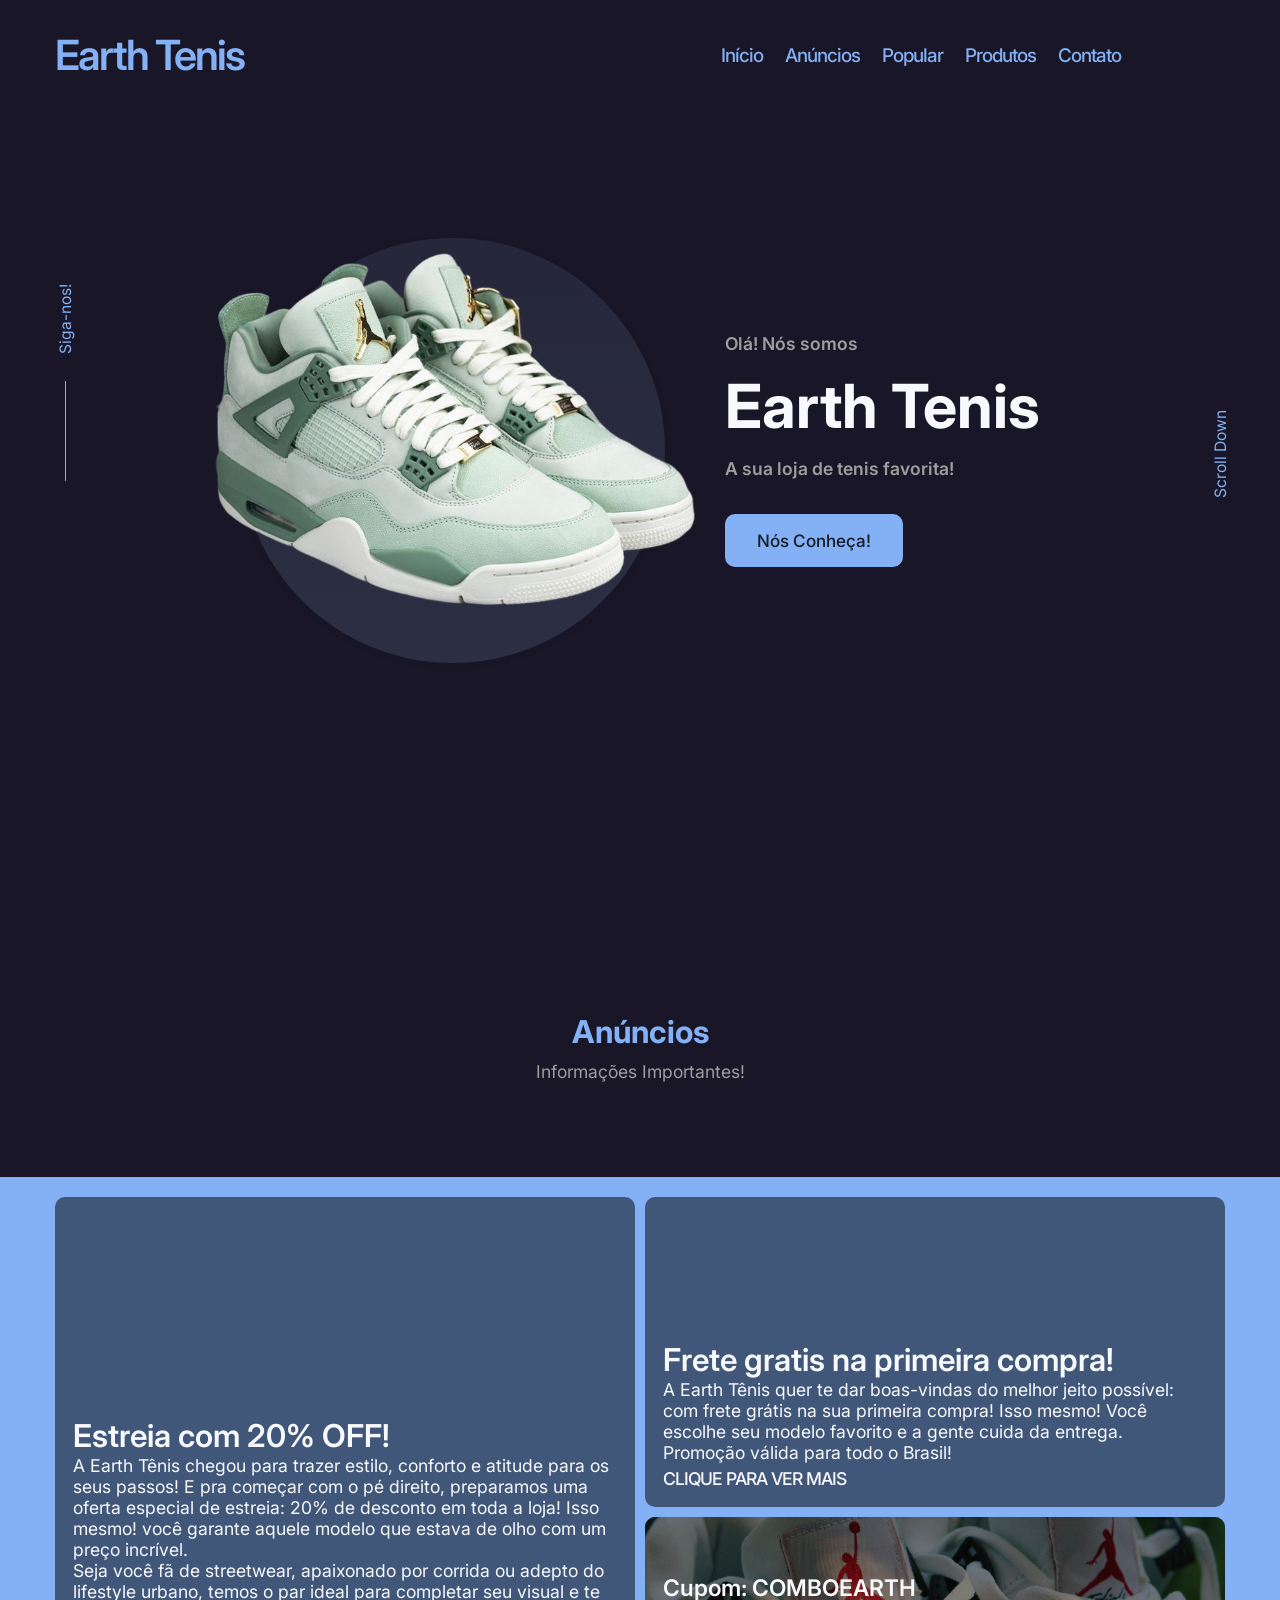
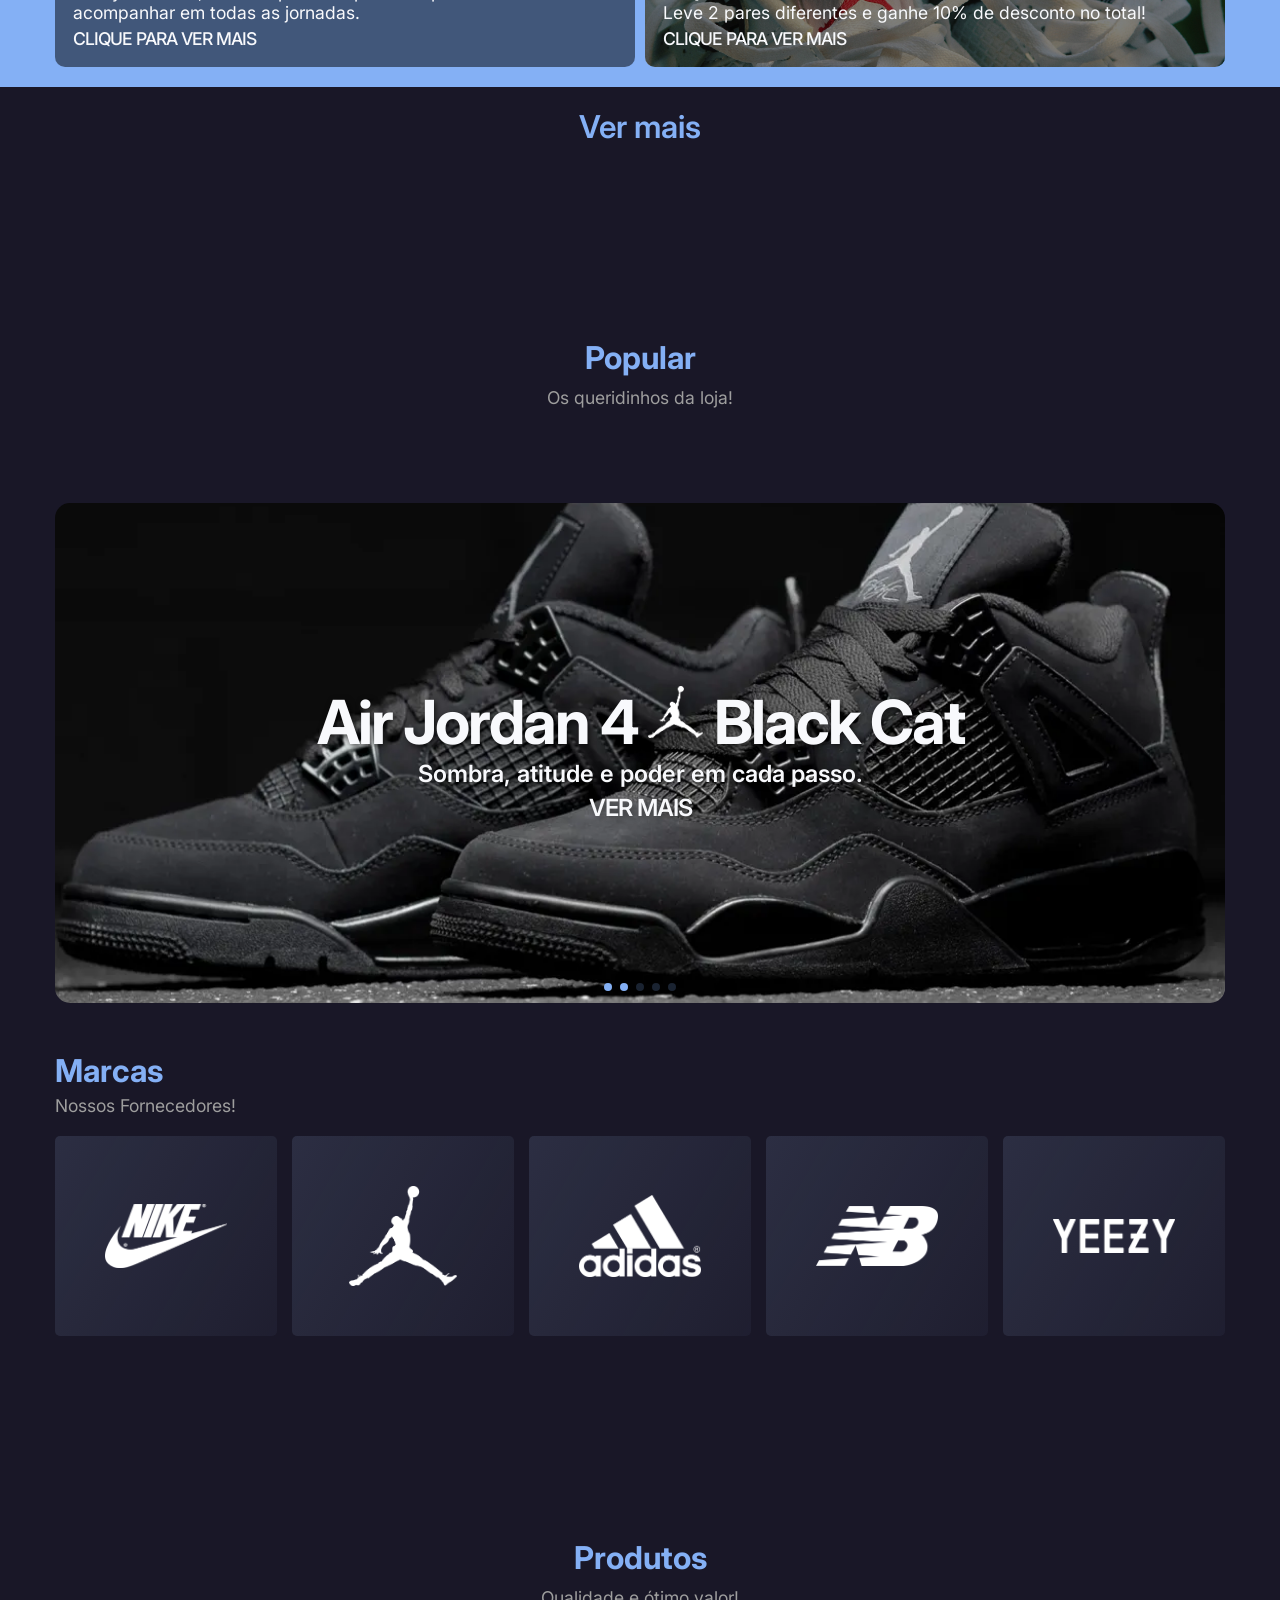
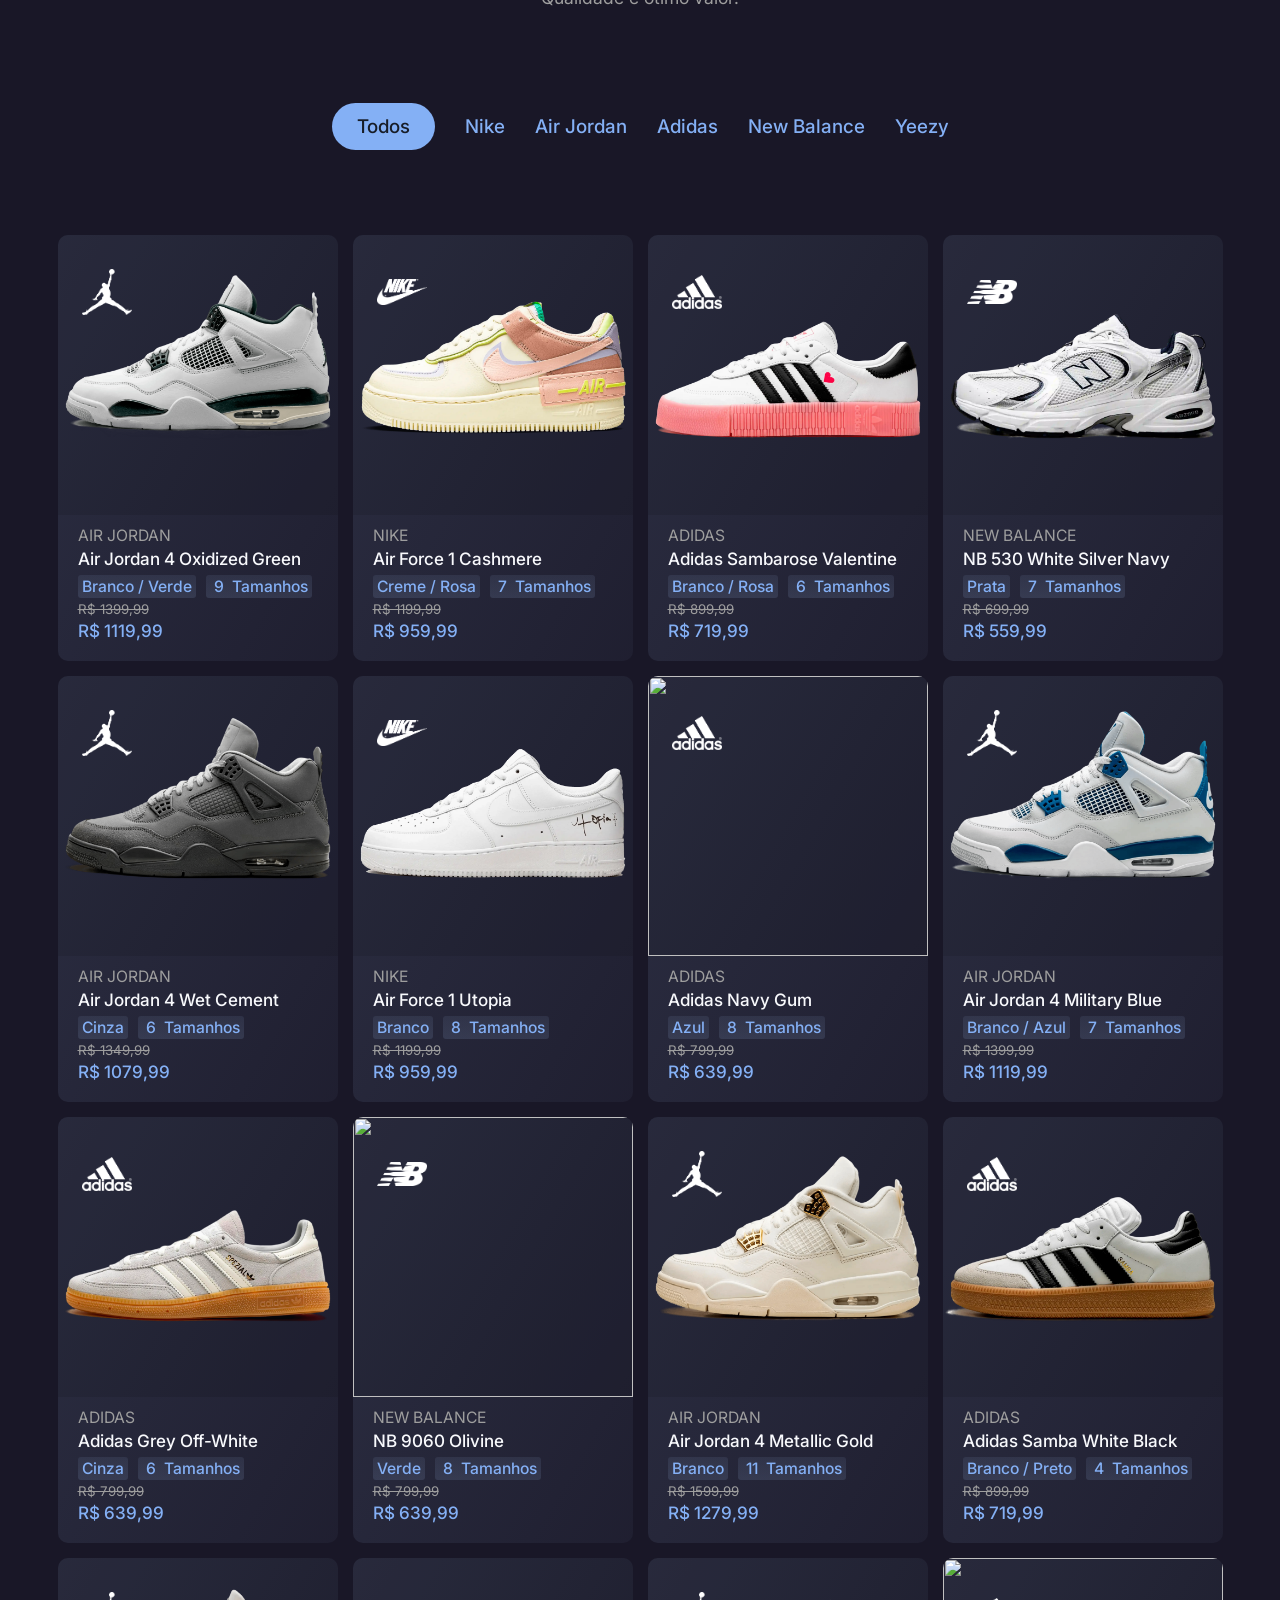
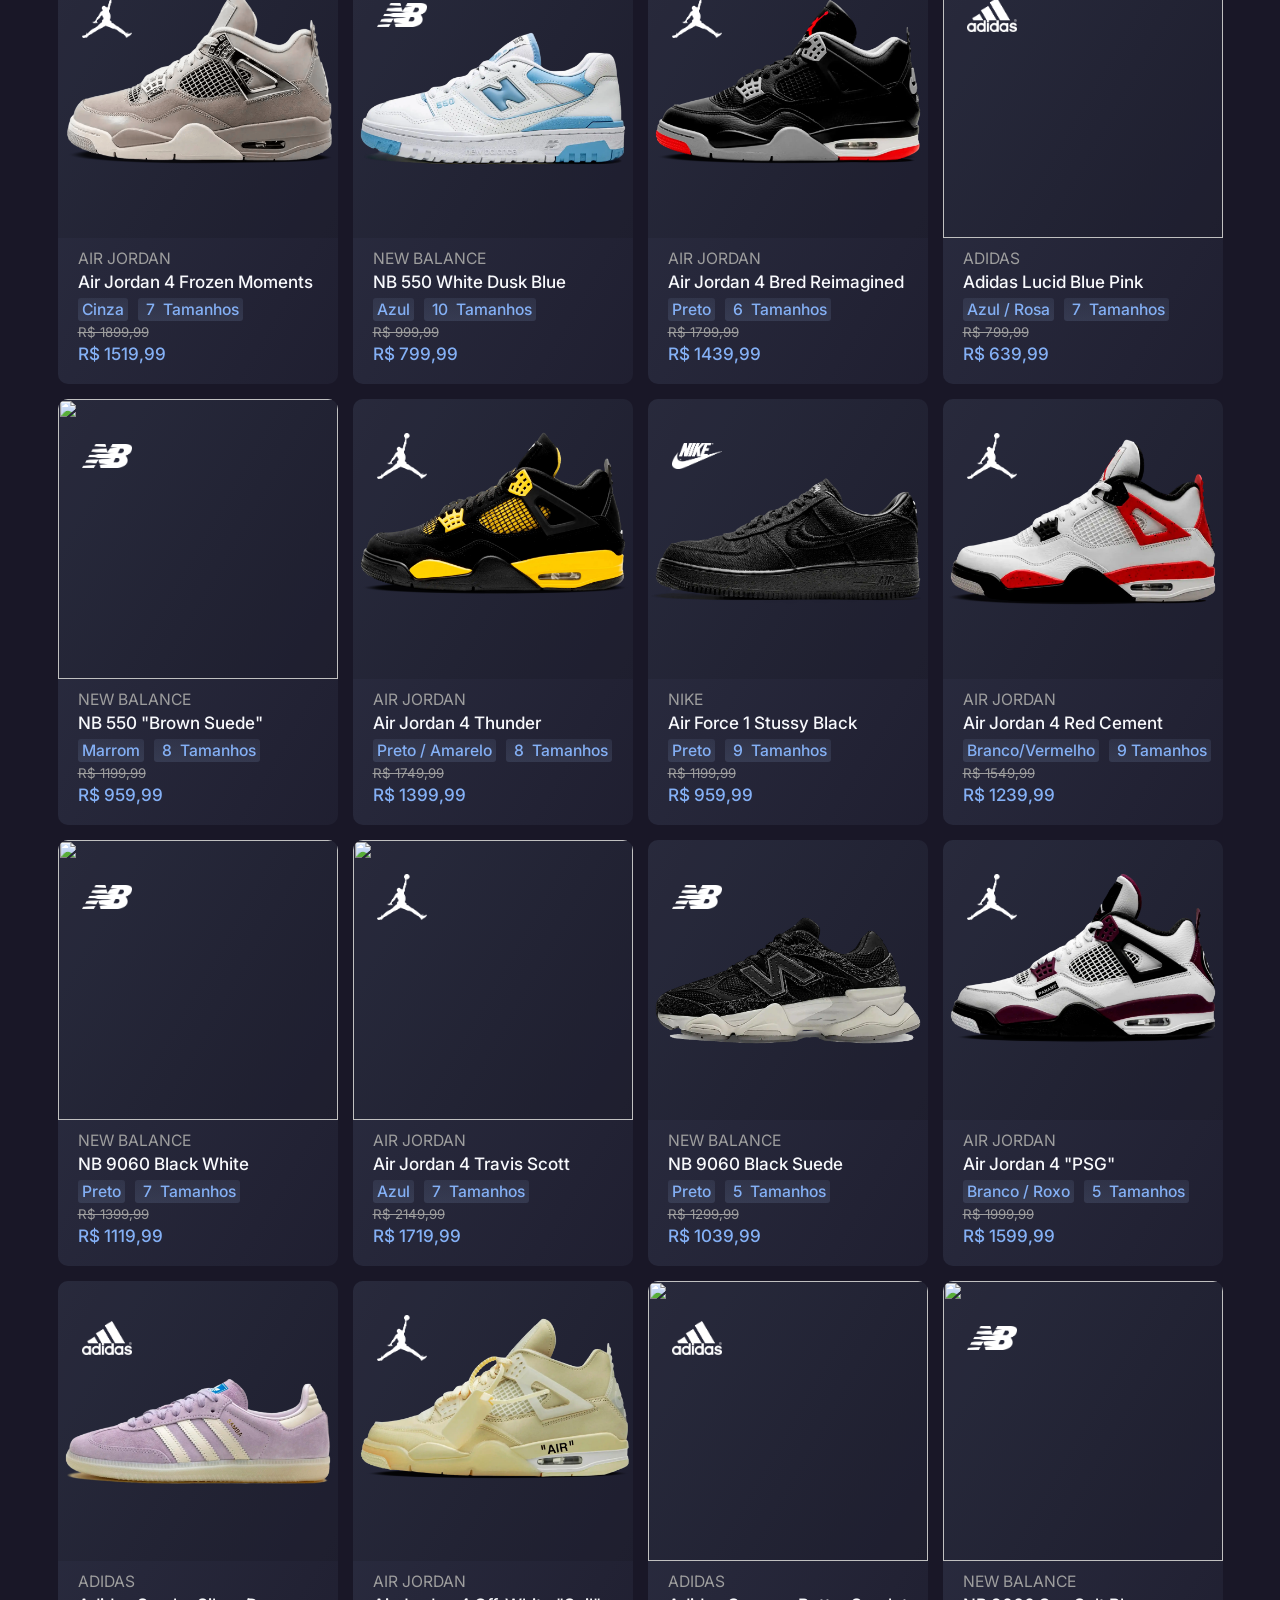
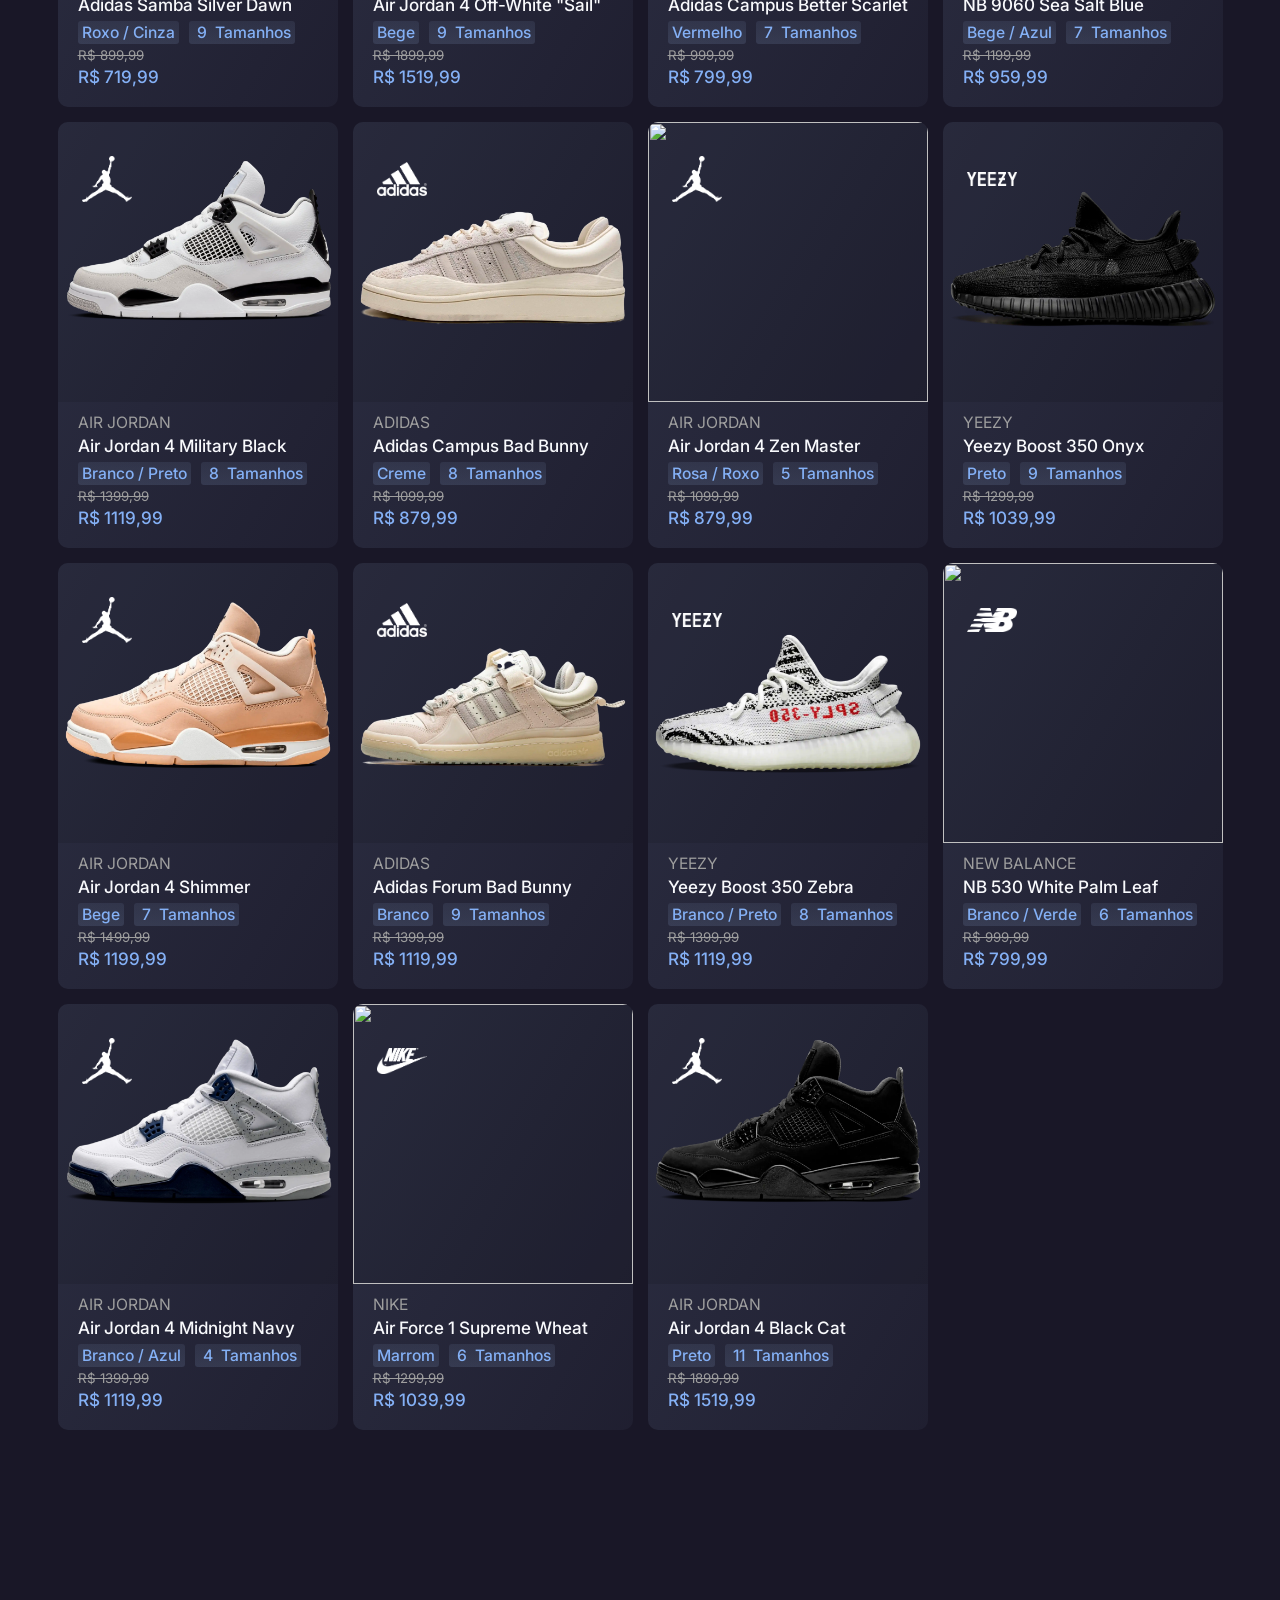
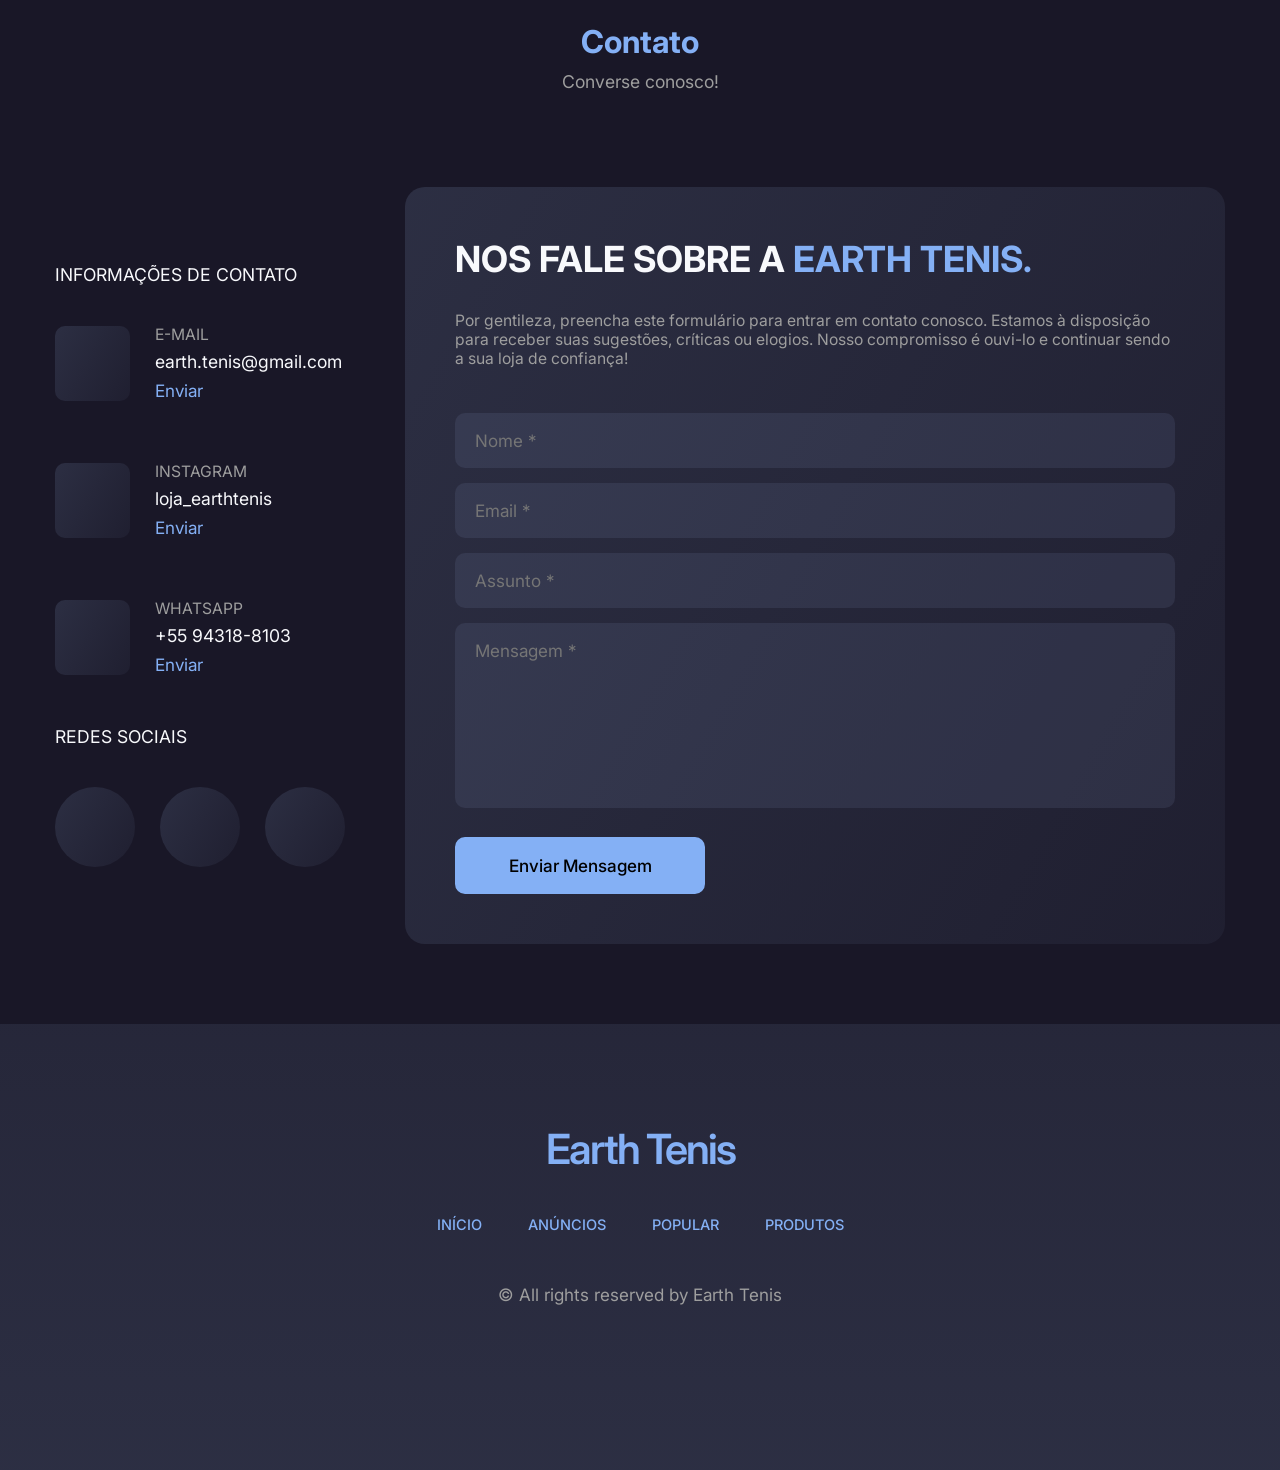
==== index.html @ eb17f55b "Added a Navigation Menu" ====
<!DOCTYPE html>
<html lang="en">
<head>
    <meta charset="UTF-8">
    <meta name="viewport" content="width=device-width, initial-scale=1.0">
    <title>Earth Tênis</title>

    <!--========== Main style sheet ==========-->
    <link rel="stylesheet" href="assets/css/style.css">
    <!--========== Swiper CSS ==========-->
    <link rel="stylesheet" href="assets/css/swiper-bundle.min.css">
    <!--========== Remixicon ==========-->
    <link rel="stylesheet" href="https://cdnjs.cloudflare.com/ajax/libs/remixicon/4.2.0/remixicon.css">

</head>
<body>
    
    <!--========== Header ==========-->
    <header class="earth-tenis-header">
        <div class="earth-tenis-container">
            <div class="inner">
                <div class="earth-tenis-logo">
                    <a href="#home"><span>Earth Tenis</span> <i class="ri-planet-fill"></i></a>
                </div>
                <div class="header-btns">
                    <ul class="header-menu">
                        <li class="menu-item"><a href="#home">Início</a></li>
                        <li class="menu-item"><a href="#notices">Anúncios</a></li>
                        <li class="menu-item"><a href="#popular">Popular</a></li>
                        <li class="menu-item"><a href="#products">Produtos</a></li>
                        <li class="menu-item"><a href="#">Contato</a></li>
                    </ul>
                    <div class="theme-btn">
                        <i class="ri-sun-fill sun-icon"></i>
                        <i class="ri-moon-fill moon-icon"></i>
                    </div>
                    <div class="shop-btn">
                        <i class="ri-shopping-cart-2-fill"><div class="alert"></div></i>
                    </div>
                </div>                
            </div>
        </div>
    </header>

    <!--========== Bottom navigation menu ==========-->
    <div class="bottom-nav-container">
        <div class="bottom-nav">
        <div class="bottom-nav-inner">
            <i class="ri-arrow-left-down-line menu-hide-btn"></i>
            <ul class="menu">
            <li class="menu-item"><a href="#home" class="current"><i class="ri-home-4-line"></i><span>Início</span></a></li>
            <li class="menu-item"><a href="#notices"><i class="ri-megaphone-line"></i><span>Anúncios</span></a></li>
            <li class="menu-item"><a href="#popular"><i class="ri-fire-line"></i><span>Populares</span></a></li>
            <li class="menu-item"><a href="#products"><i class="ri-shopping-bag-line"></i><span>Produtos</span></a></li>
            <li class="menu-item"><a href="#contact"><i class="ri-chat-1-line"></i><span>Contato</span></a></li>
            </ul>
        </div>
        </div>
        <div class="menu-show-btn">
        <div class="bar-01"></div>
        <div class="bar-02"></div>
        </div>
    </div>

    <!--========== Home ==========-->
    <section class="earth-tenis-section nav-menu-section" id="home">
        <div class="earth-tenis-container home-container">
            <div class="earth-tenis-wrapper">

                <div class="home-social">
                    <span>Siga-nos!</span>
                    <div class="social-line"></div>
                    <ul class="social-icons">
                        <li><a href=""><i class="ri-instagram-fill"></i></a></li>
                        <li><a href=""><i class="ri-twitter-x-fill"></i></a></li>
                        <li><a href=""><i class="ri-facebook-fill"></i></a></li>
                    </ul>
                </div>

                <div class="shoe-container">
                    <div class="shoe-img">
                        <img src="assets/imgs/home-imgs/home-image-1.png" alt="">
                    </div>
                    <div class="shoe-info">
                        <div class="text-content">
                            <h4 class="hello-text">Olá! Nós somos</h4>
                            <h1 class="shop-name">Earth Tenis <i class="ri-planet-fill"></i></h1>
                            <p class="we-are">A sua loja de tenis favorita!</p>
                        </div>
                        <div class="earth-tenis-main-btn fill-btn">
                            <a href="#">Nós Conheça! <i class="ri-earth-line"></i></a>
                          </div>
                    </div>
                </div>

                <a href="#about" class="home-scroll-btn">
                    <i class="ri-mouse-line mouse-icon"></i>
                    <div>Scroll Down</div>
                    <i class="ri-arrow-down-s-line arrow-icon"></i>
                </a>

            </div>
        </div>
    </section>

    <!--========== Notices ==========-->
    <section class="earth-tenis-section nav-menu-section" id="notices">
        <div class="earth-tenis-container earth-tenis-sub-container">
            <div class="earth-tenis-wrapper">
                <div class="section-title">
                    <h3>Anúncios</h3>
                    <p id="here">Informações Importantes!</p>
                </div>
                <div class="section-content">
                    <div class="notices-container">
                        <div class="notice big" style="background-image: url('assets/imgs/notices-imgs/notice-img-1.jpg');">
                            <h3>Estreia com 20% OFF! <i class="ri-discount-percent-fill"></i></h3>
                            <p>A Earth Tênis chegou para trazer estilo, conforto e atitude para os seus passos! E pra começar com o pé direito, preparamos uma oferta especial de estreia: 20% de desconto em toda a loja! Isso mesmo! você garante aquele modelo que estava de olho com um preço incrível. <br> Seja você fã de streetwear, apaixonado por corrida ou adepto do lifestyle urbano, temos o par ideal para completar seu visual e te acompanhar em todas as jornadas.</p>
                            <a href="#products">Clique para ver mais</a>
                        </div>
                        <div class="notice medium" style="background-image: url('assets/imgs/notices-imgs/notice-img-2.jpg');">
                            <h3>Frete gratis na primeira compra! <i class="ri-truck-fill"></i></h3>
                            <p>A Earth Tênis quer te dar boas-vindas do melhor jeito possível: com frete grátis na sua primeira compra! Isso mesmo! Você escolhe seu modelo favorito e a gente cuida da entrega. <br>
                            Promoção válida para todo o Brasil!</p>
                            <a href="#products">Clique para ver mais</a>
                        </div>
                        <div class="notice small" style="background-image: url('assets/imgs/notices-imgs/notice-img-3.jpg');">
                            <h4>Cupom: COMBOEARTH <i class="ri-price-tag-3-fill"></i></h4>
                            <p>Leve 2 pares diferentes e ganhe 10% de desconto no total!</p>
                            <a href="#products">Clique para ver mais</a>
                        </div>
                        <div class="notice medium" style="background-image: url('assets/imgs/notices-imgs/notice-img-4.jpg');">
                            <h3>Lançamento Air Jordan 4 Lightning <i class="ri-rocket-2-fill"></i></h3>
                            <p>O clássico Air Jordan 4 "Lightning" está de volta com seu visual icônico em amarelo vibrante e detalhes em cinza. Um relançamento aguardado por sneakerheads do mundo todo. <br>
                            Em breve na Earth Tênis.</p>
                            <a href="https://sneakernews.com/2021/08/24/air-jordan-4-lightning-2021-buyers-guide/">Clique para ver mais</a>
                        </div>
                        <div class="notice big" style="background-image: url('assets/imgs/notices-imgs/notice-img-5.jpg');">
                            <h3>Os Queridinhos da Earth Tenis! <i class="ri-bard-fill"></i></h3>
                            <p>Se tem uma coisa que não mente é o gosto do público e os modelos da seção Populares da Earth Tênis estão aí pra provar isso! São os tênis mais comprados, mais desejados e mais elogiados por quem entende de conforto e estilo. <br>Seja pelo design marcante, pelo conforto imbatível ou pela vibe urbana, esses modelos estão dominando os carrinhos de compra e virando tendência nas ruas. Já garantiu o seu?</p>
                            <a href="#popular">Clique para ver mais</a>
                        </div>
                        <div class="notice small" style="background-image: url('assets/imgs/notices-imgs/notice-img-6.jpg');">
                            <h4>Cupom: EARTHDAY <i class="ri-price-tag-3-fill"></i></h4>
                            <p>No Dia Internacional da Terra, ganhe 20% de desconto no total!</p>
                            <a href="#products">Clique para ver mais</a>
                        </div>
                        <div class="notice medium" style="background-image: url('assets/imgs/notices-imgs/notice-img-7.jpg');">
                            <h3>Chegou o Air Jordan 4 Travis Scott! <i class="ri-rocket-2-fill"></i></h3>
                            <p>Chegou o momento que todo sneakerhead esperava! O icônico Air Jordan 4 "Cactus Jack", fruto da colaboração entre Travis Scott e Jordan Brand, já está disponível na Earth Tênis.</p>
                            <a class="notice-btn" data-filter="air-jordan-travis-scott">Clique para ver mais</a>
                        </div>
                        <div class="notice small" style="background-image: url('assets/imgs/notices-imgs/notice-img-8.jpg');">
                            <h4>Cupom: STYLE200 <i class="ri-price-tag-3-fill"></i></h4>
                            <p>Em compras acima de R$1000,00 ganhe R$200,00 de desconto!</p>
                            <a href="#products">Clique para ver mais</a>
                        </div>
                        <div class="notice medium" style="background-image: url('assets/imgs/notices-imgs/notice-img-9.jpg');">
                            <h3>Chegou o Air Jordan 4 Off White! <i class="ri-rocket-2-fill"></i></h3>
                            <p>Minimalismo, exclusividade e assinatura de peso: o Air Jordan 4 Off-White "Sail" chegou à Earth Tênis.
                            O modelo traz um visual clean em tons bege, detalhes translúcidos e o clássico toque industrial da Off-White.</p>
                            <a class="notice-btn" data-filter="air-jordan-off-white">Clique para ver mais</a>
                        </div>
                        <div class="notice small" style="background-image: url('assets/imgs/notices-imgs/notice-img-10.jpg');">
                            <h4>Cupom: BIG350 <i class="ri-price-tag-3-fill"></i></h4>
                            <p>Em compras acima de R$2000,00 ganhe R$350,00 de desconto!</p>
                            <a href="#products">Clique para ver mais</a>
                        </div>
                        <div class="notice big" style="background-image: url('assets/imgs/notices-imgs/notice-img-11.jpg');">
                            <h3>Tênis Branco: o clássico que nunca sai de moda <i class="ri-heart-fill"></i></h3>
                            <p>Se tem um modelo que combina com tudo, é o tênis branco. Seja casual, esportivo ou estiloso, ele é presença garantida no guarda-roupa de quem curte versatilidade. <br>Na Earth Tênis, você encontra várias opções pra todos os estilos, do clean ao mais ousado. Confira nos nossos produtos!</p>
                            <a href="#products">Clique para ver mais</a>
                        </div>
                        <div class="notice small" style="background-image: url('assets/imgs/notices-imgs/notice-img-12.jpg');">
                            <h4>Cupom: BLACKEARTH25 <i class="ri-price-tag-3-fill"></i></h4>
                            <p>Na Semana da Black Friday, ganhe 25% de desconto no total!</p>
                            <a href="#products">Clique para ver mais</a>
                        </div>
                        <div class="notice small" style="background-image: url('assets/imgs/notices-imgs/notice-img-13.jpg');">
                            <h4>Cupom: NAMORO10 <i class="ri-price-tag-3-fill"></i></h4>
                            <p>No Dia dos Namorados, ganhe 10% de desconto no total!</p>
                            <a href="#products">Clique para ver mais</a>
                        </div>
                        <div class="notice small" style="background-image: url('assets/imgs/notices-imgs/notice-img-14.jpg');">
                            <h4>Cupom: DEMAIS600 <i class="ri-price-tag-3-fill"></i></h4>
                            <p>Em compras acima de R$5000,00 ganhe R$6000 de desconto no total!</p>
                            <a href="#products">Clique para ver mais</a>
                        </div>
                        <div class="notice medium" style="background-image: url('assets/imgs/notices-imgs/notice-img-15.jpg');">
                            <h3>Chegou o Air Force 1 Cashmere! <i class="ri-rocket-2-fill"></i></h3>
                            <p>O Air Force 1 Cashmere traz um toque sofisticado com tons suaves e acabamento impecável, perfeito para quem valoriza elegância e autenticidade no streetwear.
                            Garanta já o seu e eleve o seu estilo com essa edição única!</p>
                            <a class="notice-btn" data-filter="air-force-1-cashmere">Clique para ver mais</a>
                        </div>
                        <div class="notice small" style="background-image: url('assets/imgs/notices-imgs/notice-img-16.jpg');">
                            <h4>Cupom: COLECAO25 <i class="ri-price-tag-3-fill"></i></h4>
                            <p>Leve 4 pares diferentes e ganhe 25% de desconto no total!</p>
                            <a href="#products">Clique para ver mais</a>
                        </div>
                        <div class="notice medium" style="background-image: url('assets/imgs/notices-imgs/notice-img-17.jpg');">
                            <h3>Chegou o NB 9060 Olivine! <i class="ri-rocket-2-fill"></i></h3>
                            <p>Inspirado na natureza, o New Balance 9060 Olivine combina tecnologia moderna e design robusto em tons de verde terroso que chamam atenção.
                            Ideal para quem busca autenticidade, conforto premium e uma vibe urbana sofisticada.</p>
                            <a class="notice-btn" data-filter="new-balance-9060-olivine">Clique para ver mais</a>
                        </div>
                        <div class="notice small" style="background-image: url('assets/imgs/notices-imgs/notice-img-18.jpg');">
                            <h4>Cupom: EARTHWEEK20 <i class="ri-price-tag-3-fill"></i></h4>
                            <p>Entre os dias 01/05 e 07/05 ganhe 20% de desconto no total!</p>
                            <a href="#products">Clique para ver mais</a>
                        </div>
                        
                    </div>
                </div>
                <a href="#here"><h3 class="toggleNoticesBtn">Ver mais</h3></a>
            </div>
        </div>
    </section>

    <!--========== Popular ==========-->
    <section class="earth-tenis-section nav-menu-section" id="popular">
        <div class="earth-tenis-container earth-tenis-sub-container">
            <div class="earth-tenis-wrapper">
                <div class="section-title">
                    <h3>Popular</h3>
                    <p>Os queridinhos da loja!</p>
                </div>
                <div class="section-content">
                    <div class="swiper popular-swiper">
                        <div class="swiper-wrapper">
                            <div class="swiper-slide">
                                <div class="swiper-slide-img">
                                    <img src="assets/imgs/popular-imgs/popular-img-1.jpg" alt="">
                                </div>
                                <div class="slide-info">
                                    <h1>Air Force 1<img src="assets/imgs/popular-imgs/nike-logo.png"> Supreme Wheat</h1>
                                    <p>Clássico como o outono, firme como o seu estilo.</p>
                                    <a data-filter="air-force-1-supreme-wheat"><p>Ver mais</p></a>
                                </div>
                            </div>
                            <div class="swiper-slide">
                                <div class="swiper-slide-img">
                                    <img src="assets/imgs/popular-imgs/popular-img-2.jpg" alt="">
                                </div>
                                <div class="slide-info">
                                    <h1>Air Jordan 4<img src="assets/imgs/popular-imgs/air-jordan-logo.png"> Black Cat</h1>
                                    <p>Sombra, atitude e poder em cada passo.</p>
                                    <a data-filter="air-jordan-4-black-cat"><p>Ver mais</p></a>
                                </div>
                            </div>
                            <div class="swiper-slide">
                                <div class="swiper-slide-img">
                                    <img src="assets/imgs/popular-imgs/popular-img-3.jpg" alt="">
                                </div>
                                <div class="slide-info">
                                    <h1>Adidas Forum<img src="assets/imgs/popular-imgs/adidas-logo.png"> Bad Bunny</h1>
                                    <p>Autenticidade nos pés. Arte em movimento.</p>
                                    <a data-filter="adidas-forum-bad-bunny"><p>Ver mais</p></a>
                                </div>
                            </div>
                            <div class="swiper-slide">
                                <div class="swiper-slide-img">
                                    <img src="assets/imgs/popular-imgs/popular-img-4.jpg" alt="">
                                </div>
                                <div class="slide-info">
                                    <h1>New Balance<img src="assets/imgs/popular-imgs/new-balance-logo.png"> 9060 Black White</h1>
                                    <p>Futurismo em preto e branco.</p>
                                    <a data-filter="new-balance-9060-black-white"><p>Ver mais</p></a>
                                </div>
                            </div>
                            <div class="swiper-slide">
                                <div class="swiper-slide-img">
                                    <img src="assets/imgs/popular-imgs/popular-img-5.jpg" alt="">
                                </div>
                                <div class="slide-info">
                                    <h1>Yeezy Boost<img src="assets/imgs/popular-imgs/yeezy-logo.png"> 350 Onyx</h1>
                                    <p>Silêncio. Estilo que fala por si.</p>
                                    <a data-filter="yeezy-boost-350-onyx"><p>Ver mais</p></a>
                                </div>
                            </div>
                        </div>
                        <div class="swiper-button-next">
                            <i class="ri-arrow-right-s-line"></i>    
                        </div>
                        <div class="swiper-button-prev">
                            <i class="ri-arrow-left-s-line"></i>
                        </div>
                        <div class="swiper-pagination"></div>
                    </div>
                </div>

                <div class="brands">
                    <h3>Marcas</h3>
                    <p>Nossos Fornecedores!</p>
                    <div class="swiper brandsSwiper">
                        <div class="swiper-wrapper">
                            <div class="swiper-slide avaliable" data-filter="nike"><img src="assets/imgs/popular-imgs/nike-logo.png"></div>
                            <div class="swiper-slide avaliable" data-filter="air-jordan"><img src="assets/imgs/popular-imgs/air-jordan-logo.png"></div>
                            <div class="swiper-slide avaliable" data-filter="adidas"><img src="assets/imgs/popular-imgs/adidas-logo.png"></div>
                            <div class="swiper-slide avaliable" data-filter="new-balance"><img src="assets/imgs/popular-imgs/new-balance-logo.png"></div>
                            <div class="swiper-slide avaliable" data-filter="yeezy"><img src="assets/imgs/popular-imgs/yeezy-logo.png"></div>
                            <div class="swiper-slide"><img src="assets/imgs/popular-imgs/asics-logo.png"><div class="coming-soon"><h5>Em breve</h5></div></div>
                            <div class="swiper-slide"><img src="assets/imgs/popular-imgs/vans-logo.png"><div class="coming-soon"><h5>Em breve</h5></div></div>
                            <div class="swiper-slide"><img src="assets/imgs/popular-imgs/converse-logo.png"><div class="coming-soon"><h5>Em breve</h5></div></div>
                            <div class="swiper-slide"><img src="assets/imgs/popular-imgs/crocs-logo.png"><div class="coming-soon"><h5>Em breve</h5></div></div>
                            <div class="swiper-slide"><img src="assets/imgs/popular-imgs/puma-logo.png"><div class="coming-soon"><h5>Em breve</h5></div></div>
                        </div>
                        <div class="swiper-button-next"><i class="ri-arrow-right-s-line"></i></div>
                        <div class="swiper-button-prev"><i class="ri-arrow-left-s-line"></i></div>
                    </div>
                </div>
            </div>
        </div>
    </section>

    <!--========== Products ==========-->
    <section class="earth-tenis-section nav-menu-section" id="products">
        <div class="earth-tenis-container earth-tenis-sub-container">
            <div class="earth-tenis-wrapper">
                
                <div class="section-title">
                    <h3>Produtos</h3>
                    <p>Qualidade e ótimo valor!</p>
                </div>

                <div class="products-tabs" id="products-tabs">
                    <a class="tab-btn active" data-filter="all">Todos</a>
                    <a class="tab-btn" data-filter="nike">Nike</a>
                    <a class="tab-btn" data-filter="air-jordan">Air Jordan</a>
                    <a class="tab-btn" data-filter="adidas">Adidas</a>
                    <a class="tab-btn" data-filter="new-balance">New Balance</a>
                    <a class="tab-btn" data-filter="yeezy">Yeezy</a>
                </div>

                <div class="section-content">
                    <div class="products-container">

                        <div class="card-with-modal air-jordan">
                            <div class="product-card">
                                <div class="product-brand"><img src="assets/imgs/popular-imgs/air-jordan-logo.png" alt=""></div>
                                <div class="product-img"><img src="assets/imgs/products-imgs/air-jordan-4-oxidized-green-1.png" alt=""></div>
                                <div class="product-info">
                                    <span>Air Jordan</span>
                                    <h4 class="info">Air Jordan 4 Oxidized Green</h4>
                                    <ul class="product-stars info"></ul>
                                    <div class="product-options info">
                                        <div class="option info"><p>Branco / Verde</p></div>
                                        <div class="option info"><p><span>9</span> Tamanhos</p></div>
                                    </div>
                                    <h5 class="normal-price info"><s>R$ 1399,99</s></h5>
                                    <h4 class="price-with-descount info"></h4>
                                    <i class="ri-shopping-cart-2-fill shop-icon"></i>
                                </div>
                            </div>
                            <div class="product-modal-backdrop">
                                <div class="product-modal">
                                    <a class="modal-close-btn"><i class="ri-close-line"></i></a>
                                    <div class="modal-content">
                                        <div class="modal-img">
                                            <div class="modal-logo"><img src="assets/imgs/popular-imgs/air-jordan-logo.png" alt=""></div>
                                            <div class="swiper product-img-swiper">
                                                <div class="swiper-wrapper">
                                                    <div class="swiper-slide"><div class="modal-img"><img src="assets/imgs/products-imgs/air-jordan-4-oxidized-green-1.png" alt=""></div></div>
                                                    <div class="swiper-slide"><div class="modal-img"><img src="assets/imgs/products-imgs/air-jordan-4-oxidized-green-2.png" alt=""></div></div>
                                                    <div class="swiper-slide"><div class="modal-img"><img src="assets/imgs/products-imgs/air-jordan-4-oxidized-green-3.png" alt=""></div></div>
                                                    <div class="swiper-slide"><div class="modal-img"><img src="assets/imgs/products-imgs/air-jordan-4-oxidized-green-4.png" alt=""></div></div>
                                                    <div class="swiper-slide"><div class="modal-img"><img src="assets/imgs/products-imgs/air-jordan-4-oxidized-green-5.png" alt=""></div></div>
                                                </div>
                                                <div class="swiper-pagination"></div>
                                            </div>
                                        </div>
                                        <div class="product-description">
                                            <h3>Nike SB x Air Jordan 4 Oxidized Green</h3>
                                            <p>O Air Jordan 4 “Oxidized Green” combina couro branco com detalhes em verde, proporcionando um visual retrô inspirado em esportes universitários. Os detalhes em verde aparecem nos ilhós em forma de teia, no forro sintético, na palmilha e nos logotipos Jumpman da língua e no calcanhar. A entressola vintage em Sail com uma unidade Air visível no calcanhar completa o design.</p>
                                            <p ><strong><s class="price-display"></s></strong></p><h4 class="price-descount-display"></h4><p>BRA</p>
                                            <div class="product-size"></div>
                                            <div class="product-buy">
                                                <div class="product-quantity"><button class="decrease-btn">-</button><span class="quantity">1</span><button class="increase-btn">+</button></div>
                                                <div class="add-to-cart-btn border-btn">Adicionar ao carrinho <i class="ri-shopping-cart-2-fill"></i></div>
                                            </div>
                                        </div>
                                        <div class="product-comments">
                                            <h3 class="comments-display"></h3>
                                            <div class="comment">
                                                <div class="comment-user">
                                                    <div class="comment-user-img"><img src="assets/imgs/products-users/products-user-1.jpg" alt=""></div>
                                                    <div class="comment-user-info">
                                                        <h4>Lucas M.</h4>
                                                        <ul class="comment-stars"><li><i class="ri-star-fill"></i></li><li><i class="ri-star-fill"></i></li><li><i class="ri-star-fill"></i></li><li><i class="ri-star-fill"></i></li><li><i class="ri-star-fill"></i></li></ul>
                                                        <p>18/04/2025</p>
                                                    </div>
                                                </div>
                                                <div class="comment-text">
                                                    <p><strong>Simplesmente impecável!</strong> A combinação do verde com o couro branco é muito estilosa. Super confortável no pé, uso tanto pra sair quanto no dia a dia. Chegou antes do prazo, recomendo demais!</p>
                                                </div>
                                            </div>
                                            <div class="comment">
                                                <div class="comment-user">
                                                    <div class="comment-user-img"><img src="assets/imgs/products-users/products-user-2.jpg" alt=""></div>
                                                    <div class="comment-user-info">
                                                        <h4>Juliana A.</h4>
                                                        <ul class="comment-stars"><li><i class="ri-star-fill"></i></li><li><i class="ri-star-fill"></i></li><li><i class="ri-star-fill"></i></li><li><i class="ri-star-fill"></i></li><li><i class="ri-star-fill"></i></li></ul>
                                                        <p>14/03/2025</p>
                                                    </div>
                                                </div>
                                                <div class="comment-text">
                                                    <p>Esse Jordan 4 é um dos mais versáteis que já comprei. Combina com tudo, e o acabamento tá de outro nível. Parabéns pela entrega rápida e pelo capricho na embalagem!</p>
                                                </div>
                                            </div>
                                            <div class="comment">
                                                <div class="comment-user">
                                                    <div class="comment-user-img"><img src="assets/imgs/products-users/products-user-3.jpg" alt=""></div>
                                                    <div class="comment-user-info">
                                                        <h4>Renato V.</h4>
                                                        <ul class="comment-stars"><li><i class="ri-star-fill"></i></li><li><i class="ri-star-fill"></i></li><li><i class="ri-star-fill"></i></li><li><i class="ri-star-line"></i></li><li><i class="ri-star-line"></i></li></ul>
                                                        <p>10/03/2025</p>
                                                    </div>
                                                </div>
                                                <div class="comment-text">
                                                    <p><strong>Visual incrível</strong>, mas achei ele um pouco pesado comparado aos outros Jordans que tenho. Ainda assim, vale pela estética!</p>
                                                </div>
                                            </div>
                                            <div class="comment">
                                                <div class="comment-user">
                                                    <div class="comment-user-img"><img src="assets/imgs/products-users/products-user-4.jpg" alt=""></div>
                                                    <div class="comment-user-info">
                                                        <h4>Thiago S.</h4>
                                                        <ul class="comment-stars"><li><i class="ri-star-fill"></i></li><li><i class="ri-star-fill"></i></li><li><i class="ri-star-fill"></i></li><li><i class="ri-star-fill"></i></li><li><i class="ri-star-fill"></i></li></ul>
                                                        <p>16/04/2025</p>
                                                    </div>
                                                </div>
                                                <div class="comment-text">
                                                    <p><strong>Top demais! Muito estiloso</strong>, chama atenção na rua toda vez que uso. Já virou meu favorito da coleção. Se tiver pensando em pegar, vai sem medo!</p>
                                                </div>
                                            </div>
                                        </div>
                                    </div>
                                </div>
                            </div>
                        </div>

                        <div class="card-with-modal nike">
                            <div class="product-card" data-filter="air-force-1-cashmere">
                                <div class="product-brand"><img src="assets/imgs/popular-imgs/nike-logo.png" alt=""></div>
                                <div class="product-img"><img src="assets/imgs/products-imgs/air-force-1-shadow-cashmere-1.jpg" alt=""></div>
                                <div class="product-info">
                                    <span>Nike</span>
                                    <h4 class="info">Air Force 1 Cashmere</h4>
                                    <ul class="product-stars info"></ul>
                                    <div class="product-options info">
                                        <div class="option info"><p>Creme / Rosa</p></div>
                                        <div class="option info"><p><span>7</span> Tamanhos</p></div>
                                    </div>
                                    <h5 class="normal-price info"><s>R$ 1199,99</s></h5>
                                    <h4 class="price-with-descount info"></h4>
                                    <i class="ri-shopping-cart-2-fill shop-icon"></i>
                                </div>
                            </div>
                            <div class="product-modal-backdrop">
                                <div class="product-modal">
                                    <a class="modal-close-btn"><i class="ri-close-line"></i></a>
                                    <div class="modal-content">
                                        <div class="modal-img">
                                            <div class="modal-logo"><img src="assets/imgs/popular-imgs/nike-logo.png" alt=""></div>
                                            <div class="swiper product-img-swiper">
                                                <div class="swiper-wrapper">
                                                    <div class="swiper-slide"><div class="modal-img"><img src="assets/imgs/products-imgs/air-force-1-shadow-cashmere-1.jpg" alt=""></div></div>
                                                    <div class="swiper-slide"><div class="modal-img"><img src="assets/imgs/products-imgs/air-force-1-shadow-cashmere-2.png" alt=""></div></div>
                                                    <div class="swiper-slide"><div class="modal-img"><img src="assets/imgs/products-imgs/air-force-1-shadow-cashmere-3.png" alt=""></div></div>
                                                    <div class="swiper-slide"><div class="modal-img"><img src="assets/imgs/products-imgs/air-force-1-shadow-cashmere-4.png" alt=""></div></div>
                                                    <div class="swiper-slide"><div class="modal-img"><img src="assets/imgs/products-imgs/air-force-1-shadow-cashmere-5.png" alt=""></div></div>
                                                </div>
                                                <div class="swiper-pagination"></div>
                                            </div>
                                        </div>
                                        <div class="product-description">
                                            <h3>Air Force 1 Shadow Feminino Cashmere</h3>
                                            <p>O Air Force 1 Shadow "Cashmere" Creme / Rosa é uma versão elegante e sofisticada do Air Force 1 Shadow. Este modelo oferece uma combinação de cores pastéis, com uma base off-white e detalhes em rosa, roxo, amarelo e verde. O design de camadas duplicadas do Air Force 1 Shadow adiciona um toque de estilo único e feminino, enquanto o solado mais alto em relação ao Air Force normal oferece uma presença marcante.</p>
                                            <p ><strong><s class="price-display"></s></strong></p><h4 class="price-descount-display"></h4><p>BRA</p>
                                            <div class="product-size"></div>
                                            <div class="product-buy">
                                                <div class="product-quantity"><button class="decrease-btn">-</button><span class="quantity">1</span><button class="increase-btn">+</button></div>
                                                <div class="add-to-cart-btn border-btn">Adicionar ao carrinho <i class="ri-shopping-cart-2-fill"></i></div>
                                            </div>
                                        </div>
                                        <div class="product-comments">
                                            <h3 class="comments-display"></h3>
                                            <div class="comment">
                                                <div class="comment-user">
                                                    <div class="comment-user-img"><img src="assets/imgs/products-users/products-user-54.jpg" alt=""></div>
                                                    <div class="comment-user-info">
                                                        <h4>Nathalia M.</h4>
                                                        <ul class="comment-stars"><li><i class="ri-star-fill"></i></li><li><i class="ri-star-fill"></i></li><li><i class="ri-star-fill"></i></li><li><i class="ri-star-fill"></i></li><li><i class="ri-star-fill"></i></li></ul>
                                                        <p>12/04/2025</p>
                                                    </div>
                                                </div>
                                                <div class="comment-text">
                                                    <p><strong>GENTE, que tênis LINDO!</strong> Parece uma paleta de sorvete pastel haha. Combina com tudo e é super confortável. Sempre que uso alguém elogia. Um dos meus favoritos da vida!</p>
                                                </div>
                                            </div>
                                            <div class="comment">
                                                <div class="comment-user">
                                                    <div class="comment-user-img"><img src="assets/imgs/products-users/products-user-56.jpg" alt=""></div>
                                                    <div class="comment-user-info">
                                                        <h4>Jujuba A.</h4>
                                                        <ul class="comment-stars"><li><i class="ri-star-fill"></i></li><li><i class="ri-star-fill"></i></li><li><i class="ri-star-fill"></i></li><li><i class="ri-star-fill"></i></li><li><i class="ri-star-line"></i></li></ul>
                                                        <p>11/03/2025</p>
                                                    </div>
                                                </div>
                                                <div class="comment-text">
                                                    <p><strong>As cores são ainda mais bonitas pessoalmente.</strong> Ele tem presença mas é delicado. Só achei um pouco largo no calcanhar, mas com meia mais grossa fica perfeito.</p>
                                                </div>
                                            </div>
                                            <div class="comment">
                                                <div class="comment-user">
                                                    <div class="comment-user-img"><img src="assets/imgs/products-users/products-user-58.jpg" alt=""></div>
                                                    <div class="comment-user-info">
                                                        <h4>Mariana V.</h4>
                                                        <ul class="comment-stars"><li><i class="ri-star-fill"></i></li><li><i class="ri-star-fill"></i></li><li><i class="ri-star-fill"></i></li><li><i class="ri-star-fill"></i></li><li><i class="ri-star-fill"></i></li></ul>
                                                        <p>31/03/2025</p>
                                                    </div>
                                                </div>
                                                <div class="comment-text">
                                                    <p><strong>Tênis perfeito pra quem ama cores suaves!</strong> O Shadow já é lindo por si só, mas essa cor ‘Cashmere’ é a cereja do bolo. Deixa o look mais alegre sem exagerar. Conforto 10/10.</p>
                                                </div>
                                            </div>
                                        </div>
                                    </div>
                                </div>
                            </div>
                        </div>

                        <div class="card-with-modal adidas">
                            <div class="product-card">
                                <div class="product-brand"><img src="assets/imgs/popular-imgs/adidas-logo.png" alt=""></div>
                                <div class="product-img"><img src="assets/imgs/products-imgs/adidas-sambarose-valentine-1.jpg" alt=""></div>
                                <div class="product-info">
                                    <span>Adidas</span>
                                    <h4 class="info">Adidas Sambarose Valentine</h4>
                                    <ul class="product-stars info"></ul>
                                    <div class="product-options info">
                                        <div class="option info"><p>Branco / Rosa</p></div>
                                        <div class="option info"><p><span>6</span> Tamanhos</p></div>
                                    </div>
                                    <h5 class="normal-price info"><s>R$ 899,99</s></h5>
                                    <h4 class="price-with-descount info"></h4>
                                    <i class="ri-shopping-cart-2-fill shop-icon"></i>
                                </div>
                            </div>
                            <div class="product-modal-backdrop">
                                <div class="product-modal">
                                    <a class="modal-close-btn"><i class="ri-close-line"></i></a>
                                    <div class="modal-content">
                                        <div class="modal-img">
                                            <div class="modal-logo"><img src="assets/imgs/popular-imgs/adidas-logo.png" alt=""></div>
                                            <div class="swiper product-img-swiper">
                                                <div class="swiper-wrapper">
                                                    <div class="swiper-slide"><div class="modal-img"><img src="assets/imgs/products-imgs/adidas-sambarose-valentine-1.jpg" alt=""></div></div>
                                                    <div class="swiper-slide"><div class="modal-img"><img src="assets/imgs/products-imgs/adidas-sambarose-valentine-2.png" alt=""></div></div>
                                                    <div class="swiper-slide"><div class="modal-img"><img src="assets/imgs/products-imgs/adidas-sambarose-valentine-3.png" alt=""></div></div>
                                                    <div class="swiper-slide"><div class="modal-img"><img src="assets/imgs/products-imgs/adidas-sambarose-valentine-4.png" alt=""></div></div>
                                                    <div class="swiper-slide"><div class="modal-img"><img src="assets/imgs/products-imgs/adidas-sambarose-valentine-5.png" alt=""></div></div>
                                                </div>
                                                <div class="swiper-pagination"></div>
                                            </div>
                                        </div>
                                        <div class="product-description">
                                            <h3>Adidas Sambarose Feminino "Valentine"</h3>
                                            <p>O Adidas Sambarose "Valentine" é uma atualização que traz uma plataforma para o Adidas Samba OG Feminino, um clássico da marca. O tênis ainda mantém as características da silhueta, mas aparece com um solado em plataforma com padrões na entressola e o logotipo das três listras, além dos corações na lateral.</p>
                                            <p ><strong><s class="price-display"></s></strong></p><h4 class="price-descount-display"></h4><p>BRA</p>
                                            <div class="product-size"></div>
                                            <div class="product-buy">
                                                <div class="product-quantity"><button class="decrease-btn">-</button><span class="quantity">1</span><button class="increase-btn">+</button></div>
                                                <div class="add-to-cart-btn border-btn">Adicionar ao carrinho <i class="ri-shopping-cart-2-fill"></i></div>
                                            </div>
                                        </div>
                                        <div class="product-comments">
                                            <h3 class="comments-display"></h3>
                                            <div class="comment">
                                                <div class="comment-user">
                                                    <div class="comment-user-img"><img src="assets/imgs/products-users/products-user-35.jpg" alt=""></div>
                                                    <div class="comment-user-info">
                                                        <h4>Nina B.</h4>
                                                        <ul class="comment-stars"><li><i class="ri-star-fill"></i></li><li><i class="ri-star-fill"></i></li><li><i class="ri-star-fill"></i></li><li><i class="ri-star-fill"></i></li><li><i class="ri-star-fill"></i></li></ul>
                                                        <p>14/01/2025</p>
                                                    </div>
                                                </div>
                                                <div class="comment-text">
                                                    <p><strong>Me senti vestindo o amor nos pés!</strong> Os detalhes em rosa e os corações são sutis e lindos. Dá pra usar no dia dos namorados ou qualquer dia que você quiser se sentir especial. Tênis delicado e cheio de estilo.</p>
                                                </div>
                                            </div>
                                            <div class="comment">
                                                <div class="comment-user">
                                                    <div class="comment-user-img"><img src="assets/imgs/products-users/products-user-36.jpg" alt=""></div>
                                                    <div class="comment-user-info">
                                                        <h4>Leticia M.</h4>
                                                        <ul class="comment-stars"><li><i class="ri-star-fill"></i></li><li><i class="ri-star-fill"></i></li><li><i class="ri-star-fill"></i></li><li><i class="ri-star-fill"></i></li><li><i class="ri-star-line"></i></li></ul>
                                                        <p>29/05/2025</p>
                                                    </div>
                                                </div>
                                                <div class="comment-text">
                                                    <p><strong>Adorei a sola mais alta do Sambarose</strong> — te dá uma leve empinada sem perder o conforto. Essa edição Valentine é fofa, mas sem parecer infantil. Só não dei 5 estrelas porque achei o couro um pouquinho duro no início.</p>
                                                </div>
                                            </div>
                                            <div class="comment">
                                                <div class="comment-user">
                                                    <div class="comment-user-img"><img src="assets/imgs/products-users/products-user-37.jpg" alt=""></div>
                                                    <div class="comment-user-info">
                                                        <h4>Esther V.</h4>
                                                        <ul class="comment-stars"><li><i class="ri-star-fill"></i></li><li><i class="ri-star-fill"></i></li><li><i class="ri-star-fill"></i></li><li><i class="ri-star-fill"></i></li><li><i class="ri-star-fill"></i></li></ul>
                                                        <p>18/03/2025</p>
                                                    </div>
                                                </div>
                                                <div class="comment-text">
                                                    <p><strong>Apaixonada nesse modelo!</strong> A paleta de cores é maravilhosa, o design é retrô com um toque romântico, e ainda tem o bônus da plataforma. Combinei com saia plissada e ficou perfeito.</p>
                                                </div>
                                            </div>
                                        </div>
                                    </div>
                                </div>
                            </div>
                        </div>

                        <div class="card-with-modal new-balance">
                            <div class="product-card">
                                <div class="product-brand"><img src="assets/imgs/popular-imgs/new-balance-logo.png" alt=""></div>
                                <div class="product-img"><img src="assets/imgs/products-imgs/new-balance-530-white-silver-navy-1.jpg" alt=""></div>
                                <div class="product-info">
                                    <span>New Balance</span>
                                    <h4 class="info">NB 530 White Silver Navy</h4>
                                    <ul class="product-stars info"></ul>
                                    <div class="product-options info">
                                        <div class="option info"><p>Prata</p></div>
                                        <div class="option info"><p><span>7</span> Tamanhos</p></div>
                                    </div>
                                    <h5 class="normal-price info"><s>R$ 699,99</s></h5>
                                    <h4 class="price-with-descount info"></h4>
                                    <i class="ri-shopping-cart-2-fill shop-icon"></i>
                                </div>
                            </div>
                            <div class="product-modal-backdrop">
                                <div class="product-modal">
                                    <a class="modal-close-btn"><i class="ri-close-line"></i></a>
                                    <div class="modal-content">
                                        <div class="modal-img">
                                            <div class="modal-logo"><img src="assets/imgs/popular-imgs/new-balance-logo.png" alt=""></div>
                                            <div class="swiper product-img-swiper">
                                                <div class="swiper-wrapper">
                                                    <div class="swiper-slide"><div class="modal-img"><img src="assets/imgs/products-imgs/new-balance-530-white-silver-navy-1.jpg" alt=""></div></div>
                                                    <div class="swiper-slide"><div class="modal-img"><img src="assets/imgs/products-imgs/new-balance-530-white-silver-navy-2.png" alt=""></div></div>
                                                    <div class="swiper-slide"><div class="modal-img"><img src="assets/imgs/products-imgs/new-balance-530-white-silver-navy-3.png" alt=""></div></div>
                                                    <div class="swiper-slide"><div class="modal-img"><img src="assets/imgs/products-imgs/new-balance-530-white-silver-navy-4.png" alt=""></div></div>
                                                    <div class="swiper-slide"><div class="modal-img"><img src="assets/imgs/products-imgs/new-balance-530-white-silver-navy-5.png" alt=""></div></div>
                                                </div>
                                                <div class="swiper-pagination"></div>
                                            </div>
                                        </div>
                                        <div class="product-description">
                                            <h3>New Balance 530 White Silver Navy</h3>
                                            <p>O Tênis New Balance 530 White Silver Navy é mais uma das silhuetas de grande sucesso da marca americana. Feito em couro e mesh, o tênis tem a cor primariamente prateada, com contrastes leves em prata e azul, que aparece contornando o logo da marca no painel lateral.</p>
                                            <p ><strong><s class="price-display"></s></strong></p><h4 class="price-descount-display"></h4><p>BRA</p>
                                            <div class="product-size"></div>
                                            <div class="product-buy">
                                                <div class="product-quantity"><button class="decrease-btn">-</button><span class="quantity">1</span><button class="increase-btn">+</button></div>
                                                <div class="add-to-cart-btn border-btn">Adicionar ao carrinho <i class="ri-shopping-cart-2-fill"></i></div>
                                            </div>
                                        </div>
                                        <div class="product-comments">
                                            <h3 class="comments-display"></h3>
                                            <div class="comment">
                                                <div class="comment-user">
                                                    <div class="comment-user-img"><img src="assets/imgs/products-users/products-user-52.jpg" alt=""></div>
                                                    <div class="comment-user-info">
                                                        <h4>Isabella B.</h4>
                                                        <ul class="comment-stars"><li><i class="ri-star-fill"></i></li><li><i class="ri-star-fill"></i></li><li><i class="ri-star-fill"></i></li><li><i class="ri-star-fill"></i></li><li><i class="ri-star-fill"></i></li></ul>
                                                        <p>19/02/2025</p>
                                                    </div>
                                                </div>
                                                <div class="comment-text">
                                                    <p><strong>É o equilíbrio perfeito entre conforto e estilo</strong>. O visual retrô + os detalhes em prata e azul dão um toque diferenciado. Já usei na academia, na rua e até com calça social. New Balance nunca decepciona!</p>
                                                </div>
                                            </div>
                                            <div class="comment">
                                                <div class="comment-user">
                                                    <div class="comment-user-img"><img src="assets/imgs/products-users/products-user-53.jpg" alt=""></div>
                                                    <div class="comment-user-info">
                                                        <h4>Rafael A.</h4>
                                                        <ul class="comment-stars"><li><i class="ri-star-fill"></i></li><li><i class="ri-star-fill"></i></li><li><i class="ri-star-fill"></i></li><li><i class="ri-star-fill"></i></li><li><i class="ri-star-line"></i></li></ul>
                                                        <p>14/03/2025</p>
                                                    </div>
                                                </div>
                                                <div class="comment-text">
                                                    <p><strong>Tênis super confortável</strong>, ideal pra quem anda muito. A cor branca com prata e azul é discreta, mas tem presença. Só suja fácil — mas vale pela estética e leveza.</p>
                                                </div>
                                            </div>
                                            <div class="comment">
                                                <div class="comment-user">
                                                    <div class="comment-user-img"><img src="assets/imgs/products-users/products-user-46.jpg" alt=""></div>
                                                    <div class="comment-user-info">
                                                        <h4>Cauã K.</h4>
                                                        <ul class="comment-stars"><li><i class="ri-star-fill"></i></li><li><i class="ri-star-fill"></i></li><li><i class="ri-star-fill"></i></li><li><i class="ri-star-line"></i></li><li><i class="ri-star-line"></i></li></ul>
                                                        <p>10/03/2025</p>
                                                    </div>
                                                </div>
                                                <div class="comment-text">
                                                    <p>Achei o tênis estiloso, mas o solado me pareceu um pouco duro nos primeiros dias. Depois ele amacia, mas vale o aviso. No geral, é um tênis bonito e moderno.</p>
                                                </div>
                                            </div>
                                            <div class="comment">
                                                <div class="comment-user">
                                                    <div class="comment-user-img"><img src="assets/imgs/products-users/products-user-55.jpg" alt=""></div>
                                                    <div class="comment-user-info">
                                                        <h4>Bruno R.</h4>
                                                        <ul class="comment-stars"><li><i class="ri-star-fill"></i></li><li><i class="ri-star-fill"></i></li><li><i class="ri-star-fill"></i></li><li><i class="ri-star-fill"></i></li><li><i class="ri-star-fill"></i></li></ul>
                                                        <p>11/03/2025</p>
                                                    </div>
                                                </div>
                                                <div class="comment-text">
                                                    <p>Sou fã dessa pegada anos 2000 nos tênis, e o 530 White Silver Navy entrega TUDO! Tem aquela vibe tech-runner que tá super em alta. Leve, respirável, e bonito demais.</p>
                                                </div>
                                            </div>
                                        </div>
                                    </div>
                                </div>
                            </div>
                        </div>

                        <div class="card-with-modal air-jordan">
                            <div class="product-card">
                                <div class="product-brand"><img src="assets/imgs/popular-imgs/air-jordan-logo.png" alt=""></div>
                                <div class="product-img"><img src="assets/imgs/products-imgs/nike-air-jordan-4-wet-cement-1.png" alt=""></div>
                                <div class="product-info">
                                    <span>Air Jordan</span>
                                    <h4 class="info">Air Jordan 4 Wet Cement</h4>
                                    <ul class="product-stars info"></ul>
                                    <div class="product-options info">
                                        <div class="option info"><p>Cinza</p></div>
                                        <div class="option info"><p><span>6</span> Tamanhos</p></div>
                                    </div>
                                    <h5 class="normal-price info"><s>R$ 1349,99</s></h5>
                                    <h4 class="price-with-descount info"></h4>
                                    <i class="ri-shopping-cart-2-fill shop-icon"></i>
                                </div>
                            </div>
                            <div class="product-modal-backdrop">
                                <div class="product-modal">
                                    <a class="modal-close-btn"><i class="ri-close-line"></i></a>
                                    <div class="modal-content">
                                        <div class="modal-img">
                                            <div class="modal-logo"><img src="assets/imgs/popular-imgs/air-jordan-logo.png" alt=""></div>
                                            <div class="swiper product-img-swiper">
                                                <div class="swiper-wrapper">
                                                    <div class="swiper-slide"><div class="modal-img"><img src="assets/imgs/products-imgs/nike-air-jordan-4-wet-cement-1.png" alt=""></div></div>
                                                    <div class="swiper-slide"><div class="modal-img"><img src="assets/imgs/products-imgs/nike-air-jordan-4-wet-cement-2.png" alt=""></div></div>
                                                    <div class="swiper-slide"><div class="modal-img"><img src="assets/imgs/products-imgs/nike-air-jordan-4-wet-cement-3.png" alt=""></div></div>
                                                    <div class="swiper-slide"><div class="modal-img"><img src="assets/imgs/products-imgs/nike-air-jordan-4-wet-cement-4.png" alt=""></div></div>
                                                    <div class="swiper-slide"><div class="modal-img"><img src="assets/imgs/products-imgs/nike-air-jordan-4-wet-cement-5.png" alt=""></div></div>
                                                </div>
                                                <div class="swiper-pagination"></div>
                                            </div>
                                        </div>
                                        <div class="product-description">
                                            <h3>Nike SB x Air Jordan 4 Wet Cement</h3>
                                            <p>O Air Jordan 4 "Wet Cement", também conhecido como 'Paris Olympics', é uma edição especial que homenageia as Olimpíadas de Verão de 2024. Este modelo apresenta a silhueta clássica do Air Jordan 4 com um design monocromático em tons de cinza, trazendo um visual elegante e moderno.</p>
                                            <p ><strong><s class="price-display"></s></strong></p><h4 class="price-descount-display"></h4><p>BRA</p>
                                            <div class="product-size"></div>
                                            <div class="product-buy">
                                                <div class="product-quantity"><button class="decrease-btn">-</button><span class="quantity">1</span><button class="increase-btn">+</button></div>
                                                <div class="add-to-cart-btn border-btn">Adicionar ao carrinho <i class="ri-shopping-cart-2-fill"></i></div>
                                            </div>
                                        </div>
                                        <div class="product-comments">
                                            <h3 class="comments-display"></h3>
                                            <div class="comment">
                                                <div class="comment-user">
                                                    <div class="comment-user-img"><img src="assets/imgs/products-users/products-user-5.jpg" alt=""></div>
                                                    <div class="comment-user-info">
                                                        <h4>Lucas S.</h4>
                                                        <ul class="comment-stars"><li><i class="ri-star-fill"></i></li><li><i class="ri-star-fill"></i></li><li><i class="ri-star-fill"></i></li><li><i class="ri-star-fill"></i></li><li><i class="ri-star-fill"></i></li></ul>
                                                        <p>22/02/2025</p>
                                                    </div>
                                                </div>
                                                <div class="comment-text">
                                                    <p><strong>O Wet Cement é simplesmente uma obra de arte!</strong> A combinação do cinza com os detalhes clássicos do AJ4 ficou absurda. Já usei umas 3 vezes e todo mundo comenta. Confortável, estiloso e com aquele shape que a gente respeita. Recomendo demais pra quem curte colecionar e montar looks street.</p>
                                                </div>
                                            </div>
                                            <div class="comment">
                                                <div class="comment-user">
                                                    <div class="comment-user-img"><img src="assets/imgs/products-users/products-user-6.jpg" alt=""></div>
                                                    <div class="comment-user-info">
                                                        <h4>Mariana A.</h4>
                                                        <ul class="comment-stars"><li><i class="ri-star-fill"></i></li><li><i class="ri-star-fill"></i></li><li><i class="ri-star-fill"></i></li><li><i class="ri-star-line"></i></li><li><i class="ri-star-line"></i></li></ul>
                                                        <p>02/05/2025</p>
                                                    </div>
                                                </div>
                                                <div class="comment-text">
                                                    <p><strong>Visualmente impressionante</strong>, o Air Jordan 4 Wet Cement entrega no design, mas deixa a desejar em conforto para uso prolongado. Após algumas horas, senti que faltava amortecimento. Ótimo pra sair à noite e impressionar, mas não encare como seu tênis do dia a dia.</p>
                                                </div>
                                            </div>
                                            <div class="comment">
                                                <div class="comment-user">
                                                    <div class="comment-user-img"><img src="assets/imgs/products-users/products-user-7.jpg" alt=""></div>
                                                    <div class="comment-user-info">
                                                        <h4>Pedro M.</h4>
                                                        <ul class="comment-stars"><li><i class="ri-star-fill"></i></li><li><i class="ri-star-fill"></i></li><li><i class="ri-star-fill"></i></li><li><i class="ri-star-half-line"></i></li><li><i class="ri-star-line"></i></li></ul>
                                                        <p>11/03/2025</p>
                                                    </div>
                                                </div>
                                                <div class="comment-text">
                                                    <p>Me dei de presente e foi a <strong>melhor escolha do mês</strong>! O tom de cinza combina com tudo, e o acabamento é de altíssimo nível. Uso tanto que já tô com medo de gastar. Vale cada estrela!</p>
                                                </div>
                                            </div>
                                        </div>
                                    </div>
                                </div>
                            </div>
                        </div>

                        <div class="card-with-modal nike">
                            <div class="product-card">
                                <div class="product-brand"><img src="assets/imgs/popular-imgs/nike-logo.png" alt=""></div>
                                <div class="product-img"><img src="assets/imgs/products-imgs/nike-air-force-1-low-utopia-1.jpg" alt=""></div>
                                <div class="product-info">
                                    <span>Nike</span>
                                    <h4 class="info">Air Force 1 Utopia</h4>
                                    <ul class="product-stars info"></ul>
                                    <div class="product-options info">
                                        <div class="option info"><p>Branco</p></div>
                                        <div class="option info"><p><span>8</span> Tamanhos</p></div>
                                    </div>
                                    <h5 class="normal-price info"><s>R$ 1199,99</s></h5>
                                    <h4 class="price-with-descount info"></h4>
                                    <i class="ri-shopping-cart-2-fill shop-icon"></i>
                                </div>
                            </div>
                            <div class="product-modal-backdrop">
                                <div class="product-modal">
                                    <a class="modal-close-btn"><i class="ri-close-line"></i></a>
                                    <div class="modal-content">
                                        <div class="modal-img">
                                            <div class="modal-logo"><img src="assets/imgs/popular-imgs/nike-logo.png" alt=""></div>
                                            <div class="swiper product-img-swiper">
                                                <div class="swiper-wrapper">
                                                    <div class="swiper-slide"><div class="modal-img"><img src="assets/imgs/products-imgs/nike-air-force-1-low-utopia-1.jpg" alt=""></div></div>
                                                    <div class="swiper-slide"><div class="modal-img"><img src="assets/imgs/products-imgs/nike-air-force-1-low-utopia-2.png" alt=""></div></div>
                                                    <div class="swiper-slide"><div class="modal-img"><img src="assets/imgs/products-imgs/nike-air-force-1-low-utopia-3.png" alt=""></div></div>
                                                    <div class="swiper-slide"><div class="modal-img"><img src="assets/imgs/products-imgs/nike-air-force-1-low-utopia-4.png" alt=""></div></div>
                                                    <div class="swiper-slide"><div class="modal-img"><img src="assets/imgs/products-imgs/nike-air-force-1-low-utopia-5.png" alt=""></div></div>
                                                </div>
                                                <div class="swiper-pagination"></div>
                                            </div>
                                        </div>
                                        <div class="product-description">
                                            <h3>Air Force 1 x Travis Scott Utopia</h3>
                                            <p>O Nike Air Force 1 x Travis Scott "Utopia" foi produzido para celebrar o lançamento de estúdio mais recente do rapper, Utopia. Feito com várias semelhanças ao Air Force 1 Low branco tradicional, a colorway que comemora o álbum Utopia traz uma pequena escrita "Utopia" no canto próximo ao calcanhar.</p>
                                            <p ><strong><s class="price-display"></s></strong></p><h4 class="price-descount-display"></h4><p>BRA</p>
                                            <div class="product-size"></div>
                                            <div class="product-buy">
                                                <div class="product-quantity"><button class="decrease-btn">-</button><span class="quantity">1</span><button class="increase-btn">+</button></div>
                                                <div class="add-to-cart-btn border-btn">Adicionar ao carrinho <i class="ri-shopping-cart-2-fill"></i></div>
                                            </div>
                                        </div>
                                        <div class="product-comments">
                                            <h3 class="comments-display"></h3>
                                            <div class="comment">
                                                <div class="comment-user">
                                                    <div class="comment-user-img"><img src="assets/imgs/products-users/products-user-51.jpg" alt=""></div>
                                                    <div class="comment-user-info">
                                                        <h4>João C.</h4>
                                                        <ul class="comment-stars"><li><i class="ri-star-fill"></i></li><li><i class="ri-star-fill"></i></li><li><i class="ri-star-fill"></i></li><li><i class="ri-star-fill"></i></li><li><i class="ri-star-fill"></i></li></ul>
                                                        <p>14/04/2025</p>
                                                    </div>
                                                </div>
                                                <div class="comment-text">
                                                    <p>Não é só um tênis, é parte da estética do Utopia. Simples por fora, mas cheio de significado. Dá pra usar com qualquer coisa e ainda parecer que você tá lançando álbum também.</p>
                                                </div>
                                            </div>
                                            <div class="comment">
                                                <div class="comment-user">
                                                    <div class="comment-user-img"><img src="assets/imgs/products-users/products-user-52.jpg" alt=""></div>
                                                    <div class="comment-user-info">
                                                        <h4>Andreia A.</h4>
                                                        <ul class="comment-stars"><li><i class="ri-star-fill"></i></li><li><i class="ri-star-fill"></i></li><li><i class="ri-star-fill"></i></li><li><i class="ri-star-fill"></i></li><li><i class="ri-star-fill"></i></li></ul>
                                                        <p>07/04/2025</p>
                                                    </div>
                                                </div>
                                                <div class="comment-text">
                                                    <p><strong>Amei justamente por ser discreto.</strong> Não tem mil logos ou firulas, mas é cheio de detalhes sutis. A entressola translúcida com vermelho é um charme. Fora que é super confortável!</p>
                                                </div>
                                            </div>
                                            <div class="comment">
                                                <div class="comment-user">
                                                    <div class="comment-user-img"><img src="assets/imgs/products-users/products-user-53.jpg" alt=""></div>
                                                    <div class="comment-user-info">
                                                        <h4>Guilherme M.</h4>
                                                        <ul class="comment-stars"><li><i class="ri-star-fill"></i></li><li><i class="ri-star-fill"></i></li><li><i class="ri-star-fill"></i></li><li><i class="ri-star-fill"></i></li><li><i class="ri-star-line"></i></li></ul>
                                                        <p>31/03/2025</p>
                                                    </div>
                                                </div>
                                                <div class="comment-text">
                                                    <p>Como colecionador, achei essa colaboração uma das mais elegantes do Travis. Foge da pegada exagerada e entra num terreno mais artístico. Só não dei 5 estrelas porque é difícil de conseguir rs.</p>
                                                </div>
                                            </div>
                                        </div>
                                    </div>
                                </div>
                            </div>
                        </div>

                        <div class="card-with-modal adidas">
                            <div class="product-card">
                                <div class="product-brand"><img src="assets/imgs/popular-imgs/adidas-logo.png" alt=""></div>
                                <div class="product-img"><img src="assets/imgs/products-imgs/adidas-handball-spezial-navy-gum-1.jpg" alt=""></div>
                                <div class="product-info">
                                    <span>Adidas</span>
                                    <h4 class="info">Adidas Navy Gum</h4>
                                    <ul class="product-stars info"></ul>
                                    <div class="product-options info">
                                        <div class="option info"><p>Azul</p></div>
                                        <div class="option info"><p><span>8</span> Tamanhos</p></div>
                                    </div>
                                    <h5 class="normal-price info"><s>R$ 799,99</s></h5>
                                    <h4 class="price-with-descount info"></h4>
                                    <i class="ri-shopping-cart-2-fill shop-icon"></i>
                                </div>
                            </div>
                            <div class="product-modal-backdrop">
                                <div class="product-modal">
                                    <a class="modal-close-btn"><i class="ri-close-line"></i></a>
                                    <div class="modal-content">
                                        <div class="modal-img">
                                            <div class="modal-logo"><img src="assets/imgs/popular-imgs/adidas-logo.png" alt=""></div>
                                            <div class="swiper product-img-swiper">
                                                <div class="swiper-wrapper">
                                                    <div class="swiper-slide"><div class="modal-img"><img src="assets/imgs/products-imgs/adidas-handball-spezial-navy-gum-1.jpg" alt=""></div></div>
                                                    <div class="swiper-slide"><div class="modal-img"><img src="assets/imgs/products-imgs/adidas-handball-spezial-navy-gum-2.png" alt=""></div></div>
                                                    <div class="swiper-slide"><div class="modal-img"><img src="assets/imgs/products-imgs/adidas-handball-spezial-navy-gum-3.png" alt=""></div></div>
                                                    <div class="swiper-slide"><div class="modal-img"><img src="assets/imgs/products-imgs/adidas-handball-spezial-navy-gum-4.png" alt=""></div></div>
                                                    <div class="swiper-slide"><div class="modal-img"><img src="assets/imgs/products-imgs/adidas-handball-spezial-navy-gum-5.png" alt=""></div></div>
                                                </div>
                                                <div class="swiper-pagination"></div>
                                            </div>
                                        </div>
                                        <div class="product-description">
                                            <h3>Adidas Handball Spezial Navy Gum</h3>
                                            <p>O Adidas Handball Spezial "Navy Gum" Azul complementa a paleta de cores do Adidas Spezial, com camurça em azul-marinho por todo o tênis, complementada por toques de azul claro nas três listras e na aba do calcanhar. Por último, a sola gum mantém a marca registrada da silhueta.</p>
                                            <p ><strong><s class="price-display"></s></strong></p><h4 class="price-descount-display"></h4><p>BRA</p>
                                            <div class="product-size"></div>
                                            <div class="product-buy">
                                                <div class="product-quantity"><button class="decrease-btn">-</button><span class="quantity">1</span><button class="increase-btn">+</button></div>
                                                <div class="add-to-cart-btn border-btn">Adicionar ao carrinho <i class="ri-shopping-cart-2-fill"></i></div>
                                            </div>
                                        </div>
                                        <div class="product-comments">
                                            <h3 class="comments-display"></h3>
                                            <div class="comment">
                                                <div class="comment-user">
                                                    <div class="comment-user-img"><img src="assets/imgs/products-users/products-user-29.jpg" alt=""></div>
                                                    <div class="comment-user-info">
                                                        <h4>Pedro M.</h4>
                                                        <ul class="comment-stars"><li><i class="ri-star-fill"></i></li><li><i class="ri-star-fill"></i></li><li><i class="ri-star-fill"></i></li><li><i class="ri-star-fill"></i></li><li><i class="ri-star-fill"></i></li></ul>
                                                        <p>14/02/2025</p>
                                                    </div>
                                                </div>
                                                <div class="comment-text">
                                                    <p>Esse azul marinho com o gum sole é tudo pra mim. Estilo retrô, construção impecável e um conforto que me surpreendeu. Tênis perfeito pra quem curte aquele visual europeu minimalista.</p>
                                                </div>
                                            </div>
                                            <div class="comment">
                                                <div class="comment-user">
                                                    <div class="comment-user-img"><img src="assets/imgs/products-users/products-user-31.jpg" alt=""></div>
                                                    <div class="comment-user-info">
                                                        <h4>Marcos A.</h4>
                                                        <ul class="comment-stars"><li><i class="ri-star-fill"></i></li><li><i class="ri-star-fill"></i></li><li><i class="ri-star-fill"></i></li><li><i class="ri-star-fill"></i></li><li><i class="ri-star-line"></i></li></ul>
                                                        <p>01/05/2025</p>
                                                    </div>
                                                </div>
                                                <div class="comment-text">
                                                    <p><strong>Tênis lindo, clássico e discreto.</strong> Ótimo pra quem curte moda mais clean, com personalidade. Só achei a forma um pouco apertada no peito do pé, recomendo experimentar um número maior.</p>
                                                </div>
                                            </div>
                                            <div class="comment">
                                                <div class="comment-user">
                                                    <div class="comment-user-img"><img src="assets/imgs/products-users/products-user-30.jpg" alt=""></div>
                                                    <div class="comment-user-info">
                                                        <h4>Marissa T.</h4>
                                                        <ul class="comment-stars"><li><i class="ri-star-fill"></i></li><li><i class="ri-star-fill"></i></li><li><i class="ri-star-fill"></i></li><li><i class="ri-star-fill"></i></li><li><i class="ri-star-fill"></i></li></ul>
                                                        <p>14/04/2025</p>
                                                    </div>
                                                </div>
                                                <div class="comment-text">
                                                    <p>Comprei pro meu namorado e acabei usando mais que ele kkk. Vai bem com jeans, moletom, até alfaiataria. O navy é muito elegante e o gum deixa o visual bem descolado.</p>
                                                </div>
                                            </div>
                                            <div class="comment">
                                                <div class="comment-user">
                                                    <div class="comment-user-img"><img src="assets/imgs/products-users/products-user-34.jpg" alt=""></div>
                                                    <div class="comment-user-info">
                                                        <h4>Esteban K.</h4>
                                                        <ul class="comment-stars"><li><i class="ri-star-fill"></i></li><li><i class="ri-star-fill"></i></li><li><i class="ri-star-fill"></i></li><li><i class="ri-star-fill"></i></li><li><i class="ri-star-line"></i></li></ul>
                                                        <p>19/04/2025</p>
                                                    </div>
                                                </div>
                                                <div class="comment-text">
                                                    <p><strong>Tênis que conversa com o visual vintage sem parecer datado.</strong> Ideal pra quem curte moda com essência. Só recomendo impermeabilizar se quiser manter ele bonito por mais tempo.</p>
                                                </div>
                                            </div>
                                        </div>
                                    </div>
                                </div>
                            </div>
                        </div>
                        
                        <div class="card-with-modal air-jordan">
                            <div class="product-card">
                                <div class="product-brand"><img src="assets/imgs/popular-imgs/air-jordan-logo.png" alt=""></div>
                                <div class="product-img"><img src="assets/imgs/products-imgs/air-jordan-4-military-blue-1.png" alt=""></div>
                                <div class="product-info">
                                    <span>Air Jordan</span>
                                    <h4 class="info">Air Jordan 4 Military Blue</h4>
                                    <ul class="product-stars info"></ul>
                                    <div class="product-options info">
                                        <div class="option info"><p>Branco / Azul</p></div>
                                        <div class="option info"><p><span>7</span> Tamanhos</p></div>
                                    </div>
                                    <h5 class="normal-price info"><s>R$ 1399,99</s></h5>
                                    <h4 class="price-with-descount info"></h4>
                                    <i class="ri-shopping-cart-2-fill shop-icon"></i>
                                </div>
                            </div>
                            <div class="product-modal-backdrop">
                                <div class="product-modal">
                                    <a class="modal-close-btn"><i class="ri-close-line"></i></a>
                                    <div class="modal-content">
                                        <div class="modal-img">
                                            <div class="modal-logo"><img src="assets/imgs/popular-imgs/air-jordan-logo.png" alt=""></div>
                                            <div class="swiper product-img-swiper">
                                                <div class="swiper-wrapper">
                                                    <div class="swiper-slide"><div class="modal-img"><img src="assets/imgs/products-imgs/air-jordan-4-military-blue-1.png" alt=""></div></div>
                                                    <div class="swiper-slide"><div class="modal-img"><img src="assets/imgs/products-imgs/air-jordan-4-military-blue-2.png" alt=""></div></div>
                                                    <div class="swiper-slide"><div class="modal-img"><img src="assets/imgs/products-imgs/air-jordan-4-military-blue-3.png" alt=""></div></div>
                                                    <div class="swiper-slide"><div class="modal-img"><img src="assets/imgs/products-imgs/air-jordan-4-military-blue-4.png" alt=""></div></div>
                                                    <div class="swiper-slide"><div class="modal-img"><img src="assets/imgs/products-imgs/air-jordan-4-military-blue-5.png" alt=""></div></div>
                                                </div>
                                                <div class="swiper-pagination"></div>
                                            </div>
                                        </div>
                                        <div class="product-description">
                                            <h3>Nike SB x Air Jordan 4 Military Blue</h3>
                                            <p>O Air Jordan 4 "Military Blue" faz parte do pacote das quatro cores originais feitas para o Air Jordan 4 em 1989. Criado por Tinker Hatfield, este Air Jordan 4 branco foi um sucesso imediato, com um visual clean e fácil de combinar, o Military Blue volta para comemorar o 35º aniversário da silhueta e traz o visual com base no tênis OG e mantém características clássicas.</p>
                                            <p ><strong><s class="price-display"></s></strong></p><h4 class="price-descount-display"></h4><p>BRA</p>
                                            <div class="product-size"></div>
                                            <div class="product-buy">
                                                <div class="product-quantity"><button class="decrease-btn">-</button><span class="quantity">1</span><button class="increase-btn">+</button></div>
                                                <div class="add-to-cart-btn border-btn">Adicionar ao carrinho <i class="ri-shopping-cart-2-fill"></i></div>
                                            </div>
                                        </div>
                                        <div class="product-comments">
                                            <h3 class="comments-display"></h3>
                                            <div class="comment">
                                                <div class="comment-user">
                                                    <div class="comment-user-img"><img src="assets/imgs/products-users/products-user-8.jpg" alt=""></div>
                                                    <div class="comment-user-info">
                                                        <h4>Marcos B.</h4>
                                                        <ul class="comment-stars"><li><i class="ri-star-fill"></i></li><li><i class="ri-star-fill"></i></li><li><i class="ri-star-fill"></i></li><li><i class="ri-star-fill"></i></li><li><i class="ri-star-fill"></i></li></ul>
                                                        <p>19/04/2025</p>
                                                    </div>
                                                </div>
                                                <div class="comment-text">
                                                    <p><strong>O retorno do Military Blue era tudo que eu esperava!</strong> Esse tênis é puro legado. A combinação do branco com o azul é limpa, clássica e chama atenção na medida certa. Dá pra usar em qualquer ocasião. Já é o meu Jordan 4 favorito da coleção!</p>
                                                </div>
                                            </div>
                                            <div class="comment">
                                                <div class="comment-user">
                                                    <div class="comment-user-img"><img src="assets/imgs/products-users/products-user-9.jpg" alt=""></div>
                                                    <div class="comment-user-info">
                                                        <h4>Jonas A.</h4>
                                                        <ul class="comment-stars"><li><i class="ri-star-fill"></i></li><li><i class="ri-star-fill"></i></li><li><i class="ri-star-fill"></i></li><li><i class="ri-star-fill"></i></li><li><i class="ri-star-fill"></i></li></ul>
                                                        <p>18/01/2025</p>
                                                    </div>
                                                </div>
                                                <div class="comment-text">
                                                    <p>Esse tênis me lembra os tempos de infância, quando via o Jordan jogar e sonhava em ter um desses. Agora, com essa reedição, realizei um sonho. Não é só um tênis, é história nos pés.</p>
                                                </div>
                                            </div>
                                            <div class="comment">
                                                <div class="comment-user">
                                                    <div class="comment-user-img"><img src="assets/imgs/products-users/products-user-10.jpg" alt=""></div>
                                                    <div class="comment-user-info">
                                                        <h4>Nickolas M.</h4>
                                                        <ul class="comment-stars"><li><i class="ri-star-fill"></i></li><li><i class="ri-star-fill"></i></li><li><i class="ri-star-half-line"></i></li><li><i class="ri-star-line"></i></li><li><i class="ri-star-line"></i></li></ul>
                                                        <p>12/03/2025</p>
                                                    </div>
                                                </div>
                                                <div class="comment-text">
                                                    <p>Visualmente, é inegável: o Military Blue tem presença. Mas esperava um couro mais premium, principalmente pelo preço salgado. É mais nostalgia do que inovação. Ainda assim, é um item bonito e com boa durabilidade.</p>
                                                </div>
                                            </div>
                                        </div>
                                    </div>
                                </div>
                            </div>
                        </div>

                        <div class="card-with-modal adidas">
                            <div class="product-card">
                                <div class="product-brand"><img src="assets/imgs/popular-imgs/adidas-logo.png" alt=""></div>
                                <div class="product-img"><img src="assets/imgs/products-imgs/adidas-handball-spezial-grey-1.jpg" alt=""></div>
                                <div class="product-info">
                                    <span>Adidas</span>
                                    <h4 class="info">Adidas Grey Off-White</h4>
                                    <ul class="product-stars info"></ul>
                                    <div class="product-options info">
                                        <div class="option info"><p>Cinza</p></div>
                                        <div class="option info"><p><span>6</span> Tamanhos</p></div>
                                    </div>
                                    <h5 class="normal-price info"><s>R$ 799,99</s></h5>
                                    <h4 class="price-with-descount info"></h4>
                                    <i class="ri-shopping-cart-2-fill shop-icon"></i>
                                </div>
                            </div>
                            <div class="product-modal-backdrop">
                                <div class="product-modal">
                                    <a class="modal-close-btn"><i class="ri-close-line"></i></a>
                                    <div class="modal-content">
                                        <div class="modal-img">
                                            <div class="modal-logo"><img src="assets/imgs/popular-imgs/adidas-logo.png" alt=""></div>
                                            <div class="swiper product-img-swiper">
                                                <div class="swiper-wrapper">
                                                    <div class="swiper-slide"><div class="modal-img"><img src="assets/imgs/products-imgs/adidas-handball-spezial-grey-1.jpg" alt=""></div></div>
                                                    <div class="swiper-slide"><div class="modal-img"><img src="assets/imgs/products-imgs/adidas-handball-spezial-grey-2.png" alt=""></div></div>
                                                    <div class="swiper-slide"><div class="modal-img"><img src="assets/imgs/products-imgs/adidas-handball-spezial-grey-3.png" alt=""></div></div>
                                                    <div class="swiper-slide"><div class="modal-img"><img src="assets/imgs/products-imgs/adidas-handball-spezial-grey-4.png" alt=""></div></div>
                                                    <div class="swiper-slide"><div class="modal-img"><img src="assets/imgs/products-imgs/adidas-handball-spezial-grey-5.png" alt=""></div></div>
                                                </div>
                                                <div class="swiper-pagination"></div>
                                            </div>
                                        </div>
                                        <div class="product-description">
                                            <h3>Adidas Handball Spezial Grey Off-White</h3>
                                            <p>O Adidas Handball Spezial "Grey Off-White" Cinza traz um visual mais sóbrio para a silhueta do Spezial, com camurça cinza que abraça o tênis e se complementa com os toques de branco nas três listras e na aba do calcanhar. Por último, a sola gum mantém a marca registrada do sneaker.</p>
                                            <p ><strong><s class="price-display"></s></strong></p><h4 class="price-descount-display"></h4><p>BRA</p>
                                            <div class="product-size"></div>
                                            <div class="product-buy">
                                                <div class="product-quantity"><button class="decrease-btn">-</button><span class="quantity">1</span><button class="increase-btn">+</button></div>
                                                <div class="add-to-cart-btn border-btn">Adicionar ao carrinho <i class="ri-shopping-cart-2-fill"></i></div>
                                            </div>
                                        </div>
                                        <div class="product-comments">
                                            <h3 class="comments-display"></h3>
                                            <div class="comment">
                                                <div class="comment-user">
                                                    <div class="comment-user-img"><img src="assets/imgs/products-users/products-user-23.jpg" alt=""></div>
                                                    <div class="comment-user-info">
                                                        <h4>Carol M.</h4>
                                                        <ul class="comment-stars"><li><i class="ri-star-fill"></i></li><li><i class="ri-star-fill"></i></li><li><i class="ri-star-fill"></i></li><li><i class="ri-star-fill"></i></li><li><i class="ri-star-fill"></i></li></ul>
                                                        <p>18/02/2025</p>
                                                    </div>
                                                </div>
                                                <div class="comment-text">
                                                    <p>Comprei pra compor meus looks em tons terrosos e neutros e ficou perfeito! O cinza é muito elegante, e o off-white deixa tudo mais leve. <strong>Tênis discreto, mas MUITO estiloso.</strong></p>
                                                </div>
                                            </div>
                                            <div class="comment">
                                                <div class="comment-user">
                                                    <div class="comment-user-img"><img src="assets/imgs/products-users/products-user-24.jpg" alt=""></div>
                                                    <div class="comment-user-info">
                                                        <h4>Igor E.</h4>
                                                        <ul class="comment-stars"><li><i class="ri-star-fill"></i></li><li><i class="ri-star-fill"></i></li><li><i class="ri-star-fill"></i></li><li><i class="ri-star-fill"></i></li><li><i class="ri-star-line"></i></li></ul>
                                                        <p>19/05/2025</p>
                                                    </div>
                                                </div>
                                                <div class="comment-text">
                                                    <p><strong>Tênis lindíssimo</strong>, com pegada vintage forte. Eleva qualquer look básico com um toque europeu. Só achei que poderia vir com uma segunda palmilha mais acolchoada.</p>
                                                </div>
                                            </div>
                                            <div class="comment">
                                                <div class="comment-user">
                                                    <div class="comment-user-img"><img src="assets/imgs/products-users/products-user-25.jpg" alt=""></div>
                                                    <div class="comment-user-info">
                                                        <h4>Vinicius P.</h4>
                                                        <ul class="comment-stars"><li><i class="ri-star-fill"></i></li><li><i class="ri-star-fill"></i></li><li><i class="ri-star-fill"></i></li><li><i class="ri-star-line"></i></li><li><i class="ri-star-line"></i></li></ul>
                                                        <p>14/04/2025</p>
                                                    </div>
                                                </div>
                                                <div class="comment-text">
                                                    <p><strong>Gostei muito da estética</strong>, mas achei que o conforto poderia ser um pouco melhor pra longas caminhadas. Ideal pra estilo, mas não pra maratonas de rolê.</p>
                                                </div>
                                            </div>
                                        </div>
                                    </div>
                                </div>
                            </div>
                        </div>

                        <div class="card-with-modal new-balance">
                            <div class="product-card" data-filter="new-balance-9060-olivine">
                                <div class="product-brand"><img src="assets/imgs/popular-imgs/new-balance-logo.png" alt=""></div>
                                <div class="product-img"><img src="assets/imgs/products-imgs/new-balance-9060-olivine-1.jpg" alt=""></div>
                                <div class="product-info">
                                    <span>New Balance</span>
                                    <h4 class="info">NB 9060 Olivine</h4>
                                    <ul class="product-stars info"></ul>
                                    <div class="product-options info">
                                        <div class="option info"><p>Verde</p></div>
                                        <div class="option info"><p><span>8</span> Tamanhos</p></div>
                                    </div>
                                    <h5 class="normal-price info"><s>R$ 799,99</s></h5>
                                    <h4 class="price-with-descount info"></h4>
                                    <i class="ri-shopping-cart-2-fill shop-icon"></i>
                                </div>
                            </div>
                            <div class="product-modal-backdrop">
                                <div class="product-modal">
                                    <a class="modal-close-btn"><i class="ri-close-line"></i></a>
                                    <div class="modal-content">
                                        <div class="modal-img">
                                            <div class="modal-logo"><img src="assets/imgs/popular-imgs/new-balance-logo.png" alt=""></div>
                                            <div class="swiper product-img-swiper">
                                                <div class="swiper-wrapper">
                                                    <div class="swiper-slide"><div class="modal-img"><img src="assets/imgs/products-imgs/new-balance-9060-olivine-1.jpg" alt=""></div></div>
                                                    <div class="swiper-slide"><div class="modal-img"><img src="assets/imgs/products-imgs/new-balance-9060-olivine-2.png" alt=""></div></div>
                                                    <div class="swiper-slide"><div class="modal-img"><img src="assets/imgs/products-imgs/new-balance-9060-olivine-3.png" alt=""></div></div>
                                                    <div class="swiper-slide"><div class="modal-img"><img src="assets/imgs/products-imgs/new-balance-9060-olivine-4.png" alt=""></div></div>
                                                    <div class="swiper-slide"><div class="modal-img"><img src="assets/imgs/products-imgs/new-balance-9060-olivine-5.png" alt=""></div></div>
                                                </div>
                                                <div class="swiper-pagination"></div>
                                            </div>
                                        </div>
                                        <div class="product-description">
                                            <h3>New Balance 9060 Olivine</h3>
                                            <p>O Tênis New Balance 9060 "Olivine" Verde traz um toque de verde suave para a silhueta do New Balance 9060, um dos  tênis mais populares da marca americana. Ele une características de silhuetas 860 e 990, o tênis aparece com um visual moderno em camurça e mesh. Entre os detalhes estão o logo "N" e o solado de diamante.</p>
                                            <p ><strong><s class="price-display"></s></strong></p><h4 class="price-descount-display"></h4><p>BRA</p>
                                            <div class="product-size"></div>
                                            <div class="product-buy">
                                                <div class="product-quantity"><button class="decrease-btn">-</button><span class="quantity">1</span><button class="increase-btn">+</button></div>
                                                <div class="add-to-cart-btn border-btn">Adicionar ao carrinho <i class="ri-shopping-cart-2-fill"></i></div>
                                            </div>
                                        </div>
                                        <div class="product-comments">
                                            <h3 class="comments-display"></h3>
                                            <div class="comment">
                                                <div class="comment-user">
                                                    <div class="comment-user-img"><img src="assets/imgs/products-users/products-user-27.jpg" alt=""></div>
                                                    <div class="comment-user-info">
                                                        <h4>João B.</h4>
                                                        <ul class="comment-stars"><li><i class="ri-star-fill"></i></li><li><i class="ri-star-fill"></i></li><li><i class="ri-star-fill"></i></li><li><i class="ri-star-fill"></i></li><li><i class="ri-star-fill"></i></li></ul>
                                                        <p>19/05/2025</p>
                                                    </div>
                                                </div>
                                                <div class="comment-text">
                                                    <p><strong>Esse verde oliva é simplesmente diferente de tudo!</strong> A silhueta chunky do 9060 combinada com os tons naturais passa uma vibe outdoor estilosa. Parece coisa de quem escala montanha… mas de jaqueta fashion.</p>
                                                </div>
                                            </div>
                                            <div class="comment">
                                                <div class="comment-user">
                                                    <div class="comment-user-img"><img src="assets/imgs/products-users/products-user-37.jpg" alt=""></div>
                                                    <div class="comment-user-info">
                                                        <h4>Amanda A.</h4>
                                                        <ul class="comment-stars"><li><i class="ri-star-fill"></i></li><li><i class="ri-star-fill"></i></li><li><i class="ri-star-fill"></i></li><li><i class="ri-star-fill"></i></li><li><i class="ri-star-line"></i></li></ul>
                                                        <p>17/03/2025</p>
                                                    </div>
                                                </div>
                                                <div class="comment-text">
                                                    <p><strong>Lindo demais!</strong> A combinação de verde com bege e branco é sofisticada e super atual. Só achei o shape um pouco largo demais, mas nada que atrapalhe o conforto. Já virou meu tênis favorito pro inverno.</p>
                                                </div>
                                            </div>
                                            <div class="comment">
                                                <div class="comment-user">
                                                    <div class="comment-user-img"><img src="assets/imgs/products-users/products-user-43.jpg" alt=""></div>
                                                    <div class="comment-user-info">
                                                        <h4>Henrique K.</h4>
                                                        <ul class="comment-stars"><li><i class="ri-star-fill"></i></li><li><i class="ri-star-fill"></i></li><li><i class="ri-star-fill"></i></li><li><i class="ri-star-fill"></i></li><li><i class="ri-star-fill"></i></li></ul>
                                                        <p>10/03/2025</p>
                                                    </div>
                                                </div>
                                                <div class="comment-text">
                                                    <p><strong>O design do 9060 é absurdo de bonito</strong>, e o ‘Olivine’ tem uma construção premium. É um tênis pra quem gosta de sair do comum. Não tem um rolê que eu vá que não alguém elogie.</p>
                                                </div>
                                            </div>
                                            <div class="comment">
                                                <div class="comment-user">
                                                    <div class="comment-user-img"><img src="assets/imgs/products-users/products-user-34.jpg" alt=""></div>
                                                    <div class="comment-user-info">
                                                        <h4>leandro O.</h4>
                                                        <ul class="comment-stars"><li><i class="ri-star-fill"></i></li><li><i class="ri-star-fill"></i></li><li><i class="ri-star-fill"></i></li><li><i class="ri-star-line"></i></li><li><i class="ri-star-line"></i></li></ul>
                                                        <p>02/03/2025</p>
                                                    </div>
                                                </div>
                                                <div class="comment-text">
                                                    <p><strong>Achei bonito</strong>, mas muito moderno pro meu gosto. A sola é bem marcante, quase exagerada. Comprei por causa da cor, mas talvez tivesse ido em algo mais tradicional.</p>
                                                </div>
                                            </div>
                                            <div class="comment">
                                                <div class="comment-user">
                                                    <div class="comment-user-img"><img src="assets/imgs/products-users/products-user-31.jpg" alt=""></div>
                                                    <div class="comment-user-info">
                                                        <h4>Kaio V.</h4>
                                                        <ul class="comment-stars"><li><i class="ri-star-fill"></i></li><li><i class="ri-star-fill"></i></li><li><i class="ri-star-fill"></i></li><li><i class="ri-star-fill"></i></li><li><i class="ri-star-line"></i></li></ul>
                                                        <p>02/05/2025</p>
                                                    </div>
                                                </div>
                                                <div class="comment-text">
                                                    <p>Admito que comprei pelo visual diferente — e não me arrependi. A estrutura dele é robusta, firme no pé, e chama MUITA atenção. Só não dei 5 estrelas porque achei que veio com o cadarço muito curto.</p>
                                                </div>
                                            </div>
                                        </div>
                                    </div>
                                </div>
                            </div>
                        </div>

                        <div class="card-with-modal air-jordan">
                            <div class="product-card">
                                <div class="product-brand"><img src="assets/imgs/popular-imgs/air-jordan-logo.png" alt=""></div>
                                <div class="product-img"><img src="assets/imgs/products-imgs/air-jordan-4-metallic-gold-1.png" alt=""></div>
                                <div class="product-info">
                                    <span>Air Jordan</span>
                                    <h4 class="info">Air Jordan 4 Metallic Gold</h4>
                                    <ul class="product-stars info"></ul>
                                    <div class="product-options info">
                                        <div class="option info"><p>Branco</p></div>
                                        <div class="option info"><p><span>11</span> Tamanhos</p></div>
                                    </div>
                                    <h5 class="normal-price info"><s>R$ 1599,99</s></h5>
                                    <h4 class="price-with-descount info"></h4>
                                    <i class="ri-shopping-cart-2-fill shop-icon"></i>
                                </div>
                            </div>
                            <div class="product-modal-backdrop">
                                <div class="product-modal">
                                    <a class="modal-close-btn"><i class="ri-close-line"></i></a>
                                    <div class="modal-content">
                                        <div class="modal-img">
                                            <div class="modal-logo"><img src="assets/imgs/popular-imgs/air-jordan-logo.png" alt=""></div>
                                            <div class="swiper product-img-swiper">
                                                <div class="swiper-wrapper">
                                                    <div class="swiper-slide"><div class="modal-img"><img src="assets/imgs/products-imgs/air-jordan-4-metallic-gold-1.png" alt=""></div></div>
                                                    <div class="swiper-slide"><div class="modal-img"><img src="assets/imgs/products-imgs/air-jordan-4-metallic-gold-2.png" alt=""></div></div>
                                                    <div class="swiper-slide"><div class="modal-img"><img src="assets/imgs/products-imgs/air-jordan-4-metallic-gold-3.png" alt=""></div></div>
                                                    <div class="swiper-slide"><div class="modal-img"><img src="assets/imgs/products-imgs/air-jordan-4-metallic-gold-4.png" alt=""></div></div>
                                                    <div class="swiper-slide"><div class="modal-img"><img src="assets/imgs/products-imgs/air-jordan-4-metallic-gold-5.png" alt=""></div></div>
                                                </div>
                                                <div class="swiper-pagination"></div>
                                            </div>
                                        </div>
                                        <div class="product-description">
                                            <h3>Nike SB x Air Jordan 4 Metallic Gold</h3>
                                            <p>O Air Jordan 4 "Metallic Gold" traz a colorway traz uma cor branca com detalhes em dourado para o quarto tênis de Michael Jordan. Este Air Jordan 4 branco aparece com um visual em couro branco por todo o tênis, com pequenos hits de dourado próximo ao cadarço.</p>
                                            <p ><strong><s class="price-display"></s></strong></p><h4 class="price-descount-display"></h4><p>BRA</p>
                                            <div class="product-size"></div>
                                            <div class="product-buy">
                                                <div class="product-quantity"><button class="decrease-btn">-</button><span class="quantity">1</span><button class="increase-btn">+</button></div>
                                                <div class="add-to-cart-btn border-btn">Adicionar ao carrinho <i class="ri-shopping-cart-2-fill"></i></div>
                                            </div>
                                        </div>
                                        <div class="product-comments">
                                            <h3 class="comments-display"></h3>
                                            <div class="comment">
                                                <div class="comment-user">
                                                    <div class="comment-user-img"><img src="assets/imgs/products-users/products-user-11.jpg" alt=""></div>
                                                    <div class="comment-user-info">
                                                        <h4>Larissa B.</h4>
                                                        <ul class="comment-stars"><li><i class="ri-star-fill"></i></li><li><i class="ri-star-fill"></i></li><li><i class="ri-star-fill"></i></li><li><i class="ri-star-fill"></i></li><li><i class="ri-star-fill"></i></li></ul>
                                                        <p>18/05/2025</p>
                                                    </div>
                                                </div>
                                                <div class="comment-text">
                                                    <p><strong>Gente, que luxo!</strong> O detalhe dourado nesse Jordan 4 dá um ar chique sem perder o estilo street. Combinei com uma calça cargo branca e croped preto – todo mundo na festa perguntou do tênis. É statement total! Amei real.</p>
                                                </div>
                                            </div>
                                            <div class="comment">
                                                <div class="comment-user">
                                                    <div class="comment-user-img"><img src="assets/imgs/products-users/products-user-12.jpg" alt=""></div>
                                                    <div class="comment-user-info">
                                                        <h4>Tiago A.</h4>
                                                        <ul class="comment-stars"><li><i class="ri-star-fill"></i></li><li><i class="ri-star-fill"></i></li><li><i class="ri-star-fill"></i></li><li><i class="ri-star-fill"></i></li><li><i class="ri-star-fill"></i></li></ul>
                                                        <p>13/04/2025</p>
                                                    </div>
                                                </div>
                                                <div class="comment-text">
                                                    <p><strong>Tênis lindo</strong>, acabamento impecável e esse dourado brilha MUITO sob a luz. Não é aquele brilho exagerado, é classe pura. Só não dei 5 estrelas porque ele é mais difícil de combinar com looks casuais. Mas pra quem curte um visual mais ousado, é top.</p>
                                                </div>
                                            </div>
                                            <div class="comment">
                                                <div class="comment-user">
                                                    <div class="comment-user-img"><img src="assets/imgs/products-users/products-user-13.jpg" alt=""></div>
                                                    <div class="comment-user-info">
                                                        <h4>Andressa M.</h4>
                                                        <ul class="comment-stars"><li><i class="ri-star-fill"></i></li><li><i class="ri-star-fill"></i></li><li><i class="ri-star-fill"></i></li><li><i class="ri-star-fill"></i></li><li><i class="ri-star-fill"></i></li></ul>
                                                        <p>10/05/2025</p>
                                                    </div>
                                                </div>
                                                <div class="comment-text">
                                                    <p>Comprei pro meu namorado e ele ficou <strong>APAIXONADO!</strong> O dourado combinou com o estilo dele, que é mais urbano e cheio de atitude. Ele usa só em ocasiões especiais porque não quer estragar hahaha. Tênis poderoso mesmo.</p>
                                                </div>
                                            </div>
                                        </div>
                                    </div>
                                </div>
                            </div>
                        </div>

                        <div class="card-with-modal adidas">
                            <div class="product-card">
                                <div class="product-brand"><img src="assets/imgs/popular-imgs/adidas-logo.png" alt=""></div>
                                <div class="product-img"><img src="assets/imgs/products-imgs/adidas-samba-xlg-white-black-1.jpg" alt=""></div>
                                <div class="product-info">
                                    <span>Adidas</span>
                                    <h4 class="info">Adidas Samba White Black</h4>
                                    <ul class="product-stars info"></ul>
                                    <div class="product-options info">
                                        <div class="option info"><p>Branco / Preto</p></div>
                                        <div class="option info"><p><span>4</span> Tamanhos</p></div>
                                    </div>
                                    <h5 class="normal-price info"><s>R$ 899,99</s></h5>
                                    <h4 class="price-with-descount info"></h4>
                                    <i class="ri-shopping-cart-2-fill shop-icon"></i>
                                </div>
                            </div>
                            <div class="product-modal-backdrop">
                                <div class="product-modal">
                                    <a class="modal-close-btn"><i class="ri-close-line"></i></a>
                                    <div class="modal-content">
                                        <div class="modal-img">
                                            <div class="modal-logo"><img src="assets/imgs/popular-imgs/adidas-logo.png" alt=""></div>
                                            <div class="swiper product-img-swiper">
                                                <div class="swiper-wrapper">
                                                    <div class="swiper-slide"><div class="modal-img"><img src="assets/imgs/products-imgs/adidas-samba-xlg-white-black-1.jpg" alt=""></div></div>
                                                    <div class="swiper-slide"><div class="modal-img"><img src="assets/imgs/products-imgs/adidas-samba-xlg-white-black-2.png" alt=""></div></div>
                                                    <div class="swiper-slide"><div class="modal-img"><img src="assets/imgs/products-imgs/adidas-samba-xlg-white-black-3.png" alt=""></div></div>
                                                    <div class="swiper-slide"><div class="modal-img"><img src="assets/imgs/products-imgs/adidas-samba-xlg-white-black-4.png" alt=""></div></div>
                                                    <div class="swiper-slide"><div class="modal-img"><img src="assets/imgs/products-imgs/adidas-samba-xlg-white-black-5.png" alt=""></div></div>
                                                </div>
                                                <div class="swiper-pagination"></div>
                                            </div>
                                        </div>
                                        <div class="product-description">
                                            <h3>Adidas Samba XLG White Black</h3>
                                            <p>O Tênis Adidas Samba XLG "White Black" Branco é uma versão renovada do clássico modelo que domina as ruas há décadas, trazendo influências do futebol e do skate para um visual autêntico e moderno. Com cabedal em couro branco, o tênis apresenta detalhes em preto e uma entressola mais espessa que proporciona um leve aumento de altura.</p>
                                            <p ><strong><s class="price-display"></s></strong></p><h4 class="price-descount-display"></h4><p>BRA</p>
                                            <div class="product-size"></div>
                                            <div class="product-buy">
                                                <div class="product-quantity"><button class="decrease-btn">-</button><span class="quantity">1</span><button class="increase-btn">+</button></div>
                                                <div class="add-to-cart-btn border-btn">Adicionar ao carrinho <i class="ri-shopping-cart-2-fill"></i></div>
                                            </div>
                                        </div>
                                        <div class="product-comments">
                                            <h3 class="comments-display"></h3>
                                            <div class="comment">
                                                <div class="comment-user">
                                                    <div class="comment-user-img"><img src="assets/imgs/products-users/products-user-26.jpg" alt=""></div>
                                                    <div class="comment-user-info">
                                                        <h4>Paula V.</h4>
                                                        <ul class="comment-stars"><li><i class="ri-star-fill"></i></li><li><i class="ri-star-fill"></i></li><li><i class="ri-star-fill"></i></li><li><i class="ri-star-fill"></i></li><li><i class="ri-star-fill"></i></li></ul>
                                                        <p>24/04/2025</p>
                                                    </div>
                                                </div>
                                                <div class="comment-text">
                                                    <p><strong>Simplesmente AMEI essa versão XLG!</strong> O solado mais grosso dá um ar de bota urbana, mas sem perder o charme do Samba original. Usei com saia, wide leg, vestido… tudo ficou insano!</p>
                                                </div>
                                            </div>
                                            <div class="comment">
                                                <div class="comment-user">
                                                    <div class="comment-user-img"><img src="assets/imgs/products-users/products-user-28.jpg" alt=""></div>
                                                    <div class="comment-user-info">
                                                        <h4>Larissa P.</h4>
                                                        <ul class="comment-stars"><li><i class="ri-star-fill"></i></li><li><i class="ri-star-fill"></i></li><li><i class="ri-star-fill"></i></li><li><i class="ri-star-fill"></i></li><li><i class="ri-star-line"></i></li></ul>
                                                        <p>14/05/2025</p>
                                                    </div>
                                                </div>
                                                <div class="comment-text">
                                                    <p><strong>Tênis PERFEITO</strong> pra montar look street clean! Branco com preto nunca erra, e o formato mais bruto dá destaque mesmo com roupa básica. Super confortável também!</p>
                                                </div>
                                            </div>
                                        </div>
                                    </div>
                                </div>
                            </div>
                        </div>

                        <div class="card-with-modal air-jordan">
                            <div class="product-card">
                                <div class="product-brand"><img src="assets/imgs/popular-imgs/air-jordan-logo.png" alt=""></div>
                                <div class="product-img"><img src="assets/imgs/products-imgs/tenis-air-jordan-4-frozen-moments-cinza-1.png" alt=""></div>
                                <div class="product-info">
                                    <span>Air Jordan</span>
                                    <h4 class="info">Air Jordan 4 Frozen Moments</h4>
                                    <ul class="product-stars info"></ul>
                                    <div class="product-options info">
                                        <div class="option info"><p>Cinza</p></div>
                                        <div class="option info"><p><span>7</span> Tamanhos</p></div>
                                    </div>
                                    <h5 class="normal-price info"><s>R$ 1899,99</s></h5>
                                    <h4 class="price-with-descount info"></h4>
                                    <i class="ri-shopping-cart-2-fill shop-icon"></i>
                                </div>
                            </div>
                            <div class="product-modal-backdrop">
                                <div class="product-modal">
                                    <a class="modal-close-btn"><i class="ri-close-line"></i></a>
                                    <div class="modal-content">
                                        <div class="modal-img">
                                            <div class="modal-logo"><img src="assets/imgs/popular-imgs/air-jordan-logo.png" alt=""></div>
                                            <div class="swiper product-img-swiper">
                                                <div class="swiper-wrapper">
                                                    <div class="swiper-slide"><div class="modal-img"><img src="assets/imgs/products-imgs/tenis-air-jordan-4-frozen-moments-cinza-1.png" alt=""></div></div>
                                                    <div class="swiper-slide"><div class="modal-img"><img src="assets/imgs/products-imgs/tenis-air-jordan-4-frozen-moments-cinza-2.png" alt=""></div></div>
                                                    <div class="swiper-slide"><div class="modal-img"><img src="assets/imgs/products-imgs/tenis-air-jordan-4-frozen-moments-cinza-3.png" alt=""></div></div>
                                                    <div class="swiper-slide"><div class="modal-img"><img src="assets/imgs/products-imgs/tenis-air-jordan-4-frozen-moments-cinza-4.png" alt=""></div></div>
                                                    <div class="swiper-slide"><div class="modal-img"><img src="assets/imgs/products-imgs/tenis-air-jordan-4-frozen-moments-cinza-5.png" alt=""></div></div>
                                                </div>
                                                <div class="swiper-pagination"></div>
                                            </div>
                                        </div>
                                        <div class="product-description">
                                            <h3>Nike SB x Air Jordan 4 Frozen Moments</h3>
                                            <p>O Air Jordan 4 "Frozen Moments" presta homenagem aos primeiros anos da carreira de Michael Jordan. O termo Frozen Moments, que foi retirado de um comercial de televisão que originalmente foi ao ar em 1997, faz referência a momentos-chave durante o tempo do atleta na NBA.</p>
                                            <p ><strong><s class="price-display"></s></strong></p><h4 class="price-descount-display"></h4><p>BRA</p>
                                            <div class="product-size"></div>
                                            <div class="product-buy">
                                                <div class="product-quantity"><button class="decrease-btn">-</button><span class="quantity">1</span><button class="increase-btn">+</button></div>
                                                <div class="add-to-cart-btn border-btn">Adicionar ao carrinho <i class="ri-shopping-cart-2-fill"></i></div>
                                            </div>
                                        </div>
                                        <div class="product-comments">
                                            <h3 class="comments-display"></h3>
                                            <div class="comment">
                                                <div class="comment-user">
                                                    <div class="comment-user-img"><img src="assets/imgs/products-users/products-user-14.jpg" alt=""></div>
                                                    <div class="comment-user-info">
                                                        <h4>Carol A.</h4>
                                                        <ul class="comment-stars"><li><i class="ri-star-fill"></i></li><li><i class="ri-star-fill"></i></li><li><i class="ri-star-fill"></i></li><li><i class="ri-star-fill"></i></li><li><i class="ri-star-fill"></i></li></ul>
                                                        <p>08/05/2025</p>
                                                    </div>
                                                </div>
                                                <div class="comment-text">
                                                    <p><strong>Simplesmente PERFEITO!</strong> O tom cinza meio gelo com os detalhes metálicos faz esse tênis parecer saído de um desfile de moda urbana. Elegante, moderno e com aquele DNA Jordan que a gente ama. Já virou meu favorito pra montar looks mais clean com impacto.</p>
                                                </div>
                                            </div>
                                            <div class="comment">
                                                <div class="comment-user">
                                                    <div class="comment-user-img"><img src="assets/imgs/products-users/products-user-15.jpg" alt=""></div>
                                                    <div class="comment-user-info">
                                                        <h4>Bruno A.</h4>
                                                        <ul class="comment-stars"><li><i class="ri-star-fill"></i></li><li><i class="ri-star-fill"></i></li><li><i class="ri-star-fill"></i></li><li><i class="ri-star-fill"></i></li><li><i class="ri-star-line"></i></li></ul>
                                                        <p>17/04/2025</p>
                                                    </div>
                                                </div>
                                                <div class="comment-text">
                                                    <p><strong>Tênis bonito demais</strong>, principalmente ao vivo. As fotos não fazem jus ao brilho sutil dele. Só senti que o couro poderia ser um pouco mais macio, mas o visual gela a espinha de tão bonito (trocadilho intencional 😅).</p>
                                                </div>
                                            </div>
                                            <div class="comment">
                                                <div class="comment-user">
                                                    <div class="comment-user-img"><img src="assets/imgs/products-users/products-user-16.jpg" alt=""></div>
                                                    <div class="comment-user-info">
                                                        <h4>Alex S.</h4>
                                                        <ul class="comment-stars"><li><i class="ri-star-fill"></i></li><li><i class="ri-star-fill"></i></li><li><i class="ri-star-fill"></i></li><li><i class="ri-star-line"></i></li><li><i class="ri-star-line"></i></li></ul>
                                                        <p>10/02/2025</p>
                                                    </div>
                                                </div>
                                                <div class="comment-text">
                                                    <p>O conceito é bom, e o visual passa essa vibe de ‘momento congelado no tempo’, mas ainda prefiro o AJ4 em colorways mais tradicionais. Esse modelo é pra quem curte inovação estética. Bonito, mas não é pra todos.</p>
                                                </div>
                                            </div>
                                            <div class="comment">
                                                <div class="comment-user">
                                                    <div class="comment-user-img"><img src="assets/imgs/products-users/products-user-17.jpg" alt=""></div>
                                                    <div class="comment-user-info">
                                                        <h4>Guilherme S.</h4>
                                                        <ul class="comment-stars"><li><i class="ri-star-fill"></i></li><li><i class="ri-star-line"></i></li><li><i class="ri-star-line"></i></li><li><i class="ri-star-line"></i></li><li><i class="ri-star-line"></i></li></ul>
                                                        <p>10/03/2025</p>
                                                    </div>
                                                </div>
                                                <div class="comment-text">
                                                    <p>Esperava muito mais. O hype me enganou legal. Achei o tom muito apagado e o acabamento metálico não tem o mesmo impacto das fotos de divulgação. Talvez funcione pra outros estilos, mas não curti.</p>
                                                </div>
                                            </div>
                                        </div>
                                    </div>
                                </div>
                            </div>
                        </div>

                        <div class="card-with-modal new-balance">
                            <div class="product-card">
                                <div class="product-brand"><img src="assets/imgs/popular-imgs/new-balance-logo.png" alt=""></div>
                                <div class="product-img"><img src="assets/imgs/products-imgs/new-balance-550-white-dusk-blue-1.jpg" alt=""></div>
                                <div class="product-info">
                                    <span>New Balance</span>
                                    <h4 class="info">NB 550 White Dusk Blue</h4>
                                    <ul class="product-stars info"></ul>
                                    <div class="product-options info">
                                        <div class="option info"><p>Azul</p></div>
                                        <div class="option info"><p><span>10</span> Tamanhos</p></div>
                                    </div>
                                    <h5 class="normal-price info"><s>R$ 999,99</s></h5>
                                    <h4 class="price-with-descount info"></h4>
                                    <i class="ri-shopping-cart-2-fill shop-icon"></i>
                                </div>
                            </div>
                            <div class="product-modal-backdrop">
                                <div class="product-modal">
                                    <a class="modal-close-btn"><i class="ri-close-line"></i></a>
                                    <div class="modal-content">
                                        <div class="modal-img">
                                            <div class="modal-logo"><img src="assets/imgs/popular-imgs/new-balance-logo.png" alt=""></div>
                                            <div class="swiper product-img-swiper">
                                                <div class="swiper-wrapper">
                                                    <div class="swiper-slide"><div class="modal-img"><img src="assets/imgs/products-imgs/new-balance-550-white-dusk-blue-1.jpg" alt=""></div></div>
                                                    <div class="swiper-slide"><div class="modal-img"><img src="assets/imgs/products-imgs/new-balance-550-unc-white-dusk-blue-2.png" alt=""></div></div>
                                                    <div class="swiper-slide"><div class="modal-img"><img src="assets/imgs/products-imgs/new-balance-550-unc-white-dusk-blue-3.png" alt=""></div></div>
                                                    <div class="swiper-slide"><div class="modal-img"><img src="assets/imgs/products-imgs/new-balance-550-unc-white-dusk-blue-4.png" alt=""></div></div>
                                                    <div class="swiper-slide"><div class="modal-img"><img src="assets/imgs/products-imgs/new-balance-550-unc-white-dusk-blue-5.png" alt=""></div></div>
                                                </div>
                                                <div class="swiper-pagination"></div>
                                            </div>
                                        </div>
                                        <div class="product-description">
                                            <h3>New Balance 550 Femenino UNC White Dusk Blue</h3>
                                            <p>O New Balance 550 UNC White Dusk Blue é uma fusão de elegância e estilo, combinando um design clássico com materiais contemporâneos. Seu cabedal é confeccionado em couro premium, apresentando uma paleta de cores limpa, predominantemente branca com toques de azul céu no calcanhar, logo "N", marcações do modelo e entressola.</p>
                                            <p ><strong><s class="price-display"></s></strong></p><h4 class="price-descount-display"></h4><p>BRA</p>
                                            <div class="product-size"></div>
                                            <div class="product-buy">
                                                <div class="product-quantity"><button class="decrease-btn">-</button><span class="quantity">1</span><button class="increase-btn">+</button></div>
                                                <div class="add-to-cart-btn border-btn">Adicionar ao carrinho <i class="ri-shopping-cart-2-fill"></i></div>
                                            </div>
                                        </div>
                                        <div class="product-comments">
                                            <h3 class="comments-display"></h3>
                                            <div class="comment">
                                                <div class="comment-user">
                                                    <div class="comment-user-img"><img src="assets/imgs/products-users/products-user-39.jpg" alt=""></div>
                                                    <div class="comment-user-info">
                                                        <h4>Ana B.</h4>
                                                        <ul class="comment-stars"><li><i class="ri-star-fill"></i></li><li><i class="ri-star-fill"></i></li><li><i class="ri-star-fill"></i></li><li><i class="ri-star-fill"></i></li><li><i class="ri-star-fill"></i></li></ul>
                                                        <p>01/01/2025</p>
                                                    </div>
                                                </div>
                                                <div class="comment-text">
                                                    <p><strong>Gente, que tênis perfeito!</strong> O azul clarinho é delicado e combina com TUDO. Dá pra usar com jeans, vestido, até com roupa mais arrumadinha. Sério, é o tênis que eu mais uso na semana.</p>
                                                </div>
                                            </div>
                                            <div class="comment">
                                                <div class="comment-user">
                                                    <div class="comment-user-img"><img src="assets/imgs/products-users/products-user-40.jpg" alt=""></div>
                                                    <div class="comment-user-info">
                                                        <h4>Fernanda A.</h4>
                                                        <ul class="comment-stars"><li><i class="ri-star-fill"></i></li><li><i class="ri-star-fill"></i></li><li><i class="ri-star-fill"></i></li><li><i class="ri-star-fill"></i></li><li><i class="ri-star-line"></i></li></ul>
                                                        <p>17/03/2025</p>
                                                    </div>
                                                </div>
                                                <div class="comment-text">
                                                    <p><strong>Amei a estética retrô do 550.</strong> Esse azul ‘UNC’ é uma fofura, muito leve e fácil de compor. Só achei que ele pega um pouco no calcanhar no começo, mas depois de amaciar ficou ótimo.</p>
                                                </div>
                                            </div>
                                            <div class="comment">
                                                <div class="comment-user">
                                                    <div class="comment-user-img"><img src="assets/imgs/products-users/products-user-42.jpg" alt=""></div>
                                                    <div class="comment-user-info">
                                                        <h4>Juliana Z.</h4>
                                                        <ul class="comment-stars"><li><i class="ri-star-fill"></i></li><li><i class="ri-star-fill"></i></li><li><i class="ri-star-fill"></i></li><li><i class="ri-star-fill"></i></li><li><i class="ri-star-fill"></i></li></ul>
                                                        <p>14/01/2025</p>
                                                    </div>
                                                </div>
                                                <div class="comment-text">
                                                    <p>Tenho vários 550, <strong>mas esse aqui é meu xodó!</strong> O visual é limpo, elegante e super fresh. Uma opção incrível pra quem quer sair do óbvio sem perder a leveza.</p>
                                                </div>
                                            </div>
                                            <div class="comment">
                                                <div class="comment-user">
                                                    <div class="comment-user-img"><img src="assets/imgs/products-users/products-user-44.jpg" alt=""></div>
                                                    <div class="comment-user-info">
                                                        <h4>Renata O.</h4>
                                                        <ul class="comment-stars"><li><i class="ri-star-fill"></i></li><li><i class="ri-star-fill"></i></li><li><i class="ri-star-fill"></i></li><li><i class="ri-star-fill"></i></li><li><i class="ri-star-line"></i></li></ul>
                                                        <p>01/03/2025</p>
                                                    </div>
                                                </div>
                                                <div class="comment-text">
                                                    <p><strong>Tênis lindo</strong>, confortável e cheio de estilo. Só dei 4 estrelas porque ele é um pouquinho rígido no início. Mas o acabamento e a cor compensam demais.</p>
                                                </div>
                                            </div>
                                        </div>
                                    </div>
                                </div>
                            </div>
                        </div>

                        <div class="card-with-modal air-jordan">
                            <div class="product-card">
                                <div class="product-brand"><img src="assets/imgs/popular-imgs/air-jordan-logo.png" alt=""></div>
                                <div class="product-img"><img src="assets/imgs/products-imgs/air-jordan-4-bred-reimagined.png" alt=""></div>
                                <div class="product-info">
                                    <span>Air Jordan</span>
                                    <h4 class="info">Air Jordan 4 Bred Reimagined</h4>
                                    <ul class="product-stars info"></ul>
                                    <div class="product-options info">
                                        <div class="option info"><p>Preto</p></div>
                                        <div class="option info"><p><span>6</span> Tamanhos</p></div>
                                    </div>
                                    <h5 class="normal-price info"><s>R$ 1799,99</s></h5>
                                    <h4 class="price-with-descount info"></h4>
                                    <i class="ri-shopping-cart-2-fill shop-icon"></i>
                                </div>
                            </div>
                            <div class="product-modal-backdrop">
                                <div class="product-modal">
                                    <a class="modal-close-btn"><i class="ri-close-line"></i></a>
                                    <div class="modal-content">
                                        <div class="modal-img">
                                            <div class="modal-logo"><img src="assets/imgs/popular-imgs/air-jordan-logo.png" alt=""></div>
                                            <div class="swiper product-img-swiper">
                                                <div class="swiper-wrapper">
                                                    <div class="swiper-slide"><div class="modal-img"><img src="assets/imgs/products-imgs/air-jordan-4-bred-reimagined.png" alt=""></div></div>
                                                    <div class="swiper-slide"><div class="modal-img"><img src="assets/imgs/products-imgs/air-jordan-4-bred-reimagined-2.png" alt=""></div></div>
                                                    <div class="swiper-slide"><div class="modal-img"><img src="assets/imgs/products-imgs/air-jordan-4-bred-reimagined-3.png" alt=""></div></div>
                                                    <div class="swiper-slide"><div class="modal-img"><img src="assets/imgs/products-imgs/air-jordan-4-bred-reimagined-4.png" alt=""></div></div>
                                                    <div class="swiper-slide"><div class="modal-img"><img src="assets/imgs/products-imgs/air-jordan-4-bred-reimagined-5.png" alt=""></div></div>
                                                </div>
                                                <div class="swiper-pagination"></div>
                                            </div>
                                        </div>
                                        <div class="product-description">
                                            <h3>Nike SB x Air Jordan 4 Bred Reimagined</h3>
                                            <p>O Air Jordan 4 'Bred Reimagined' traz um toque único para uma das colorways mais icônicas do quarto tênis de Michael Jordan, o Nike Air Jordan 4 'Bred'. Totalmente em couro, o tênis, que já havia sido relançado em 2019, aparece novamente como parte da Reimagined Series, assim como o Air Jordan 3 'White Cement'.</p>
                                            <p ><strong><s class="price-display"></s></strong></p><h4 class="price-descount-display"></h4><p>BRA</p>
                                            <div class="product-size"></div>
                                            <div class="product-buy">
                                                <div class="product-quantity"><button class="decrease-btn">-</button><span class="quantity">1</span><button class="increase-btn">+</button></div>
                                                <div class="add-to-cart-btn border-btn">Adicionar ao carrinho <i class="ri-shopping-cart-2-fill"></i></div>
                                            </div>
                                        </div>
                                        <div class="product-comments">
                                            <h3 class="comments-display"></h3>
                                            <div class="comment">
                                                <div class="comment-user">
                                                    <div class="comment-user-img"><img src="assets/imgs/products-users/products-user-18.jpg" alt=""></div>
                                                    <div class="comment-user-info">
                                                        <h4>Diego P.</h4>
                                                        <ul class="comment-stars"><li><i class="ri-star-fill"></i></li><li><i class="ri-star-fill"></i></li><li><i class="ri-star-fill"></i></li><li><i class="ri-star-fill"></i></li><li><i class="ri-star-fill"></i></li></ul>
                                                        <p>09/04/2025</p>
                                                    </div>
                                                </div>
                                                <div class="comment-text">
                                                    <p><strong>Esse aqui é respeito puro!</strong> A base do clássico Bred com uma pegada atual que ficou sensacional. A troca do nobuck pelo couro foi ousada, mas deu certo. Uso com orgulho. Jordan 4 raiz com alma moderna. Só quem viveu sabe!</p>
                                                </div>
                                            </div>
                                            <div class="comment">
                                                <div class="comment-user">
                                                    <div class="comment-user-img"><img src="assets/imgs/products-users/products-user-19.jpg" alt=""></div>
                                                    <div class="comment-user-info">
                                                        <h4>Luana A.</h4>
                                                        <ul class="comment-stars"><li><i class="ri-star-fill"></i></li><li><i class="ri-star-fill"></i></li><li><i class="ri-star-fill"></i></li><li><i class="ri-star-fill"></i></li><li><i class="ri-star-fill"></i></li></ul>
                                                        <p>17/04/2025</p>
                                                    </div>
                                                </div>
                                                <div class="comment-text">
                                                    <p><strong>Tênis maravilhoso</strong>, visual forte e cheio de presença. O couro deixa ele mais versátil, dá até pra usar em look mais arrumadinho. Só não dei 5 estrelas porque ele pegou um pouco no calcanhar nas primeiras vezes. Agora tá de boa.</p>
                                                </div>
                                            </div>
                                            <div class="comment">
                                                <div class="comment-user">
                                                    <div class="comment-user-img"><img src="assets/imgs/products-users/products-user-20.jpg" alt=""></div>
                                                    <div class="comment-user-info">
                                                        <h4>Leonardo T.</h4>
                                                        <ul class="comment-stars"><li><i class="ri-star-fill"></i></li><li><i class="ri-star-fill"></i></li><li><i class="ri-star-fill"></i></li><li><i class="ri-star-line"></i></li><li><i class="ri-star-line"></i></li></ul>
                                                        <p>10/01/2025</p>
                                                    </div>
                                                </div>
                                                <div class="comment-text">
                                                    <p>Eu entendo o apelo do ‘Reimagined’, mas sinceramente, prefiro o Bred OG com nobuck. O couro muda a vibe demais. Ainda é um AJ4 lindo e bem construído, mas perdeu parte do charme original.</p>
                                                </div>
                                            </div>
                                            <div class="comment">
                                                <div class="comment-user">
                                                    <div class="comment-user-img"><img src="assets/imgs/products-users/products-user-21.jpg" alt=""></div>
                                                    <div class="comment-user-info">
                                                        <h4>Nina A.</h4>
                                                        <ul class="comment-stars"><li><i class="ri-star-fill"></i></li><li><i class="ri-star-fill"></i></li><li><i class="ri-star-fill"></i></li><li><i class="ri-star-fill"></i></li><li><i class="ri-star-fill"></i></li></ul>
                                                        <p>10/03/2025</p>
                                                    </div>
                                                </div>
                                                <div class="comment-text">
                                                    <p>Comprei pro meu namorado e ele ficou em choque! Tênis lindíssimo, super bem acabado. A combinação do preto com o vermelho é poderosa, e agora com esse couro, parece até mais premium. Valeu cada centavo!</p>
                                                </div>
                                            </div>
                                        </div>
                                    </div>
                                </div>
                            </div>
                        </div>

                        <div class="card-with-modal adidas">
                            <div class="product-card">
                                <div class="product-brand"><img src="assets/imgs/popular-imgs/adidas-logo.png" alt=""></div>
                                <div class="product-img"><img src="assets/imgs/products-imgs/adidas-handball-spezial-lucid-blue-pink-1.jpg" alt=""></div>
                                <div class="product-info">
                                    <span>Adidas</span>
                                    <h4 class="info">Adidas Lucid Blue Pink</h4>
                                    <ul class="product-stars info"></ul>
                                    <div class="product-options info">
                                        <div class="option info"><p>Azul / Rosa</p></div>
                                        <div class="option info"><p><span>7</span> Tamanhos</p></div>
                                    </div>
                                    <h5 class="normal-price info"><s>R$ 799,99</s></h5>
                                    <h4 class="price-with-descount info"></h4>
                                    <i class="ri-shopping-cart-2-fill shop-icon"></i>
                                </div>
                            </div>
                            <div class="product-modal-backdrop">
                                <div class="product-modal">
                                    <a class="modal-close-btn"><i class="ri-close-line"></i></a>
                                    <div class="modal-content">
                                        <div class="modal-img">
                                            <div class="modal-logo"><img src="assets/imgs/popular-imgs/adidas-logo.png" alt=""></div>
                                            <div class="swiper product-img-swiper">
                                                <div class="swiper-wrapper">
                                                    <div class="swiper-slide"><div class="modal-img"><img src="assets/imgs/products-imgs/adidas-handball-spezial-lucid-blue-pink-1.jpg" alt=""></div></div>
                                                    <div class="swiper-slide"><div class="modal-img"><img src="assets/imgs/products-imgs/adidas-handball-spezial-lucid-blue-pink-2.png" alt=""></div></div>
                                                    <div class="swiper-slide"><div class="modal-img"><img src="assets/imgs/products-imgs/adidas-handball-spezial-lucid-blue-pink-3.png" alt=""></div></div>
                                                    <div class="swiper-slide"><div class="modal-img"><img src="assets/imgs/products-imgs/adidas-handball-spezial-lucid-blue-pink-4.png" alt=""></div></div>
                                                    <div class="swiper-slide"><div class="modal-img"><img src="assets/imgs/products-imgs/adidas-handball-spezial-lucid-blue-pink-5.png" alt=""></div></div>
                                                </div>
                                                <div class="swiper-pagination"></div>
                                            </div>
                                        </div>
                                        <div class="product-description">
                                            <h3>Adidas Handball Spezial Lucid Blue Pink</h3>
                                            <p>O Adidas Handball Spezial "Lucid Blue Pink" Azul é uma combinação perfeita de estilo e exclusividade, pensado especialmente para o público feminino. Com cabedal em suede azul de alta qualidade, este modelo oferece durabilidade e conforto.</p>
                                            <p ><strong><s class="price-display"></s></strong></p><h4 class="price-descount-display"></h4><p>BRA</p>
                                            <div class="product-size"></div>
                                            <div class="product-buy">
                                                <div class="product-quantity"><button class="decrease-btn">-</button><span class="quantity">1</span><button class="increase-btn">+</button></div>
                                                <div class="add-to-cart-btn border-btn">Adicionar ao carrinho <i class="ri-shopping-cart-2-fill"></i></div>
                                            </div>
                                        </div>
                                        <div class="product-comments">
                                            <h3 class="comments-display"></h3>
                                            <div class="comment">
                                                <div class="comment-user">
                                                    <div class="comment-user-img"><img src="assets/imgs/products-users/products-user-23.jpg" alt=""></div>
                                                    <div class="comment-user-info">
                                                        <h4>Maria E.</h4>
                                                        <ul class="comment-stars"><li><i class="ri-star-fill"></i></li><li><i class="ri-star-fill"></i></li><li><i class="ri-star-fill"></i></li><li><i class="ri-star-fill"></i></li><li><i class="ri-star-fill"></i></li></ul>
                                                        <p>28/04/2025</p>
                                                    </div>
                                                </div>
                                                <div class="comment-text">
                                                    <p><strong>Tênis LINDO!</strong> Esse azul é muito mais bonito ao vivo, super vibrante e combina muito bem com o rosa. Uso pra dar cor aos meus looks neutros e sempre recebo elogios.</p>
                                                </div>
                                            </div>
                                            <div class="comment">
                                                <div class="comment-user">
                                                    <div class="comment-user-img"><img src="assets/imgs/products-users/products-user-24.jpg" alt=""></div>
                                                    <div class="comment-user-info">
                                                        <h4>Rafael F.</h4>
                                                        <ul class="comment-stars"><li><i class="ri-star-fill"></i></li><li><i class="ri-star-fill"></i></li><li><i class="ri-star-fill"></i></li><li><i class="ri-star-line"></i></li><li><i class="ri-star-line"></i></li></ul>
                                                        <p>12/05/2025</p>
                                                    </div>
                                                </div>
                                                <div class="comment-text">
                                                    <p>A qualidade é ótima, mas confesso que não consegui encaixar no meu estilo. Achei mais chamativo do que esperava. Recomendo pra quem curte visuais mais ousados.</p>
                                                </div>
                                            </div>
                                            <div class="comment">
                                                <div class="comment-user">
                                                    <div class="comment-user-img"><img src="assets/imgs/products-users/products-user-25.jpg" alt=""></div>
                                                    <div class="comment-user-info">
                                                        <h4>Leonardo M.</h4>
                                                        <ul class="comment-stars"><li><i class="ri-star-fill"></i></li><li><i class="ri-star-fill"></i></li><li><i class="ri-star-line"></i></li><li><i class="ri-star-line"></i></li><li><i class="ri-star-line"></i></li></ul>
                                                        <p>04/05/2025</p>
                                                    </div>
                                                </div>
                                                <div class="comment-text">
                                                    <p>O tênis é bonito e bem feito, mas não faz meu estilo. Acabei passando pra frente. Mas pra quem curte cor, é um prato cheio.</p>
                                                </div>
                                            </div>
                                        </div>
                                    </div>
                                </div>
                            </div>
                        </div>

                        <div class="card-with-modal new-balance">
                            <div class="product-card">
                                <div class="product-brand"><img src="assets/imgs/popular-imgs/new-balance-logo.png" alt=""></div>
                                <div class="product-img"><img src="assets/imgs/products-imgs/new-balance-550-aime-leon-dore-brown-1.jpg" alt=""></div>
                                <div class="product-info">
                                    <span>New Balance</span>
                                    <h4 class="info">NB 550 "Brown Suede"</h4>
                                    <ul class="product-stars info"></ul>
                                    <div class="product-options info">
                                        <div class="option info"><p>Marrom</p></div>
                                        <div class="option info"><p><span>8</span> Tamanhos</p></div>
                                    </div>
                                    <h5 class="normal-price info"><s>R$ 1199,99</s></h5>
                                    <h4 class="price-with-descount info"></h4>
                                    <i class="ri-shopping-cart-2-fill shop-icon"></i>
                                </div>
                            </div>
                            <div class="product-modal-backdrop">
                                <div class="product-modal">
                                    <a class="modal-close-btn"><i class="ri-close-line"></i></a>
                                    <div class="modal-content">
                                        <div class="modal-img">
                                            <div class="modal-logo"><img src="assets/imgs/popular-imgs/new-balance-logo.png" alt=""></div>
                                            <div class="swiper product-img-swiper">
                                                <div class="swiper-wrapper">
                                                    <div class="swiper-slide"><div class="modal-img"><img src="assets/imgs/products-imgs/new-balance-550-aime-leon-dore-brown-1.jpg" alt=""></div></div>
                                                    <div class="swiper-slide"><div class="modal-img"><img src="assets/imgs/products-imgs/new-balance-550-x-aime-leon-dore-brown-suede-2.png" alt=""></div></div>
                                                    <div class="swiper-slide"><div class="modal-img"><img src="assets/imgs/products-imgs/new-balance-550-x-aime-leon-dore-brown-suede-3.png" alt=""></div></div>
                                                    <div class="swiper-slide"><div class="modal-img"><img src="assets/imgs/products-imgs/new-balance-550-x-aime-leon-dore-brown-suede-4.png" alt=""></div></div>
                                                    <div class="swiper-slide"><div class="modal-img"><img src="assets/imgs/products-imgs/new-balance-550-x-aime-leon-dore-brown-suede-5.png" alt=""></div></div>
                                                </div>
                                                <div class="swiper-pagination"></div>
                                            </div>
                                        </div>
                                        <div class="product-description">
                                            <h3>New Balance 550 x Aimé Leon Dore "Brown Suede"</h3>
                                            <p>O New Balance 550 x Aimé Leon Dore "Brown Suede" Marrom oferece um contraste audacioso com sua camurça terrosa, que lembra a elegância de um smoking de camurça. O marrom terroso da camurça se harmoniza com um fundo off-white, a mesma cor da entressola que apresenta um aspecto "envelhecido", além de exibir marcantes detalhes da marca.</p>
                                            <p ><strong><s class="price-display"></s></strong></p><h4 class="price-descount-display"></h4><p>BRA</p>
                                            <div class="product-size"></div>
                                            <div class="product-buy">
                                                <div class="product-quantity"><button class="decrease-btn">-</button><span class="quantity">1</span><button class="increase-btn">+</button></div>
                                                <div class="add-to-cart-btn border-btn">Adicionar ao carrinho <i class="ri-shopping-cart-2-fill"></i></div>
                                            </div>
                                        </div>
                                        <div class="product-comments">
                                            <h3 class="comments-display"></h3>
                                            <div class="comment">
                                                <div class="comment-user">
                                                    <div class="comment-user-img"><img src="assets/imgs/products-users/products-user-56.jpg" alt=""></div>
                                                    <div class="comment-user-info">
                                                        <h4>Vitor R.</h4>
                                                        <ul class="comment-stars"><li><i class="ri-star-fill"></i></li><li><i class="ri-star-fill"></i></li><li><i class="ri-star-fill"></i></li><li><i class="ri-star-fill"></i></li><li><i class="ri-star-fill"></i></li></ul>
                                                        <p>05/01/2025</p>
                                                    </div>
                                                </div>
                                                <div class="comment-text">
                                                    <p>Esse 550 da Aimé Leon Dore é <strong>simplesmente ARTE.</strong> O suede é premium, a cor é sofisticada e o acabamento é outro nível. Dá pra usar com look casual ou mais alinhado. Um dos tênis mais versáteis da minha coleção.</p>
                                                </div>
                                            </div>
                                            <div class="comment">
                                                <div class="comment-user">
                                                    <div class="comment-user-img"><img src="assets/imgs/products-users/products-user-57.jpg" alt=""></div>
                                                    <div class="comment-user-info">
                                                        <h4>Luana A.</h4>
                                                        <ul class="comment-stars"><li><i class="ri-star-fill"></i></li><li><i class="ri-star-fill"></i></li><li><i class="ri-star-fill"></i></li><li><i class="ri-star-line-half"></i></li><li><i class="ri-star-line"></i></li></ul>
                                                        <p>11/03/2025</p>
                                                    </div>
                                                </div>
                                                <div class="comment-text">
                                                    <p><strong>Tênis super estiloso</strong> e com material de alta qualidade. O tom de marrom é discreto, mas muito elegante. Só acho que exige um cuidado maior por ser suede, principalmente em dias de chuva.</p>
                                                </div>
                                            </div>
                                            <div class="comment">
                                                <div class="comment-user">
                                                    <div class="comment-user-img"><img src="assets/imgs/products-users/products-user-58.jpg" alt=""></div>
                                                    <div class="comment-user-info">
                                                        <h4>Cristhian Z.</h4>
                                                        <ul class="comment-stars"><li><i class="ri-star-fill"></i></li><li><i class="ri-star-fill"></i></li><li><i class="ri-star-fill"></i></li><li><i class="ri-star-line"></i></li><li><i class="ri-star-line"></i></li></ul>
                                                        <p>19/01/2025</p>
                                                    </div>
                                                </div>
                                                <div class="comment-text">
                                                    <p><strong>Tênis bonito</strong>, mas muito específico. Não combina com todo tipo de look, então tem que saber usar. E o suede exige mais cuidado do que couro liso. Só pra quem curte esse lifestyle mais refinado.</p>
                                                </div>
                                            </div>
                                        </div>
                                    </div>
                                </div>
                            </div>
                        </div>

                        <div class="card-with-modal air-jordan">
                            <div class="product-card">
                                <div class="product-brand"><img src="assets/imgs/popular-imgs/air-jordan-logo.png" alt=""></div>
                                <div class="product-img"><img src="assets/imgs/products-imgs/air-jordan-4-thunder-1.png" alt=""></div>
                                <div class="product-info">
                                    <span>Air Jordan</span>
                                    <h4 class="info">Air Jordan 4 Thunder</h4>
                                    <ul class="product-stars info"></ul>
                                    <div class="product-options info">
                                        <div class="option info"><p>Preto / Amarelo</p></div>
                                        <div class="option info"><p><span>8</span> Tamanhos</p></div>
                                    </div>
                                    <h5 class="normal-price info"><s>R$ 1749,99</s></h5>
                                    <h4 class="price-with-descount info"></h4>
                                    <i class="ri-shopping-cart-2-fill shop-icon"></i>
                                </div>
                            </div>
                            <div class="product-modal-backdrop">
                                <div class="product-modal">
                                    <a class="modal-close-btn"><i class="ri-close-line"></i></a>
                                    <div class="modal-content">
                                        <div class="modal-img">
                                            <div class="modal-logo"><img src="assets/imgs/popular-imgs/air-jordan-logo.png" alt=""></div>
                                            <div class="swiper product-img-swiper">
                                                <div class="swiper-wrapper">
                                                    <div class="swiper-slide"><div class="modal-img"><img src="assets/imgs/products-imgs/air-jordan-4-thunder-1.png" alt=""></div></div>
                                                    <div class="swiper-slide"><div class="modal-img"><img src="assets/imgs/products-imgs/air-jordan-4-thunder-2.png" alt=""></div></div>
                                                    <div class="swiper-slide"><div class="modal-img"><img src="assets/imgs/products-imgs/air-jordan-4-thunder-3.png" alt=""></div></div>
                                                    <div class="swiper-slide"><div class="modal-img"><img src="assets/imgs/products-imgs/air-jordan-4-thunder-4.png" alt=""></div></div>
                                                    <div class="swiper-slide"><div class="modal-img"><img src="assets/imgs/products-imgs/air-jordan-4-thunder-5.png" alt=""></div></div>
                                                </div>
                                                <div class="swiper-pagination"></div>
                                            </div>
                                        </div>
                                        <div class="product-description">
                                            <h3>Nike SB x Air Jordan 4 Thunder</h3>
                                            <p>Este Air Jordan 4 preto com detalhes em amarelo tem construção em nobuck preto de alta qualidade, que cria um contraste incrível com os detalhes amarelos nas partes plásticas (ilhós dos cadarços), no painel lateral, parte inferior da língua e entressola.</p>
                                            <p ><strong><s class="price-display"></s></strong></p><h4 class="price-descount-display"></h4><p>BRA</p>
                                            <div class="product-size"></div>
                                            <div class="product-buy">
                                                <div class="product-quantity"><button class="decrease-btn">-</button><span class="quantity">1</span><button class="increase-btn">+</button></div>
                                                <div class="add-to-cart-btn border-btn">Adicionar ao carrinho <i class="ri-shopping-cart-2-fill"></i></div>
                                            </div>
                                        </div>
                                        <div class="product-comments">
                                            <h3 class="comments-display"></h3>
                                            <div class="comment">
                                                <div class="comment-user">
                                                    <div class="comment-user-img"><img src="assets/imgs/products-users/products-user-22.jpg" alt=""></div>
                                                    <div class="comment-user-info">
                                                        <h4>Kaua P.</h4>
                                                        <ul class="comment-stars"><li><i class="ri-star-fill"></i></li><li><i class="ri-star-fill"></i></li><li><i class="ri-star-fill"></i></li><li><i class="ri-star-fill"></i></li><li><i class="ri-star-fill"></i></li></ul>
                                                        <p>02/04/2025</p>
                                                    </div>
                                                </div>
                                                <div class="comment-text">
                                                    <p><strong>Esse tênis é BRABO!</strong> O preto com amarelo chama atenção onde passa. Já usei no rolê e no trampo casual e sempre tem alguém perguntando. Confortável, estiloso e com muita personalidade. Jordan 4 Thunder é sinistro!</p>
                                                </div>
                                            </div>
                                            <div class="comment">
                                                <div class="comment-user">
                                                    <div class="comment-user-img"><img src="assets/imgs/products-users/products-user-23.jpg" alt=""></div>
                                                    <div class="comment-user-info">
                                                        <h4>Ana A.</h4>
                                                        <ul class="comment-stars"><li><i class="ri-star-fill"></i></li><li><i class="ri-star-fill"></i></li><li><i class="ri-star-fill"></i></li><li><i class="ri-star-fill"></i></li><li><i class="ri-star-line"></i></li></ul>
                                                        <p>12/04/2025</p>
                                                    </div>
                                                </div>
                                                <div class="comment-text">
                                                    <p><strong>Achei o visual bem marcante</strong>, o amarelo dá um toque de energia que eu amei! Só acho que é um modelo mais ‘agressivo’ visualmente, então nem sempre combina com todos os looks. Mas pra quem gosta de ousar, é perfeito!</p>
                                                </div>
                                            </div>
                                            <div class="comment">
                                                <div class="comment-user">
                                                    <div class="comment-user-img"><img src="assets/imgs/products-users/products-user-24.jpg" alt=""></div>
                                                    <div class="comment-user-info">
                                                        <h4>Vitor R.</h4>
                                                        <ul class="comment-stars"><li><i class="ri-star-fill"></i></li><li><i class="ri-star-fill"></i></li><li><i class="ri-star-fill"></i></li><li><i class="ri-star-fill"></i></li><li><i class="ri-star-fill"></i></li></ul>
                                                        <p>10/01/2025</p>
                                                    </div>
                                                </div>
                                                <div class="comment-text">
                                                    <p><strong>Esse Thunder é histórico!</strong> Lembro da primeira versão lá atrás, e ver ele relançado me deu aquela sensação boa de nostalgia. O contraste do preto com o amarelo tá fiel, e o shape do AJ4 continua irretocável.</p>
                                                </div>
                                            </div>
                                        </div>
                                    </div>
                                </div>
                            </div>
                        </div>

                        <div class="card-with-modal nike">
                            <div class="product-card">
                                <div class="product-brand"><img src="assets/imgs/popular-imgs/nike-logo.png" alt=""></div>
                                <div class="product-img"><img src="assets/imgs/products-imgs/air-force-1-stussy-black-1.jpg" alt=""></div>
                                <div class="product-info">
                                    <span>Nike</span>
                                    <h4 class="info">Air Force 1 Stussy Black</h4>
                                    <ul class="product-stars info"></ul>
                                    <div class="product-options info">
                                        <div class="option info"><p>Preto</p></div>
                                        <div class="option info"><p><span>9</span> Tamanhos</p></div>
                                    </div>
                                    <h5 class="normal-price info"><s>R$ 1199,99</s></h5>
                                    <h4 class="price-with-descount info"></h4>
                                    <i class="ri-shopping-cart-2-fill shop-icon"></i>
                                </div>
                            </div>
                            <div class="product-modal-backdrop">
                                <div class="product-modal">
                                    <a class="modal-close-btn"><i class="ri-close-line"></i></a>
                                    <div class="modal-content">
                                        <div class="modal-img">
                                            <div class="modal-logo"><img src="assets/imgs/popular-imgs/nike-logo.png" alt=""></div>
                                            <div class="swiper product-img-swiper">
                                                <div class="swiper-wrapper">
                                                    <div class="swiper-slide"><div class="modal-img"><img src="assets/imgs/products-imgs/air-force-1-stussy-black-1.jpg" alt=""></div></div>
                                                    <div class="swiper-slide"><div class="modal-img"><img src="assets/imgs/products-imgs/air-force-1-stussy-black-2.png" alt=""></div></div>
                                                    <div class="swiper-slide"><div class="modal-img"><img src="assets/imgs/products-imgs/air-force-1-stussy-black-3.png" alt=""></div></div>
                                                    <div class="swiper-slide"><div class="modal-img"><img src="assets/imgs/products-imgs/air-force-1-stussy-black-4.png" alt=""></div></div>
                                                    <div class="swiper-slide"><div class="modal-img"><img src="assets/imgs/products-imgs/air-force-1-stussy-black-5.png" alt=""></div></div>
                                                </div>
                                                <div class="swiper-pagination"></div>
                                            </div>
                                        </div>
                                        <div class="product-description">
                                            <h3>Air Force 1 Stussy Black</h3>
                                            <p>Desenvolvido em colaboração com a famosa marca de streetwear da Califórnia, o Stussy x Nike Air Force 1 Low 'Triple Black' oferece uma reviravolta emocionante na silhueta clássica. Este tênis apresenta um cabedal feito de Hemp (cânhamo) em vez do tradicional couro dos Air Forces, proporcionando uma aparência e textura únicas.</p>
                                            <p ><strong><s class="price-display"></s></strong></p><h4 class="price-descount-display"></h4><p>BRA</p>
                                            <div class="product-size"></div>
                                            <div class="product-buy">
                                                <div class="product-quantity"><button class="decrease-btn">-</button><span class="quantity">1</span><button class="increase-btn">+</button></div>
                                                <div class="add-to-cart-btn border-btn">Adicionar ao carrinho <i class="ri-shopping-cart-2-fill"></i></div>
                                            </div>
                                        </div>
                                        <div class="product-comments">
                                            <h3 class="comments-display"></h3>
                                            <div class="comment">
                                                <div class="comment-user">
                                                    <div class="comment-user-img"><img src="assets/imgs/products-users/products-user-43.jpg" alt=""></div>
                                                    <div class="comment-user-info">
                                                        <h4>Caio R.</h4>
                                                        <ul class="comment-stars"><li><i class="ri-star-fill"></i></li><li><i class="ri-star-fill"></i></li><li><i class="ri-star-fill"></i></li><li><i class="ri-star-fill"></i></li><li><i class="ri-star-fill"></i></li></ul>
                                                        <p>04/04/2025</p>
                                                    </div>
                                                </div>
                                                <div class="comment-text">
                                                    <p>Esse é o tipo de tênis que você não precisa explicar. Ele fala por si. A textura, o bordado, o shape… tudo nele é muito estiloso. Perfeito pra quem curte street de verdade.</p>
                                                </div>
                                            </div>
                                            <div class="comment">
                                                <div class="comment-user">
                                                    <div class="comment-user-img"><img src="assets/imgs/products-users/products-user-45.jpg" alt=""></div>
                                                    <div class="comment-user-info">
                                                        <h4>Filipe A.</h4>
                                                        <ul class="comment-stars"><li><i class="ri-star-fill"></i></li><li><i class="ri-star-fill"></i></li><li><i class="ri-star-fill"></i></li><li><i class="ri-star-fill"></i></li><li><i class="ri-star-fill"></i></li></ul>
                                                        <p>09/04/2025</p>
                                                    </div>
                                                </div>
                                                <div class="comment-text">
                                                    <p><strong>Discreto, mas cheio de presença.</strong> A lona preta dá uma pegada rústica que eu curto muito. E como todo AF1, é super confortável. Um dos meus favoritos da collab Stussy.</p>
                                                </div>
                                            </div>
                                            <div class="comment">
                                                <div class="comment-user">
                                                    <div class="comment-user-img"><img src="assets/imgs/products-users/products-user-46.jpg" alt=""></div>
                                                    <div class="comment-user-info">
                                                        <h4>Tom M.</h4>
                                                        <ul class="comment-stars"><li><i class="ri-star-fill"></i></li><li><i class="ri-star-fill"></i></li><li><i class="ri-star-fill"></i></li><li><i class="ri-star-fill"></i></li><li><i class="ri-star-fill"></i></li></ul>
                                                        <p>31/03/2025</p>
                                                    </div>
                                                </div>
                                                <div class="comment-text">
                                                    <p>Pra mim, um dos tênis mais honestos da Stussy com a Nike. Sem exageros, sem firula, só conceito. É o tipo de collab que você respeita.</p>
                                                </div>
                                            </div>
                                        </div>
                                    </div>
                                </div>
                            </div>
                        </div>

                        <div class="card-with-modal air-jordan">
                            <div class="product-card">
                                <div class="product-brand"><img src="assets/imgs/popular-imgs/air-jordan-logo.png" alt=""></div>
                                <div class="product-img"><img src="assets/imgs/products-imgs/air-jordan-4-red-cement-vermelho-1.jpg" alt=""></div>
                                <div class="product-info">
                                    <span>Air Jordan</span>
                                    <h4 class="info">Air Jordan 4 Red Cement</h4>
                                    <ul class="product-stars info"></ul>
                                    <div class="product-options info">
                                        <div class="option info"><p>Branco/Vermelho</p></div>
                                        <div class="option info"><p><span>9</span>Tamanhos</p></div>
                                    </div>
                                    <h5 class="normal-price info"><s>R$ 1549,99</s></h5>
                                    <h4 class="price-with-descount info"></h4>
                                    <i class="ri-shopping-cart-2-fill shop-icon"></i>
                                </div>
                            </div>
                            <div class="product-modal-backdrop">
                                
                                <div class="product-modal">
                                    <a class="modal-close-btn"><i class="ri-close-line"></i></a>
                                    <div class="modal-content">
                                        <div class="modal-img">
                                            <div class="modal-logo"><img src="assets/imgs/popular-imgs/air-jordan-logo.png" alt=""></div>
                                            <div class="swiper product-img-swiper">
                                                <div class="swiper-wrapper">
                                                    <div class="swiper-slide"><div class="modal-img"><img src="assets/imgs/products-imgs/air-jordan-4-red-cement-vermelho-1.jpg"></div></div>
                                                    <div class="swiper-slide"><div class="modal-img"><img src="assets/imgs/products-imgs/air-jordan-4-red-cement-vermelho-2.png" alt=""></div></div>
                                                    <div class="swiper-slide"><div class="modal-img"><img src="assets/imgs/products-imgs/air-jordan-4-red-cement-vermelho-3.png" alt=""></div></div>
                                                    <div class="swiper-slide"><div class="modal-img"><img src="assets/imgs/products-imgs/air-jordan-4-red-cement-vermelho-4.png" alt=""></div></div>
                                                    <div class="swiper-slide"><div class="modal-img"><img src="assets/imgs/products-imgs/air-jordan-4-red-cement-vermelho-5.png" alt=""></div></div>
                                                </div>
                                                <div class="swiper-pagination"></div>
                                            </div>
                                        </div>
                                        <div class="product-description">
                                            <h3>Nike SB x Air Jordan 4 Red Cement</h3>
                                            <p>Este Air Jordan 4 branco com detalhes em vermelho e preto, utiliza um cabedal de couro branco. O tênis, repousa sobre uma entressola vermelha, destacada por uma cápsula de ar, clássica do Air Jordan 4, que proporciona leveza e conforto em seu uso.</p>
                                            <p ><strong><s class="price-display"></s></strong></p><h4 class="price-descount-display"></h4><p>BRA</p>
                                            <div class="product-size"></div>
                                            <div class="product-buy">
                                                <div class="product-quantity"><button class="decrease-btn">-</button><span class="quantity">1</span><button class="increase-btn">+</button></div>
                                                <div class="add-to-cart-btn border-btn">Adicionar ao carrinho <i class="ri-shopping-cart-2-fill"></i></div>
                                            </div>
                                        </div>
                                        <div class="product-comments">
                                            <h3 class="comments-display"></h3>
                                            <div class="comment">
                                                <div class="comment-user">
                                                    <div class="comment-user-img"><img src="assets/imgs/products-users/products-user-25.jpg" alt=""></div>
                                                    <div class="comment-user-info">
                                                        <h4>Henrique P.</h4>
                                                        <ul class="comment-stars"><li><i class="ri-star-fill"></i></li><li><i class="ri-star-fill"></i></li><li><i class="ri-star-fill"></i></li><li><i class="ri-star-fill"></i></li><li><i class="ri-star-fill"></i></li></ul>
                                                        <p>07/04/2025</p>
                                                    </div>
                                                </div>
                                                <div class="comment-text">
                                                    <p><strong>Esse Red Cement é PESADO demais!</strong> Pegaram a base do White Cement clássico e jogaram esse vermelho vibrante que ficou animal. Combina com tudo, é confortável e chama atenção na medida certa. Um dos melhores AJ4 dos últimos tempos!</p>
                                                </div>
                                            </div>
                                            <div class="comment">
                                                <div class="comment-user">
                                                    <div class="comment-user-img"><img src="assets/imgs/products-users/products-user-26.jpg" alt=""></div>
                                                    <div class="comment-user-info">
                                                        <h4>Giovanna L.</h4>
                                                        <ul class="comment-stars"><li><i class="ri-star-fill"></i></li><li><i class="ri-star-fill"></i></li><li><i class="ri-star-fill"></i></li><li><i class="ri-star-fill"></i></li><li><i class="ri-star-line"></i></li></ul>
                                                        <p>21/04/2025</p>
                                                    </div>
                                                </div>
                                                <div class="comment-text">
                                                    <p>O vermelho é mais vivo do que parece nas fotos, o que pra mim foi um ponto positivo. Dá pra montar looks bem estilosos com ele. Só acho que não é um tênis tão versátil quanto outros Jordan 4 por causa da cor forte. Mas ele é lindo, isso é fato.</p>
                                                </div>
                                            </div>
                                            <div class="comment">
                                                <div class="comment-user">
                                                    <div class="comment-user-img"><img src="assets/imgs/products-users/products-user-27.jpg" alt=""></div>
                                                    <div class="comment-user-info">
                                                        <h4>Lucas N.</h4>
                                                        <ul class="comment-stars"><li><i class="ri-star-fill"></i></li><li><i class="ri-star-fill"></i></li><li><i class="ri-star-line"></i></li><li><i class="ri-star-line"></i></li><li><i class="ri-star-line"></i></li></ul>
                                                        <p>10/01/2025</p>
                                                    </div>
                                                </div>
                                                <div class="comment-text">
                                                    <p>Achei bonito no conceito, mas na prática é um tênis difícil de usar. O vermelho é muito chamativo e meio que limita os looks. Sem falar que ele veio com umas marquinhas no couro. Não sei se dei azar ou se é o padrão.</p>
                                                </div>
                                            </div>
                                            <div class="comment">
                                                <div class="comment-user">
                                                    <div class="comment-user-img"><img src="assets/imgs/products-users/products-user-28.jpg" alt=""></div>
                                                    <div class="comment-user-info">
                                                        <h4>Leticia C.</h4>
                                                        <ul class="comment-stars"><li><i class="ri-star-fill"></i></li><li><i class="ri-star-fill"></i></li><li><i class="ri-star-fill"></i></li><li><i class="ri-star-line"></i></li><li><i class="ri-star-line"></i></li></ul>
                                                        <p>11/02/2025</p>
                                                    </div>
                                                </div>
                                                <div class="comment-text">
                                                    <p>Curti o conceito, mas confesso que esperava mais. Sou fã do White Cement clássico, então esse vermelho me tirou um pouco do mood. Ainda é um AJ4 de respeito, mas não entrou no meu top 5 da linha.</p>
                                                </div>
                                            </div>
                                        </div>
                                    </div>
                                </div>
                            </div>
                        </div>

                        <div class="card-with-modal new-balance">
                            <div class="product-card" data-filter="new-balance-9060-black-white">
                                <div class="product-brand"><img src="assets/imgs/popular-imgs/new-balance-logo.png" alt=""></div>
                                <div class="product-img"><img src="assets/imgs/products-imgs/new-balance-9060-black-white-1.jpg" alt=""></div>
                                <div class="product-info">
                                    <span>New Balance</span>
                                    <h4 class="info">NB 9060 Black White</h4>
                                    <ul class="product-stars info"></ul>
                                    <div class="product-options info">
                                        <div class="option info"><p>Preto</p></div>
                                        <div class="option info"><p><span>7</span> Tamanhos</p></div>
                                    </div>
                                    <h5 class="normal-price info"><s>R$ 1399,99</s></h5>
                                    <h4 class="price-with-descount info"></h4>
                                    <i class="ri-shopping-cart-2-fill shop-icon"></i>
                                </div>
                            </div>
                            <div class="product-modal-backdrop">
                                
                                <div class="product-modal">
                                    <a class="modal-close-btn"><i class="ri-close-line"></i></a>
                                    <div class="modal-content">
                                        <div class="modal-img">
                                            <div class="modal-logo"><img src="assets/imgs/popular-imgs/new-balance-logo.png" alt=""></div>
                                            <div class="swiper product-img-swiper">
                                                <div class="swiper-wrapper">
                                                    <div class="swiper-slide"><div class="modal-img"><img src="assets/imgs/products-imgs/new-balance-9060-black-white-1.jpg" alt=""></div></div>
                                                    <div class="swiper-slide"><div class="modal-img"><img src="assets/imgs/products-imgs/new-balance-9060-black-white-2.png" alt=""></div></div>
                                                    <div class="swiper-slide"><div class="modal-img"><img src="assets/imgs/products-imgs/new-balance-9060-black-white-3.png" alt=""></div></div>
                                                    <div class="swiper-slide"><div class="modal-img"><img src="assets/imgs/products-imgs/new-balance-9060-black-white-4.png" alt=""></div></div>
                                                    <div class="swiper-slide"><div class="modal-img"><img src="assets/imgs/products-imgs/new-balance-9060-black-white-5.png" alt=""></div></div>
                                                </div>
                                                <div class="swiper-pagination"></div>
                                            </div>
                                        </div>
                                        <div class="product-description">
                                            <h3>New Balance 9060 Black White</h3>
                                            <p>O New Balance 9060 "Black White" Preto / Branco é um tênis New Balance 9060 preto e branco que foi feito unindo os tênis de corrida da década de 2000, como o 860, e fundindo a tecnologia da série 990 para criar uma nova silhueta contemporânea.</p>
                                            <p ><strong><s class="price-display"></s></strong></p><h4 class="price-descount-display"></h4><p>BRA</p>
                                            <div class="product-size"></div>
                                            <div class="product-buy">
                                                <div class="product-quantity"><button class="decrease-btn">-</button><span class="quantity">1</span><button class="increase-btn">+</button></div>
                                                <div class="add-to-cart-btn border-btn">Adicionar ao carrinho <i class="ri-shopping-cart-2-fill"></i></div>
                                            </div>
                                        </div>
                                        <div class="product-comments">
                                            <h3 class="comments-display"></h3>
                                            <div class="comment">
                                                <div class="comment-user">
                                                    <div class="comment-user-img"><img src="assets/imgs/products-users/products-user-7.jpg" alt=""></div>
                                                    <div class="comment-user-info">
                                                        <h4>Gabriel R.</h4>
                                                        <ul class="comment-stars"><li><i class="ri-star-fill"></i></li><li><i class="ri-star-fill"></i></li><li><i class="ri-star-fill"></i></li><li><i class="ri-star-fill"></i></li><li><i class="ri-star-fill"></i></li></ul>
                                                        <p>05/02/2025</p>
                                                    </div>
                                                </div>
                                                <div class="comment-text">
                                                    <p>Tênis perfeito pra quem curte look all black, all white, ou qualquer variação neutra. O design é diferentão, mas as cores deixam tudo mais fácil de combinar. Meu coringa do armário.</p>
                                                </div>
                                            </div>
                                            <div class="comment">
                                                <div class="comment-user">
                                                    <div class="comment-user-img"><img src="assets/imgs/products-users/products-user-8.jpg" alt=""></div>
                                                    <div class="comment-user-info">
                                                        <h4>Thiago P.</h4>
                                                        <ul class="comment-stars"><li><i class="ri-star-fill"></i></li><li><i class="ri-star-fill"></i></li><li><i class="ri-star-fill"></i></li><li><i class="ri-star-fill"></i></li><li><i class="ri-star-fill"></i></li></ul>
                                                        <p>21/03/2025</p>
                                                    </div>
                                                </div>
                                                <div class="comment-text">
                                                    <p>É o tipo de tênis que você coloca e sente que o look ficou 10x mais moderno. Combina com qualquer peça e ainda tem uma presença absurda. O preto e branco nunca sai de moda.</p>
                                                </div>
                                            </div>
                                            <div class="comment">
                                                <div class="comment-user">
                                                    <div class="comment-user-img"><img src="assets/imgs/products-users/products-user-9.jpg" alt=""></div>
                                                    <div class="comment-user-info">
                                                        <h4>Carlos C.</h4>
                                                        <ul class="comment-stars"><li><i class="ri-star-fill"></i></li><li><i class="ri-star-fill"></i></li><li><i class="ri-star-fill"></i></li><li><i class="ri-star-fill"></i></li><li><i class="ri-star-fill"></i></li></ul>
                                                        <p>13/03/2025</p>
                                                    </div>
                                                </div>
                                                <div class="comment-text">
                                                    <p><strong>Design futurista com cores clássicas?</strong> Perfeito. O 9060 é um dos modelos mais confortáveis da NB, e essa versão em preto e branco deixa tudo mais usável. Vai do escritório ao rolê.</p>
                                                </div>
                                            </div>
                                            <div class="comment">
                                                <div class="comment-user">
                                                    <div class="comment-user-img"><img src="assets/imgs/products-users/products-user-10.jpg" alt=""></div>
                                                    <div class="comment-user-info">
                                                        <h4>Felipe Z.</h4>
                                                        <ul class="comment-stars"><li><i class="ri-star-fill"></i></li><li><i class="ri-star-fill"></i></li><li><i class="ri-star-fill"></i></li><li><i class="ri-star-fill"></i></li><li><i class="ri-star-fill"></i></li></ul>
                                                        <p>04/01/2025</p>
                                                    </div>
                                                </div>
                                                <div class="comment-text">
                                                    <p>Tênis confortável demais! Sério, uso pra tudo: sair, trabalhar, até dar rolê no shopping. A palmilha é macia e o solado é estável. E o preto e branco é sempre uma aposta segura.</p>
                                                </div>
                                            </div>
                                        </div>
                                    </div>
                                </div>
                            </div>
                        </div>

                        <div class="card-with-modal air-jordan">
                            <div class="product-card" data-filter="air-jordan-travis-scott">
                                <div class="product-brand"><img src="assets/imgs/popular-imgs/air-jordan-logo.png" alt=""></div>
                                <div class="product-img"><img src="assets/imgs/products-imgs/air-jordan-4-travis-scott-azul-1.jpg" alt=""></div>
                                <div class="product-info">
                                    <span>Air Jordan</span>
                                    <h4 class="info">Air Jordan 4 Travis Scott</h4>
                                    <ul class="product-stars info"></ul>
                                    <div class="product-options info">
                                        <div class="option info"><p>Azul</p></div>
                                        <div class="option info"><p><span>7</span> Tamanhos</p></div>
                                    </div>
                                    <h5 class="normal-price info"><s>R$ 2149,99</s></h5>
                                    <h4 class="price-with-descount info"></h4>
                                    <i class="ri-shopping-cart-2-fill shop-icon"></i>
                                </div>
                            </div>
                            <div class="product-modal-backdrop">
                                
                                <div class="product-modal">
                                    <a class="modal-close-btn"><i class="ri-close-line"></i></a>
                                    <div class="modal-content">
                                        <div class="modal-img">
                                            <div class="modal-logo"><img src="assets/imgs/popular-imgs/air-jordan-logo.png" alt=""></div>
                                            <div class="swiper product-img-swiper">
                                                <div class="swiper-wrapper">
                                                    <div class="swiper-slide"><div class="modal-img"><img src="assets/imgs/products-imgs/air-jordan-4-travis-scott-azul-1.jpg"></div></div>
                                                    <div class="swiper-slide"><div class="modal-img"><img src="assets/imgs/products-imgs/air-jordan-4-x-travis-scott-azul-2.png" alt=""></div></div>
                                                    <div class="swiper-slide"><div class="modal-img"><img src="assets/imgs/products-imgs/air-jordan-4-x-travis-scott-azul-3.png" alt=""></div></div>
                                                    <div class="swiper-slide"><div class="modal-img"><img src="assets/imgs/products-imgs/air-jordan-4-x-travis-scott-azul-4.png" alt=""></div></div>
                                                    <div class="swiper-slide"><div class="modal-img"><img src="assets/imgs/products-imgs/air-jordan-4-x-travis-scott-azul-5.png" alt=""></div></div>
                                                </div>
                                                <div class="swiper-pagination"></div>
                                            </div>
                                        </div>
                                        <div class="product-description">
                                            <h3>Nike SB x Air Jordan 4 Travis Scott</h3>
                                            <p>O Air Jordan 4 x Travis Scott é mais uma das colaborações entre a Jordan Brand e o rapper de Houston, Travis Scott. O tênis traz uma combinação de cores azul, com pequenos hits de vermelho e preto. Sua parte superior é feita em suede premium, além de contar com pequenas gotas na mesma cor do tênis como detalhe, complementando a cor preta.</p>
                                            <p ><strong><s class="price-display"></s></strong></p><h4 class="price-descount-display"></h4><p>BRA</p>
                                            <div class="product-size"></div>
                                            <div class="product-buy">
                                                <div class="product-quantity"><button class="decrease-btn">-</button><span class="quantity">1</span><button class="increase-btn">+</button></div>
                                                <div class="add-to-cart-btn border-btn">Adicionar ao carrinho <i class="ri-shopping-cart-2-fill"></i></div>
                                            </div>
                                        </div>
                                        <div class="product-comments">
                                            <h3 class="comments-display"></h3>
                                            <div class="comment">
                                                <div class="comment-user">
                                                    <div class="comment-user-img"><img src="assets/imgs/products-users/products-user-29.jpg" alt=""></div>
                                                    <div class="comment-user-info">
                                                        <h4>Leonardo M.</h4>
                                                        <ul class="comment-stars"><li><i class="ri-star-fill"></i></li><li><i class="ri-star-fill"></i></li><li><i class="ri-star-fill"></i></li><li><i class="ri-star-fill"></i></li><li><i class="ri-star-fill"></i></li></ul>
                                                        <p>08/03/2025</p>
                                                    </div>
                                                </div>
                                                <div class="comment-text">
                                                    <p><strong>Esse tênis é simplesmente ARTE!</strong> O tom azul 'University Blue' com os detalhes pretos e o toque vermelho por dentro? Perfeição! Colaboração lendária do Travis com a Jordan. Não é só um tênis, é cultura. Uso só em rolê especial.</p>
                                                </div>
                                            </div>
                                            <div class="comment">
                                                <div class="comment-user">
                                                    <div class="comment-user-img"><img src="assets/imgs/products-users/products-user-30.jpg" alt=""></div>
                                                    <div class="comment-user-info">
                                                        <h4>Marisssa L.</h4>
                                                        <ul class="comment-stars"><li><i class="ri-star-fill"></i></li><li><i class="ri-star-fill"></i></li><li><i class="ri-star-fill"></i></li><li><i class="ri-star-fill"></i></li><li><i class="ri-star-fill"></i></li></ul>
                                                        <p>22/02/2025</p>
                                                    </div>
                                                </div>
                                                <div class="comment-text">
                                                    <p>Presenteei meu namorado e ele quase chorou (juro!). Ele sempre quis esse modelo por causa do Travis, e quando calçou, parecia criança no Natal. A caixa, os detalhes... tudo incrível. Valeu cada centavo só pela reação dele.</p>
                                                </div>
                                            </div>
                                            <div class="comment">
                                                <div class="comment-user">
                                                    <div class="comment-user-img"><img src="assets/imgs/products-users/products-user-31.jpg" alt=""></div>
                                                    <div class="comment-user-info">
                                                        <h4>Samuel S.</h4>
                                                        <ul class="comment-stars"><li><i class="ri-star-fill"></i></li><li><i class="ri-star-fill"></i></li><li><i class="ri-star-fill"></i></li><li><i class="ri-star-fill"></i></li><li><i class="ri-star-fill"></i></li></ul>
                                                        <p>10/05/2025</p>
                                                    </div>
                                                </div>
                                                <div class="comment-text">
                                                    <p><strong>Esse Travis Scott AJ4 é histórico!</strong> Um dos poucos collabs que respeita a silhueta original e ainda traz identidade nova. A logo da Cactus Jack no calcanhar é um detalhe sensacional. Pra quem vive o sneaker game, esse é obrigatório.</p>
                                                </div>
                                            </div>
                                            <div class="comment">
                                                <div class="comment-user">
                                                    <div class="comment-user-img"><img src="assets/imgs/products-users/products-user-32.jpg" alt=""></div>
                                                    <div class="comment-user-info">
                                                        <h4>Beatriz C.</h4>
                                                        <ul class="comment-stars"><li><i class="ri-star-fill"></i></li><li><i class="ri-star-fill"></i></li><li><i class="ri-star-fill"></i></li><li><i class="ri-star-fill"></i></li><li><i class="ri-star-line"></i></li></ul>
                                                        <p>11/02/2025</p>
                                                    </div>
                                                </div>
                                                <div class="comment-text">
                                                    <p><strong>O azul desse tênis é simplesmente maravilhoso.</strong> Não é fácil de combinar, mas quando acerta no look, fica perfeito. Uso com peças neutras pra deixar ele brilhar. Único ponto: achei ele meio duro no começo.</p>
                                                </div>
                                            </div>
                                            <div class="comment">
                                                <div class="comment-user">
                                                    <div class="comment-user-img"><img src="assets/imgs/products-users/products-user-33.jpg" alt=""></div>
                                                    <div class="comment-user-info">
                                                        <h4>Nanda P.</h4>
                                                        <ul class="comment-stars"><li><i class="ri-star-fill"></i></li><li><i class="ri-star-fill"></i></li><li><i class="ri-star-fill"></i></li><li><i class="ri-star-fill"></i></li><li><i class="ri-star-fill"></i></li></ul>
                                                        <p>16/02/2025</p>
                                                    </div>
                                                </div>
                                                <div class="comment-text">
                                                    <p><strong>Design diferenciado, confortável e super desejado.</strong> Comprei mais pra coleção mesmo, porque tenho dó de usar e riscar a sola 😅. Só achei que o acabamento podia ser um pouco mais caprichado, considerando que é um collab de peso.</p>
                                                </div>
                                            </div>
                                        </div>
                                    </div>
                                </div>
                            </div>
                        </div>

                        <div class="card-with-modal new-balance">
                            <div class="product-card">
                                <div class="product-brand"><img src="assets/imgs/popular-imgs/new-balance-logo.png" alt=""></div>
                                <div class="product-img"><img src="assets/imgs/products-imgs/new-balance-9060-black-suede-1.jpg" alt=""></div>
                                <div class="product-info">
                                    <span>New Balance</span>
                                    <h4 class="info">NB 9060 Black Suede</h4>
                                    <ul class="product-stars info"></ul>
                                    <div class="product-options info">
                                        <div class="option info"><p>Preto</p></div>
                                        <div class="option info"><p><span>5</span> Tamanhos</p></div>
                                    </div>
                                    <h5 class="normal-price info"><s>R$ 1299,99</s></h5>
                                    <h4 class="price-with-descount info"></h4>
                                    <i class="ri-shopping-cart-2-fill shop-icon"></i>
                                </div>
                            </div>
                            <div class="product-modal-backdrop">
                                
                                <div class="product-modal">
                                    <a class="modal-close-btn"><i class="ri-close-line"></i></a>
                                    <div class="modal-content">
                                        <div class="modal-img">
                                            <div class="modal-logo"><img src="assets/imgs/popular-imgs/new-balance-logo.png" alt=""></div>
                                            <div class="swiper product-img-swiper">
                                                <div class="swiper-wrapper">
                                                    <div class="swiper-slide"><div class="modal-img"><img src="assets/imgs/products-imgs/new-balance-9060-black-suede-1.jpg" alt=""></div></div>
                                                    <div class="swiper-slide"><div class="modal-img"><img src="assets/imgs/products-imgs/new-balance-9060-black-suede-2.png" alt=""></div></div>
                                                    <div class="swiper-slide"><div class="modal-img"><img src="assets/imgs/products-imgs/new-balance-9060-black-suede-3.png" alt=""></div></div>
                                                    <div class="swiper-slide"><div class="modal-img"><img src="assets/imgs/products-imgs/new-balance-9060-black-suede-4.png" alt=""></div></div>
                                                    <div class="swiper-slide"><div class="modal-img"><img src="assets/imgs/products-imgs/new-balance-9060-black-suede-5.png" alt=""></div></div>
                                                </div>
                                                <div class="swiper-pagination"></div>
                                            </div>
                                        </div>
                                        <div class="product-description">
                                            <h3>New Balance 9060 Black Suede</h3>
                                            <p>O New Balance 9060 Black Suede Preto traz uma visão moderna inspirada nos tênis de corrida dos anos 90, trazendo elementos de silhuetas como o New Balance 860 e a tecnologia da série 990. Apresentando uma combinação de cores preta.</p>
                                            <p ><strong><s class="price-display"></s></strong></p><h4 class="price-descount-display"></h4><p>BRA</p>
                                            <div class="product-size"></div>
                                            <div class="product-buy">
                                                <div class="product-quantity"><button class="decrease-btn">-</button><span class="quantity">1</span><button class="increase-btn">+</button></div>
                                                <div class="add-to-cart-btn border-btn">Adicionar ao carrinho <i class="ri-shopping-cart-2-fill"></i></div>
                                            </div>
                                        </div>
                                        <div class="product-comments">
                                            <h3 class="comments-display"></h3>
                                            <div class="comment">
                                                <div class="comment-user">
                                                    <div class="comment-user-img"><img src="assets/imgs/products-users/products-user-1.jpg" alt=""></div>
                                                    <div class="comment-user-info">
                                                        <h4>Eduardo H.</h4>
                                                        <ul class="comment-stars"><li><i class="ri-star-fill"></i></li><li><i class="ri-star-fill"></i></li><li><i class="ri-star-fill"></i></li><li><i class="ri-star-line"></i></li><li><i class="ri-star-line"></i></li></ul>
                                                        <p>01/02/2025</p>
                                                    </div>
                                                </div>
                                                <div class="comment-text">
                                                    <p>Bonito, mas não tão prático. O suede escurece e marca fácil com o uso diário. Mas se for pra ocasiões especiais ou uso leve, é um tênis nota 10.</p>
                                                </div>
                                            </div>
                                            <div class="comment">
                                                <div class="comment-user">
                                                    <div class="comment-user-img"><img src="assets/imgs/products-users/products-user-3.jpg" alt=""></div>
                                                    <div class="comment-user-info">
                                                        <h4>Vinicius P.</h4>
                                                        <ul class="comment-stars"><li><i class="ri-star-fill"></i></li><li><i class="ri-star-fill"></i></li><li><i class="ri-star-line"></i></li><li><i class="ri-star-line"></i></li><li><i class="ri-star-line"></i></li></ul>
                                                        <p>30/03/2025</p>
                                                    </div>
                                                </div>
                                                <div class="comment-text">
                                                    <p><strong>Esteticamente é bonito</strong>, mas não combina com meu dia a dia. Tenho cachorro, ando muito na rua, e o suede suja fácil. Deixei guardado pra usar só em ocasiões especiais.</p>
                                                </div>
                                            </div>
                                            <div class="comment">
                                                <div class="comment-user">
                                                    <div class="comment-user-img"><img src="assets/imgs/products-users/products-user-2.jpg" alt=""></div>
                                                    <div class="comment-user-info">
                                                        <h4>Tatine C.</h4>
                                                        <ul class="comment-stars"><li><i class="ri-star-fill"></i></li><li><i class="ri-star-fill"></i></li><li><i class="ri-star-fill"></i></li><li><i class="ri-star-fill"></i></li><li><i class="ri-star-line"></i></li></ul>
                                                        <p>13/05/2025</p>
                                                    </div>
                                                </div>
                                                <div class="comment-text">
                                                    <p><strong>Confortável demais!</strong> E ainda combina com tudo, desde moletom até blazer oversized. Só perde meio ponto porque o suede exige mais cuidado que couro normal.</p>
                                                </div>
                                            </div>
                                        </div>
                                    </div>
                                </div>
                            </div>
                        </div>

                        <div class="card-with-modal air-jordan">
                            <div class="product-card">
                                <div class="product-brand"><img src="assets/imgs/popular-imgs/air-jordan-logo.png" alt=""></div>
                                <div class="product-img"><img src="assets/imgs/products-imgs/air-jordan-4-psg-branco-roxo-1.jpg" alt=""></div>
                                <div class="product-info">
                                    <span>Air Jordan</span>
                                    <h4 class="info">Air Jordan 4 "PSG"</h4>
                                    <ul class="product-stars info"></ul>
                                    <div class="product-options info">
                                        <div class="option info"><p>Branco / Roxo</p></div>
                                        <div class="option info"><p><span>5</span> Tamanhos</p></div>
                                    </div>
                                    <h5 class="normal-price info"><s>R$ 1999,99</s></h5>
                                    <h4 class="price-with-descount info"></h4>
                                    <i class="ri-shopping-cart-2-fill shop-icon"></i>
                                </div>
                            </div>
                            <div class="product-modal-backdrop">
                                
                                <div class="product-modal">
                                    <a class="modal-close-btn"><i class="ri-close-line"></i></a>
                                    <div class="modal-content">
                                        <div class="modal-img">
                                            <div class="modal-logo"><img src="assets/imgs/popular-imgs/air-jordan-logo.png" alt=""></div>
                                            <div class="swiper product-img-swiper">
                                                <div class="swiper-wrapper">
                                                    <div class="swiper-slide"><div class="modal-img"><img src="assets/imgs/products-imgs/air-jordan-4-psg-branco-roxo-1.jpg"></div></div>
                                                    <div class="swiper-slide"><div class="modal-img"><img src="assets/imgs/products-imgs/air-jordan-4-psg-branco-roxo-2.png" alt=""></div></div>
                                                    <div class="swiper-slide"><div class="modal-img"><img src="assets/imgs/products-imgs/air-jordan-4-psg-branco-roxo-3.png" alt=""></div></div>
                                                    <div class="swiper-slide"><div class="modal-img"><img src="assets/imgs/products-imgs/air-jordan-4-psg-branco-roxo-4.png" alt=""></div></div>
                                                    <div class="swiper-slide"><div class="modal-img"><img src="assets/imgs/products-imgs/air-jordan-4-psg-branco-roxo-5.png" alt=""></div></div>
                                                </div>
                                                <div class="swiper-pagination"></div>
                                            </div>
                                        </div>
                                        <div class="product-description">
                                            <h3>Nike SB x Air Jordan 4 "PSG"</h3>
                                            <p>O Nike Air Jordan 4 "PSG" é uma colaboração entre a Jordan Brand e o clube francês Paris Saint-Germain. O tênis combina as cores branca, preta e roxa e traz detalhes que remetem ao time de futebol, como a aba do calcanhar que substitui o Jumpman tradicional pelo símbolo do clube, presente em suas camisetas, e a cor roxa que complementa a entressola e os ilhós.</p>
                                            <p ><strong><s class="price-display"></s></strong></p><h4 class="price-descount-display"></h4><p>BRA</p>
                                            <div class="product-size"></div>
                                            <div class="product-buy">
                                                <div class="product-quantity"><button class="decrease-btn">-</button><span class="quantity">1</span><button class="increase-btn">+</button></div>
                                                <div class="add-to-cart-btn border-btn">Adicionar ao carrinho <i class="ri-shopping-cart-2-fill"></i></div>
                                            </div>
                                        </div>
                                        <div class="product-comments">
                                            <h3 class="comments-display"></h3>
                                            <div class="comment">
                                                <div class="comment-user">
                                                    <div class="comment-user-img"><img src="assets/imgs/products-users/products-user-34.jpg" alt=""></div>
                                                    <div class="comment-user-info">
                                                        <h4>Adré M.</h4>
                                                        <ul class="comment-stars"><li><i class="ri-star-fill"></i></li><li><i class="ri-star-fill"></i></li><li><i class="ri-star-fill"></i></li><li><i class="ri-star-fill"></i></li><li><i class="ri-star-fill"></i></li></ul>
                                                        <p>08/04/2025</p>
                                                    </div>
                                                </div>
                                                <div class="comment-text">
                                                    <p><strong>Se você é fã de Jordan e de futebol, esse é o par perfeito.</strong> O esquema de cores bordeaux com branco é lindo e passa uma vibe sofisticada, sem deixar de ser street. É tipo: ‘tô na quebrada, mas com classe’. PSG e Jordan acertaram demais!</p>
                                                </div>
                                            </div>
                                            <div class="comment">
                                                <div class="comment-user">
                                                    <div class="comment-user-img"><img src="assets/imgs/products-users/products-user-35.jpg" alt=""></div>
                                                    <div class="comment-user-info">
                                                        <h4>Nina 0.</h4>
                                                        <ul class="comment-stars"><li><i class="ri-star-fill"></i></li><li><i class="ri-star-fill"></i></li><li><i class="ri-star-fill"></i></li><li><i class="ri-star-fill"></i></li><li><i class="ri-star-fill"></i></li></ul>
                                                        <p>22/05/2025</p>
                                                    </div>
                                                </div>
                                                <div class="comment-text">
                                                    <p><strong>Tênis estiloso demais!</strong> O tom vinho é chique, os detalhes são super bem feitos, e ele combina com looks neutros e até peças mais fashion. Só achei ele um pouquinho rígido no início, mas depois que laceia, fica confortável.</p>
                                                </div>
                                            </div>
                                            <div class="comment">
                                                <div class="comment-user">
                                                    <div class="comment-user-img"><img src="assets/imgs/products-users/products-user-36.jpg" alt=""></div>
                                                    <div class="comment-user-info">
                                                        <h4>Tatiana S.</h4>
                                                        <ul class="comment-stars"><li><i class="ri-star-fill"></i></li><li><i class="ri-star-fill"></i></li><li><i class="ri-star-fill"></i></li><li><i class="ri-star-fill"></i></li><li><i class="ri-star-fill"></i></li></ul>
                                                        <p>10/02/2025</p>
                                                    </div>
                                                </div>
                                                <div class="comment-text">
                                                    <p><strong>Esse Jordan 4 PSG é puro requinte com pegada urbana.</strong> Uso até com blazer oversized que fica perfeito. Um dos tênis mais bonitos da minha coleção, com certeza. Causou no evento que fui, geral perguntando o nome.</p>
                                                </div>
                                            </div>
                                        </div>
                                    </div>
                                </div>
                            </div>
                        </div>

                        <div class="card-with-modal adidas">
                            <div class="product-card">
                                <div class="product-brand"><img src="assets/imgs/popular-imgs/adidas-logo.png" alt=""></div>
                                <div class="product-img"><img src="assets/imgs/products-imgs/adidas-samba-og-silver-dawn-1.jpg" alt=""></div>
                                <div class="product-info">
                                    <span>Adidas</span>
                                    <h4 class="info">Adidas Samba Silver Dawn</h4>
                                    <ul class="product-stars info"></ul>
                                    <div class="product-options info">
                                        <div class="option info"><p>Roxo / Cinza</p></div>
                                        <div class="option info"><p><span>9</span> Tamanhos</p></div>
                                    </div>
                                    <h5 class="normal-price info"><s>R$ 899,99</s></h5>
                                    <h4 class="price-with-descount info"></h4>
                                    <i class="ri-shopping-cart-2-fill shop-icon"></i>
                                </div>
                            </div>
                            <div class="product-modal-backdrop">
                                
                                <div class="product-modal">
                                    <a class="modal-close-btn"><i class="ri-close-line"></i></a>
                                    <div class="modal-content">
                                        <div class="modal-img">
                                            <div class="modal-logo"><img src="assets/imgs/popular-imgs/adidas-logo.png" alt=""></div>
                                            <div class="swiper product-img-swiper">
                                                <div class="swiper-wrapper">
                                                    <div class="swiper-slide"><div class="modal-img"><img src="assets/imgs/products-imgs/adidas-samba-og-silver-dawn-1.jpg" alt=""></div></div>
                                                    <div class="swiper-slide"><div class="modal-img"><img src="assets/imgs/products-imgs/adidas-samba-og-silver-dawn-2.png" alt=""></div></div>
                                                    <div class="swiper-slide"><div class="modal-img"><img src="assets/imgs/products-imgs/adidas-samba-og-silver-dawn-3.png" alt=""></div></div>
                                                    <div class="swiper-slide"><div class="modal-img"><img src="assets/imgs/products-imgs/adidas-samba-og-silver-dawn-4.png" alt=""></div></div>
                                                    <div class="swiper-slide"><div class="modal-img"><img src="assets/imgs/products-imgs/adidas-samba-og-silver-dawn-5.png" alt=""></div></div>
                                                </div>
                                                <div class="swiper-pagination"></div>
                                            </div>
                                        </div>
                                        <div class="product-description">
                                            <h3>Adidas Samba OG Feminino Silver Dawn</h3>
                                            <p>O Adidas Samba OG Feminino "Silver Dawn" Roxo traz uma abordagem diferente para o Adidas Samba Feminino, com um visual todo em suede que contrasta de maneira ideal com os detalhes prateados na aba do calcanhar, três listras e sola.</p>
                                            <p ><strong><s class="price-display"></s></strong></p><h4 class="price-descount-display"></h4><p>BRA</p>
                                            <div class="product-size"></div>
                                            <div class="product-buy">
                                                <div class="product-quantity"><button class="decrease-btn">-</button><span class="quantity">1</span><button class="increase-btn">+</button></div>
                                                <div class="add-to-cart-btn border-btn">Adicionar ao carrinho <i class="ri-shopping-cart-2-fill"></i></div>
                                            </div>
                                        </div>
                                        <div class="product-comments">
                                            <h3 class="comments-display"></h3>
                                            <div class="comment">
                                                <div class="comment-user">
                                                    <div class="comment-user-img"><img src="assets/imgs/products-users/products-user-6.jpg" alt=""></div>
                                                    <div class="comment-user-info">
                                                        <h4>Bruna L.</h4>
                                                        <ul class="comment-stars"><li><i class="ri-star-fill"></i></li><li><i class="ri-star-fill"></i></li><li><i class="ri-star-fill"></i></li><li><i class="ri-star-fill"></i></li><li><i class="ri-star-fill"></i></li></ul>
                                                        <p>24/04/2025</p>
                                                    </div>
                                                </div>
                                                <div class="comment-text">
                                                    <p><strong>O tênis mais lindo que já tive.</strong> O prata é delicado, nada exagerado, e o design continua fiel ao clássico Samba. Fica perfeito com jeans claro, alfaiataria ou até vestido. Um luxo discreto!.</p>
                                                </div>
                                            </div>
                                            <div class="comment">
                                                <div class="comment-user">
                                                    <div class="comment-user-img"><img src="assets/imgs/products-users/products-user-13.jpg" alt=""></div>
                                                    <div class="comment-user-info">
                                                        <h4>Carol E.</h4>
                                                        <ul class="comment-stars"><li><i class="ri-star-fill"></i></li><li><i class="ri-star-fill"></i></li><li><i class="ri-star-fill"></i></li><li><i class="ri-star-fill"></i></li><li><i class="ri-star-fill"></i></li></ul>
                                                        <p>12/05/2025</p>
                                                    </div>
                                                </div>
                                                <div class="comment-text">
                                                    <p><strong>Adidas acertou MUITO nessa cor.</strong> Ele é fashion sem ser exagerado, perfeito pra quem quer sair do branco básico sem ir pro coloridão. Além disso, super confortável!</p>
                                                </div>
                                            </div>
                                            <div class="comment">
                                                <div class="comment-user">
                                                    <div class="comment-user-img"><img src="assets/imgs/products-users/products-user-14.jpg" alt=""></div>
                                                    <div class="comment-user-info">
                                                        <h4>Luiza A.</h4>
                                                        <ul class="comment-stars"><li><i class="ri-star-fill"></i></li><li><i class="ri-star-fill"></i></li><li><i class="ri-star-line"></i></li><li><i class="ri-star-line"></i></li><li><i class="ri-star-line"></i></li></ul>
                                                        <p>31/05/2025</p>
                                                    </div>
                                                </div>
                                                <div class="comment-text">
                                                    <p>Gostei, mas esperava um prata mais vibrante. É bem delicado, quase um cinza metálico. Não combinou tanto com meu estilo street. Mas a qualidade é top.</p>
                                                </div>
                                            </div>
                                            <div class="comment">
                                                <div class="comment-user">
                                                    <div class="comment-user-img"><img src="assets/imgs/products-users/products-user-58.jpg" alt=""></div>
                                                    <div class="comment-user-info">
                                                        <h4>Nathalia C.</h4>
                                                        <ul class="comment-stars"><li><i class="ri-star-fill"></i></li><li><i class="ri-star-fill"></i></li><li><i class="ri-star-fill"></i></li><li><i class="ri-star-fill"></i></li><li><i class="ri-star-line"></i></li></ul>
                                                        <p>11/05/2025</p>
                                                    </div>
                                                </div>
                                                <div class="comment-text">
                                                    <p>Comprei porque queria um tênis básico com algo a mais, e ele entregou! Fica lindo com looks claros e pastel. Meu único ponto: a forma é um pouquinho justa, calcem com meia fina.</p>
                                                </div>
                                            </div>
                                        </div>
                                    </div>
                                </div>
                            </div>
                        </div>

                        <div class="card-with-modal air-jordan">
                            <div class="product-card" data-filter="air-jordan-off-white">
                                <div class="product-brand"><img src="assets/imgs/popular-imgs/air-jordan-logo.png" alt=""></div>
                                <div class="product-img"><img src="assets/imgs/products-imgs/air-jordan-4-off-white-sail-1.jpg" alt=""></div>
                                <div class="product-info">
                                    <span>Air Jordan</span>
                                    <h4 class="info">Air Jordan 4 Off-White "Sail"</h4>
                                    <ul class="product-stars info"></ul>
                                    <div class="product-options info">
                                        <div class="option info"><p>Bege</p></div>
                                        <div class="option info"><p><span>9</span> Tamanhos</p></div>
                                    </div>
                                    <h5 class="normal-price info"><s>R$ 1899,99</s></h5>
                                    <h4 class="price-with-descount info"></h4>
                                    <i class="ri-shopping-cart-2-fill shop-icon"></i>
                                </div>
                            </div>
                            <div class="product-modal-backdrop">
                                
                                <div class="product-modal">
                                    <a class="modal-close-btn"><i class="ri-close-line"></i></a>
                                    <div class="modal-content">
                                        <div class="modal-img">
                                            <div class="modal-logo"><img src="assets/imgs/popular-imgs/air-jordan-logo.png" alt=""></div>
                                            <div class="swiper product-img-swiper">
                                                <div class="swiper-wrapper">
                                                    <div class="swiper-slide"><div class="modal-img"><img src="assets/imgs/products-imgs/air-jordan-4-off-white-sail-1.jpg"></div></div>
                                                    <div class="swiper-slide"><div class="modal-img"><img src="assets/imgs/products-imgs/air-jordan-4-x-off-white-sail-2.png" alt=""></div></div>
                                                    <div class="swiper-slide"><div class="modal-img"><img src="assets/imgs/products-imgs/air-jordan-4-x-off-white-sail-3.png" alt=""></div></div>
                                                    <div class="swiper-slide"><div class="modal-img"><img src="assets/imgs/products-imgs/air-jordan-4-x-off-white-sail-4.png" alt=""></div></div>
                                                    <div class="swiper-slide"><div class="modal-img"><img src="assets/imgs/products-imgs/air-jordan-4-x-off-white-sail-5.png" alt=""></div></div>
                                                </div>
                                                <div class="swiper-pagination"></div>
                                            </div>
                                        </div>
                                        <div class="product-description">
                                            <h3>Nike SB x Air Jordan 4 Off-White "Sail"</h3>
                                            <p>O Jordan 4 Off-White Sail, resultado da colaboração entre a Jordan Brand e Virgil Abloh, é uma das silhuetas mais aguardadas e aclamadas da história da colaboração. Virgil Abloh apresentou esse lançamento muito esperado em 2020, e ele se destaca por seus detalhes únicos e estilo inconfundível.</p>
                                            <p ><strong><s class="price-display"></s></strong></p><h4 class="price-descount-display"></h4><p>BRA</p>
                                            <div class="product-size"></div>
                                            <div class="product-buy">
                                                <div class="product-quantity"><button class="decrease-btn">-</button><span class="quantity">1</span><button class="increase-btn">+</button></div>
                                                <div class="add-to-cart-btn border-btn">Adicionar ao carrinho <i class="ri-shopping-cart-2-fill"></i></div>
                                            </div>
                                        </div>
                                        <div class="product-comments">
                                            <h3 class="comments-display"></h3>
                                            <div class="comment">
                                                <div class="comment-user">
                                                    <div class="comment-user-img"><img src="assets/imgs/products-users/products-user-37.jpg" alt=""></div>
                                                    <div class="comment-user-info">
                                                        <h4>Marcela M.</h4>
                                                        <ul class="comment-stars"><li><i class="ri-star-fill"></i></li><li><i class="ri-star-fill"></i></li><li><i class="ri-star-fill"></i></li><li><i class="ri-star-fill"></i></li><li><i class="ri-star-fill"></i></li></ul>
                                                        <p>08/01/2025</p>
                                                    </div>
                                                </div>
                                                <div class="comment-text">
                                                    <p>Esse tênis é tudo o que eu amo: <strong>clean, elegante e com presença.</strong> O tom bege combinando com os detalhes translúcidos deixa ele com cara de peça de museu. Tenho até medo de usar de tão lindo que é 😍.</p>
                                                </div>
                                            </div>
                                            <div class="comment">
                                                <div class="comment-user">
                                                    <div class="comment-user-img"><img src="assets/imgs/products-users/products-user-38.jpg" alt=""></div>
                                                    <div class="comment-user-info">
                                                        <h4>Felipe S.</h4>
                                                        <ul class="comment-stars"><li><i class="ri-star-fill"></i></li><li><i class="ri-star-fill"></i></li><li><i class="ri-star-fill"></i></li><li><i class="ri-star-fill"></i></li><li><i class="ri-star-fill"></i></li></ul>
                                                        <p>22/05/2025</p>
                                                    </div>
                                                </div>
                                                <div class="comment-text">
                                                    <p><strong>O Virgil Abloh fez mágica com esse AJ4.</strong> É um tênis que equilibra arte e moda de rua com perfeição. O ‘AIR’ na entressola, os cadarços escritos, a etiqueta Off-White... tudo pensado. Um dos melhores collabs da história, sem exagero.</p>
                                                </div>
                                            </div>
                                            <div class="comment">
                                                <div class="comment-user">
                                                    <div class="comment-user-img"><img src="assets/imgs/products-users/products-user-39.jpg" alt=""></div>
                                                    <div class="comment-user-info">
                                                        <h4>Marina M.</h4>
                                                        <ul class="comment-stars"><li><i class="ri-star-fill"></i></li><li><i class="ri-star-fill"></i></li><li><i class="ri-star-fill"></i></li><li><i class="ri-star-fill"></i></li><li><i class="ri-star-line"></i></li></ul>
                                                        <p>17/03/2025</p>
                                                    </div>
                                                </div>
                                                <div class="comment-text">
                                                    <p><strong>Tênis maravilhoso</strong>, mas tenho que confessar que dá um certo pânico de sujar. O material é delicado, então não é pra usar em qualquer ocasião. Mas o visual é impecável, sempre recebo elogios.</p>
                                                </div>
                                            </div>
                                            <div class="comment">
                                                <div class="comment-user">
                                                    <div class="comment-user-img"><img src="assets/imgs/products-users/products-user-40.jpg" alt=""></div>
                                                    <div class="comment-user-info">
                                                        <h4>Luiza P.</h4>
                                                        <ul class="comment-stars"><li><i class="ri-star-fill"></i></li><li><i class="ri-star-fill"></i></li><li><i class="ri-star-fill"></i></li><li><i class="ri-star-fill"></i></li><li><i class="ri-star-line"></i></li></ul>
                                                        <p>18/04/2025</p>
                                                    </div>
                                                </div>
                                                <div class="comment-text">
                                                    <p>Presenteei minha irmã e <strong>ela quase desmaiou</strong>. Tênis leve, estiloso e que carrega uma vibe de exclusividade. Só acho que, pelo preço, a caixa podia vir com algo a mais, tipo uma bag ou algo especial.</p>
                                                </div>
                                            </div>
                                        </div>
                                    </div>
                                </div>
                            </div>
                        </div>

                        <div class="card-with-modal adidas">
                            <div class="product-card">
                                <div class="product-brand"><img src="assets/imgs/popular-imgs/adidas-logo.png" alt=""></div>
                                <div class="product-img"><img src="assets/imgs/products-imgs/adidas-campus-00s-better-scarlet-1.jpg" alt=""></div>
                                <div class="product-info">
                                    <span>Adidas</span>
                                    <h4 class="info">Adidas Campus Better Scarlet</h4>
                                    <ul class="product-stars info"></ul>
                                    <div class="product-options info">
                                        <div class="option info"><p>Vermelho</p></div>
                                        <div class="option info"><p><span>7</span> Tamanhos</p></div>
                                    </div>
                                    <h5 class="normal-price info"><s>R$ 999,99</s></h5>
                                    <h4 class="price-with-descount info"></h4>
                                    <i class="ri-shopping-cart-2-fill shop-icon"></i>
                                </div>
                            </div>
                            <div class="product-modal-backdrop">
                                
                                <div class="product-modal">
                                    <a class="modal-close-btn"><i class="ri-close-line"></i></a>
                                    <div class="modal-content">
                                        <div class="modal-img">
                                            <div class="modal-logo"><img src="assets/imgs/popular-imgs/adidas-logo.png" alt=""></div>
                                            <div class="swiper product-img-swiper">
                                                <div class="swiper-wrapper">
                                                    <div class="swiper-slide"><div class="modal-img"><img src="assets/imgs/products-imgs/adidas-campus-00s-better-scarlet-1.jpg" alt=""></div></div>
                                                    <div class="swiper-slide"><div class="modal-img"><img src="assets/imgs/products-imgs/adidas-campus-00s-better-scarlet-2.png" alt=""></div></div>
                                                    <div class="swiper-slide"><div class="modal-img"><img src="assets/imgs/products-imgs/adidas-campus-00s-better-scarlet-3.png" alt=""></div></div>
                                                    <div class="swiper-slide"><div class="modal-img"><img src="assets/imgs/products-imgs/adidas-campus-00s-better-scarlet-4.png" alt=""></div></div>
                                                    <div class="swiper-slide"><div class="modal-img"><img src="assets/imgs/products-imgs/adidas-campus-00s-better-scarlet-5.png" alt=""></div></div>
                                                </div>
                                                <div class="swiper-pagination"></div>
                                            </div>
                                        </div>
                                        <div class="product-description">
                                            <h3>Adidas Campus Feminino Better Scarlet</h3>
                                            <p>O Adidas Campus 00s Feminino Better Scarlet Vermelho faz parte do conjunto de cores originais criadas para o Adidas Campus 00s. Na cor Better Scarlet, o tênis apresenta um visual em vermelho vibrante que contrasta de maneira ideal com os detalhes em branco presentes nas três listras e na escrita. Por último, o tênis é complementado com um solado de borracha gum.</p>
                                            <p ><strong><s class="price-display"></s></strong></p><h4 class="price-descount-display"></h4><p>BRA</p>
                                            <div class="product-size"></div>
                                            <div class="product-buy">
                                                <div class="product-quantity"><button class="decrease-btn">-</button><span class="quantity">1</span><button class="increase-btn">+</button></div>
                                                <div class="add-to-cart-btn border-btn">Adicionar ao carrinho <i class="ri-shopping-cart-2-fill"></i></div>
                                            </div>
                                        </div>
                                        <div class="product-comments">
                                            <h3 class="comments-display"></h3>
                                            <div class="comment">
                                                <div class="comment-user">
                                                    <div class="comment-user-img"><img src="assets/imgs/products-users/products-user-32.jpg" alt=""></div>
                                                    <div class="comment-user-info">
                                                        <h4>Julia C.</h4>
                                                        <ul class="comment-stars"><li><i class="ri-star-fill"></i></li><li><i class="ri-star-fill"></i></li><li><i class="ri-star-fill"></i></li><li><i class="ri-star-fill"></i></li><li><i class="ri-star-fill"></i></li></ul>
                                                        <p>27/01/2025</p>
                                                    </div>
                                                </div>
                                                <div class="comment-text">
                                                    <p><strong>Esse Campus é simplesmente TU-DO!</strong> O vermelho é intenso, mas chique. A silhueta chunky é perfeita pra montar look com calça larga, moletom ou até saia. Já quero mais cores!</p>
                                                </div>
                                            </div>
                                            <div class="comment">
                                                <div class="comment-user">
                                                    <div class="comment-user-img"><img src="assets/imgs/products-users/products-user-33.jpg" alt=""></div>
                                                    <div class="comment-user-info">
                                                        <h4>Camilla S.</h4>
                                                        <ul class="comment-stars"><li><i class="ri-star-fill"></i></li><li><i class="ri-star-fill"></i></li><li><i class="ri-star-fill"></i></li><li><i class="ri-star-fill"></i></li><li><i class="ri-star-fill"></i></li></ul>
                                                        <p>03/05/2025</p>
                                                    </div>
                                                </div>
                                                <div class="comment-text">
                                                    <p><strong>Tênis estiloso DEMAIS.</strong> Combina com tudo, principalmente com jeans e moletom oversized. A pegada retrô + moderna ganhou meu coração. Confortável e estiloso!</p>
                                                </div>
                                            </div>
                                            <div class="comment">
                                                <div class="comment-user">
                                                    <div class="comment-user-img"><img src="assets/imgs/products-users/products-user-35.jpg" alt=""></div>
                                                    <div class="comment-user-info">
                                                        <h4>Ana C.</h4>
                                                        <ul class="comment-stars"><li><i class="ri-star-fill"></i></li><li><i class="ri-star-fill"></i></li><li><i class="ri-star-fill"></i></li><li><i class="ri-star-line"></i></li><li><i class="ri-star-line"></i></li></ul>
                                                        <p>22/02/2025</p>
                                                    </div>
                                                </div>
                                                <div class="comment-text">
                                                    <p>A cor é linda, mas confesso que não consegui encaixar no meu estilo que é mais neutro. Mas se você curte cor vibrante, pode ir sem medo. O material é de qualidade!</p>
                                                </div>
                                            </div>
                                        </div>
                                    </div>
                                </div>
                            </div>
                        </div>

                        <div class="card-with-modal new-balance">
                            <div class="product-card">
                                <div class="product-brand"><img src="assets/imgs/popular-imgs/new-balance-logo.png" alt=""></div>
                                <div class="product-img"><img src="assets/imgs/products-imgs/new-balance-9060-sea-salt-blue-1.jpg" alt=""></div>
                                <div class="product-info">
                                    <span>New Balance</span>
                                    <h4 class="info">NB 9060 Sea Salt Blue</h4>
                                    <ul class="product-stars info"></ul>
                                    <div class="product-options info">
                                        <div class="option info"><p>Bege / Azul</p></div>
                                        <div class="option info"><p><span>7</span> Tamanhos</p></div>
                                    </div>
                                    <h5 class="normal-price info"><s>R$ 1199,99</s></h5>
                                    <h4 class="price-with-descount info"></h4>
                                    <i class="ri-shopping-cart-2-fill shop-icon"></i>
                                </div>
                            </div>
                            <div class="product-modal-backdrop">
                                
                                <div class="product-modal">
                                    <a class="modal-close-btn"><i class="ri-close-line"></i></a>
                                    <div class="modal-content">
                                        <div class="modal-img">
                                            <div class="modal-logo"><img src="assets/imgs/popular-imgs/new-balance-logo.png" alt=""></div>
                                            <div class="swiper product-img-swiper">
                                                <div class="swiper-wrapper">
                                                    <div class="swiper-slide"><div class="modal-img"><img src="assets/imgs/products-imgs/new-balance-9060-sea-salt-blue-1.jpg" alt=""></div></div>
                                                    <div class="swiper-slide"><div class="modal-img"><img src="assets/imgs/products-imgs/new-balance-9060-sea-salt-blue-2.png" alt=""></div></div>
                                                    <div class="swiper-slide"><div class="modal-img"><img src="assets/imgs/products-imgs/new-balance-9060-sea-salt-blue-3.png" alt=""></div></div>
                                                    <div class="swiper-slide"><div class="modal-img"><img src="assets/imgs/products-imgs/new-balance-9060-sea-salt-blue-4.png" alt=""></div></div>
                                                    <div class="swiper-slide"><div class="modal-img"><img src="assets/imgs/products-imgs/new-balance-9060-sea-salt-blue-5.png" alt=""></div></div>
                                                </div>
                                                <div class="swiper-pagination"></div>
                                            </div>
                                        </div>
                                        <div class="product-description">
                                            <h3>New Balance 9060 Sea Salt Blue</h3>
                                            <p>O New Balance 9060 “Sea Salt Blue” Bege / Azul é uma cor clean do tênis da New Balance que se inspira em modelos de corrida da marca dos anos 2000, apresentando tons sutis e bem usáveis de bege claro, cinza, azul e rosa. Este New Balance 9060 bege possui um design dividido exclusivo com uma base de malha em tons de azul claro e rosa.</p>
                                            <p ><strong><s class="price-display"></s></strong></p><h4 class="price-descount-display"></h4><p>BRA</p>
                                            <div class="product-size"></div>
                                            <div class="product-buy">
                                                <div class="product-quantity"><button class="decrease-btn">-</button><span class="quantity">1</span><button class="increase-btn">+</button></div>
                                                <div class="add-to-cart-btn border-btn">Adicionar ao carrinho <i class="ri-shopping-cart-2-fill"></i></div>
                                            </div>
                                        </div>
                                        <div class="product-comments">
                                            <h3 class="comments-display"></h3>
                                            <div class="comment">
                                                <div class="comment-user">
                                                    <div class="comment-user-img"><img src="assets/imgs/products-users/products-user-6.jpg" alt=""></div>
                                                    <div class="comment-user-info">
                                                        <h4>Clara T.</h4>
                                                        <ul class="comment-stars"><li><i class="ri-star-fill"></i></li><li><i class="ri-star-fill"></i></li><li><i class="ri-star-fill"></i></li><li><i class="ri-star-fill"></i></li><li><i class="ri-star-fill"></i></li></ul>
                                                        <p>05/01/2025</p>
                                                    </div>
                                                </div>
                                                <div class="comment-text">
                                                    <p><strong>Gente, que tênis LINDO!</strong> O azul é delicado, mas faz toda a diferença no visual. Parece que combina com tudo e dá um toque de cor sem pesar. Uso com jeans, vestido, short… e sempre recebo elogio!</p>
                                                </div>
                                            </div>
                                            <div class="comment">
                                                <div class="comment-user">
                                                    <div class="comment-user-img"><img src="assets/imgs/products-users/products-user-5.jpg" alt=""></div>
                                                    <div class="comment-user-info">
                                                        <h4>Matheus E.</h4>
                                                        <ul class="comment-stars"><li><i class="ri-star-fill"></i></li><li><i class="ri-star-fill"></i></li><li><i class="ri-star-fill"></i></li><li><i class="ri-star-fill"></i></li><li><i class="ri-star-line"></i></li></ul>
                                                        <p>31/03/2025</p>
                                                    </div>
                                                </div>
                                                <div class="comment-text">
                                                    <p><strong>Muito confortável</strong> e a combinação de cores é super estilosa. Só não dei 5 estrelas porque suja fácil — o Sea Salt é quase branco. Mas tirando isso, é top!</p>
                                                </div>
                                            </div>
                                            <div class="comment">
                                                <div class="comment-user">
                                                    <div class="comment-user-img"><img src="assets/imgs/products-users/products-user-4.jpg" alt=""></div>
                                                    <div class="comment-user-info">
                                                        <h4>Igor L.</h4>
                                                        <ul class="comment-stars"><li><i class="ri-star-fill"></i></li><li><i class="ri-star-fill"></i></li><li><i class="ri-star-fill"></i></li><li><i class="ri-star-fill"></i></li><li><i class="ri-star-line"></i></li></ul>
                                                        <p>13/02/2025</p>
                                                    </div>
                                                </div>
                                                <div class="comment-text">
                                                    <p><strong>Tênis muito bonito</strong>, excelente pra compor um visual mais minimalista e moderno. Achei o azul ainda mais bonito pessoalmente. Só tem que tomar cuidado com sujeira.</p>
                                                </div>
                                            </div>
                                        </div>
                                    </div>
                                </div>
                            </div>
                        </div>

                        <div class="card-with-modal air-jordan">
                            <div class="product-card">
                                <div class="product-brand"><img src="assets/imgs/popular-imgs/air-jordan-logo.png" alt=""></div>
                                <div class="product-img"><img src="assets/imgs/products-imgs/air-jordan-4-military-black-1.jpg" alt=""></div>
                                <div class="product-info">
                                    <span>Air Jordan</span>
                                    <h4 class="info">Air Jordan 4 Military Black</h4>
                                    <ul class="product-stars info"></ul>
                                    <div class="product-options info">
                                        <div class="option info"><p>Branco / Preto</p></div>
                                        <div class="option info"><p><span>8</span> Tamanhos</p></div>
                                    </div>
                                    <h5 class="normal-price info"><s>R$ 1399,99</s></h5>
                                    <h4 class="price-with-descount info"></h4>
                                    <i class="ri-shopping-cart-2-fill shop-icon"></i>
                                </div>
                            </div>
                            <div class="product-modal-backdrop">
                                
                                <div class="product-modal">
                                    <a class="modal-close-btn"><i class="ri-close-line"></i></a>
                                    <div class="modal-content">
                                        <div class="modal-img">
                                            <div class="modal-logo"><img src="assets/imgs/popular-imgs/air-jordan-logo.png" alt=""></div>
                                            <div class="swiper product-img-swiper">
                                                <div class="swiper-wrapper">
                                                    <div class="swiper-slide"><div class="modal-img"><img src="assets/imgs/products-imgs/air-jordan-4-military-black-1.jpg"></div></div>
                                                    <div class="swiper-slide"><div class="modal-img"><img src="assets/imgs/products-imgs/air-jordan-4-military-black-2.png" alt=""></div></div>
                                                    <div class="swiper-slide"><div class="modal-img"><img src="assets/imgs/products-imgs/air-jordan-4-military-black-3.png" alt=""></div></div>
                                                    <div class="swiper-slide"><div class="modal-img"><img src="assets/imgs/products-imgs/air-jordan-4-military-black-4.png" alt=""></div></div>
                                                    <div class="swiper-slide"><div class="modal-img"><img src="assets/imgs/products-imgs/air-jordan-4-military-black-5.png" alt=""></div></div>
                                                </div>
                                                <div class="swiper-pagination"></div>
                                            </div>
                                        </div>
                                        <div class="product-description">
                                            <h3>Nike SB x Air Jordan 4 Military Black</h3>
                                            <p>O Air Jordan 4 Military Black se destaca por sua abordagem minimalista, adotando uma paleta de cores predominantemente preta e branca que o tornou um sucesso na Jordan Brand. Este tênis é uma escolha versátil, agradando tanto aos entusiastas da moda quanto aos amantes do estilo streetwear.</p>
                                            <p ><strong><s class="price-display"></s></strong></p><h4 class="price-descount-display"></h4><p>BRA</p>
                                            <div class="product-size"></div>
                                            <div class="product-buy">
                                                <div class="product-quantity"><button class="decrease-btn">-</button><span class="quantity">1</span><button class="increase-btn">+</button></div>
                                                <div class="add-to-cart-btn border-btn">Adicionar ao carrinho <i class="ri-shopping-cart-2-fill"></i></div>
                                            </div>
                                        </div>
                                        <div class="product-comments">
                                            <h3 class="comments-display"></h3>
                                            <div class="comment">
                                                <div class="comment-user">
                                                    <div class="comment-user-img"><img src="assets/imgs/products-users/products-user-41.jpg" alt=""></div>
                                                    <div class="comment-user-info">
                                                        <h4>Renan T.</h4>
                                                        <ul class="comment-stars"><li><i class="ri-star-fill"></i></li><li><i class="ri-star-fill"></i></li><li><i class="ri-star-fill"></i></li><li><i class="ri-star-fill"></i></li><li><i class="ri-star-fill"></i></li></ul>
                                                        <p>11/01/2025</p>
                                                    </div>
                                                </div>
                                                <div class="comment-text">
                                                    <p><strong>Esse tênis é o meu coringa!</strong> Combina com absolutamente tudo, desde jeans até roupa de academia. O contraste do branco com preto é limpo e moderno. É aquele AJ4 que dá pra usar direto sem medo.</p>
                                                </div>
                                            </div>
                                            <div class="comment">
                                                <div class="comment-user">
                                                    <div class="comment-user-img"><img src="assets/imgs/products-users/products-user-42.jpg" alt=""></div>
                                                    <div class="comment-user-info">
                                                        <h4>Bruna C.</h4>
                                                        <ul class="comment-stars"><li><i class="ri-star-fill"></i></li><li><i class="ri-star-fill"></i></li><li><i class="ri-star-fill"></i></li><li><i class="ri-star-fill"></i></li><li><i class="ri-star-line"></i></li></ul>
                                                        <p>23/03/2025</p>
                                                    </div>
                                                </div>
                                                <div class="comment-text">
                                                    <p>Sou fã de tons neutros e esse <strong>Military Black me ganhou logo de cara</strong>. Ele é estiloso sem chamar muita atenção. Só não dou 5 estrelas porque suja fácil, mas isso é normal nos tênis brancos. No mais, perfeito!</p>
                                                </div>
                                            </div>
                                            <div class="comment">
                                                <div class="comment-user">
                                                    <div class="comment-user-img"><img src="assets/imgs/products-users/products-user-43.jpg" alt=""></div>
                                                    <div class="comment-user-info">
                                                        <h4>Stiven M.</h4>
                                                        <ul class="comment-stars"><li><i class="ri-star-fill"></i></li><li><i class="ri-star-fill"></i></li><li><i class="ri-star-line"></i></li><li><i class="ri-star-line"></i></li><li><i class="ri-star-line"></i></li></ul>
                                                        <p>12/04/2025</p>
                                                    </div>
                                                </div>
                                                <div class="comment-text">
                                                    <p><strong>Muito básico.</strong> Parece que pegaram o ‘Military Blue’ e tiraram o azul só pra relançar com outro nome. É bonito, mas não tem o mesmo impacto visual que outros AJ4. Pra mim, faltou ousadia.</p>
                                                </div>
                                            </div>
                                        </div>
                                    </div>
                                </div>
                            </div>
                        </div>

                        <div class="card-with-modal adidas">
                            <div class="product-card">
                                <div class="product-brand"><img src="assets/imgs/popular-imgs/adidas-logo.png" alt=""></div>
                                <div class="product-img"><img src="assets/imgs/products-imgs/adidas-campus-bad-bunny-cream-1.jpg" alt=""></div>
                                <div class="product-info">
                                    <span>Adidas</span>
                                    <h4 class="info">Adidas Campus Bad Bunny</h4>
                                    <ul class="product-stars info"></ul>
                                    <div class="product-options info">
                                        <div class="option info"><p>Creme</p></div>
                                        <div class="option info"><p><span>8</span> Tamanhos</p></div>
                                    </div>
                                    <h5 class="normal-price info"><s>R$ 1099,99</s></h5>
                                    <h4 class="price-with-descount info"></h4>
                                    <i class="ri-shopping-cart-2-fill shop-icon"></i>
                                </div>
                            </div>
                            <div class="product-modal-backdrop">
                                
                                <div class="product-modal">
                                    <a class="modal-close-btn"><i class="ri-close-line"></i></a>
                                    <div class="modal-content">
                                        <div class="modal-img">
                                            <div class="modal-logo"><img src="assets/imgs/popular-imgs/adidas-logo.png" alt=""></div>
                                            <div class="swiper product-img-swiper">
                                                <div class="swiper-wrapper">
                                                    <div class="swiper-slide"><div class="modal-img"><img src="assets/imgs/products-imgs/adidas-campus-bad-bunny-cream-1.jpg" alt=""></div></div>
                                                    <div class="swiper-slide"><div class="modal-img"><img src="assets/imgs/products-imgs/tenis-adidas-campus-x-bad-bunny-cream-2.png" alt=""></div></div>
                                                    <div class="swiper-slide"><div class="modal-img"><img src="assets/imgs/products-imgs/tenis-adidas-campus-x-bad-bunny-cream-3.png" alt=""></div></div>
                                                    <div class="swiper-slide"><div class="modal-img"><img src="assets/imgs/products-imgs/tenis-adidas-campus-x-bad-bunny-cream-4.png" alt=""></div></div>
                                                    <div class="swiper-slide"><div class="modal-img"><img src="assets/imgs/products-imgs/tenis-adidas-campus-x-bad-bunny-cream-5.png" alt=""></div></div>
                                                </div>
                                                <div class="swiper-pagination"></div>
                                            </div>
                                        </div>
                                        <div class="product-description">
                                            <h3>Adidas Campus x Bad Bunny "Cream"</h3>
                                            <p>O Adidas Campus x Bad Bunny "Cream" é mais uma emocionante colaboração entre o artista Bad Bunny e a Adidas. Este tênis Adidas Campus Bad Bunny modifica a silhueta original, oferecendo uma aparência única. A parte superior apresenta uma camurça premium na cor creme, dando ao tênis um visual sofisticado.</p>
                                            <p ><strong><s class="price-display"></s></strong></p><h4 class="price-descount-display"></h4><p>BRA</p>
                                            <div class="product-size"></div>
                                            <div class="product-buy">
                                                <div class="product-quantity"><button class="decrease-btn">-</button><span class="quantity">1</span><button class="increase-btn">+</button></div>
                                                <div class="add-to-cart-btn border-btn">Adicionar ao carrinho <i class="ri-shopping-cart-2-fill"></i></div>
                                            </div>
                                        </div>
                                        <div class="product-comments">
                                            <h3 class="comments-display"></h3>
                                            <div class="comment">
                                                <div class="comment-user">
                                                    <div class="comment-user-img"><img src="assets/imgs/products-users/products-user-1.jpg" alt=""></div>
                                                    <div class="comment-user-info">
                                                        <h4>Felipe S.</h4>
                                                        <ul class="comment-stars"><li><i class="ri-star-fill"></i></li><li><i class="ri-star-fill"></i></li><li><i class="ri-star-fill"></i></li><li><i class="ri-star-fill"></i></li><li><i class="ri-star-fill"></i></li></ul>
                                                        <p>27/02/2025</p>
                                                    </div>
                                                </div>
                                                <div class="comment-text">
                                                    <p><strong>Um dos tênis mais estilosos da minha coleção.</strong> O design é pesado, o tom off-white é perfeito e os detalhes são de outro nível. Dá pra ver que é um tênis pensado com carinho e conceito.</p>
                                                </div>
                                            </div>
                                            <div class="comment">
                                                <div class="comment-user">
                                                    <div class="comment-user-img"><img src="assets/imgs/products-users/products-user-3.jpg" alt=""></div>
                                                    <div class="comment-user-info">
                                                        <h4>Bruno A.</h4>
                                                        <ul class="comment-stars"><li><i class="ri-star-fill"></i></li><li><i class="ri-star-fill"></i></li><li><i class="ri-star-fill"></i></li><li><i class="ri-star-fill"></i></li><li><i class="ri-star-fill"></i></li></ul>
                                                        <p>03/05/2025</p>
                                                    </div>
                                                </div>
                                                <div class="comment-text">
                                                    <p><strong>Tênis com identidade!</strong> O design é diferente de tudo da Adidas. O detalhe no calcanhar, a língua dupla… é um modelo único. A cor cream deixa ele mais versátil ainda.</p>
                                                </div>
                                            </div>
                                            <div class="comment">
                                                <div class="comment-user">
                                                    <div class="comment-user-img"><img src="assets/imgs/products-users/products-user-16.jpg" alt=""></div>
                                                    <div class="comment-user-info">
                                                        <h4>Pedro C.</h4>
                                                        <ul class="comment-stars"><li><i class="ri-star-fill"></i></li><li><i class="ri-star-fill"></i></li><li><i class="ri-star-fill"></i></li><li><i class="ri-star-fill"></i></li><li><i class="ri-star-fill"></i></li></ul>
                                                        <p>25/01/2025</p>
                                                    </div>
                                                </div>
                                                <div class="comment-text">
                                                    <p><strong>Colab de respeito.</strong> Tudo é bem pensado: desde a embalagem até os cadarços extra. A Adidas e o Bad Bunny entregaram demais com esse modelo. Uma obra de arte pros pés.</p>
                                                </div>
                                            </div>
                                            <div class="comment">
                                                <div class="comment-user">
                                                    <div class="comment-user-img"><img src="assets/imgs/products-users/products-user-17.jpg" alt=""></div>
                                                    <div class="comment-user-info">
                                                        <h4>Alisson C.</h4>
                                                        <ul class="comment-stars"><li><i class="ri-star-fill"></i></li><li><i class="ri-star-fill"></i></li><li><i class="ri-star-fill"></i></li><li><i class="ri-star-fill"></i></li><li><i class="ri-star-fill"></i></li></ul>
                                                        <p>25/01/2025</p>
                                                    </div>
                                                </div>
                                                <div class="comment-text">
                                                    <p><strong>Esse tênis tem presença!</strong> A cor é linda, combina com jeans, alfaiataria, looks casuais e mais arrumados. Só não dei 5 estrelas porque achei meio difícil de calçar no começo.</p>
                                                </div>
                                            </div>
                                        </div>
                                    </div>
                                </div>
                            </div>
                        </div>

                        <div class="card-with-modal air-jordan">
                            <div class="product-card">
                                <div class="product-brand"><img src="assets/imgs/popular-imgs/air-jordan-logo.png" alt=""></div>
                                <div class="product-img"><img src="assets/imgs/products-imgs/air-jordan-4-zen-master-1.jpg" alt=""></div>
                                <div class="product-info">
                                    <span>Air Jordan</span>
                                    <h4 class="info">Air Jordan 4 Zen Master</h4>
                                    <ul class="product-stars info"></ul>
                                    <div class="product-options info">
                                        <div class="option info"><p>Rosa / Roxo</p></div>
                                        <div class="option info"><p><span>5</span> Tamanhos</p></div>
                                    </div>
                                    <h5 class="normal-price info"><s>R$ 1099,99</s></h5>
                                    <h4 class="price-with-descount info"></h4>
                                    <i class="ri-shopping-cart-2-fill shop-icon"></i>
                                </div>
                            </div>
                            <div class="product-modal-backdrop">
                                
                                <div class="product-modal">
                                    <a class="modal-close-btn"><i class="ri-close-line"></i></a>
                                    <div class="modal-content">
                                        <div class="modal-img">
                                            <div class="modal-logo"><img src="assets/imgs/popular-imgs/air-jordan-logo.png" alt=""></div>
                                            <div class="swiper product-img-swiper">
                                                <div class="swiper-wrapper">
                                                    <div class="swiper-slide"><div class="modal-img"><img src="assets/imgs/products-imgs/air-jordan-4-zen-master-1.jpg"></div></div>
                                                    <div class="swiper-slide"><div class="modal-img"><img src="assets/imgs/products-imgs/air-jordan-4-zen-master-2.png" alt=""></div></div>
                                                    <div class="swiper-slide"><div class="modal-img"><img src="assets/imgs/products-imgs/air-jordan-4-zen-master-3.png" alt=""></div></div>
                                                    <div class="swiper-slide"><div class="modal-img"><img src="assets/imgs/products-imgs/air-jordan-4-zen-master-4.png" alt=""></div></div>
                                                    <div class="swiper-slide"><div class="modal-img"><img src="assets/imgs/products-imgs/air-jordan-4-zen-master-5.png" alt=""></div></div>
                                                </div>
                                                <div class="swiper-pagination"></div>
                                            </div>
                                        </div>
                                        <div class="product-description">
                                            <h3>Nike SB x Air Jordan 4 Zen Master</h3>
                                            <p>O Air Jordan 4 "Zen Master" presta homenagem ao lendário técnico de basquete Phil Jackson, cuja calma e princípios nas quadras lhe renderam o apelido de "Zen Master". Este tênis apresenta uma colorway cuidadosamente construída, combinando uma paleta tie-dye com tons de rosa, roxo e azul-claro, que se equilibram com uma entressola em branco, preto e cinza.</p>
                                            <p ><strong><s class="price-display"></s></strong></p><h4 class="price-descount-display"></h4><p>BRA</p>
                                            <div class="product-size"></div>
                                            <div class="product-buy">
                                                <div class="product-quantity"><button class="decrease-btn">-</button><span class="quantity">1</span><button class="increase-btn">+</button></div>
                                                <div class="add-to-cart-btn border-btn">Adicionar ao carrinho <i class="ri-shopping-cart-2-fill"></i></div>
                                            </div>
                                        </div>
                                        <div class="product-comments">
                                            <h3 class="comments-display"></h3>
                                            <div class="comment">
                                                <div class="comment-user">
                                                    <div class="comment-user-img"><img src="assets/imgs/products-users/products-user-44.jpg" alt=""></div>
                                                    <div class="comment-user-info">
                                                        <h4>Bia S.</h4>
                                                        <ul class="comment-stars"><li><i class="ri-star-fill"></i></li><li><i class="ri-star-fill"></i></li><li><i class="ri-star-fill"></i></li><li><i class="ri-star-line"></i></li><li><i class="ri-star-line"></i></li></ul>
                                                        <p>11/05/2025</p>
                                                    </div>
                                                </div>
                                                <div class="comment-text">
                                                    <p>Eu gosto de tênis mais neutros, então esse foi um desafio. Bonito de olhar, mas não consegui encaixar no meu estilo. Ainda assim, a proposta é legal. A Jordan pensou fora da caixa, <strong>literalmente</strong>.</p>
                                                </div>
                                            </div>
                                            <div class="comment">
                                                <div class="comment-user">
                                                    <div class="comment-user-img"><img src="assets/imgs/products-users/products-user-45.jpg" alt=""></div>
                                                    <div class="comment-user-info">
                                                        <h4>Rafael C.</h4>
                                                        <ul class="comment-stars"><li><i class="ri-star-fill"></i></li><li><i class="ri-star-fill"></i></li><li><i class="ri-star-line"></i></li><li><i class="ri-star-line"></i></li><li><i class="ri-star-line"></i></li></ul>
                                                        <p>22/04/2025</p>
                                                    </div>
                                                </div>
                                                <div class="comment-text">
                                                    <p><strong>Achei estranho,</strong> pra ser sincero. Essa mistura de cores ficou meio aleatória no meu gosto. Não me transmite a vibe clássica de um AJ4. Se a ideia era ser diferente, conseguiram. Mas não é pra mim.</p>
                                                </div>
                                            </div>
                                            <div class="comment">
                                                <div class="comment-user">
                                                    <div class="comment-user-img"><img src="assets/imgs/products-users/products-user-46.jpg" alt=""></div>
                                                    <div class="comment-user-info">
                                                        <h4>William M.</h4>
                                                        <ul class="comment-stars"><li><i class="ri-star-fill"></i></li><li><i class="ri-star-fill"></i></li><li><i class="ri-star-half-line"></i></li><li><i class="ri-star-line"></i></li><li><i class="ri-star-line"></i></li></ul>
                                                        <p>12/04/2025</p>
                                                    </div>
                                                </div>
                                                <div class="comment-text">
                                                    <p>Comprei por impulso porque achei diferente, mas depois vi que não consigo usar sempre. Pra quem curte tênis mais ousado, é um prato cheio. Mas no meu dia a dia, acaba ficando guardado.</p>
                                                </div>
                                            </div>
                                        </div>
                                    </div>
                                </div>
                            </div>
                        </div>

                        <div class="card-with-modal yeezy">
                            <div class="product-card" data-filter="yeezy-boost-350-onyx">
                                <div class="product-brand"><img src="assets/imgs/popular-imgs/yeezy-logo.png" alt=""></div>
                                <div class="product-img"><img src="assets/imgs/products-imgs/adidas-yeezy-boost-350-onyx-1.jpg" alt=""></div>
                                <div class="product-info">
                                    <span>Yeezy</span>
                                    <h4 class="info">Yeezy Boost 350 Onyx</h4>
                                    <ul class="product-stars info"></ul>
                                    <div class="product-options info">
                                        <div class="option info"><p>Preto</p></div>
                                        <div class="option info"><p><span>9</span> Tamanhos</p></div>
                                    </div>
                                    <h5 class="normal-price info"><s>R$ 1299,99</s></h5>
                                    <h4 class="price-with-descount info"></h4>
                                    <i class="ri-shopping-cart-2-fill shop-icon"></i>
                                </div>
                            </div>
                            <div class="product-modal-backdrop">
                                
                                <div class="product-modal">
                                    <a class="modal-close-btn"><i class="ri-close-line"></i></a>
                                    <div class="modal-content">
                                        <div class="modal-img">
                                            <div class="modal-logo"><img src="assets/imgs/popular-imgs/yeezy-logo.png" alt=""></div>
                                            <div class="swiper product-img-swiper">
                                                <div class="swiper-wrapper">
                                                    <div class="swiper-slide"><div class="modal-img"><img src="assets/imgs/products-imgs/adidas-yeezy-boost-350-onyx-1.jpg" alt=""></div></div>
                                                    <div class="swiper-slide"><div class="modal-img"><img src="assets/imgs/products-imgs/tenis-adidas-yeezy-boost-350-onyx-preto-2.png" alt=""></div></div>
                                                    <div class="swiper-slide"><div class="modal-img"><img src="assets/imgs/products-imgs/tenis-adidas-yeezy-boost-350-onyx-preto-3.png" alt=""></div></div>
                                                    <div class="swiper-slide"><div class="modal-img"><img src="assets/imgs/products-imgs/tenis-adidas-yeezy-boost-350-onyx-preto-4.png" alt=""></div></div>
                                                    <div class="swiper-slide"><div class="modal-img"><img src="assets/imgs/products-imgs/tenis-adidas-yeezy-boost-350-onyx-preto-5.png" alt=""></div></div>
                                                </div>
                                                <div class="swiper-pagination"></div>
                                            </div>
                                        </div>
                                        <div class="product-description">
                                            <h3>Yeezy Boost 350 Onyx</h3>
                                            <p>O tênis Adidas Yeezy Boost 350 "Onyx" Preto tem design minimalista all black e proporciona conforto absurdo. Com primeknit triplamente preto, esse Yeezy lembra a tradicional colorway "Triple Black", que fez muito sucesso há alguns anos, porém carregando um tom de preto ainda mais escuro.</p>
                                            <p ><strong><s class="price-display"></s></strong></p><h4 class="price-descount-display"></h4><p>BRA</p>
                                            <div class="product-size"></div>
                                            <div class="product-buy">
                                                <div class="product-quantity"><button class="decrease-btn">-</button><span class="quantity">1</span><button class="increase-btn">+</button></div>
                                                <div class="add-to-cart-btn border-btn">Adicionar ao carrinho <i class="ri-shopping-cart-2-fill"></i></div>
                                            </div>
                                        </div>
                                        <div class="product-comments">
                                            <h3 class="comments-display"></h3>
                                            <div class="comment">
                                                <div class="comment-user">
                                                    <div class="comment-user-img"><img src="assets/imgs/products-users/products-user-12.jpg" alt=""></div>
                                                    <div class="comment-user-info">
                                                        <h4>Fabian R.</h4>
                                                        <ul class="comment-stars"><li><i class="ri-star-fill"></i></li><li><i class="ri-star-fill"></i></li><li><i class="ri-star-fill"></i></li><li><i class="ri-star-fill"></i></li><li><i class="ri-star-fill"></i></li></ul>
                                                        <p>04/03/2025</p>
                                                    </div>
                                                </div>
                                                <div class="comment-text">
                                                    <p><strong>Esse tênis foi feito pra mim.</strong> Todo preto, elegante, versátil. Vai do rolê ao escritório easy. E o Boost é um tapete voador nos pés.</p>
                                                </div>
                                            </div>
                                            <div class="comment">
                                                <div class="comment-user">
                                                    <div class="comment-user-img"><img src="assets/imgs/products-users/products-user-15.jpg" alt=""></div>
                                                    <div class="comment-user-info">
                                                        <h4>Rafael N.</h4>
                                                        <ul class="comment-stars"><li><i class="ri-star-fill"></i></li><li><i class="ri-star-fill"></i></li><li><i class="ri-star-fill"></i></li><li><i class="ri-star-line"></i></li><li><i class="ri-star-line"></i></li></ul>
                                                        <p>07/04/2025</p>
                                                    </div>
                                                </div>
                                                <div class="comment-text">
                                                    <p><strong>Muito bom, super confortável</strong>, mas confesso que achei sóbrio demais. Prefiro algo mais colorido, tipo um Zebra ou Blue Tint. Mas quem curte all black vai amar.</p>
                                                </div>
                                            </div>
                                        </div>
                                    </div>
                                </div>
                            </div>
                        </div>

                        <div class="card-with-modal air-jordan">
                            <div class="product-card">
                                <div class="product-brand"><img src="assets/imgs/popular-imgs/air-jordan-logo.png" alt=""></div>
                                <div class="product-img"><img src="assets/imgs/products-imgs/air-jordan-4-shimmer-1.jpg" alt=""></div>
                                <div class="product-info">
                                    <span>Air Jordan</span>
                                    <h4 class="info">Air Jordan 4 Shimmer</h4>
                                    <ul class="product-stars info"></ul>
                                    <div class="product-options info">
                                        <div class="option info"><p>Bege</p></div>
                                        <div class="option info"><p><span>7</span> Tamanhos</p></div>
                                    </div>
                                    <h5 class="normal-price info"><s>R$ 1499,99</s></h5>
                                    <h4 class="price-with-descount info"></h4>
                                    <i class="ri-shopping-cart-2-fill shop-icon"></i>
                                </div>
                            </div>
                            <div class="product-modal-backdrop">
                                
                                <div class="product-modal">
                                    <a class="modal-close-btn"><i class="ri-close-line"></i></a>
                                    <div class="modal-content">
                                        <div class="modal-img">
                                            <div class="modal-logo"><img src="assets/imgs/popular-imgs/air-jordan-logo.png" alt=""></div>
                                            <div class="swiper product-img-swiper">
                                                <div class="swiper-wrapper">
                                                    <div class="swiper-slide"><div class="modal-img"><img src="assets/imgs/products-imgs/air-jordan-4-shimmer-1.jpg"></div></div>
                                                    <div class="swiper-slide"><div class="modal-img"><img src="assets/imgs/products-imgs/air-jordan-4-shimmer-2.png" alt=""></div></div>
                                                    <div class="swiper-slide"><div class="modal-img"><img src="assets/imgs/products-imgs/air-jordan-4-shimmer-3.png" alt=""></div></div>
                                                    <div class="swiper-slide"><div class="modal-img"><img src="assets/imgs/products-imgs/air-jordan-4-shimmer-4.png" alt=""></div></div>
                                                    <div class="swiper-slide"><div class="modal-img"><img src="assets/imgs/products-imgs/air-jordan-4-shimmer-5.png" alt=""></div></div>
                                                </div>
                                                <div class="swiper-pagination"></div>
                                            </div>
                                        </div>
                                        <div class="product-description">
                                            <h3>Nike SB x Air Jordan 4 Shimmer</h3>
                                            <p>O Air Jordan 4 Shimmer Bege destaca-se com seu cabedal de couro suave em um tom de bege, complementado por detalhes translúcidos e um calcanhar em laranja. Este modelo apresenta o logo Jumpman em metal dourado em vez do tradicional patch de língua da Jordan Brand, criando um contraste marcante com as cores mais suaves do design.</p>
                                            <p ><strong><s class="price-display"></s></strong></p><h4 class="price-descount-display"></h4><p>BRA</p>
                                            <div class="product-size"></div>
                                            <div class="product-buy">
                                                <div class="product-quantity"><button class="decrease-btn">-</button><span class="quantity">1</span><button class="increase-btn">+</button></div>
                                                <div class="add-to-cart-btn border-btn">Adicionar ao carrinho <i class="ri-shopping-cart-2-fill"></i></div>
                                            </div>
                                        </div>
                                        <div class="product-comments">
                                            <h3 class="comments-display"></h3>
                                            <div class="comment">
                                                <div class="comment-user">
                                                    <div class="comment-user-img"><img src="assets/imgs/products-users/products-user-47.jpg" alt=""></div>
                                                    <div class="comment-user-info">
                                                        <h4>Rayssa L.</h4>
                                                        <ul class="comment-stars"><li><i class="ri-star-fill"></i></li><li><i class="ri-star-fill"></i></li><li><i class="ri-star-fill"></i></li><li><i class="ri-star-fill"></i></li><li><i class="ri-star-fill"></i></li></ul>
                                                        <p>14/05/2025</p>
                                                    </div>
                                                </div>
                                                <div class="comment-text">
                                                    <p><strong>É literalmente o AJ4 da beleza!</strong> Os tons nude e rosé lembram minha paleta de maquiagem favorita. É clean, sofisticado e passa uma vibe poderosa. Sempre que uso, me sinto pronta pra arrasar.</p>
                                                </div>
                                            </div>
                                            <div class="comment">
                                                <div class="comment-user">
                                                    <div class="comment-user-img"><img src="assets/imgs/products-users/products-user-48.jpg" alt=""></div>
                                                    <div class="comment-user-info">
                                                        <h4>Amanda L.</h4>
                                                        <ul class="comment-stars"><li><i class="ri-star-fill"></i></li><li><i class="ri-star-fill"></i></li><li><i class="ri-star-fill"></i></li><li><i class="ri-star-fill"></i></li><li><i class="ri-star-fill"></i></li></ul>
                                                        <p>30/04/2025</p>
                                                    </div>
                                                </div>
                                                <div class="comment-text">
                                                    <p>Comprei de presente pra minha namorada e <strong>ela ficou apaixonada</strong>. Disse que é o tênis mais bonito que ela já teve. A cor nude com a entressola branca é simplesmente elegante demais. A caixa também veio impecável.</p>
                                                </div>
                                            </div>
                                            <div class="comment">
                                                <div class="comment-user">
                                                    <div class="comment-user-img"><img src="assets/imgs/products-users/products-user-49.jpg" alt=""></div>
                                                    <div class="comment-user-info">
                                                        <h4>Bela M.</h4>
                                                        <ul class="comment-stars"><li><i class="ri-star-fill"></i></li><li><i class="ri-star-fill"></i></li><li><i class="ri-star-fill"></i></li><li><i class="ri-star-fill"></i></li><li><i class="ri-star-fill"></i></li></ul>
                                                        <p>28/03/2025</p>
                                                    </div>
                                                </div>
                                                <div class="comment-text">
                                                    <p>Uso esse tênis tanto no dia a dia quanto pra sair. Ele combina com vestido, calça, short, o que for! E é muito mais confortável do que parece. O Jordan 4 Shimmer <strong>virou meu queridinho da coleção.</strong></p>
                                                </div>
                                            </div>
                                            <div class="comment">
                                                <div class="comment-user">
                                                    <div class="comment-user-img"><img src="assets/imgs/products-users/products-user-50.jpg" alt=""></div>
                                                    <div class="comment-user-info">
                                                        <h4>Gabriella M.</h4>
                                                        <ul class="comment-stars"><li><i class="ri-star-fill"></i></li><li><i class="ri-star-fill"></i></li><li><i class="ri-star-fill"></i></li><li><i class="ri-star-fill"></i></li><li><i class="ri-star-line"></i></li></ul>
                                                        <p>12/04/2025</p>
                                                    </div>
                                                </div>
                                                <div class="comment-text">
                                                    <p><strong>É exatamente o que eu procurava</strong>: um Jordan feminino, elegante e discreto. A tonalidade combina com tudo e o tênis tem um formato que valoriza muito o pé. Só seria perfeito se viesse com cadarços extras.</p>
                                                </div>
                                            </div>
                                        </div>
                                    </div>
                                </div>
                            </div>
                        </div>

                        <div class="card-with-modal adidas">
                            <div class="product-card" data-filter="adidas-forum-bad-bunny">
                                <div class="product-brand"><img src="assets/imgs/popular-imgs/adidas-logo.png" alt=""></div>
                                <div class="product-img"><img src="assets/imgs/products-imgs/adidas-forum-low-bad-bunny-white-1.jpg" alt=""></div>
                                <div class="product-info">
                                    <span>Adidas</span>
                                    <h4 class="info">Adidas Forum Bad Bunny</h4>
                                    <ul class="product-stars info"></ul>
                                    <div class="product-options info">
                                        <div class="option info"><p>Branco</p></div>
                                        <div class="option info"><p><span>9</span> Tamanhos</p></div>
                                    </div>
                                    <h5 class="normal-price info"><s>R$ 1399,99</s></h5>
                                    <h4 class="price-with-descount info"></h4>
                                    <i class="ri-shopping-cart-2-fill shop-icon"></i>
                                </div>
                            </div>
                            <div class="product-modal-backdrop">
                                
                                <div class="product-modal">
                                    <a class="modal-close-btn"><i class="ri-close-line"></i></a>
                                    <div class="modal-content">
                                        <div class="modal-img">
                                            <div class="modal-logo"><img src="assets/imgs/popular-imgs/adidas-logo.png" alt=""></div>
                                            <div class="swiper product-img-swiper">
                                                <div class="swiper-wrapper">
                                                    <div class="swiper-slide"><div class="modal-img"><img src="assets/imgs/products-imgs/adidas-forum-low-bad-bunny-white-1.jpg" alt=""></div></div>
                                                    <div class="swiper-slide"><div class="modal-img"><img src="assets/imgs/products-imgs/tenis-adidas-forum-x-bad-bunny-white-2.png" alt=""></div></div>
                                                    <div class="swiper-slide"><div class="modal-img"><img src="assets/imgs/products-imgs/tenis-adidas-forum-x-bad-bunny-white-3.png" alt=""></div></div>
                                                    <div class="swiper-slide"><div class="modal-img"><img src="assets/imgs/products-imgs/tenis-adidas-forum-x-bad-bunny-white-4.png" alt=""></div></div>
                                                    <div class="swiper-slide"><div class="modal-img"><img src="assets/imgs/products-imgs/tenis-adidas-forum-x-bad-bunny-white-5.png" alt=""></div></div>
                                                </div>
                                                <div class="swiper-pagination"></div>
                                            </div>
                                        </div>
                                        <div class="product-description">
                                            <h3>Adidas Forum x Bad Bunny "White"</h3>
                                            <p>O tênis Adidas Forum x Bad Bunny "White" faz parte da colaboração entre Bad Bunny e a Adidas, conhecida por suas edições exclusivas. Este modelo, chamado "Last Forum," representa o encerramento das modificações de Bad Bunny no Adidas Forum Low. O tênis apresenta uma combinação de couro e camurça branca, com detalhes notáveis, como uma língua dupla e acolchoamento no calcanhar.</p>
                                            <p ><strong><s class="price-display"></s></strong></p><h4 class="price-descount-display"></h4><p>BRA</p>
                                            <div class="product-size"></div>
                                            <div class="product-buy">
                                                <div class="product-quantity"><button class="decrease-btn">-</button><span class="quantity">1</span><button class="increase-btn">+</button></div>
                                                <div class="add-to-cart-btn border-btn">Adicionar ao carrinho <i class="ri-shopping-cart-2-fill"></i></div>
                                            </div>
                                        </div>
                                        <div class="product-comments">
                                            <h3 class="comments-display"></h3>
                                            <div class="comment">
                                                <div class="comment-user">
                                                    <div class="comment-user-img"><img src="assets/imgs/products-users/products-user-39.jpg" alt=""></div>
                                                    <div class="comment-user-info">
                                                        <h4>Carol T.</h4>
                                                        <ul class="comment-stars"><li><i class="ri-star-fill"></i></li><li><i class="ri-star-fill"></i></li><li><i class="ri-star-fill"></i></li><li><i class="ri-star-fill"></i></li><li><i class="ri-star-fill"></i></li></ul>
                                                        <p>07/02/2025</p>
                                                    </div>
                                                </div>
                                                <div class="comment-text">
                                                    <p><strong>Tênis all white mais bonito que já vi!</strong> Os detalhes são de outro nível, nada foi feito por acaso. É fashion, futurista e ainda super usável no dia a dia. Bad Bunny serviu DEMAIS.</p>
                                                </div>
                                            </div>
                                            <div class="comment">
                                                <div class="comment-user">
                                                    <div class="comment-user-img"><img src="assets/imgs/products-users/products-user-38.jpg" alt=""></div>
                                                    <div class="comment-user-info">
                                                        <h4>Nando C.</h4>
                                                        <ul class="comment-stars"><li><i class="ri-star-fill"></i></li><li><i class="ri-star-fill"></i></li><li><i class="ri-star-fill"></i></li><li><i class="ri-star-fill"></i></li><li><i class="ri-star-line"></i></li></ul>
                                                        <p>03/05/2025</p>
                                                    </div>
                                                </div>
                                                <div class="comment-text">
                                                    <p>Tênis pesado (em todos os sentidos rs). Visual marcante, caixa diferenciada, acabamento impecável. Só não dei 5 estrelas porque ele é meio difícil de calçar por causa da estrutura, mas depois que entra no pé… é só elogio.</p>
                                                </div>
                                            </div>
                                            <div class="comment">
                                                <div class="comment-user">
                                                    <div class="comment-user-img"><img src="assets/imgs/products-users/products-user-40.jpg" alt=""></div>
                                                    <div class="comment-user-info">
                                                        <h4>Laura I.</h4>
                                                        <ul class="comment-stars"><li><i class="ri-star-fill"></i></li><li><i class="ri-star-fill"></i></li><li><i class="ri-star-fill"></i></li><li><i class="ri-star-fill"></i></li><li><i class="ri-star-fill"></i></li></ul>
                                                        <p>28/01/2025</p>
                                                    </div>
                                                </div>
                                                <div class="comment-text">
                                                    <p><strong>Simplesmente uma OBRA.</strong> É branco, mas não é nada básico. Cada camada, costura e tira traz um detalhe que transforma o look. Uso com roupas neutras e ele vira o protagonista sempre.</p>
                                                </div>
                                            </div>
                                            <div class="comment">
                                                <div class="comment-user">
                                                    <div class="comment-user-img"><img src="assets/imgs/products-users/products-user-41.jpg" alt=""></div>
                                                    <div class="comment-user-info">
                                                        <h4>Josue A.</h4>
                                                        <ul class="comment-stars"><li><i class="ri-star-fill"></i></li><li><i class="ri-star-fill"></i></li><li><i class="ri-star-fill"></i></li><li><i class="ri-star-fill"></i></li><li><i class="ri-star-line"></i></li></ul>
                                                        <p>12/01/2025</p>
                                                    </div>
                                                </div>
                                                <div class="comment-text">
                                                    <p><strong>Esse Forum branco é pesadíssimo!</strong> A estética do Bad Bunny é muito presente — dá pra ver que não é só um tênis branco, é um conceito. A língua dupla é um show à parte.</p>
                                                </div>
                                            </div>
                                            <div class="comment">
                                                <div class="comment-user">
                                                    <div class="comment-user-img"><img src="assets/imgs/products-users/products-user-42.jpg" alt=""></div>
                                                    <div class="comment-user-info">
                                                        <h4>Tatine A.</h4>
                                                        <ul class="comment-stars"><li><i class="ri-star-fill"></i></li><li><i class="ri-star-fill"></i></li><li><i class="ri-star-fill"></i></li><li><i class="ri-star-fill"></i></li><li><i class="ri-star-fill"></i></li></ul>
                                                        <p>12/01/2025</p>
                                                    </div>
                                                </div>
                                                <div class="comment-text">
                                                    <p><strong>Apaixonada! </strong> O tênis é estiloso, único e super confortável. O acabamento todo branco traz uma elegância absurda. Já virou meu favorito pra usar em rolês e até em evento.</p>
                                                </div>
                                            </div>
                                        </div>
                                    </div>
                                </div>
                            </div>
                        </div>

                        <div class="card-with-modal yeezy">
                            <div class="product-card">
                                <div class="product-brand"><img src="assets/imgs/popular-imgs/yeezy-logo.png" alt=""></div>
                                <div class="product-img"><img src="assets/imgs/products-imgs/tenis-adidas-yeezy-boost-350-zebra-1.jpg" alt=""></div>
                                <div class="product-info">
                                    <span>Yeezy</span>
                                    <h4 class="info">Yeezy Boost 350 Zebra</h4>
                                    <ul class="product-stars info"></ul>
                                    <div class="product-options info">
                                        <div class="option info"><p>Branco / Preto</p></div>
                                        <div class="option info"><p><span>8</span> Tamanhos</p></div>
                                    </div>
                                    <h5 class="normal-price info"><s>R$ 1399,99</s></h5>
                                    <h4 class="price-with-descount info"></h4>
                                    <i class="ri-shopping-cart-2-fill shop-icon"></i>
                                </div>
                            </div>
                            <div class="product-modal-backdrop">
                                
                                <div class="product-modal">
                                    <a class="modal-close-btn"><i class="ri-close-line"></i></a>
                                    <div class="modal-content">
                                        <div class="modal-img">
                                            <div class="modal-logo"><img src="assets/imgs/popular-imgs/yeezy-logo.png" alt=""></div>
                                            <div class="swiper product-img-swiper">
                                                <div class="swiper-wrapper">
                                                    <div class="swiper-slide"><div class="modal-img"><img src="assets/imgs/products-imgs/tenis-adidas-yeezy-boost-350-zebra-1.jpg" alt=""></div></div>
                                                    <div class="swiper-slide"><div class="modal-img"><img src="assets/imgs/products-imgs/tenis-adidas-yeezy-boost-350-zebra-2.png" alt=""></div></div>
                                                    <div class="swiper-slide"><div class="modal-img"><img src="assets/imgs/products-imgs/tenis-adidas-yeezy-boost-350-zebra-3.png" alt=""></div></div>
                                                    <div class="swiper-slide"><div class="modal-img"><img src="assets/imgs/products-imgs/tenis-adidas-yeezy-boost-350-zebra-4.png" alt=""></div></div>
                                                    <div class="swiper-slide"><div class="modal-img"><img src="assets/imgs/products-imgs/tenis-adidas-yeezy-boost-350-zebra-5.png" alt=""></div></div>
                                                </div>
                                                <div class="swiper-pagination"></div>
                                            </div>
                                        </div>
                                        <div class="product-description">
                                            <h3>Yeezy Boost 350 Zebra</h3>
                                            <p>O Adidas Yeezy Boost 350 Zebra é uma silhueta icônica e amplamente cobiçada. Lançado originalmente em 2017, esta colorway destaca-se com seu visual audacioso. As listras pretas sobre um fundo branco criam um contraste marcante, enquanto a faixa lateral branca apresenta a escrita "SPLY-350" em vermelho.</p>
                                            <p ><strong><s class="price-display"></s></strong></p><h4 class="price-descount-display"></h4><p>BRA</p>
                                            <div class="product-size"></div>
                                            <div class="product-buy">
                                                <div class="product-quantity"><button class="decrease-btn">-</button><span class="quantity">1</span><button class="increase-btn">+</button></div>
                                                <div class="add-to-cart-btn border-btn">Adicionar ao carrinho <i class="ri-shopping-cart-2-fill"></i></div>
                                            </div>
                                        </div>
                                        <div class="product-comments">
                                            <h3 class="comments-display"></h3>
                                            <div class="comment">
                                                <div class="comment-user">
                                                    <div class="comment-user-img"><img src="assets/imgs/products-users/products-user-1.jpg" alt=""></div>
                                                    <div class="comment-user-info">
                                                        <h4>Bruno H.</h4>
                                                        <ul class="comment-stars"><li><i class="ri-star-fill"></i></li><li><i class="ri-star-fill"></i></li><li><i class="ri-star-fill"></i></li><li><i class="ri-star-fill"></i></li><li><i class="ri-star-fill"></i></li></ul>
                                                        <p>04/02/2025</p>
                                                    </div>
                                                </div>
                                                <div class="comment-text">
                                                    <p><strong>É impossível falar de Yeezy sem lembrar do Zebra.</strong> Tênis leve, confortável, e com presença. Sempre que uso alguém comenta. É hype com conforto, o melhor combo.</p>
                                                </div>
                                            </div>
                                            <div class="comment">
                                                <div class="comment-user">
                                                    <div class="comment-user-img"><img src="assets/imgs/products-users/products-user-3.jpg" alt=""></div>
                                                    <div class="comment-user-info">
                                                        <h4>Pedro D.</h4>
                                                        <ul class="comment-stars"><li><i class="ri-star-fill"></i></li><li><i class="ri-star-fill"></i></li><li><i class="ri-star-fill"></i></li><li><i class="ri-star-fill"></i></li><li><i class="ri-star-line"></i></li></ul>
                                                        <p>01/04/2025</p>
                                                    </div>
                                                </div>
                                                <div class="comment-text">
                                                    <p>Tive o primeiro drop e agora consegui pegar o restock. Continua lindo, mas a nova forma ficou um pouco mais justa. Recomendo pegar um número maior se for sua primeira vez.</p>
                                                </div>
                                            </div>
                                        </div>
                                    </div>
                                </div>
                            </div>
                        </div>

                        <div class="card-with-modal new-balance">
                            <div class="product-card">
                                <div class="product-brand"><img src="assets/imgs/popular-imgs/new-balance-logo.png" alt=""></div>
                                <div class="product-img"><img src="assets/imgs/products-imgs/new-balance-530-white-palm-leaf-1.jpg" alt=""></div>
                                <div class="product-info">
                                    <span>New Balance</span>
                                    <h4 class="info">NB 530 White Palm Leaf</h4>
                                    <ul class="product-stars info"></ul>
                                    <div class="product-options info">
                                        <div class="option info"><p>Branco / Verde</p></div>
                                        <div class="option info"><p><span>6</span> Tamanhos</p></div>
                                    </div>
                                    <h5 class="normal-price info"><s>R$ 999,99</s></h5>
                                    <h4 class="price-with-descount info"></h4>
                                    <i class="ri-shopping-cart-2-fill shop-icon"></i>
                                </div>
                            </div>
                            <div class="product-modal-backdrop">
                                
                                <div class="product-modal">
                                    <a class="modal-close-btn"><i class="ri-close-line"></i></a>
                                    <div class="modal-content">
                                        <div class="modal-img">
                                            <div class="modal-logo"><img src="assets/imgs/popular-imgs/new-balance-logo.png" alt=""></div>
                                            <div class="swiper product-img-swiper">
                                                <div class="swiper-wrapper">
                                                    <div class="swiper-slide"><div class="modal-img"><img src="assets/imgs/products-imgs/new-balance-530-white-palm-leaf-1.jpg" alt=""></div></div>
                                                    <div class="swiper-slide"><div class="modal-img"><img src="assets/imgs/products-imgs/new-balance-530-white-palm-leaf-2.png" alt=""></div></div>
                                                    <div class="swiper-slide"><div class="modal-img"><img src="assets/imgs/products-imgs/new-balance-530-white-palm-leaf-3.png" alt=""></div></div>
                                                    <div class="swiper-slide"><div class="modal-img"><img src="assets/imgs/products-imgs/new-balance-530-white-palm-leaf-4.png" alt=""></div></div>
                                                    <div class="swiper-slide"><div class="modal-img"><img src="assets/imgs/products-imgs/new-balance-530-white-palm-leaf-5.png" alt=""></div></div>
                                                </div>
                                                <div class="swiper-pagination"></div>
                                            </div>
                                        </div>
                                        <div class="product-description">
                                            <h3>New Balance 530 White Palm Leaf</h3>
                                            <p>O Tênis New Balance 530 "White Palm Leaf" Branco / Verde complementa a paleta de cores do New Balance 530, que é amado pelo público feminino. Feito com couro e mesh, este New Balance 530 Feminino tem a cor branca contrastando com um verde vibrante, que aparece no contorno da logo na parte lateral do tênis.</p>
                                            <p ><strong><s class="price-display"></s></strong></p><h4 class="price-descount-display"></h4><p>BRA</p>
                                            <div class="product-size"></div>
                                            <div class="product-buy">
                                                <div class="product-quantity"><button class="decrease-btn">-</button><span class="quantity">1</span><button class="increase-btn">+</button></div>
                                                <div class="add-to-cart-btn border-btn">Adicionar ao carrinho <i class="ri-shopping-cart-2-fill"></i></div>
                                            </div>
                                        </div>
                                        <div class="product-comments">
                                            <h3 class="comments-display"></h3>
                                            <div class="comment">
                                                <div class="comment-user">
                                                    <div class="comment-user-img"><img src="assets/imgs/products-users/products-user-9.jpg" alt=""></div>
                                                    <div class="comment-user-info">
                                                        <h4>Nathan T.</h4>
                                                        <ul class="comment-stars"><li><i class="ri-star-fill"></i></li><li><i class="ri-star-fill"></i></li><li><i class="ri-star-line"></i></li><li><i class="ri-star-line"></i></li><li><i class="ri-star-line"></i></li></ul>
                                                        <p>18/01/2025</p>
                                                    </div>
                                                </div>
                                                <div class="comment-text">
                                                    <p>Não é meu estilo. Achei muito claro e chamativo pra mim. Mas minha namorada amou, então talvez eu só não seja o público certo.</p>
                                                </div>
                                            </div>
                                            <div class="comment">
                                                <div class="comment-user">
                                                    <div class="comment-user-img"><img src="assets/imgs/products-users/products-user-11.jpg" alt=""></div>
                                                    <div class="comment-user-info">
                                                        <h4>Ana B.</h4>
                                                        <ul class="comment-stars"><li><i class="ri-star-fill"></i></li><li><i class="ri-star-fill"></i></li><li><i class="ri-star-fill"></i></li><li><i class="ri-star-fill"></i></li><li><i class="ri-star-line"></i></li></ul>
                                                        <p>21/02/2025</p>
                                                    </div>
                                                </div>
                                                <div class="comment-text">
                                                    <p><strong>Gostei muito da estética.</strong> O Palm Leaf é bem mais bonito ao vivo — tem um subtom sofisticado, meio acinzentado, que combina com looks mais neutros. Só poderia ter uma sola um pouco mais alta.</p>
                                                </div>
                                            </div>
                                            <div class="comment">
                                                <div class="comment-user">
                                                    <div class="comment-user-img"><img src="assets/imgs/products-users/products-user-10.jpg" alt=""></div>
                                                    <div class="comment-user-info">
                                                        <h4>Eric M.</h4>
                                                        <ul class="comment-stars"><li><i class="ri-star-fill"></i></li><li><i class="ri-star-fill"></i></li><li><i class="ri-star-fill"></i></li><li><i class="ri-star-line"></i></li><li><i class="ri-star-line"></i></li></ul>
                                                        <p>13/01/2025</p>
                                                    </div>
                                                </div>
                                                <div class="comment-text">
                                                    <p>Bonito? Sim. Confortável? Sim. Mas suja com o olhar! Esse branco precisa de carinho e manutenção constante. Tênis pra rolê leve, não pra aventuras urbanas.</p>
                                                </div>
                                            </div>
                                            <div class="comment">
                                                <div class="comment-user">
                                                    <div class="comment-user-img"><img src="assets/imgs/products-users/products-user-12.jpg" alt=""></div>
                                                    <div class="comment-user-info">
                                                        <h4>Fernando L.</h4>
                                                        <ul class="comment-stars"><li><i class="ri-star-fill"></i></li><li><i class="ri-star-fill"></i></li><li><i class="ri-star-fill"></i></li><li><i class="ri-star-fill"></i></li><li><i class="ri-star-line"></i></li></ul>
                                                        <p>17/01/2025</p>
                                                    </div>
                                                </div>
                                                <div class="comment-text">
                                                    <p><strong>Muito confortável,</strong> e esse detalhe ‘Palm Leaf’ é diferenciado. Foge do óbvio, sem ser chamativo. Só não dei 5 estrelas porque ele tem um shape um pouco mais estreito, então recomendo provar antes.</p>
                                                </div>
                                            </div>
                                        </div>
                                    </div>
                                </div>
                            </div>
                        </div>

                        <div class="card-with-modal air-jordan">
                            <div class="product-card">
                                <div class="product-brand"><img src="assets/imgs/popular-imgs/air-jordan-logo.png" alt=""></div>
                                <div class="product-img"><img src="assets/imgs/products-imgs/air-jordan-4-midnight-navy-1.jpg" alt=""></div>
                                <div class="product-info">
                                    <span>Air Jordan</span>
                                    <h4 class="info">Air Jordan 4 Midnight Navy</h4>
                                    <ul class="product-stars info"></ul>
                                    <div class="product-options info">
                                        <div class="option info"><p>Branco / Azul</p></div>
                                        <div class="option info"><p><span>4</span> Tamanhos</p></div>
                                    </div>
                                    <h5 class="normal-price info"><s>R$ 1399,99</s></h5>
                                    <h4 class="price-with-descount info"></h4>
                                    <i class="ri-shopping-cart-2-fill shop-icon"></i>
                                </div>
                            </div>
                            <div class="product-modal-backdrop">
                                <div class="product-modal">
                                    <a class="modal-close-btn"><i class="ri-close-line"></i></a>
                                    <div class="modal-content">
                                        <div class="modal-img">
                                            <div class="modal-logo"><img src="assets/imgs/popular-imgs/air-jordan-logo.png" alt=""></div>
                                            <div class="swiper product-img-swiper">
                                                <div class="swiper-wrapper">
                                                    <div class="swiper-slide"><div class="modal-img"><img src="assets/imgs/products-imgs/air-jordan-4-midnight-navy-1.jpg"></div></div>
                                                    <div class="swiper-slide"><div class="modal-img"><img src="assets/imgs/products-imgs/air-jordan-4-midnight-navy-2.png" alt=""></div></div>
                                                    <div class="swiper-slide"><div class="modal-img"><img src="assets/imgs/products-imgs/air-jordan-4-midnight-navy-3.png" alt=""></div></div>
                                                    <div class="swiper-slide"><div class="modal-img"><img src="assets/imgs/products-imgs/air-jordan-4-midnight-navy-4.png" alt=""></div></div>
                                                    <div class="swiper-slide"><div class="modal-img"><img src="assets/imgs/products-imgs/air-jordan-4-midnight-navy-5.png" alt=""></div></div>
                                                </div>
                                                <div class="swiper-pagination"></div>
                                            </div>
                                        </div>
                                        <div class="product-description">
                                            <h3>Nike SB x Air Jordan 4 Midnight Navy</h3>
                                            <p>O Air Jordan 4 Retro White Midnight combina as cores branca, azul marinho e cinza claro em um design elegante. Seu cabedal é confeccionado em couro branco, com um calcanhar que apresenta o logo Jumpman em relevo moldado em azul-marinho. O tênis possui uma entressola de poliuretano em dois tons de azul e cinza, equipada com tecnologia Air encapsulada na parte dianteira do pé e uma unidade visível no calcanhar, proporcionando amortecimento excepcional.</p>
                                            <p ><strong><s class="price-display"></s></strong></p><h4 class="price-descount-display"></h4><p>BRA</p>
                                            <div class="product-size"></div>
                                            <div class="product-buy">
                                                <div class="product-quantity"><button class="decrease-btn">-</button><span class="quantity">1</span><button class="increase-btn">+</button></div>
                                                <div class="add-to-cart-btn border-btn">Adicionar ao carrinho <i class="ri-shopping-cart-2-fill"></i></div>
                                            </div>
                                        </div>
                                        <div class="product-comments">
                                            <h3 class="comments-display"></h3>
                                            <div class="comment">
                                                <div class="comment-user">
                                                    <div class="comment-user-img"><img src="assets/imgs/products-users/products-user-51.jpg" alt=""></div>
                                                    <div class="comment-user-info">
                                                        <h4>Marcelo P.</h4>
                                                        <ul class="comment-stars"><li><i class="ri-star-fill"></i></li><li><i class="ri-star-fill"></i></li><li><i class="ri-star-fill"></i></li><li><i class="ri-star-fill"></i></li><li><i class="ri-star-fill"></i></li></ul>
                                                        <p>29/03/2025</p>
                                                    </div>
                                                </div>
                                                <div class="comment-text">
                                                    <p><strong>Esse AJ4 Midnight Navy é puro bom gosto.</strong> A paleta de branco, azul marinho e cinza é sofisticada, parece até um Jordan de gala. Dá pra usar tranquilo no trabalho e ir direto pro rolê. Um dos mais versáteis da minha coleção.</p>
                                                </div>
                                            </div>
                                            <div class="comment">
                                                <div class="comment-user">
                                                    <div class="comment-user-img"><img src="assets/imgs/products-users/products-user-52.jpg" alt=""></div>
                                                    <div class="comment-user-info">
                                                        <h4>Lívia L.</h4>
                                                        <ul class="comment-stars"><li><i class="ri-star-fill"></i></li><li><i class="ri-star-fill"></i></li><li><i class="ri-star-fill"></i></li><li><i class="ri-star-fill"></i></li><li><i class="ri-star-line"></i></li></ul>
                                                        <p>25/03/2025</p>
                                                    </div>
                                                </div>
                                                <div class="comment-text">
                                                    <p><strong>Gostei muito da combinação de cores</strong>, super fácil de combinar! O shape é confortável, firme no pé, e o visual é lindo. Só dou 4 estrelas porque achei o couro um pouco rígido nos primeiros usos.</p>
                                                </div>
                                            </div>
                                        </div>
                                    </div>
                                </div>
                            </div>
                        </div>

                        <div class="card-with-modal nike">
                            <div class="product-card" data-filter="air-force-1-supreme-wheat">
                                <div class="product-brand"><img src="assets/imgs/popular-imgs/nike-logo.png" alt=""></div>
                                <div class="product-img"><img src="assets/imgs/products-imgs/air-force-1-supreme-flax-1.jpg" alt=""></div>
                                <div class="product-info">
                                    <span>Nike</span>
                                    <h4 class="info">Air Force 1 Supreme Wheat</h4>
                                    <ul class="product-stars info"></ul>
                                    <div class="product-options info">
                                        <div class="option info"><p>Marrom</p></div>
                                        <div class="option info"><p><span>6</span> Tamanhos</p></div>
                                    </div>
                                    <h5 class="normal-price info"><s>R$ 1299,99</s></h5>
                                    <h4 class="price-with-descount info"></h4>
                                    <i class="ri-shopping-cart-2-fill shop-icon"></i>
                                </div>
                            </div>
                            <div class="product-modal-backdrop">
                                <div class="product-modal">
                                    <a class="modal-close-btn"><i class="ri-close-line"></i></a>
                                    <div class="modal-content">
                                        <div class="modal-img">
                                            <div class="modal-logo"><img src="assets/imgs/popular-imgs/nike-logo.png" alt=""></div>
                                            <div class="swiper product-img-swiper">
                                                <div class="swiper-wrapper">
                                                    <div class="swiper-slide"><div class="modal-img"><img src="assets/imgs/products-imgs/air-force-1-supreme-flax-1.jpg" alt=""></div></div>
                                                    <div class="swiper-slide"><div class="modal-img"><img src="assets/imgs/products-imgs/air-force-1-x-supreme-flax-2.png" alt=""></div></div>
                                                    <div class="swiper-slide"><div class="modal-img"><img src="assets/imgs/products-imgs/air-force-1-x-supreme-flax-3.png" alt=""></div></div>
                                                    <div class="swiper-slide"><div class="modal-img"><img src="assets/imgs/products-imgs/air-force-1-x-supreme-flax-4.png" alt=""></div></div>
                                                    <div class="swiper-slide"><div class="modal-img"><img src="assets/imgs/products-imgs/air-force-1-x-supreme-flax-5.png" alt=""></div></div>
                                                </div>
                                                <div class="swiper-pagination"></div>
                                            </div>
                                        </div>
                                        <div class="product-description">
                                            <h3>Air Force 1 x Supreme Wheat</h3>
                                            <p>A colaboração Supreme x Nike Air Force 1 Low Wheat oferece um visual de trigo impressionante, com um cabedal de camurça na cor trigo e cadarços inspirados em botas, além de detalhes superiores em metal. O logo Supreme aparece nos calcanhares e nas palmilhas, e o tênis é finalizado com uma sola de borracha Gum, criando uma estética marcante e atraente.</p>
                                            <p ><strong><s class="price-display"></s></strong></p><h4 class="price-descount-display"></h4><p>BRA</p>
                                            <div class="product-size"></div>
                                            <div class="product-buy">
                                                <div class="product-quantity"><button class="decrease-btn">-</button><span class="quantity">1</span><button class="increase-btn">+</button></div>
                                                <div class="add-to-cart-btn border-btn">Adicionar ao carrinho <i class="ri-shopping-cart-2-fill"></i></div>
                                            </div>
                                        </div>
                                        <div class="product-comments">
                                            <h3 class="comments-display"></h3>
                                            <div class="comment">
                                                <div class="comment-user">
                                                    <div class="comment-user-img"><img src="assets/imgs/products-users/products-user-29.jpg" alt=""></div>
                                                    <div class="comment-user-info">
                                                        <h4>Marcos R.</h4>
                                                        <ul class="comment-stars"><li><i class="ri-star-fill"></i></li><li><i class="ri-star-fill"></i></li><li><i class="ri-star-fill"></i></li><li><i class="ri-star-fill"></i></li><li><i class="ri-star-fill"></i></li></ul>
                                                        <p>04/03/2025</p>
                                                    </div>
                                                </div>
                                                <div class="comment-text">
                                                    <p>Esse tênis é tipo: ‘eu tenho estilo, e sei disso’. A cor trigo é linda ao vivo, e a camurça tem uma textura que dá vontade de passar a mão toda hora. O logo da Supreme é só o tempero final.</p>
                                                </div>
                                            </div>
                                            <div class="comment">
                                                <div class="comment-user">
                                                    <div class="comment-user-img"><img src="assets/imgs/products-users/products-user-31.jpg" alt=""></div>
                                                    <div class="comment-user-info">
                                                        <h4>Eduardo A.</h4>
                                                        <ul class="comment-stars"><li><i class="ri-star-fill"></i></li><li><i class="ri-star-fill"></i></li><li><i class="ri-star-fill"></i></li><li><i class="ri-star-fill"></i></li><li><i class="ri-star-line"></i></li></ul>
                                                        <p>01/04/2025</p>
                                                    </div>
                                                </div>
                                                <div class="comment-text">
                                                    <p>Como fã da marca, esse modelo foi uma compra obrigatória. Achei o acabamento muito bom, e a vibe Timberland em versão AF1 é genial. Só poderia vir com um extra — tipo cadarço diferente ou palmilha especial.</p>
                                                </div>
                                            </div>
                                            <div class="comment">
                                                <div class="comment-user">
                                                    <div class="comment-user-img"><img src="assets/imgs/products-users/products-user-32.jpg" alt=""></div>
                                                    <div class="comment-user-info">
                                                        <h4>Luana P.</h4>
                                                        <ul class="comment-stars"><li><i class="ri-star-fill"></i></li><li><i class="ri-star-fill"></i></li><li><i class="ri-star-fill"></i></li><li><i class="ri-star-fill"></i></li><li><i class="ri-star-line"></i></li></ul>
                                                        <p>31/03/2025</p>
                                                    </div>
                                                </div>
                                                <div class="comment-text">
                                                    <p>Wheat é minha cor favorita nos tênis, e esse AF1 é de longe um dos mais bonitos que já tive. Super confortável, chama atenção na medida certa e combina com looks urbanos ou mais arrumadinhos.</p>
                                                </div>
                                            </div>
                                            <div class="comment">
                                                <div class="comment-user">
                                                    <div class="comment-user-img"><img src="assets/imgs/products-users/products-user-33.jpg" alt=""></div>
                                                    <div class="comment-user-info">
                                                        <h4>Nina V.</h4>
                                                        <ul class="comment-stars"><li><i class="ri-star-fill"></i></li><li><i class="ri-star-fill"></i></li><li><i class="ri-star-fill"></i></li><li><i class="ri-star-fill"></i></li><li><i class="ri-star-fill"></i></li></ul>
                                                        <p>31/03/2025</p>
                                                    </div>
                                                </div>
                                                <div class="comment-text">
                                                    <p><strong>Esse tênis foi feito pro friozinho.</strong> Ele combina com jeans, moletom oversized, jaqueta… é estiloso demais! E o conforto? Impecável. Uso quase todo dia.</p>
                                                </div>
                                            </div>
                                        </div>
                                    </div>
                                </div>
                            </div>
                        </div>

                        <div class="card-with-modal air-jordan">
                            <div class="product-card" data-filter="air-jordan-4-black-cat">
                                <div class="product-brand"><img src="assets/imgs/popular-imgs/air-jordan-logo.png" alt=""></div>
                                <div class="product-img"><img src="assets/imgs/products-imgs/air-jordan-4-black-cat-preto-1.jpg" alt=""></div>
                                <div class="product-info">
                                    <span>Air Jordan</span>
                                    <h4 class="info">Air Jordan 4 Black Cat</h4>
                                    <ul class="product-stars info"></ul>
                                    <div class="product-options info">
                                        <div class="option info"><p>Preto</p></div>
                                        <div class="option info"><p><span>11</span> Tamanhos</p></div>
                                    </div>
                                    <h5 class="normal-price info"><s>R$ 1899,99</s></h5>
                                    <h4 class="price-with-descount info"></h4>
                                    <i class="ri-shopping-cart-2-fill shop-icon"></i>
                                </div>
                            </div>
                            <div class="product-modal-backdrop">
                                <div class="product-modal">
                                    <a class="modal-close-btn"><i class="ri-close-line"></i></a>
                                    <div class="modal-content">
                                        <div class="modal-img">
                                            <div class="modal-logo"><img src="assets/imgs/popular-imgs/air-jordan-logo.png" alt=""></div>
                                            <div class="swiper product-img-swiper">
                                                <div class="swiper-wrapper">
                                                    <div class="swiper-slide"><div class="modal-img"><img src="assets/imgs/products-imgs/air-jordan-4-black-cat-preto-1.jpg"></div></div>
                                                    <div class="swiper-slide"><div class="modal-img"><img src="assets/imgs/products-imgs/air-jordan-4-black-cat-preto-2.png" alt=""></div></div>
                                                    <div class="swiper-slide"><div class="modal-img"><img src="assets/imgs/products-imgs/air-jordan-4-black-cat-preto-3.png" alt=""></div></div>
                                                    <div class="swiper-slide"><div class="modal-img"><img src="assets/imgs/products-imgs/air-jordan-4-black-cat-preto-4.png" alt=""></div></div>
                                                    <div class="swiper-slide"><div class="modal-img"><img src="assets/imgs/products-imgs/air-jordan-4-black-cat-preto-5.png" alt=""></div></div>
                                                </div>
                                                <div class="swiper-pagination"></div>
                                            </div>
                                        </div>
                                        <div class="product-description">
                                            <h3>Nike SB x Air Jordan 4 Black Cat</h3>
                                            <p>O Nike Air Jordan 4 Black Cat é uma versão retrô de um dos tênis mais icônicos da Jordan Brand. Lançado pela primeira vez em 2006, foi a primeira vez que o tênis voltou, e a espera finalmente acabou. Ele é perfeito para qualquer ocasião ou roupa que você for utilizar. Feito com suede premium, ele tem um visual minimalista, mas que mesmo assim se destaca estando em seus pés e certamente é um dos melhores Jordan 4 já feitos.</p>
                                            <p ><strong><s class="price-display"></s></strong></p><h4 class="price-descount-display"></h4><p>BRA</p>
                                            <div class="product-size"></div>
                                            <div class="product-buy">
                                                <div class="product-quantity"><button class="decrease-btn">-</button><span class="quantity">1</span><button class="increase-btn">+</button></div>
                                                <div class="add-to-cart-btn border-btn">Adicionar ao carrinho <i class="ri-shopping-cart-2-fill"></i></div>
                                            </div>
                                        </div>
                                        <div class="product-comments">
                                            <h3 class="comments-display"></h3>
                                            <div class="comment">
                                                <div class="comment-user">
                                                    <div class="comment-user-img"><img src="assets/imgs/products-users/products-user-53.jpg" alt=""></div>
                                                    <div class="comment-user-info">
                                                        <h4>Bruno P.</h4>
                                                        <ul class="comment-stars"><li><i class="ri-star-fill"></i></li><li><i class="ri-star-fill"></i></li><li><i class="ri-star-fill"></i></li><li><i class="ri-star-fill"></i></li><li><i class="ri-star-fill"></i></li></ul>
                                                        <p>31/05/2025</p>
                                                    </div>
                                                </div>
                                                <div class="comment-text">
                                                    <p>O Black Cat é o meu AJ4 favorito. <strong>Preto total, sem firula, só presença.</strong> Combina com absolutamente tudo, e ainda te deixa com aquele ar de confiança. Não tem como errar com esse aqui.</p>
                                                </div>
                                            </div>
                                            <div class="comment">
                                                <div class="comment-user">
                                                    <div class="comment-user-img"><img src="assets/imgs/products-users/products-user-54.jpg" alt=""></div>
                                                    <div class="comment-user-info">
                                                        <h4>Sabrina P.</h4>
                                                        <ul class="comment-stars"><li><i class="ri-star-fill"></i></li><li><i class="ri-star-fill"></i></li><li><i class="ri-star-fill"></i></li><li><i class="ri-star-fill"></i></li><li><i class="ri-star-fill"></i></li></ul>
                                                        <p>25/03/2025</p>
                                                    </div>
                                                </div>
                                                <div class="comment-text">
                                                    <p>Sabe aquele tênis que vai do look básico ao fashion com facilidade? É esse. O acabamento é impecável, o suede tem um toque maravilhoso e o tom de preto fosco dá um charme absurdo. É puro estilo silencioso.</p>
                                                </div>
                                            </div>
                                            <div class="comment">
                                                <div class="comment-user">
                                                    <div class="comment-user-img"><img src="assets/imgs/products-users/products-user-55.jpg" alt=""></div>
                                                    <div class="comment-user-info">
                                                        <h4>Victor D.</h4>
                                                        <ul class="comment-stars"><li><i class="ri-star-fill"></i></li><li><i class="ri-star-fill"></i></li><li><i class="ri-star-fill"></i></li><li><i class="ri-star-fill"></i></li><li><i class="ri-star-fill"></i></li></ul>
                                                        <p>25/01/2025</p>
                                                    </div>
                                                </div>
                                                <div class="comment-text">
                                                    <p>Se o Batman usasse Jordan, seria esse. É puro stealth, tem classe e ainda carrega aquela identidade OG. É o tipo de tênis que você usa e sente que tá no controle.</p>
                                                </div>
                                            </div>
                                            <div class="comment">
                                                <div class="comment-user">
                                                    <div class="comment-user-img"><img src="assets/imgs/products-users/products-user-56.jpg" alt=""></div>
                                                    <div class="comment-user-info">
                                                        <h4>Nathalia C.</h4>
                                                        <ul class="comment-stars"><li><i class="ri-star-fill"></i></li><li><i class="ri-star-fill"></i></li><li><i class="ri-star-fill"></i></li><li><i class="ri-star-fill"></i></li><li><i class="ri-star-line"></i></li></ul>
                                                        <p>25/02/2025</p>
                                                    </div>
                                                </div>
                                                <div class="comment-text">
                                                    <p><strong>Amei o design</strong>, e o preto monocromático é super elegante. Só não dei 5 estrelas porque ele esquenta um pouco no calor, mas isso é normal com tênis full suede.</p>
                                                </div>
                                            </div>
                                            <div class="comment">
                                                <div class="comment-user">
                                                    <div class="comment-user-img"><img src="assets/imgs/products-users/products-user-57.jpg" alt=""></div>
                                                    <div class="comment-user-info">
                                                        <h4>Lucas M.</h4>
                                                        <ul class="comment-stars"><li><i class="ri-star-fill"></i></li><li><i class="ri-star-fill"></i></li><li><i class="ri-star-fill"></i></li><li><i class="ri-star-fill"></i></li><li><i class="ri-star-fill"></i></li></ul>
                                                        <p>19/03/2025</p>
                                                    </div>
                                                </div>
                                                <div class="comment-text">
                                                    <p>Comprei no susto, achando que era só mais um Jordan 4 preto… mas ele é MUITO mais bonito ao vivo. As texturas no tom sobre tom fazem toda a diferença. O tipo de tênis que melhora com o tempo.</p>
                                                </div>
                                            </div>
                                            <div class="comment">
                                                <div class="comment-user">
                                                    <div class="comment-user-img"><img src="assets/imgs/products-users/products-user-58.jpg" alt=""></div>
                                                    <div class="comment-user-info">
                                                        <h4>Rayanne M.</h4>
                                                        <ul class="comment-stars"><li><i class="ri-star-fill"></i></li><li><i class="ri-star-fill"></i></li><li><i class="ri-star-fill"></i></li><li><i class="ri-star-fill"></i></li><li><i class="ri-star-fill"></i></li></ul>
                                                        <p>09/03/2025</p>
                                                    </div>
                                                </div>
                                                <div class="comment-text">
                                                    <p>Esse é o tipo de AJ4 que você compra uma vez e nunca se desfaz. Ele atravessa tendências, não depende de hype. É puro design, pura atitude. Essencial na coleção de qualquer fã de Jordan.</p>
                                                </div>
                                            </div>
                                        </div>
                                    </div>
                                </div>
                            </div>
                        </div>

                    </div>
                </div>
            </div>
        </div>
    </section>

    <!--========== Shop ==========-->
    <div class="shop-backdrop">
        <div class="shop">
            <a class="shop-close-btn"><i class="ri-close-line"></i></a>
            <h3>Carrinho</h3>
        
            <div class="shop-message">
                <i class="ri-shopping-bag-fill"></i>
                <h4>Seu carrinho está vazio!</h4>
                <p>Adicione itens para começar a comprar.</p>
            </div>
        
            <div class="shop-items">
            </div>

            <div class="shop-resume">
                <div class="resume-container">
                <div class="resume-info">
                    <h4>Subtotal:</h4>
                    <h4 class="subtotal">R$0,00</h4>
                </div>
        
                <div class="coupon-area">
                    <input type="text" placeholder="Insira o cupom" class="coupon-input">
                    <button class="apply-coupon-btn">Aplicar</button>
                </div>
        
                <div class="resume-info">
                    <h4>Total:</h4>
                    <h3 class="total">R$0,00</h3>
                </div>
        
                <div class="shop-buy-btn">Comprar!</div>
                </div>
            </div>
        </div>
    </div>

    <!--========== Contact ==========-->
    <section class="earth-tenis-section nav-menu-section" id="contact">
        <div class="earth-tenis-container earth-tenis-sub-container">
            <div class="earth-tenis-wrapper">
                <div class="section-title">
                    <h3>Contato</h3>
                    <p>Converse conosco!</p>
                </div>
                <div class="section-content">
                    <div class="contact-container">

                        <div class="contact-info">
                            <h3>Informações de Contato</h3>
                            <ul class="contact-details">

                                <li class="contact-item">
                                <div class="contact-icon">
                                    <i class="ri-mail-send-fill"></i>
                                </div>
                                <div class="contact-method">
                                    <span>E-mail</span>
                                    <h4>earth.tenis@gmail.com</h4>
                                    <a href="mailto:eart.tenis@gmail.com" target="_blank"><span>Enviar <i class="ri-arrow-right-up-line"></i></span></a>
                                </div>
                                </li>

                                <li class="contact-item">
                                <div class="contact-icon">
                                    <i class="ri-instagram-fill"></i>
                                </div>
                                <div class="contact-method">
                                    <span>Instagram</span>
                                    <h4>loja_earthtenis</h4>
                                    <a href="https://www.instagram.com/loja_earthtenis/" target="_blank"><span>Enviar <i class="ri-arrow-right-up-line"></i></span></a>
                                </div>
                                </li>

                                <li class="contact-item">
                                <div class="contact-icon">
                                    <i class="ri-whatsapp-line"></i>
                                </div>
                                <div class="contact-method">
                                    <span>WhatsApp</span>
                                    <h4>+55 94318-8103</h4>
                                    <a href="https://wa.me/+943188103?text=Olá!%20Como%20podemos%20te%20ajudar?" target="_blank"><span>Enviar <i class="ri-arrow-right-up-line"></i></span></a>
                                </div>
                                </ul></li>
                            </ul>
                            <h3>Redes Sociais</h3>
                            <ul class="contact-social-links">
                                <li><a href="https://www.instagram.com/loja_earthtenis/"><i class="ri-instagram-fill"></i></a></li>
                                <li><a href=""><i class="ri-twitter-x-fill"></i></a></li>
                                <li><a href=""><i class="ri-facebook-fill"></i></a></li>
                            </ul>
                        </div>

                        <div class="contact-form-body">
                        <h2>Nos fale sobre a <span>Earth Tenis.</span></h2>
                        <p>Por gentileza, preencha este formulário para entrar em contato conosco. Estamos à disposição para receber suas sugestões, críticas ou elogios. Nosso compromisso é ouvi-lo e continuar sendo a sua loja de confiança!</p>
                        <form action="" method="POST" id="earth-tenis-contact-form">
                            <div class="input-group">
                            <input type="text" name="full-name" placeholder="Nome *" required>
                            </div>
                            <div class="input-group">
                            <input type="text" name="email" placeholder="Email *" required>
                            </div>
                            <div class="input-group">
                            <input type="text" name="subject" placeholder="Assunto *" required>
                            </div>
                            <div class="input-group">
                            <textarea name="message" placeholder="Mensagem *" required></textarea>
                            </div>
                            <div class="input-group send-message">
                            <button class="earth-tenis-main-btn fill-btn submit-btn" name="submit" type="submit">Enviar Mensagem</button>
                            </div>
                        </form>
                        </div>
                    </div>
                </div>
            </div>
        </div>
    </section>

    <!--========== Footer ==========-->
    <footer class="earth-tenis-footer">
        <div class="earth-tenis-container">
          <div class="inner">
            <div class="earth-tenis-logo">
              <a href="#home"><span>Earth Tenis <i class="ri-planet-fill"></i></span></a>
            </div>
            <ul class="footer-menu">
              <li class="menu-item"><a href="#home">Início</a></li>
              <li class="menu-item"><a href="#notices">Anúncios</a></li>
              <li class="menu-item"><a href="#popular">Popular</a></li>
              <li class="menu-item"><a href="#products">Produtos</a></li>
            </ul>
            <p class="copy-right">© All rights reserved by <a href="">Earth Tenis</a></p>
          </div>
        </div>
    </footer>

    <!--========== Alert ==========-->
    <div id="alert-container"></div>


    <!--========== Swiper JS ==========-->
    <script src="assets/js/swiper-bundle.min.js"></script>
    <!--========== EmailJS ==========-->
    <script src="https://cdn.jsdelivr.net/npm/@emailjs/browser@4/dist/email.min.js"></script>
    <!--========== Main JS ==========-->
    <script src="assets/js/main.js"></script>

</body>
</html>
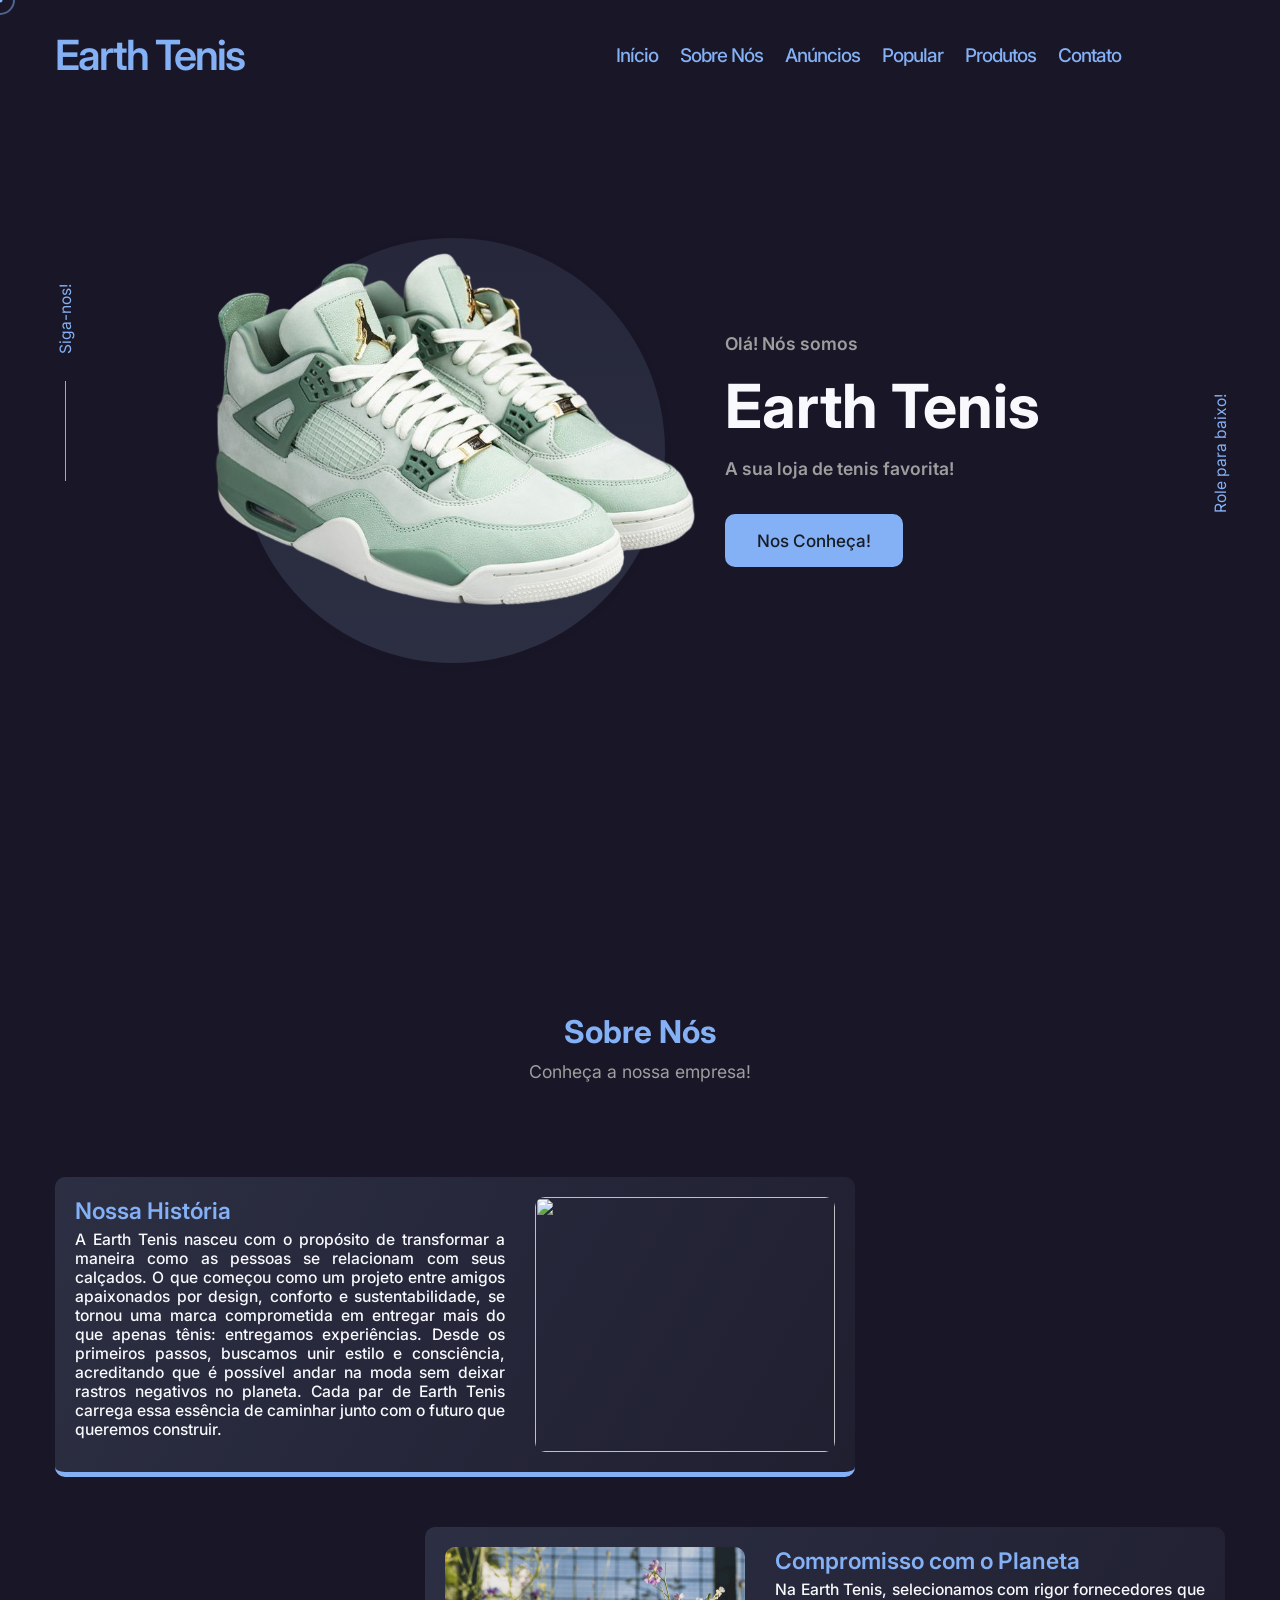
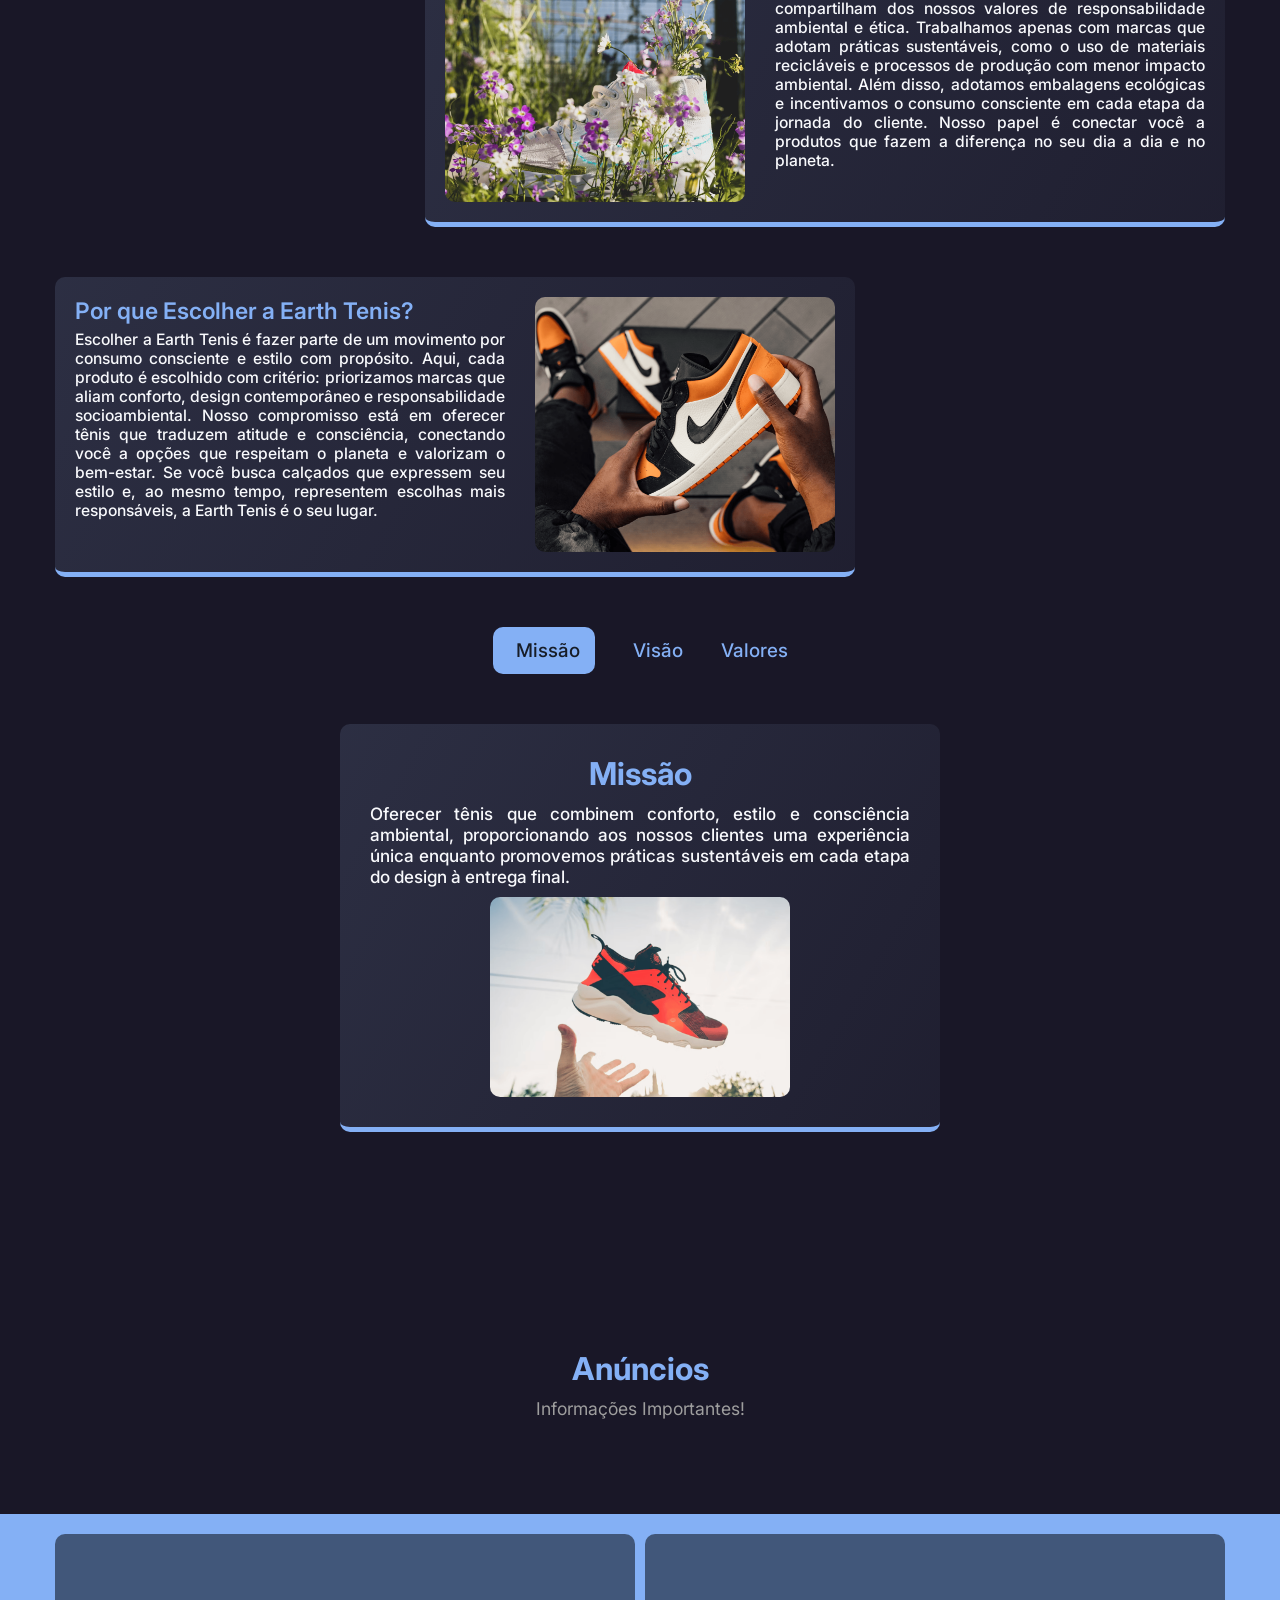
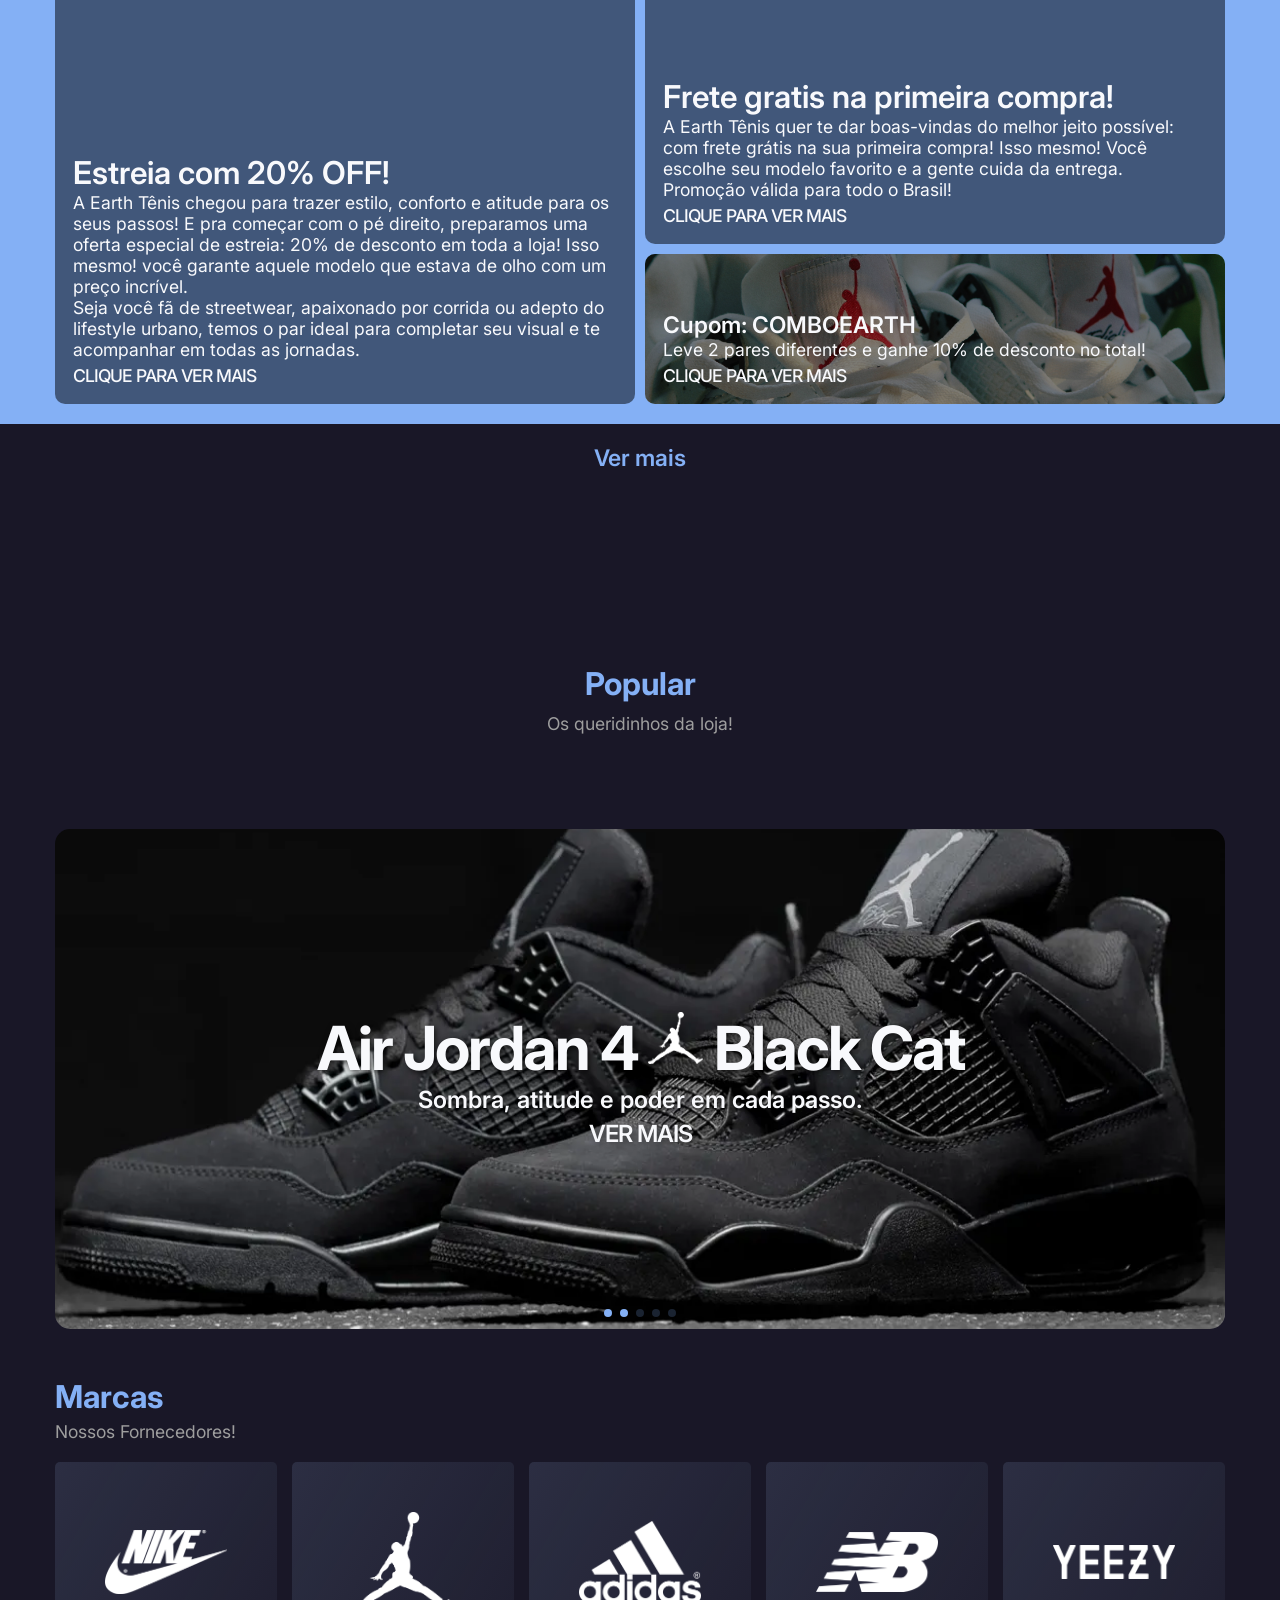
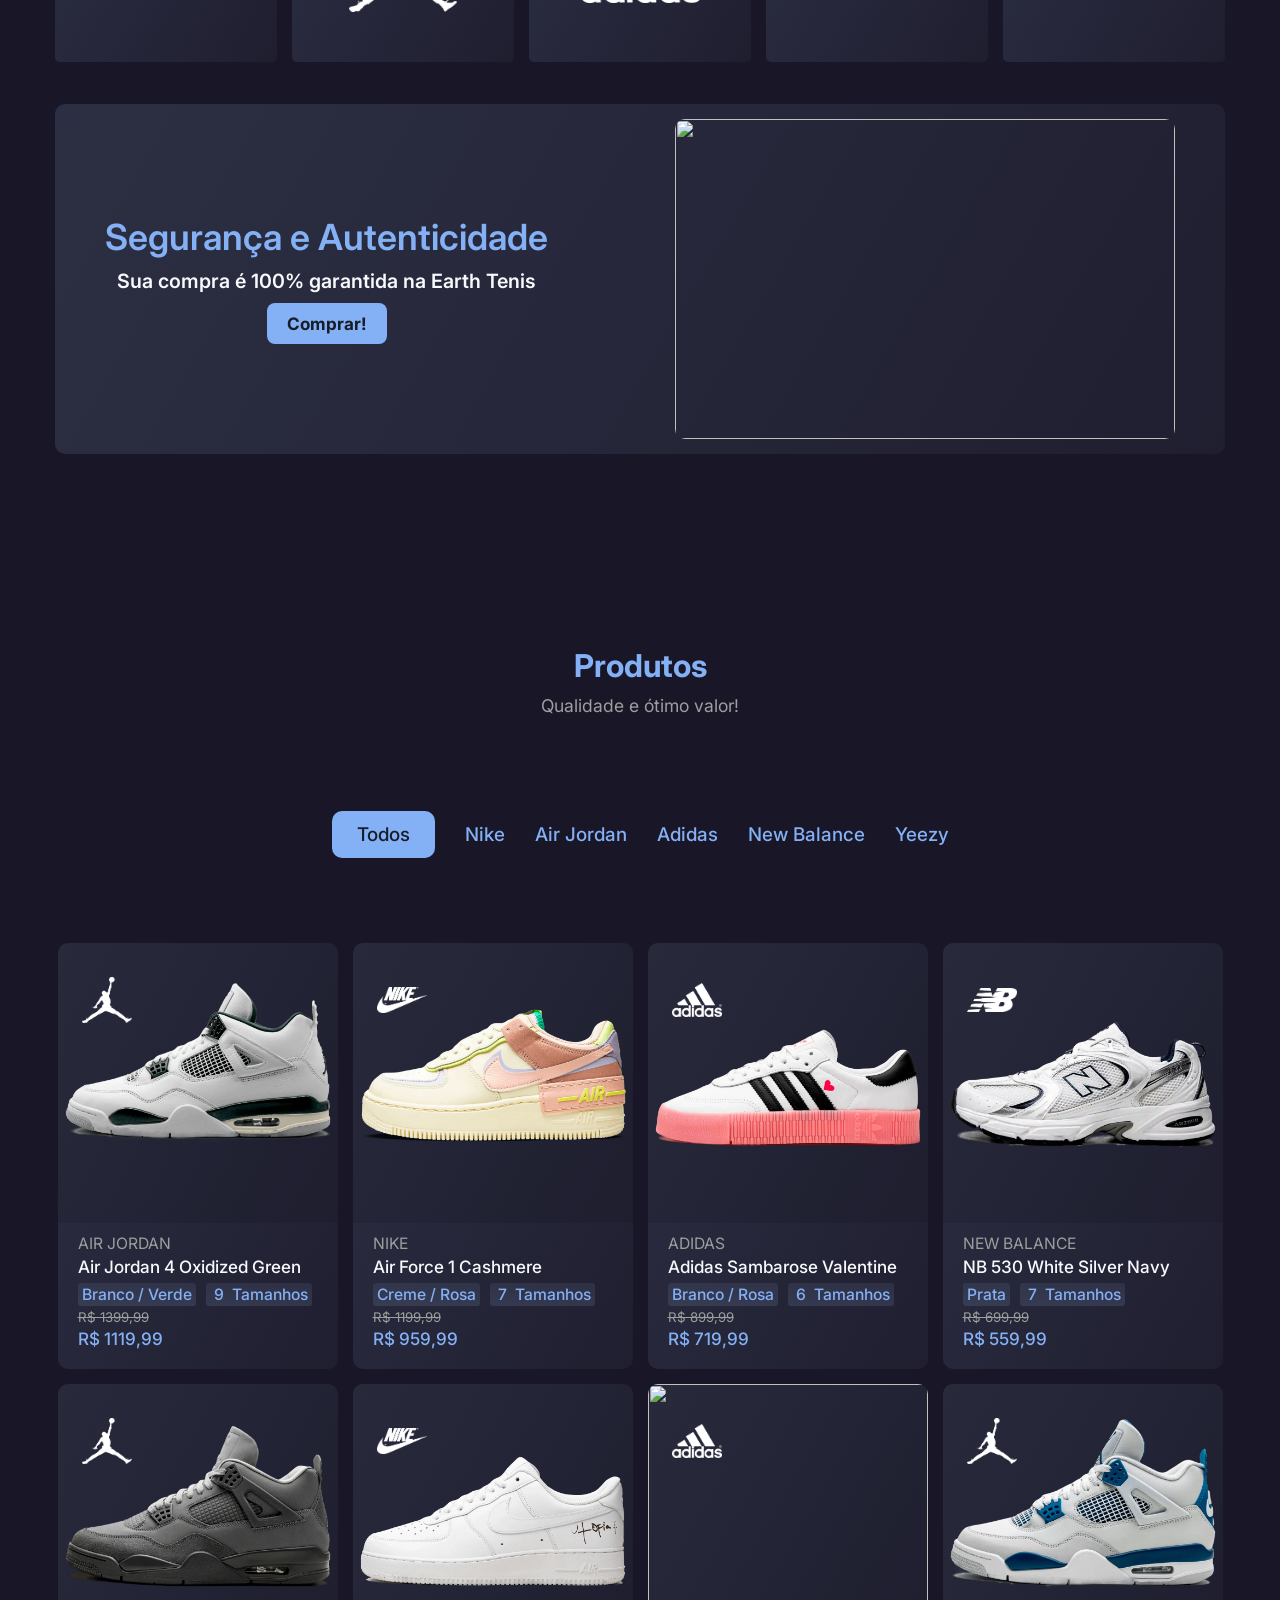
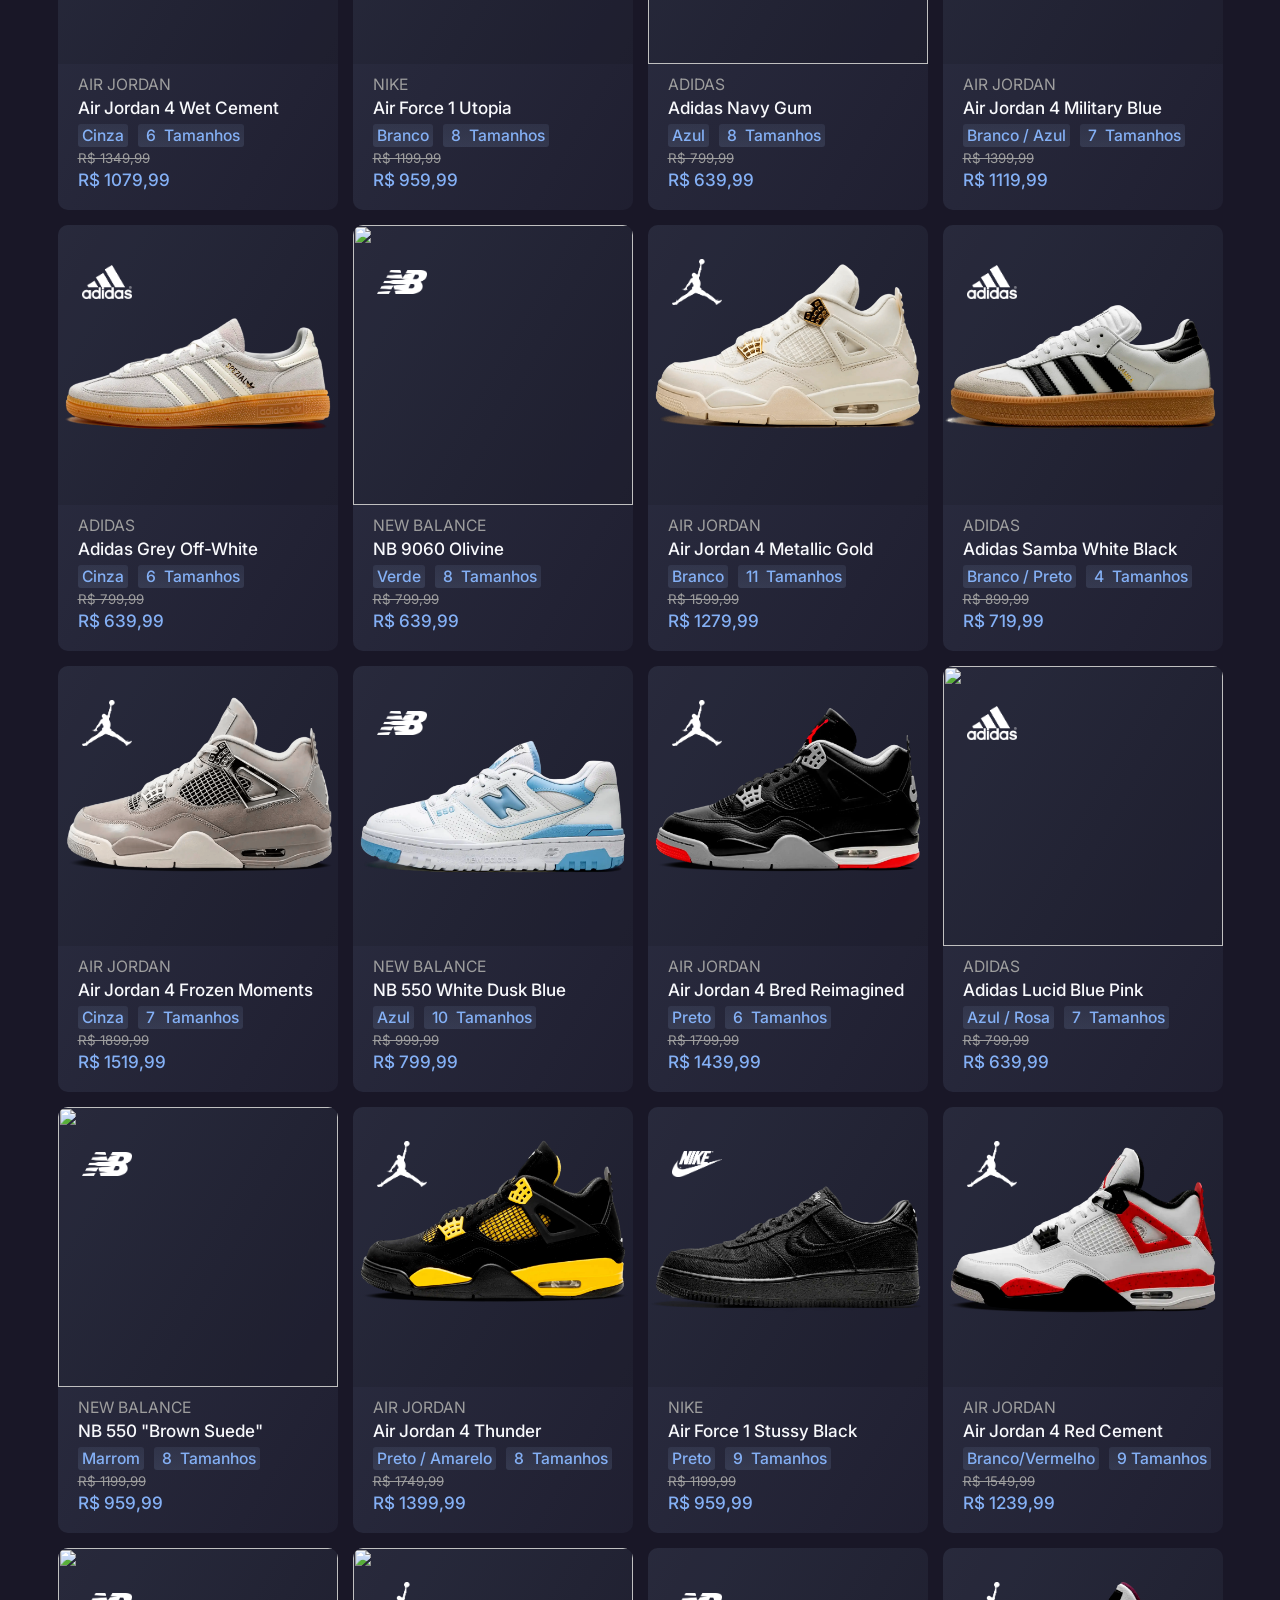
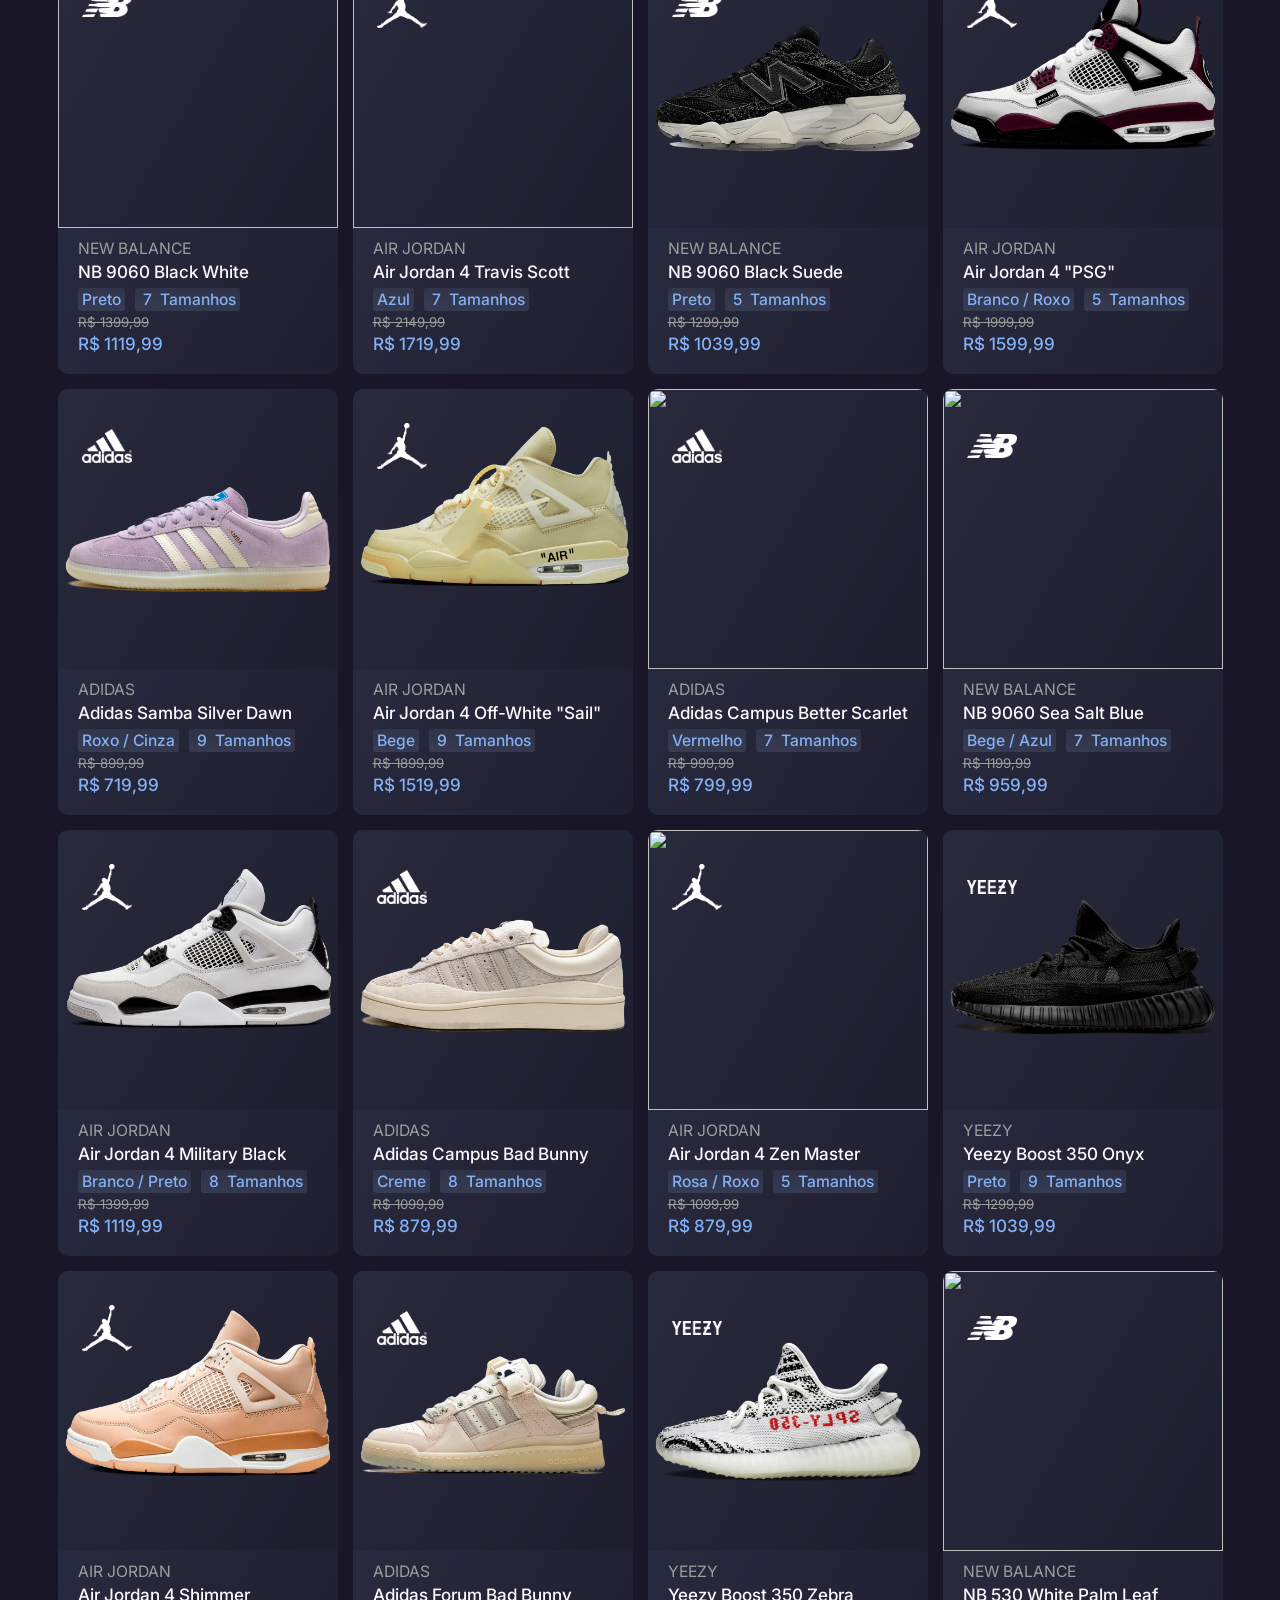
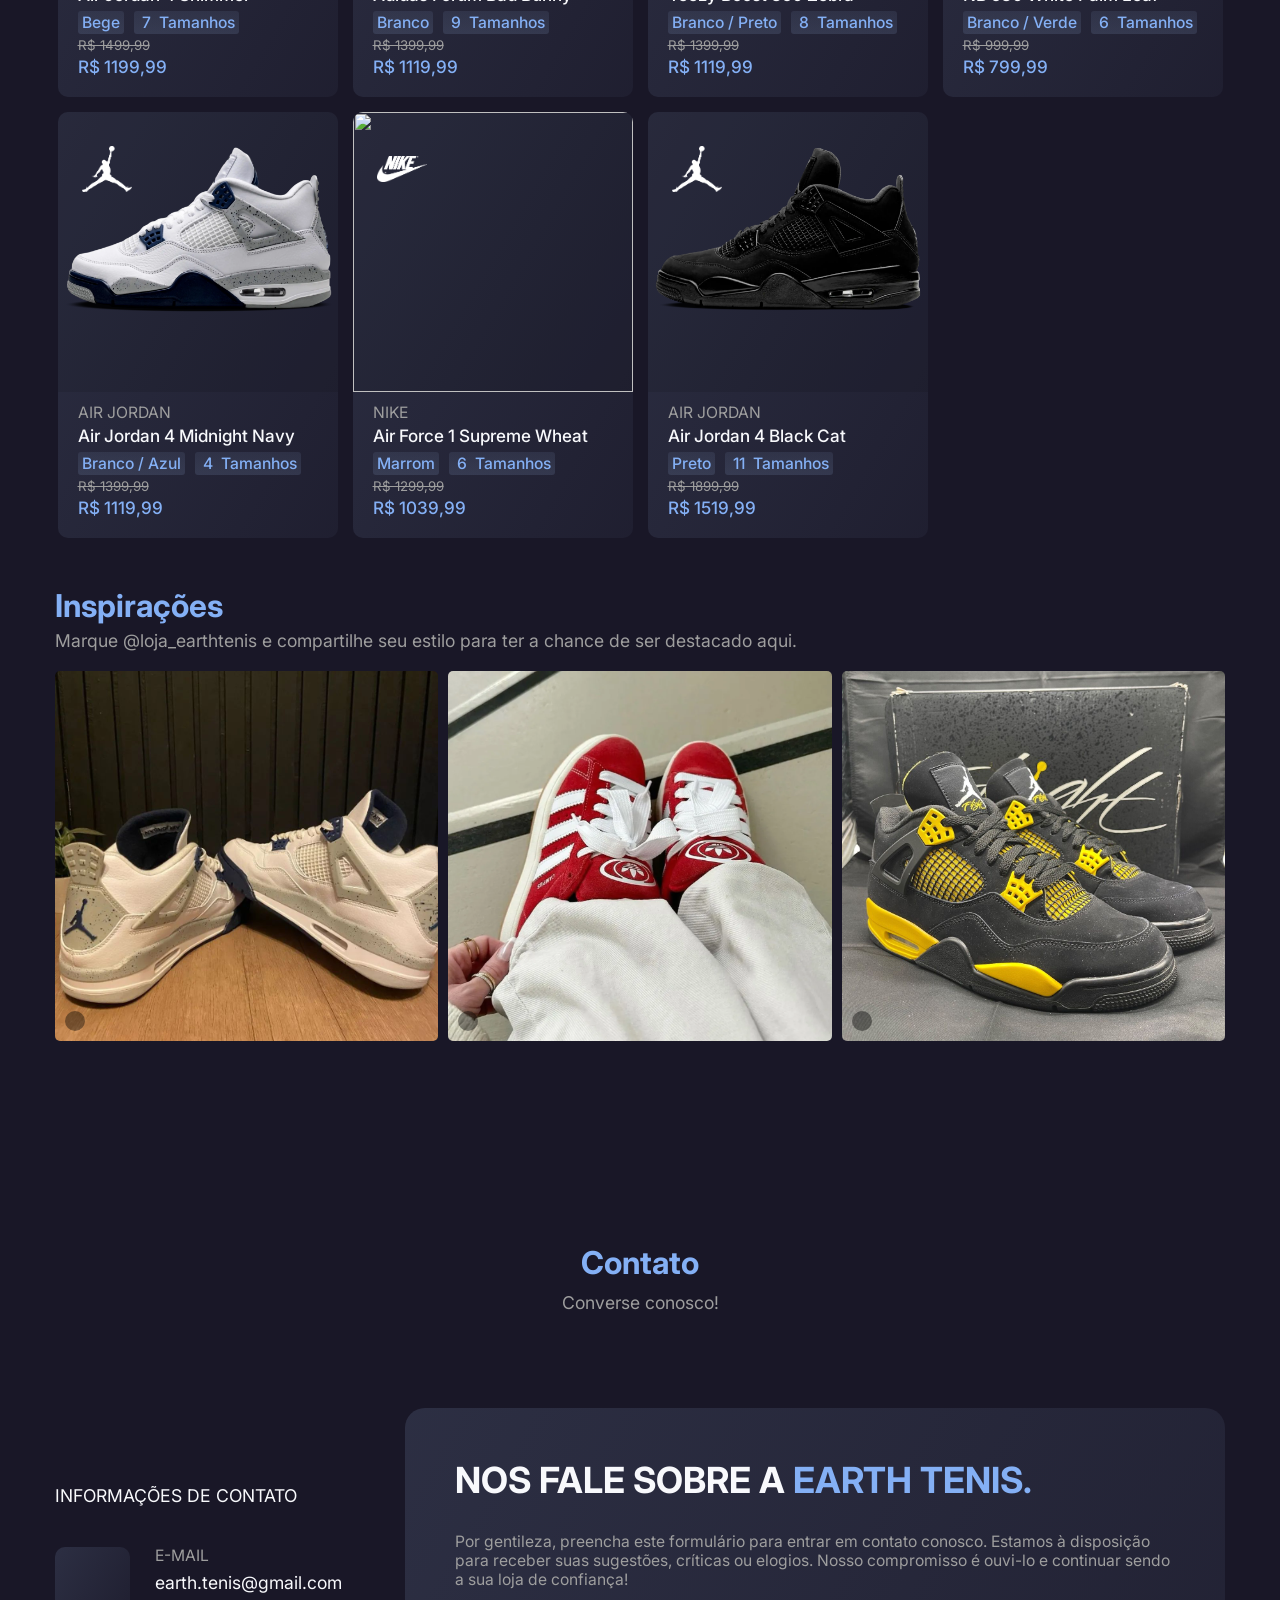
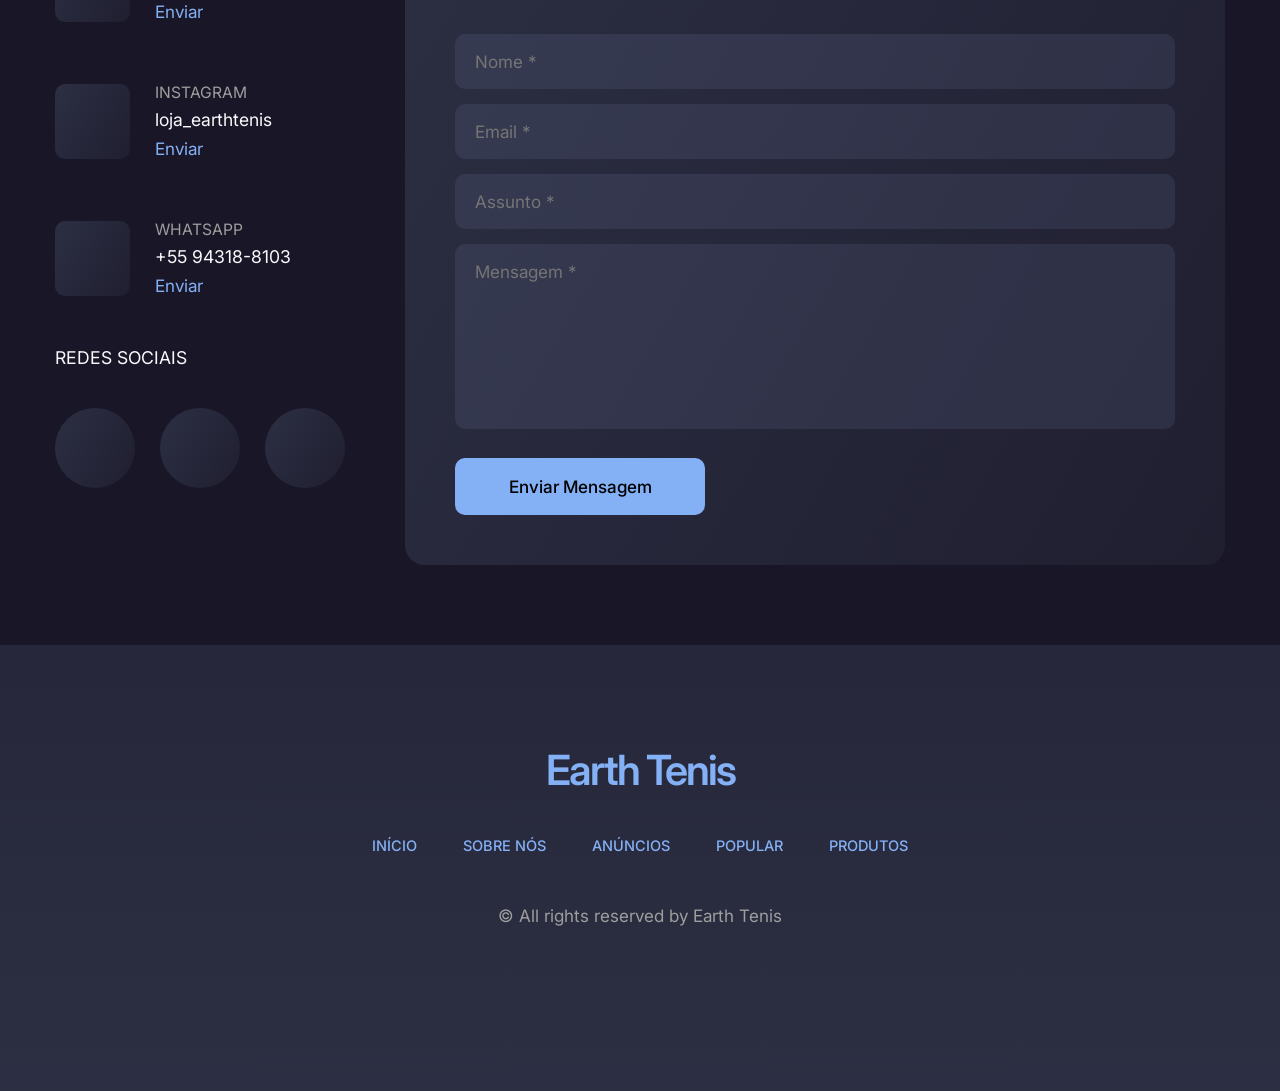
==== commit 55ebe441: "Finished the Prototype" ====
--- a/index.html
+++ b/index.html
@@ -14,7 +14,11 @@
 
 </head>
 <body>
-    
+    <!--========== Customized cursor ==========-->
+    <div class="cursor">
+        <div class="cursor-dot"></div>
+        <div class="cursor-circle"></div>
+    </div>
     <!--========== Header ==========-->
     <header class="earth-tenis-header">
         <div class="earth-tenis-container">
@@ -25,10 +29,11 @@
                 <div class="header-btns">
                     <ul class="header-menu">
                         <li class="menu-item"><a href="#home">Início</a></li>
+                        <li class="menu-item"><a href="#about-us">Sobre Nós</a></li>
                         <li class="menu-item"><a href="#notices">Anúncios</a></li>
                         <li class="menu-item"><a href="#popular">Popular</a></li>
                         <li class="menu-item"><a href="#products">Produtos</a></li>
-                        <li class="menu-item"><a href="#">Contato</a></li>
+                        <li class="menu-item"><a href="#contact">Contato</a></li>
                     </ul>
                     <div class="theme-btn">
                         <i class="ri-sun-fill sun-icon"></i>
@@ -39,6 +44,7 @@
                     </div>
                 </div>                
             </div>
+            <div class="scroll-indicator-bar"></div>
         </div>
     </header>
 
@@ -49,6 +55,7 @@
             <i class="ri-arrow-left-down-line menu-hide-btn"></i>
             <ul class="menu">
             <li class="menu-item"><a href="#home" class="current"><i class="ri-home-4-line"></i><span>Início</span></a></li>
+            <li class="menu-item"><a href="#about-us"><i class="ri-building-line"></i><span>Sobre nós</span></a></li>
             <li class="menu-item"><a href="#notices"><i class="ri-megaphone-line"></i><span>Anúncios</span></a></li>
             <li class="menu-item"><a href="#popular"><i class="ri-fire-line"></i><span>Populares</span></a></li>
             <li class="menu-item"><a href="#products"><i class="ri-shopping-bag-line"></i><span>Produtos</span></a></li>
@@ -88,14 +95,14 @@
                             <p class="we-are">A sua loja de tenis favorita!</p>
                         </div>
                         <div class="earth-tenis-main-btn fill-btn">
-                            <a href="#">Nós Conheça! <i class="ri-earth-line"></i></a>
+                            <a href="#about-us">Nos Conheça! <i class="ri-earth-line"></i></a>
                           </div>
                     </div>
                 </div>
 
-                <a href="#about" class="home-scroll-btn">
+                <a href="#about-us" class="home-scroll-btn">
                     <i class="ri-mouse-line mouse-icon"></i>
-                    <div>Scroll Down</div>
+                    <div>Role para baixo!</div>
                     <i class="ri-arrow-down-s-line arrow-icon"></i>
                 </a>
 
@@ -103,6 +110,81 @@
         </div>
     </section>
 
+    <!--========== About Us ==========-->
+    <section class="earth-tenis-section nav-menu-section" id="about-us">
+        <div class="earth-tenis-container earth-tenis-sub-container">
+            <div class="earth-tenis-wrapper">
+                <div class="section-title">
+                    <h3>Sobre Nós</h3>
+                    <p>Conheça a nossa empresa!</p>
+                </div>
+
+                <div class="section-content">
+                    <div class="about-container">
+                        <div class="about-introdution left">
+                            <div class="introdution-info">
+                                <h4>Nossa História <i class="ri-book-fill"></i></h4>
+                                <p>A Earth Tenis nasceu com o propósito de transformar a maneira como as pessoas se relacionam com seus calçados. O que começou como um projeto entre amigos apaixonados por design, conforto e sustentabilidade, se tornou uma marca comprometida em entregar mais do que apenas tênis: entregamos experiências. Desde os primeiros passos, buscamos unir estilo e consciência, acreditando que é possível andar na moda sem deixar rastros negativos no planeta. Cada par de Earth Tenis carrega essa essência de caminhar junto com o futuro que queremos construir.</p>
+                            </div>
+                            <div class="introdution-img"><img src="assets/imgs/about-us-imgs/about-introdution-img-1.jpg"></div>
+                        </div>
+                        <div class="about-introdution right">
+                            <div class="introdution-img"><img src="assets/imgs/about-us-imgs/about-introdution-img-2.png"></div>
+                            <div class="introdution-info">
+                                <h4>Compromisso com o Planeta <i class="ri-earth-fill"></i></h4>
+                                <p>Na Earth Tenis, selecionamos com rigor fornecedores que compartilham dos nossos valores de responsabilidade ambiental e ética. Trabalhamos apenas com marcas que adotam práticas sustentáveis, como o uso de materiais recicláveis e processos de produção com menor impacto ambiental. Além disso, adotamos embalagens ecológicas e incentivamos o consumo consciente em cada etapa da jornada do cliente. Nosso papel é conectar você a produtos que fazem a diferença no seu dia a dia e no planeta.</p>
+                            </div>
+                        </div>
+                        <div class="about-introdution left">
+                            <div class="introdution-info">
+                                <h4>Por que Escolher a Earth Tenis? <i class="ri-star-fill"></i></h4>
+                                <p>Escolher a Earth Tenis é fazer parte de um movimento por consumo consciente e estilo com propósito. Aqui, cada produto é escolhido com critério: priorizamos marcas que aliam conforto, design contemporâneo e responsabilidade socioambiental. Nosso compromisso está em oferecer tênis que traduzem atitude e consciência, conectando você a opções que respeitam o planeta e valorizam o bem-estar. Se você busca calçados que expressem seu estilo e, ao mesmo tempo, representem escolhas mais responsáveis, a Earth Tenis é o seu lugar.</p>
+                            </div>
+                            <div class="introdution-img"><img src="assets/imgs/about-us-imgs/about-introdution-img-3.png"></div>
+                        </div>
+                    </div>
+                </div>
+
+                <div class="about-tabs">
+                    <a class="tab-btn active"><i class="ri-road-map-line"></i>Missão</a>
+                    <a class="tab-btn"><i class="ri-eye-line"></i>Visão</a>
+                    <a class="tab-btn"><i class="ri-heart-2-line"></i>Valores</a>
+                </div>
+
+                <div class="section-content">
+                    <div class="about-tab-content mission active">
+                        <div class="about-card">
+                            <h3 class="title">Missão</h3>
+                            <p class="description">Oferecer tênis que combinem conforto, estilo e consciência ambiental, proporcionando aos nossos clientes uma experiência única enquanto promovemos práticas sustentáveis em cada etapa do design à entrega final.</p>
+                            <div class="about-img"><img src="assets/imgs/about-us-imgs/about-us-img-1.png"></div>
+                        </div>
+                    </div>
+
+                    <div class="about-tab-content vision">
+                        <div class="about-card">
+                            <h3 class="title">Visão</h3>
+                            <p class="description">Ser referência nacional em calçados sustentáveis, inspirando uma nova geração de consumidores conscientes e tornando-se um símbolo de inovação, qualidade e respeito ao meio ambiente no mercado de moda.</p>
+                            <div class="about-img"><img src="assets/imgs/about-us-imgs/about-us-img-2.png"></div>
+                        </div>
+                    </div>
+
+                    <div class="about-tab-content values">
+                        <div class="about-card">
+                            <h3 class="title">Valores</h3>
+                            <ul class="values">
+                                <li><i class="ri-plant-fill"></i><p> Sustentabilidade: Cada escolha importa, buscamos reduzir nosso impacto ambiental.</p></li>
+                                <li><i class="ri-shopping-bag-fill"></i><p>Fornecemos produtos que equilibram tecnologia, conforto e consciência.</p></li>
+                                <li><i class="ri-user-5-fill"></i><p>Valorizamos nossos clientes, colaboradores e parceiros.</p></li>
+                                <li><i class="ri-shake-hands-fill"></i><p>Agimos com integridade em todas as ações.</p></li>
+                                <li><i class="ri-fire-fill"></i><p>Nosso entusiasmo está em cada par de tênis.</p></li>
+                            </ul>
+                            <div class="about-img"><img src="assets/imgs/about-us-imgs/about-us-img-3.png"></div>
+                        </div>
+                    </div>
+                </div>
+            </div>
+        </div>
+    </section>
     <!--========== Notices ==========-->
     <section class="earth-tenis-section nav-menu-section" id="notices">
         <div class="earth-tenis-container earth-tenis-sub-container">
@@ -211,7 +293,7 @@
                         
                     </div>
                 </div>
-                <a href="#here"><h3 class="toggleNoticesBtn">Ver mais</h3></a>
+                <a href="#here"><h4 class="toggleNoticesBtn">Ver mais</h4></a>
             </div>
         </div>
     </section>
@@ -308,6 +390,19 @@
                         <div class="swiper-button-prev"><i class="ri-arrow-left-s-line"></i></div>
                     </div>
                 </div>
+
+                <div class="safe-purchase">
+                    <div class="safe-info">
+                        <h2>Segurança e Autenticidade <i class="ri-lock-fill"></i></h2>
+                        <p>Sua compra é 100% garantida na Earth Tenis</p>
+                        <a class="safe-btn" href="#products">Comprar!</a>
+                    </div>
+                    <div class="safe-img">
+                        <img src="assets/imgs/popular-imgs/safe-purchase-img.png" alt="">
+                    </div>
+                    
+                </div>    
+
             </div>
         </div>
     </section>
@@ -1310,7 +1405,7 @@
                         </div>
 
                         <div class="card-with-modal air-jordan">
-                            <div class="product-card">
+                            <div class="product-card" data-filter="air-jordan-4-metallic-gold">
                                 <div class="product-brand"><img src="assets/imgs/popular-imgs/air-jordan-logo.png" alt=""></div>
                                 <div class="product-img"><img src="assets/imgs/products-imgs/air-jordan-4-metallic-gold-1.png" alt=""></div>
                                 <div class="product-info">
@@ -1479,7 +1574,7 @@
                         </div>
 
                         <div class="card-with-modal air-jordan">
-                            <div class="product-card">
+                            <div class="product-card" data-filter="air-jordan-4-frozen-moments">
                                 <div class="product-brand"><img src="assets/imgs/popular-imgs/air-jordan-logo.png" alt=""></div>
                                 <div class="product-img"><img src="assets/imgs/products-imgs/tenis-air-jordan-4-frozen-moments-cinza-1.png" alt=""></div>
                                 <div class="product-info">
@@ -1583,7 +1678,7 @@
                         </div>
 
                         <div class="card-with-modal new-balance">
-                            <div class="product-card">
+                            <div class="product-card" data-filter="new-balance-550-blue">
                                 <div class="product-brand"><img src="assets/imgs/popular-imgs/new-balance-logo.png" alt=""></div>
                                 <div class="product-img"><img src="assets/imgs/products-imgs/new-balance-550-white-dusk-blue-1.jpg" alt=""></div>
                                 <div class="product-info">
@@ -1973,7 +2068,7 @@
                         </div>
 
                         <div class="card-with-modal air-jordan">
-                            <div class="product-card">
+                            <div class="product-card" data-filter="air-jordan-4-thunder">
                                 <div class="product-brand"><img src="assets/imgs/popular-imgs/air-jordan-logo.png" alt=""></div>
                                 <div class="product-img"><img src="assets/imgs/products-imgs/air-jordan-4-thunder-1.png" alt=""></div>
                                 <div class="product-info">
@@ -2064,7 +2159,7 @@
                         </div>
 
                         <div class="card-with-modal nike">
-                            <div class="product-card">
+                            <div class="product-card" data-filter="air-force-1-stussy">
                                 <div class="product-brand"><img src="assets/imgs/popular-imgs/nike-logo.png" alt=""></div>
                                 <div class="product-img"><img src="assets/imgs/products-imgs/air-force-1-stussy-black-1.jpg" alt=""></div>
                                 <div class="product-info">
@@ -2877,7 +2972,7 @@
                         </div>
 
                         <div class="card-with-modal adidas">
-                            <div class="product-card">
+                            <div class="product-card" data-filter="adidas-campus-scarlet">
                                 <div class="product-brand"><img src="assets/imgs/popular-imgs/adidas-logo.png" alt=""></div>
                                 <div class="product-img"><img src="assets/imgs/products-imgs/adidas-campus-00s-better-scarlet-1.jpg" alt=""></div>
                                 <div class="product-info">
@@ -3153,7 +3248,7 @@
                         </div>
 
                         <div class="card-with-modal adidas">
-                            <div class="product-card">
+                            <div class="product-card" data-filter="adidas-campus-bad-bunny">
                                 <div class="product-brand"><img src="assets/imgs/popular-imgs/adidas-logo.png" alt=""></div>
                                 <div class="product-img"><img src="assets/imgs/products-imgs/adidas-campus-bad-bunny-cream-1.jpg" alt=""></div>
                                 <div class="product-info">
@@ -3429,7 +3524,7 @@
                         </div>
 
                         <div class="card-with-modal air-jordan">
-                            <div class="product-card">
+                            <div class="product-card" data-filter="air-jordan-4-shimmer">
                                 <div class="product-brand"><img src="assets/imgs/popular-imgs/air-jordan-logo.png" alt=""></div>
                                 <div class="product-img"><img src="assets/imgs/products-imgs/air-jordan-4-shimmer-1.jpg" alt=""></div>
                                 <div class="product-info">
@@ -3731,7 +3826,7 @@
                         </div>
 
                         <div class="card-with-modal new-balance">
-                            <div class="product-card">
+                            <div class="product-card" data-filter="new-balance-palm-leaf">
                                 <div class="product-brand"><img src="assets/imgs/popular-imgs/new-balance-logo.png" alt=""></div>
                                 <div class="product-img"><img src="assets/imgs/products-imgs/new-balance-530-white-palm-leaf-1.jpg" alt=""></div>
                                 <div class="product-info">
@@ -3836,7 +3931,7 @@
                         </div>
 
                         <div class="card-with-modal air-jordan">
-                            <div class="product-card">
+                            <div class="product-card" data-filter="air-jordan-4-midnight-navy">
                                 <div class="product-brand"><img src="assets/imgs/popular-imgs/air-jordan-logo.png" alt=""></div>
                                 <div class="product-img"><img src="assets/imgs/products-imgs/air-jordan-4-midnight-navy-1.jpg" alt=""></div>
                                 <div class="product-info">
@@ -4146,8 +4241,77 @@
                                 </div>
                             </div>
                         </div>
-
                     </div>
+                </div>
+            </div>
+            <div class="inspirations">
+                <h3>Inspirações</h3>
+                <p>Marque @loja_earthtenis e compartilhe seu estilo para ter a chance de ser destacado aqui.</p>
+                <div class="swiper inspirationsSwiper">
+                    <div class="swiper-wrapper">
+                        <div class="swiper-slide" style="background-image: url('assets/imgs/products-imgs/inspirations-imgs/inspiration-img-1.jpg');">
+                            <a href="https://www.instagram.com/loja_earthtenis/"><i class="ri-instagram-line instagram"></i></a>
+                            <div class="see-product" data-filter="air-jordan-4-midnight-navy">
+                                <i class="ri-shopping-bag-line"></i>
+                            </div>
+                        </div>
+                        <div class="swiper-slide" style="background-image: url('assets/imgs/products-imgs/inspirations-imgs/inspiration-img-2.jpg');">
+                            <a href="https://www.instagram.com/loja_earthtenis/"><i class="ri-instagram-line instagram"></i></a>
+                            <div class="see-product" data-filter="adidas-campus-scarlet">
+                                <i class="ri-shopping-bag-line"></i>
+                            </div>
+                        </div>
+                        <div class="swiper-slide" style="background-image: url('assets/imgs/products-imgs/inspirations-imgs/inspiration-img-3.jpg');">
+                            <a href="https://www.instagram.com/loja_earthtenis/"><i class="ri-instagram-line instagram"></i></a>
+                            <div class="see-product"  data-filter="air-jordan-4-thunder">
+                                <i class="ri-shopping-bag-line"></i>
+                            </div>
+                        </div>
+                        <div class="swiper-slide" style="background-image: url('assets/imgs/products-imgs/inspirations-imgs/inspiration-img-4.jpg');">
+                            <a href="https://www.instagram.com/loja_earthtenis/"><i class="ri-instagram-line instagram"></i></a>
+                            <div class="see-product" data-filter="air-force-1-stussy">
+                                <i class="ri-shopping-bag-line"></i>
+                            </div>
+                        </div>
+                        <div class="swiper-slide" style="background-image: url('assets/imgs/products-imgs/inspirations-imgs/inspiration-img-5.jpg');">
+                            <a href="https://www.instagram.com/loja_earthtenis/"><i class="ri-instagram-line instagram"></i></a>
+                            <div class="see-product" data-filter="new-balance-550-blue">
+                                <i class="ri-shopping-bag-line"></i>
+                            </div>
+                        </div>
+                        <div class="swiper-slide" style="background-image: url('assets/imgs/products-imgs/inspirations-imgs/inspiration-img-6.jpg');">
+                            <a href="https://www.instagram.com/loja_earthtenis/"><i class="ri-instagram-line instagram"></i></a>
+                            <div class="see-product" data-filter="air-jordan-4-shimmer">
+                                <i class="ri-shopping-bag-line"></i>
+                            </div>
+                        </div>
+                        <div class="swiper-slide" style="background-image: url('assets/imgs/products-imgs/inspirations-imgs/inspiration-img-7.jpg');">
+                            <a href="https://www.instagram.com/loja_earthtenis/"><i class="ri-instagram-line instagram"></i></a>
+                            <div class="see-product" data-filter="adidas-campus-bad-bunny">
+                                <i class="ri-shopping-bag-line"></i>
+                            </div>
+                        </div>
+                        <div class="swiper-slide" style="background-image: url('assets/imgs/products-imgs/inspirations-imgs/inspiration-img-8.jpg');">
+                            <a href="https://www.instagram.com/loja_earthtenis/"><i class="ri-instagram-line instagram"></i></a>
+                            <div class="see-product" data-filter="new-balance-palm-leaf">
+                                <i class="ri-shopping-bag-line"></i>
+                            </div>
+                        </div>
+                        <div class="swiper-slide" style="background-image: url('assets/imgs/products-imgs/inspirations-imgs/inspiration-img-9.jpg');">
+                            <a href="https://www.instagram.com/loja_earthtenis/"><i class="ri-instagram-line instagram"></i></a>
+                            <div class="see-product" data-filter="air-jordan-4-frozen-moments">
+                                <i class="ri-shopping-bag-line"></i>
+                            </div>
+                        </div>
+                        <div class="swiper-slide" style="background-image: url('assets/imgs/products-imgs/inspirations-imgs/inspiration-img-10.jpg');">
+                            <a href="https://www.instagram.com/loja_earthtenis/"><i class="ri-instagram-line instagram"></i></a>
+                            <div class="see-product" data-filter="air-jordan-4-metallic-gold">
+                                <i class="ri-shopping-bag-line"></i>
+                            </div>
+                        </div>
+                    </div>
+                    <div class="swiper-button-next"><i class="ri-arrow-right-s-line"></i></div>
+                    <div class="swiper-button-prev"><i class="ri-arrow-left-s-line"></i></div>
                 </div>
             </div>
         </div>
@@ -4283,6 +4447,7 @@
             </div>
             <ul class="footer-menu">
               <li class="menu-item"><a href="#home">Início</a></li>
+              <li class="menu-item"><a href="#about-us">Sobre Nós</a></li>
               <li class="menu-item"><a href="#notices">Anúncios</a></li>
               <li class="menu-item"><a href="#popular">Popular</a></li>
               <li class="menu-item"><a href="#products">Produtos</a></li>
--- a/assets/css/style.css
+++ b/assets/css/style.css
@@ -73,6 +73,7 @@
     --z-fixed: 1100;
     --z-overlay: 1110;
     --z-modal: 1990;
+    --z-alert: 9000;
     --z-max: 9999;
  }
 
@@ -109,7 +110,7 @@
     .product-card .product-info .product-options .option,
     .modal-content .product-comments .comment,
     .shop .shop-item, .brandsSwiper .swiper-slide, .contact-form-body, .contact-icon, .contact-social-links
-    li {
+    li, .inspirationsSwiper .swiper-slide, .safe-purchase, .about-card, .about-introdution {
       box-shadow: 0 2px 6px hsl(0, 0%, 1%, .10);
     }
 
@@ -316,6 +317,15 @@
 }
 .header-menu .menu-item a:hover{
    color: var(--hover-color);
+}
+.scroll-indicator-bar{
+   position: absolute;
+   bottom: 0;
+   left: 0;
+   background: var(--color-01);
+   height: 4px;
+   width: auto;
+   opacity: .9;
 }
  /* =========================================
    Navigation Menu
@@ -591,6 +601,40 @@
    color: var(--hover-color);
    transform: scale(1.1);
 }
+/* Customized cursor */
+.cursor{
+   z-index: var(--z-max);
+   position: fixed;
+   pointer-events: none;
+}
+.cursor-dot{
+   position: absolute;
+   background: var(--primary-color);
+   width: 5px;
+   height: 5px;
+   transform: translate(-50%, -50%);
+   border-radius: 50%;
+   transition-property: top, left, width, height;
+   transition-duration: .03s, .03s, .3s, .3s;
+}
+.cursor-dot.large{
+   background: hsl(var(--hue) var(--sat) var(--light) / .35);
+   width: 75px;
+   height: 75px;
+   transition-property: top, left, width, height;
+   transition-duration: .03s, .03s, .3s, .3s;
+}
+.cursor-circle{
+   position: absolute;
+   border: 2px solid var(--primary-color);
+   width: 30px;
+   height: 30px;
+   border-radius: 50%;
+   opacity: .5;
+   transform: translate(-50%, -50%);
+   transition-property: top, left;
+   transition-duration: .09s, .09s;
+}
 /* =========================================
    Home
 ========================================= */
@@ -694,6 +738,7 @@
     row-gap: 3px;
     animation: up-down 1.5s linear infinite;
     animation-delay: 1.85s;
+    transition: all .3s;
 }
 @keyframes up-down{
     0%{
@@ -722,6 +767,175 @@
     font-size: 2rem;
 }
 /* =========================================
+   About Us
+========================================= */
+.about-container{
+   position: relative;
+   width: 100%;
+   display: flex;
+   flex-direction: column;
+   gap: 50px;
+   margin-bottom: 50px;
+}
+.about-introdution{
+   position: relative;
+   width: 800px;
+   height: 300px;
+   display: flex;
+   background: var(--card-bg);
+   border-radius: 10px;
+   padding: 20px;
+   border-bottom: 5px solid var(--primary-color);
+   justify-content: space-between;
+}
+.left{
+   margin-right: auto;
+}
+.right{
+   margin-left: auto;
+}
+.introdution-info{
+   position: relative;
+   width: 430px;
+   height: 100%;
+   display: flex;
+   flex-direction: column;
+   gap: 5px;
+}
+.introdution-info h4{
+   font-size: var(--h4-font-size);
+   color: var(--primary-color);
+   font-weight: var(--font-semi-bold);
+}
+.introdution-info p{
+   font-size: var(--tiny-font-size);
+   color: var(--color-02);
+   font-weight: var(--font-medium);
+   text-align: justify;
+}
+.introdution-img{
+   position: relative;
+   width: 300px;
+   height: 100%;
+}
+.introdution-img img{
+   width: 100%;
+   height: 100%;
+   object-fit: cover;
+   border-radius: 10px;
+}
+.about-tabs{
+   display: flex;
+   justify-content: center;
+   align-items: center;
+   flex-wrap: wrap;
+   column-gap: 30px;
+   row-gap: 30px;
+   margin-bottom: 50px;
+}
+.about-tabs .tab-btn{
+   display: flex;
+   justify-content: center;
+   align-items: center;
+   column-gap: 5px;
+   color: var(--color-01);
+   font-size: medium;
+   font-size: var(--medium-font-size);
+   font-weight: var(--font-medium);
+   padding: 12px 0;
+   border-radius: 10px;
+   cursor: pointer;
+   transition: .3s;
+}
+.about-tabs .tab-btn:hover{
+   color: var(--hover-color);
+}
+.about-tabs .tab-btn i{
+   font-size: var(--large-font-size);
+   margin-right: 3px;
+}
+.about-tabs .tab-btn.active{
+   color: var(--dark-color);
+   background: var(--primary-color);
+   padding: 12px 15px;
+}
+.about-tabs .tab-btn.active:hover{
+   color: var(--white-color);
+   background: var(--hover-color);
+}
+.about-tab-content{
+   position: relative;
+   width: 100%;
+   justify-content: center;
+   margin-bottom: 25px;
+   display: none;
+   opacity: 0;
+   transition: opacity .3s ease;
+}
+.about-tab-content.active{
+   display: flex;
+   opacity: 1;
+}
+.about-card{
+   position: relative;
+   width: 600px;
+   background: var(--card-bg);
+   display: flex;
+   justify-content: center;
+   flex-direction: column;
+   padding: 30px;
+   gap: 10px;
+   border-bottom: 5px solid var(--primary-color);
+   border-radius: 10px;
+}
+.about-card .title{
+   font-size: var(--h3-font-size);
+   font-weight: var(--font-bold);
+   color: var(--primary-color);
+   text-align: center;
+}
+.about-card .description{
+   font-size: var(--small-font-size);
+   font-weight: var(--font-medium);
+   color: var(--color-02);
+   text-align: justify;
+}
+.about-card .values{
+   display: flex;
+   flex-direction: column;
+   margin-bottom: 25px;
+   gap: 10px;
+}
+.about-card .values li{
+   display: flex;
+   justify-content: start;
+   align-items: center;
+}
+.about-card .values li i{
+   font-size: var(--h4-font-size);
+   color: var(--primary-color);
+   margin-right: 10px;
+}
+.about-card .values li p{
+   font-size: var(--small-font-size);
+   color: var(--color-02);
+   text-align: justify;
+}
+.about-card .about-img{
+   position: relative;
+   width: 300px;
+   height: 200px;
+   margin-left: auto;
+   margin-right: auto;
+}
+.about-card .about-img img{
+   position: relative;
+   width: 100%;
+   height: 100%;
+   object-fit: cover;
+   border-radius: 10px;
+}
+/* =========================================
    Popular
 ========================================= */
 
@@ -804,18 +1018,18 @@
 .popular-swiper .swiper-pagination-bullet, .popular-swiper .swiper-pagination-bullet-active{
    background: var(--primary-color);
 }
-.brands{
+.brands, .inspirations{
    position: relative;
    width: 100%;
    margin-top: 3em;
 }
-.brands h3{
+.brands h3, .inspirations h3{
    color: var(--color-01);
    font-size: var(--h3-font-size);
    font-weight: var(--font-bold);
    margin-bottom: 5px;
 }
-.brands p{
+.brands p, .inspirations p{
    color: var(--color-04);
    font-size: var(--base-font-size);
    font-weight: var(--font-regular);
@@ -867,18 +1081,58 @@
    filter: invert(64%) sepia(28%) saturate(941%) hue-rotate(186deg) brightness(103%) contrast(92%);
    cursor: pointer;
 }
-.brandsSwiper .swiper-button-next:after, .brandsSwiper .swiper-button-prev:after{
+.brandsSwiper .swiper-button-next:after, .brandsSwiper .swiper-button-prev:after, .inspirationsSwiper .swiper-button-next:after, .inspirationsSwiper .swiper-button-prev:after{
    display: none;
 }
-.brandsSwiper .swiper-button-next i, .brandsSwiper .swiper-button-prev i{
+.brandsSwiper .swiper-button-next i, .brandsSwiper .swiper-button-prev i, .inspirationsSwiper .swiper-button-next i, .inspirationsSwiper .swiper-button-prev i{
    color: var(--primary-color);
    font-size: 4.5rem;
    transition: .3s ease;
 }
-.brandsSwiper .swiper-button-next i:hover, .brandsSwiper .swiper-button-prev i:hover{
+.brandsSwiper .swiper-button-next i:hover, .brandsSwiper .swiper-button-prev i:hover, .inspirationsSwiper .swiper-button-next i:hover, .inspirationsSwiper .swiper-button-prev i:hover{
    color: var(--hover-color);
 }
-
+.safe-purchase{
+   position: relative;
+   display: flex;
+   margin-top: 2em;
+   width: 100%;
+   height: 350px;
+   border-radius: 10px;
+   padding: 15px 50px;
+   background: var(--card-bg);
+   align-items: center;
+   justify-content: space-between;
+}
+.safe-purchase .safe-info{
+   position: relative;
+   display: flex;
+   flex-direction: column;
+   justify-content: center;
+   align-items: center;
+   gap: 10px;
+}
+.safe-info h2{
+   font-size: var(--h2-font-size);
+   font-weight: var(--font-semi-bold);
+   color: var(--color-01);
+}
+.safe-info p{
+   font-size: var(--h5-font-size);
+   font-weight: var(--font-semi-bold);
+   color: var(--color-02);
+}
+.safe-img{
+   position: relative;
+   width: 500px;
+   height: 100%;
+}
+.safe-img img{
+   width: 100%;
+   height: 100%;
+   object-fit: cover;
+   border-radius: 10px;
+}
 .notices-container{
    position: relative;
    width: 100vw; 
@@ -968,7 +1222,7 @@
    justify-content: center;
    align-items: center;
    margin-top: 20px;
-   font-size: var(--h3-font-size);
+   font-size: var(--h4-font-size);
    font-weight: var(--font-semi-bold);
    color: var(--color-01);
    transition: all .3s;
@@ -995,7 +1249,7 @@
    font-size: var(--medium-font-size);
    font-weight: var(--font-medium);
    padding: 12px 0;
-   border-radius: 25px;
+   border-radius: 10px;
    cursor: pointer;
    transition: .3s;
 }
@@ -1330,7 +1584,7 @@
    position: fixed;
    top: 25px;
    right: 30px;
-   z-index: var(--z-max);
+   z-index: var(--z-alert);
 }
 .alert-message{
    position: relative;
@@ -1339,7 +1593,7 @@
    padding: 20px 25px;
    box-shadow: 0 6px 20px -5px rgba(0, 0, 0, 0.3);
    overflow: hidden;
-   z-index: var(--z-max);
+   z-index: var(--z-alert);
    transform: translateX(30px);
    display: none;
    opacity: 0;
@@ -1403,7 +1657,6 @@
      right: 100%;
    }
 }
-
 .modal-content .product-comments{
    position: relative;
    width: 100%;
@@ -1456,6 +1709,56 @@
 }
 .comment .comment-text p{
    margin-top: 10px;
+}
+/*Inspirations */
+.inspirationsSwiper .swiper-wrapper{
+   position: relative;
+   width: 100%;
+   height: 370px;
+   padding: 10px 0px;
+   align-items: center;
+}
+.inspirationsSwiper .swiper-slide{
+   width: 370px;
+   height: 100%;
+   border-radius: 5px;
+   background-size: cover;
+   background-position: center;
+   transition: all .3;
+}
+.inspirationsSwiper .swiper-slide .instagram{
+   position: absolute;
+   top: 0;
+   right: 0;
+   margin: 10px;
+   color: var(--white-color);
+   font-size: var(--h4-font-size);
+   transition: all .3s;
+}
+.inspirationsSwiper .swiper-slide .instagram:hover{
+   color: var(--primary-color);
+   transform: scale(1.3);
+   cursor: pointer;
+}
+.inspirationsSwiper .swiper-slide .see-product:hover{
+   background: var(--primary-color);
+   transform: scale(1.10);
+   cursor: pointer;
+}
+.inspirationsSwiper .swiper-slide .see-product{
+   position: absolute;
+   left: 0;
+   bottom: 0;
+   margin: 10px;
+   padding: 10px;
+   border-radius: 50%;
+   background: rgba(0,0,0,0.4);
+   transition: all .3s;
+}
+.swiper-slide .see-product i{
+   color: var(--white-color);
+   font-size: var(--h4-font-size);
+   transition: all .3s;
 }
 /* =========================================
    Shop
@@ -1669,7 +1972,7 @@
    color: var(--color-01);
    font-size: var(--small-font-size);
 }
-.apply-coupon-btn, .shop-buy-btn{
+.apply-coupon-btn, .shop-buy-btn, .safe-btn{
    position: relative;
    display: flex;
    justify-content: center;
@@ -1683,7 +1986,7 @@
    cursor: pointer;
    transition: .3s ease;
 }
-.apply-coupon-btn:hover, .shop-buy-btn:hover{
+.apply-coupon-btn:hover, .shop-buy-btn:hover, .safe-btn:hover{
    background: var(--hover-color);
 }
 /* =========================================
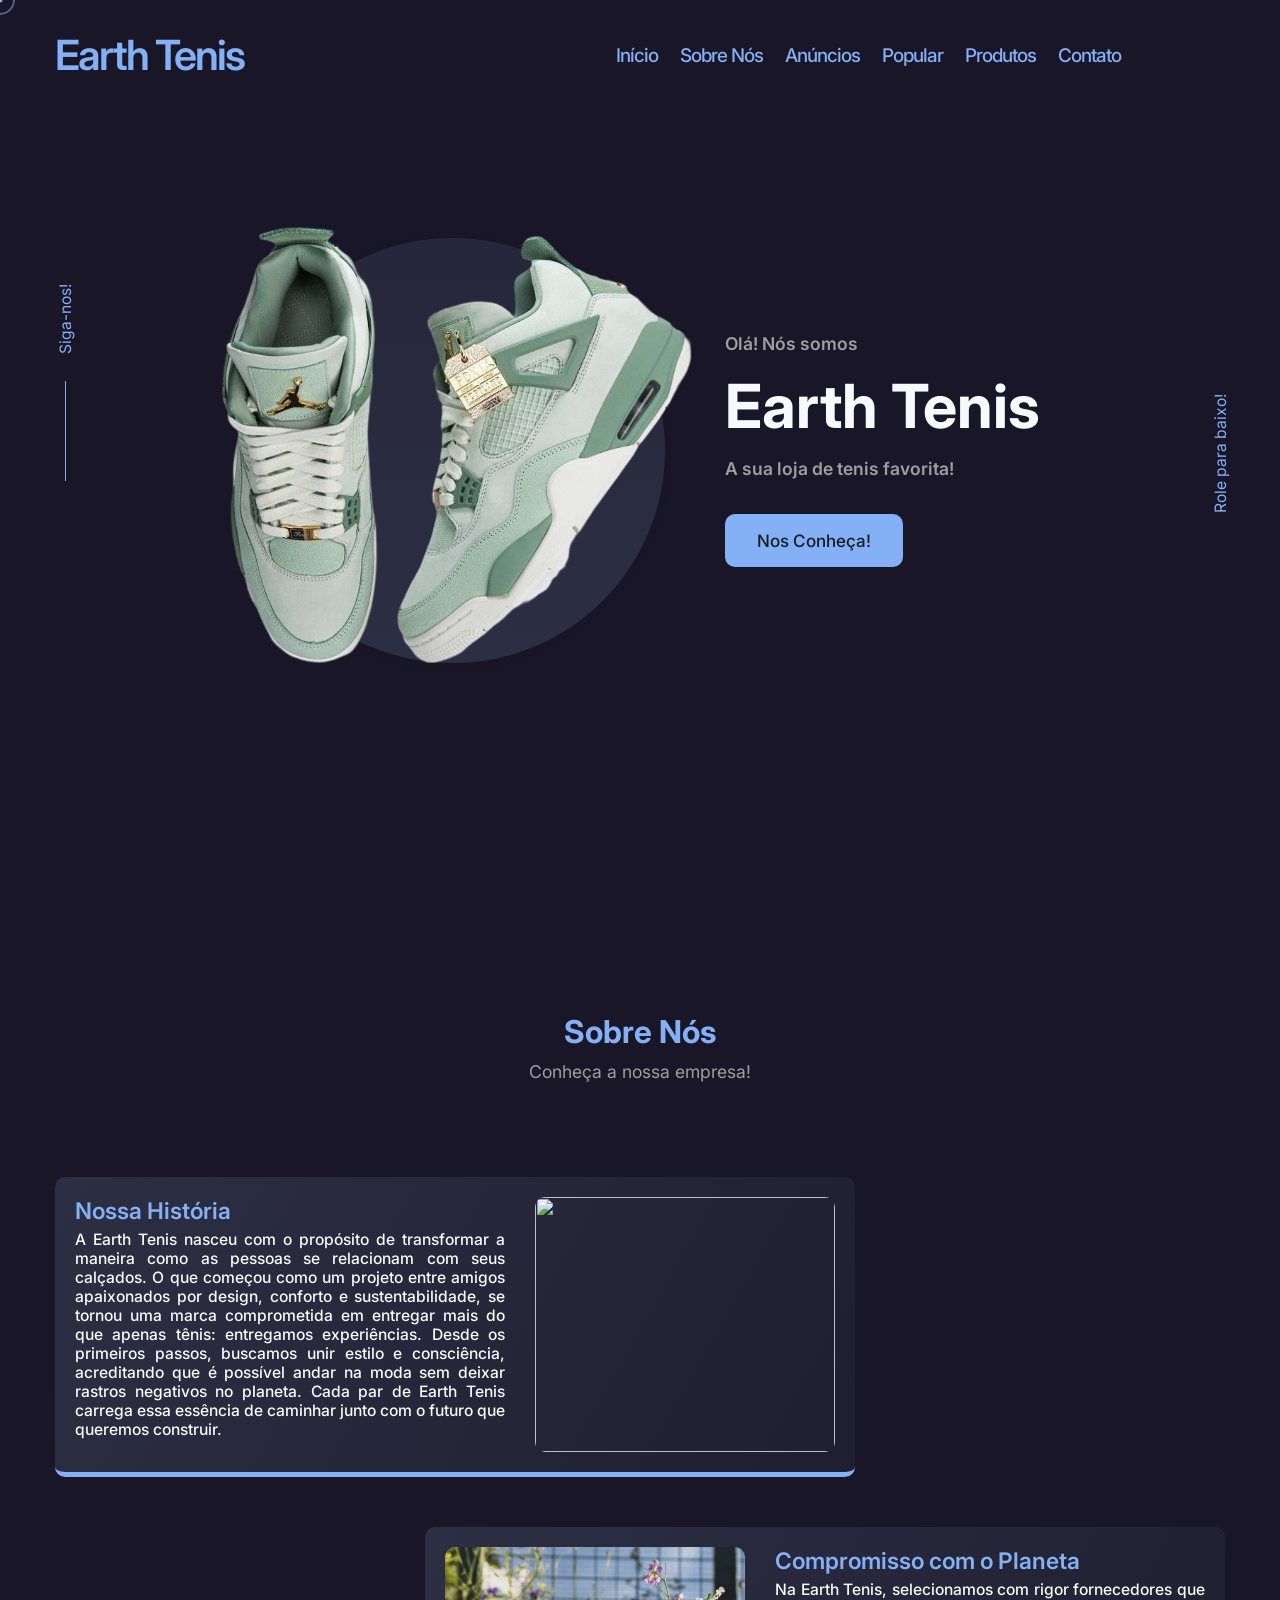
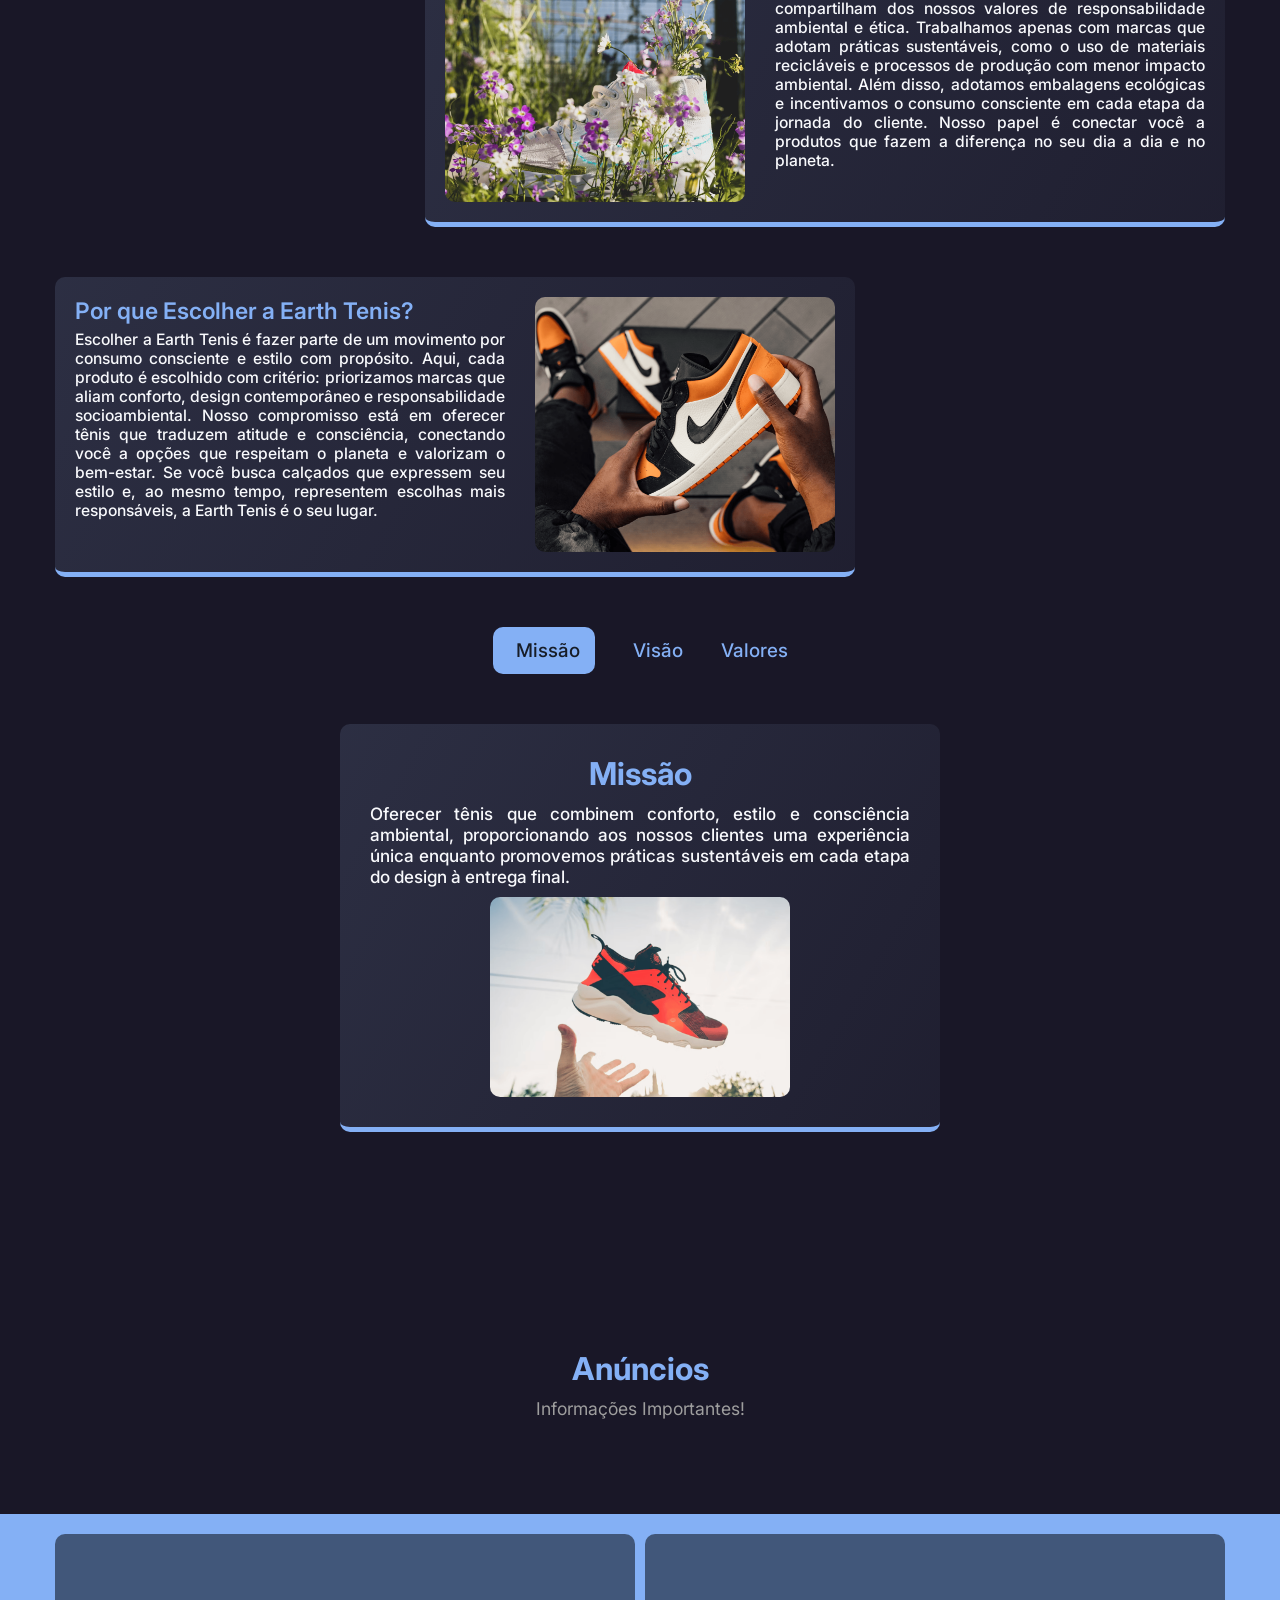
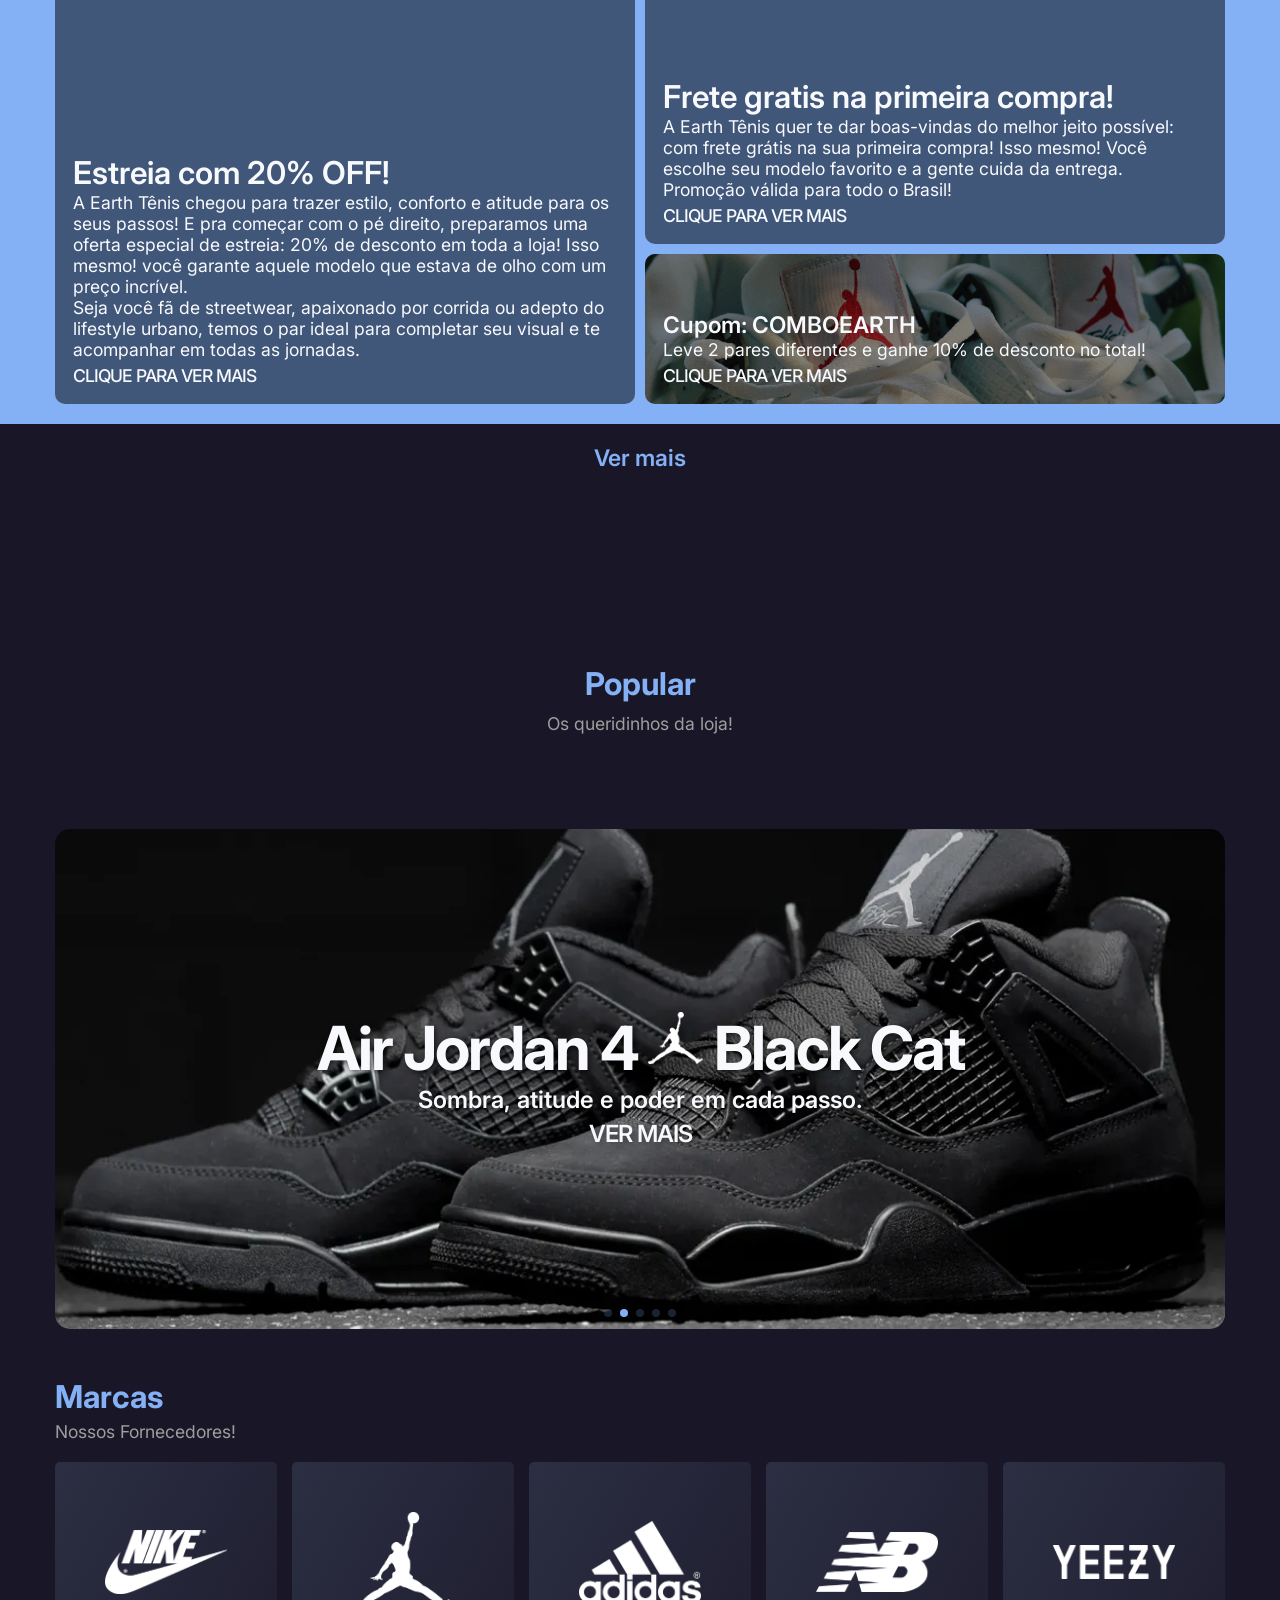
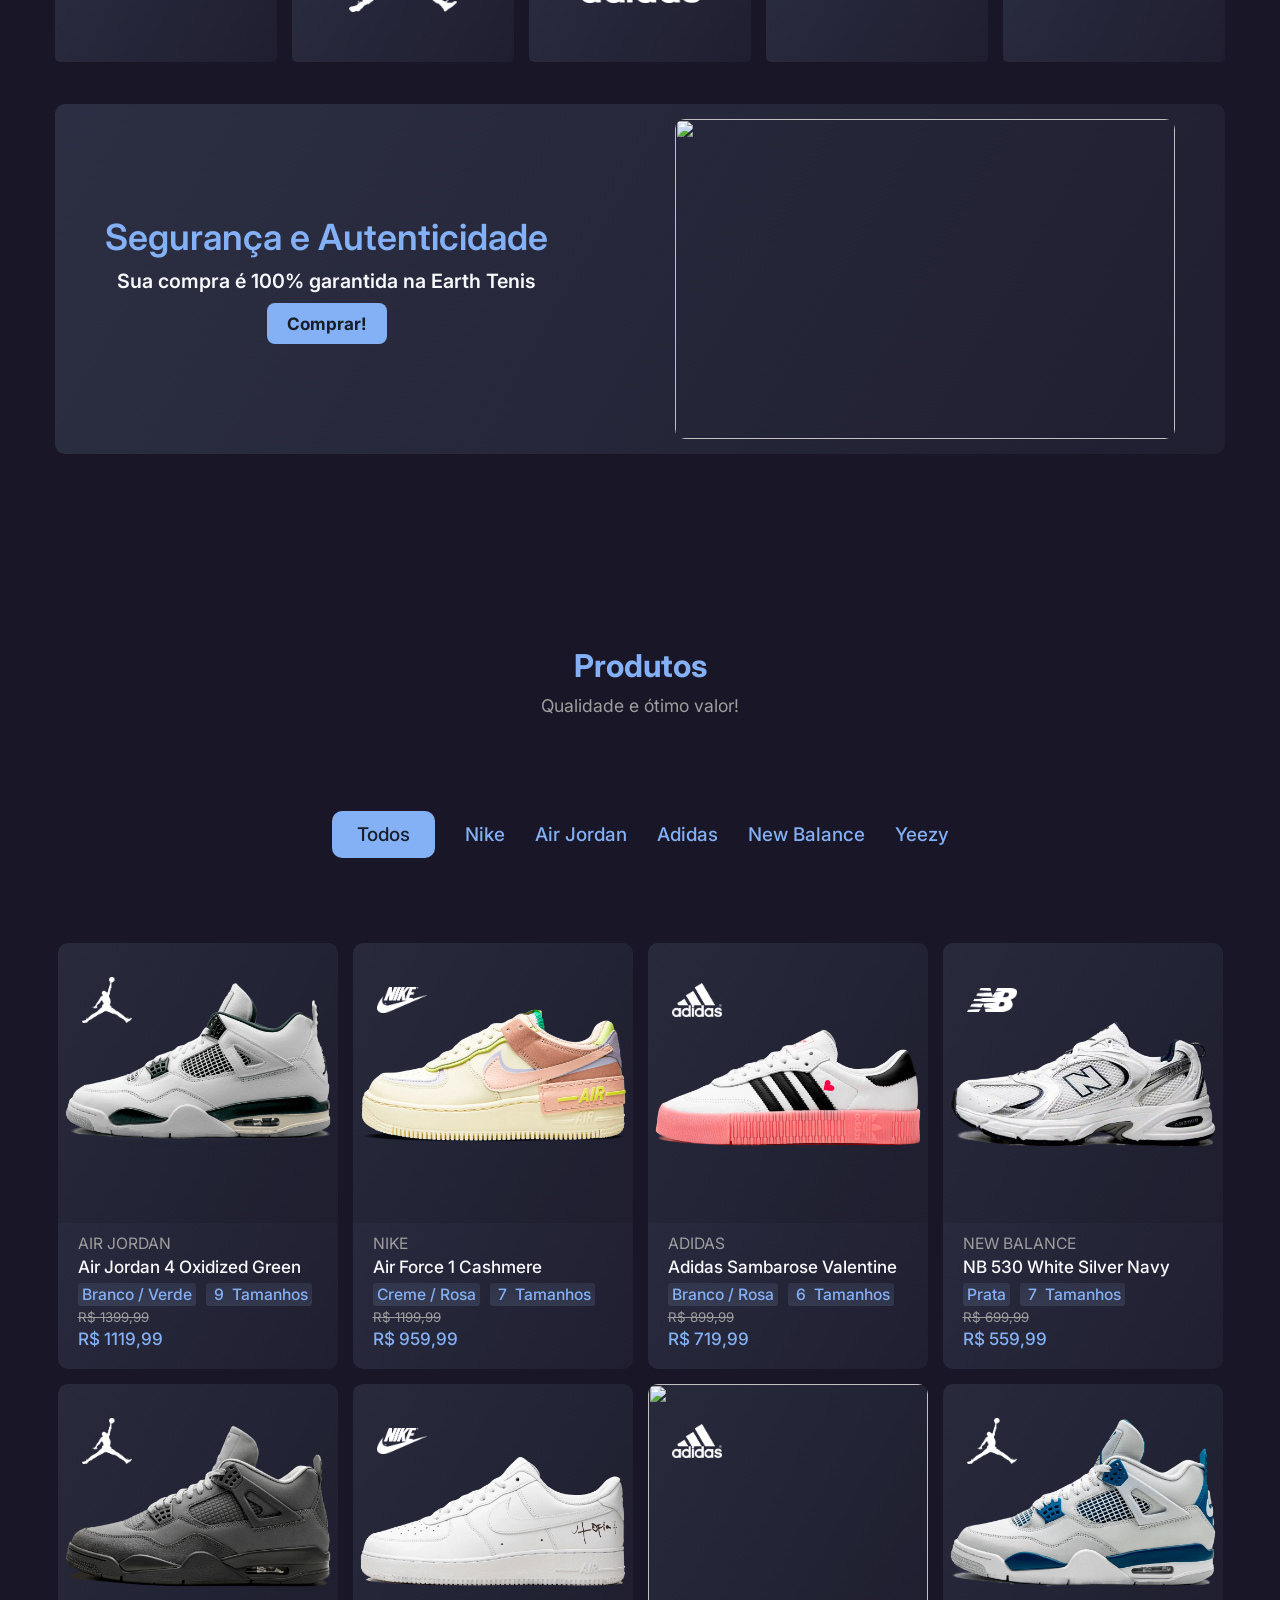
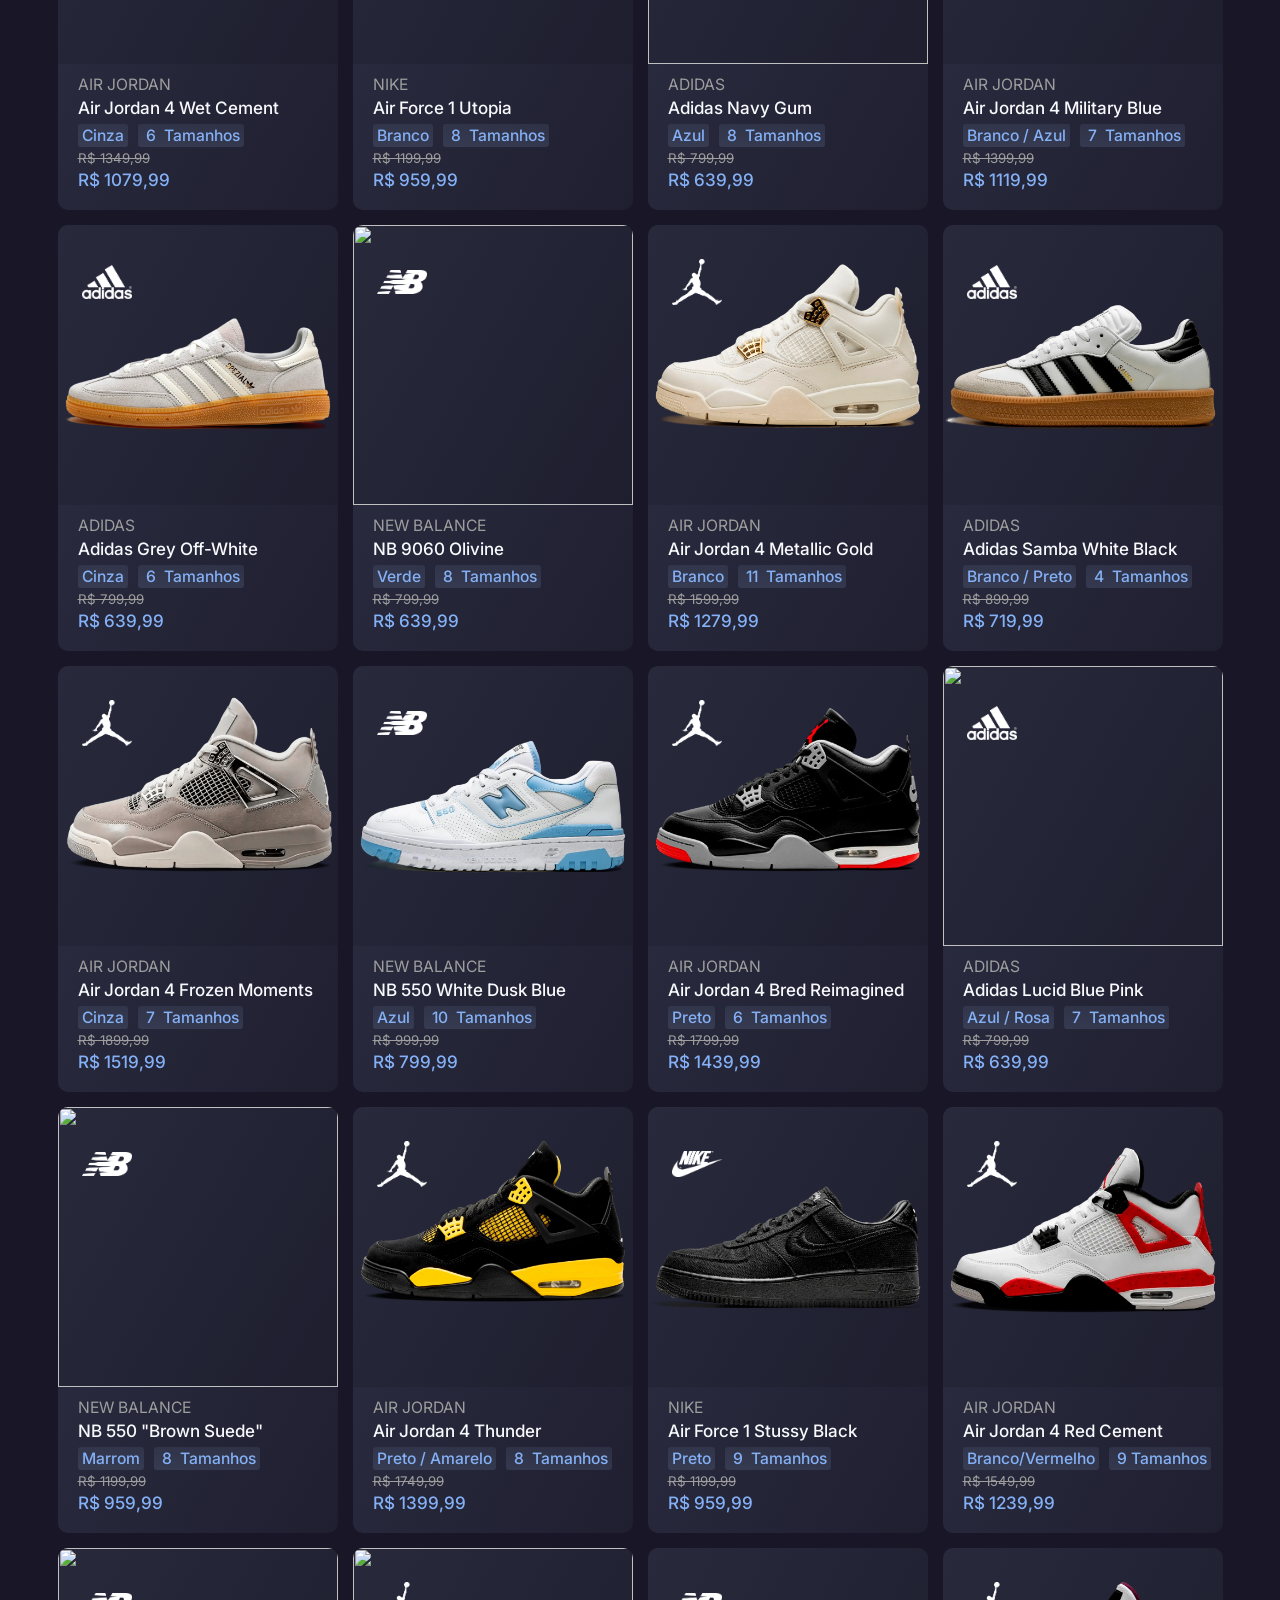
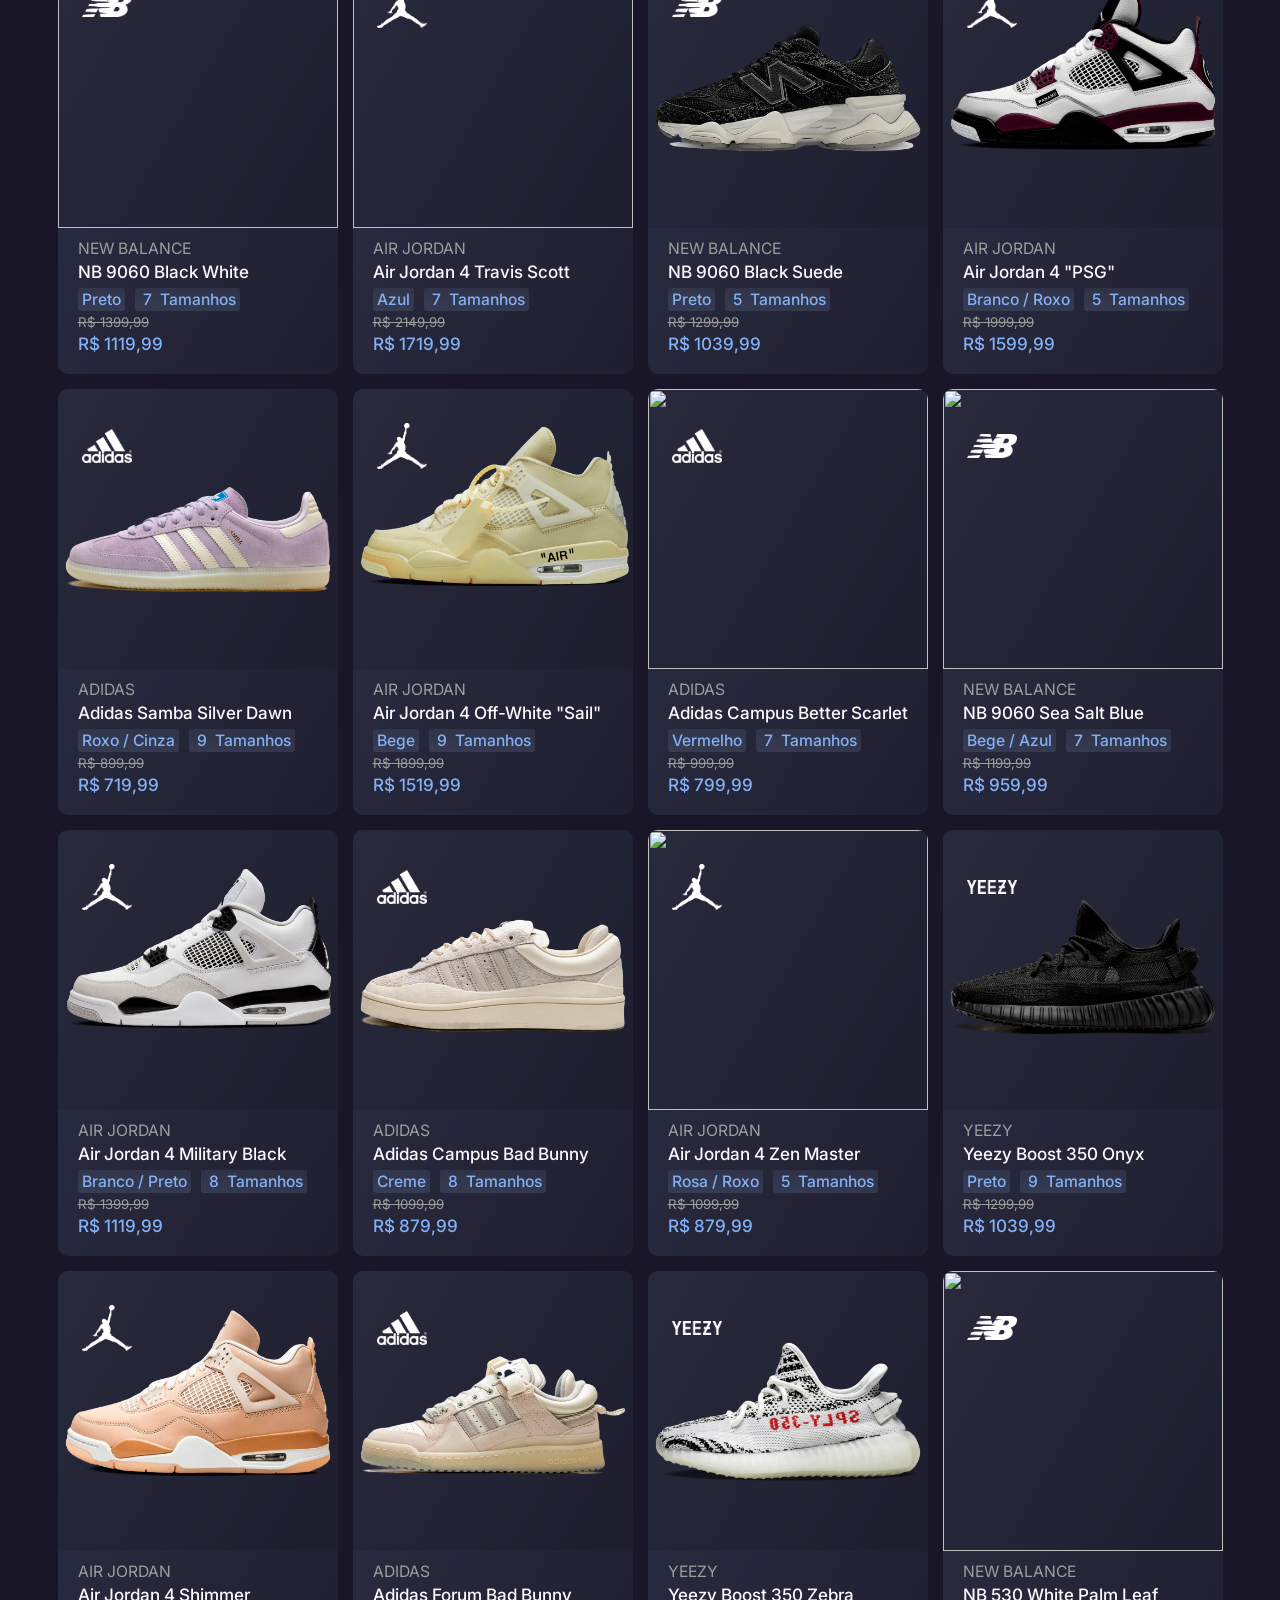
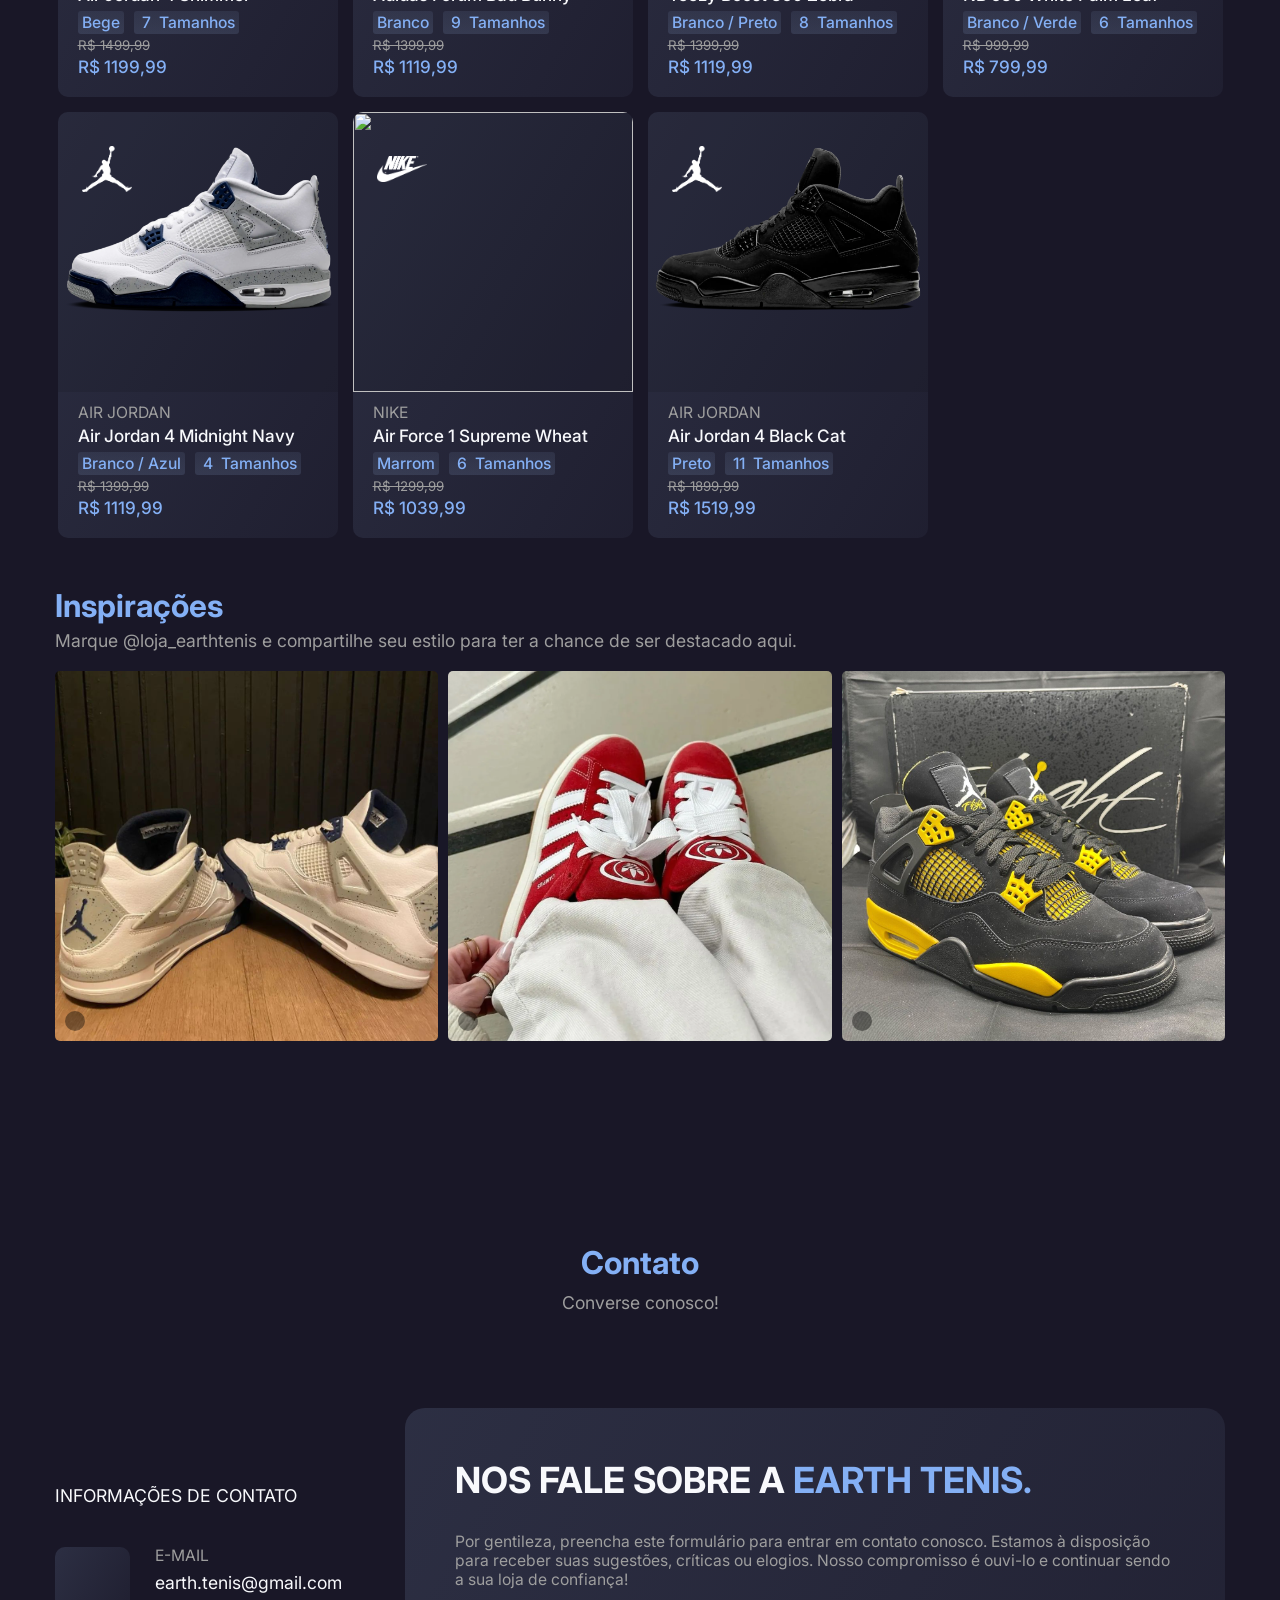
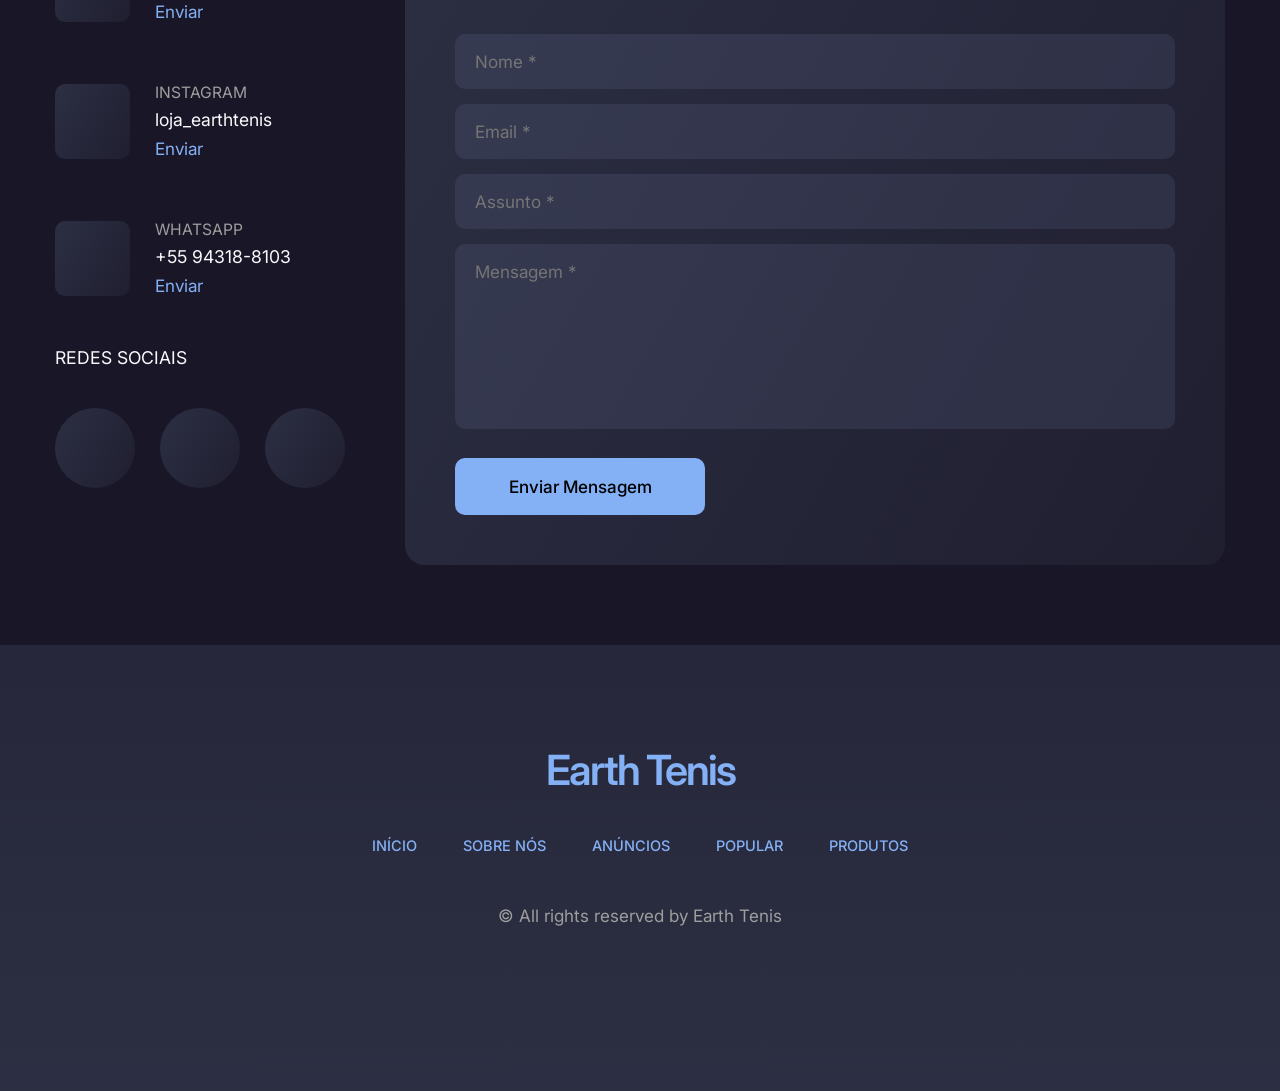
==== commit 9589c5e1: "Added Smooth Animations With ScrollRevealJs" ====
--- a/index.html
+++ b/index.html
@@ -11,6 +11,8 @@
     <link rel="stylesheet" href="assets/css/swiper-bundle.min.css">
     <!--========== Remixicon ==========-->
     <link rel="stylesheet" href="https://cdnjs.cloudflare.com/ajax/libs/remixicon/4.2.0/remixicon.css">
+    <!--========== ScrollReveal JS ==========-->
+    <script src="https://unpkg.com/scrollreveal@4.0.0/dist/scrollreveal.min.js"></script>
 
 </head>
 <body>
--- a/assets/css/style.css
+++ b/assets/css/style.css
@@ -738,7 +738,6 @@
     row-gap: 3px;
     animation: up-down 1.5s linear infinite;
     animation-delay: 1.85s;
-    transition: all .3s;
 }
 @keyframes up-down{
     0%{
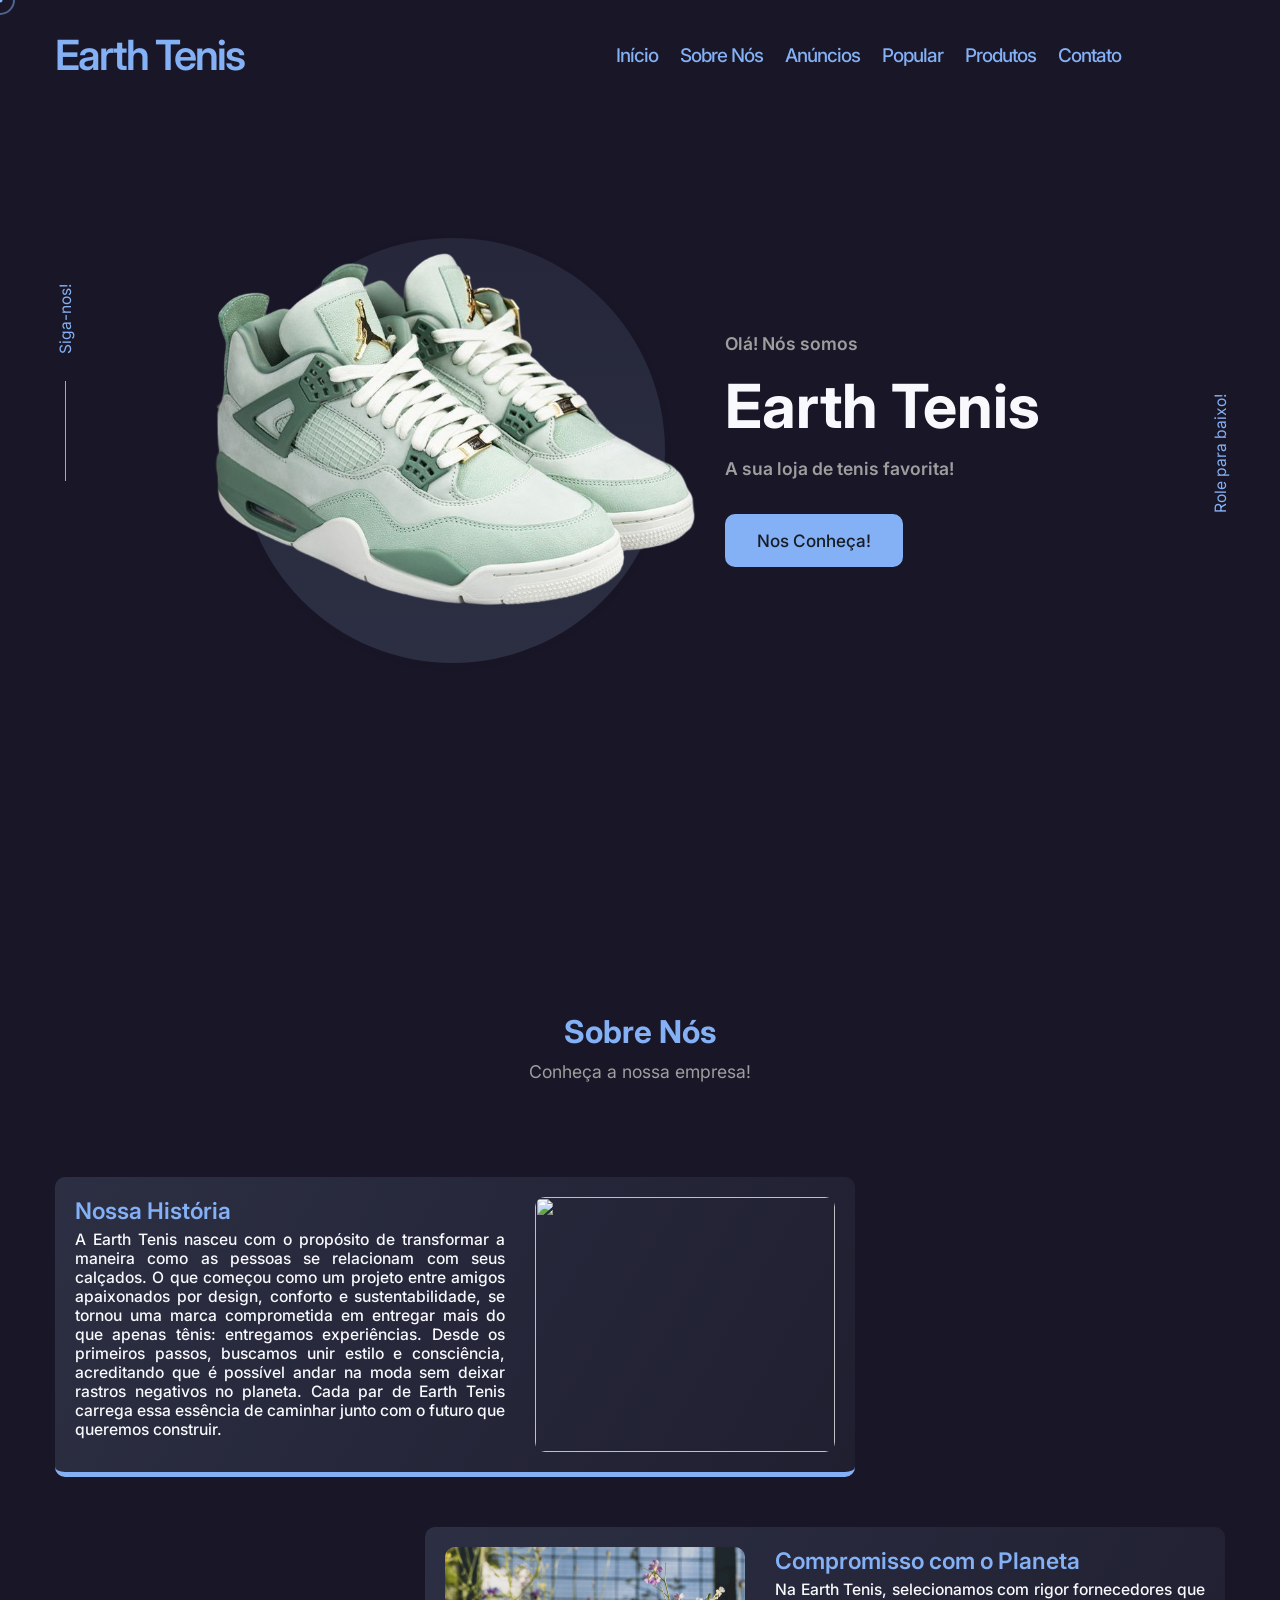
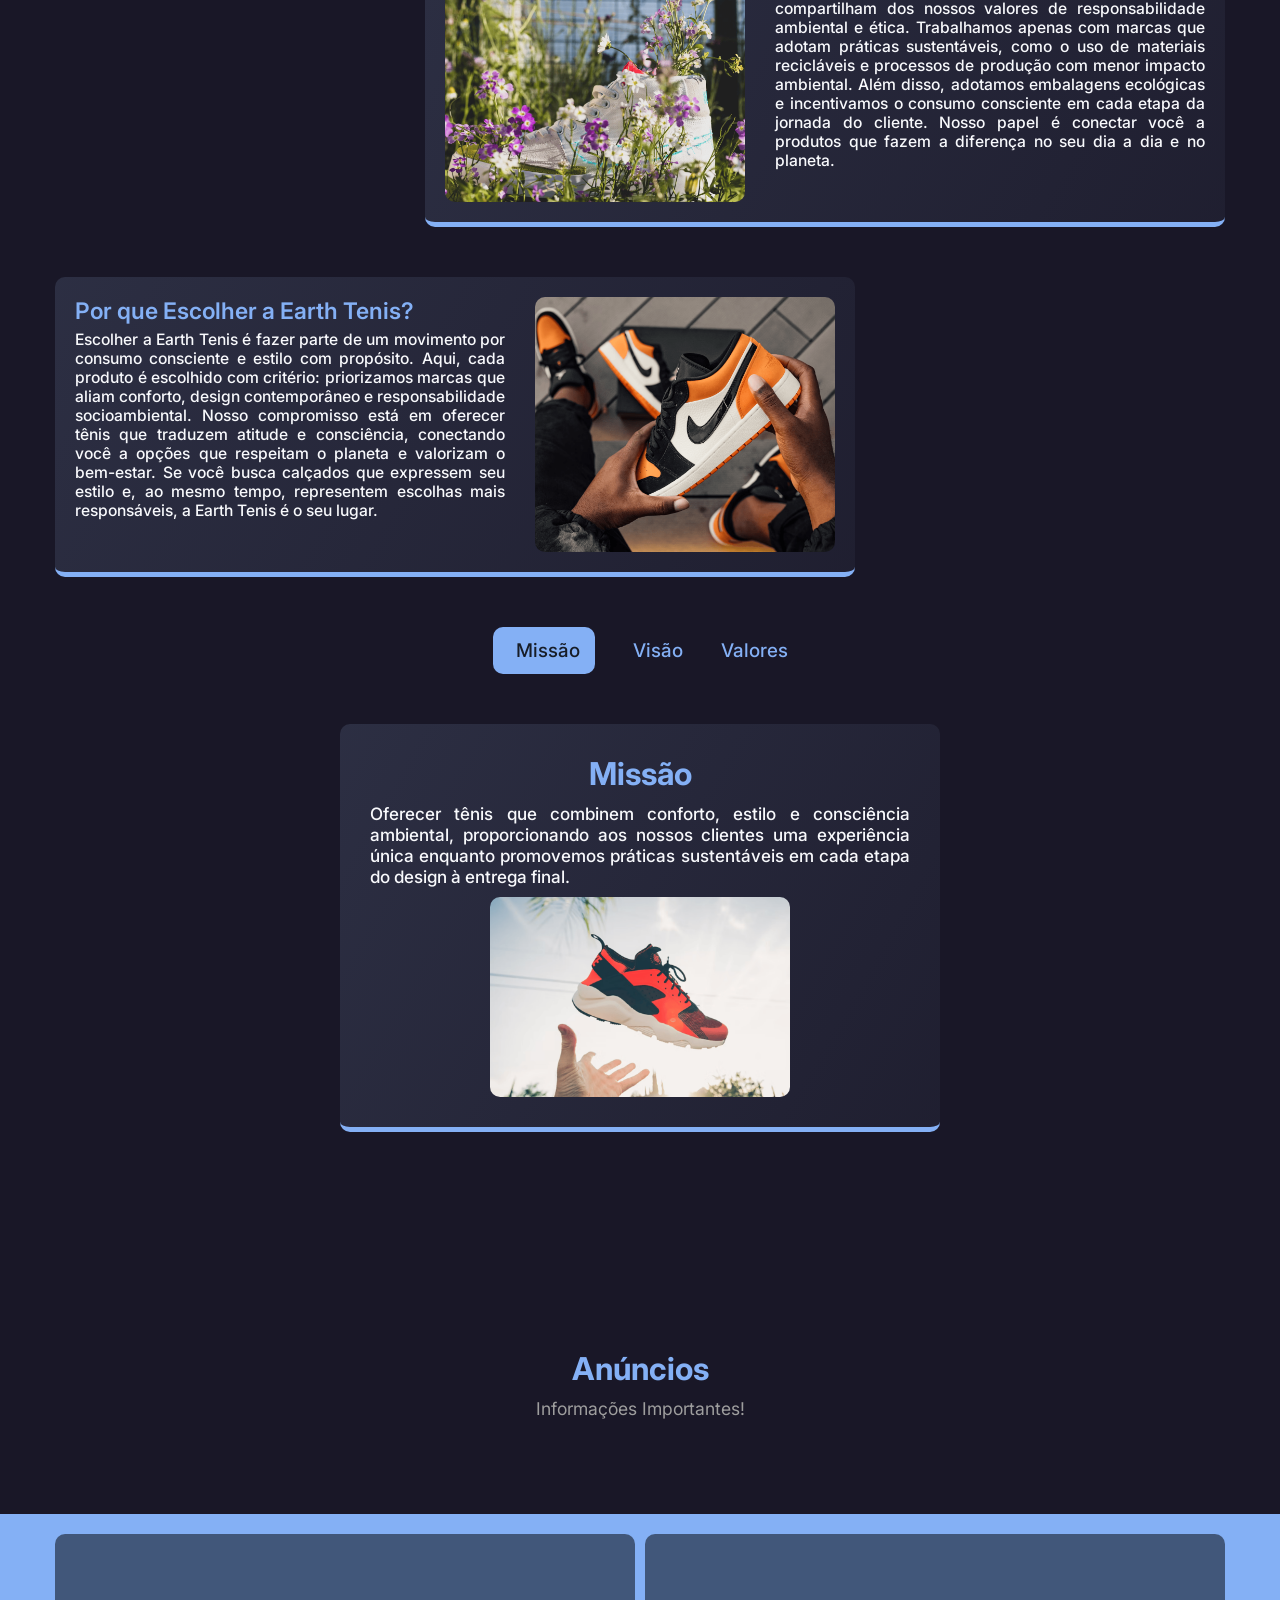
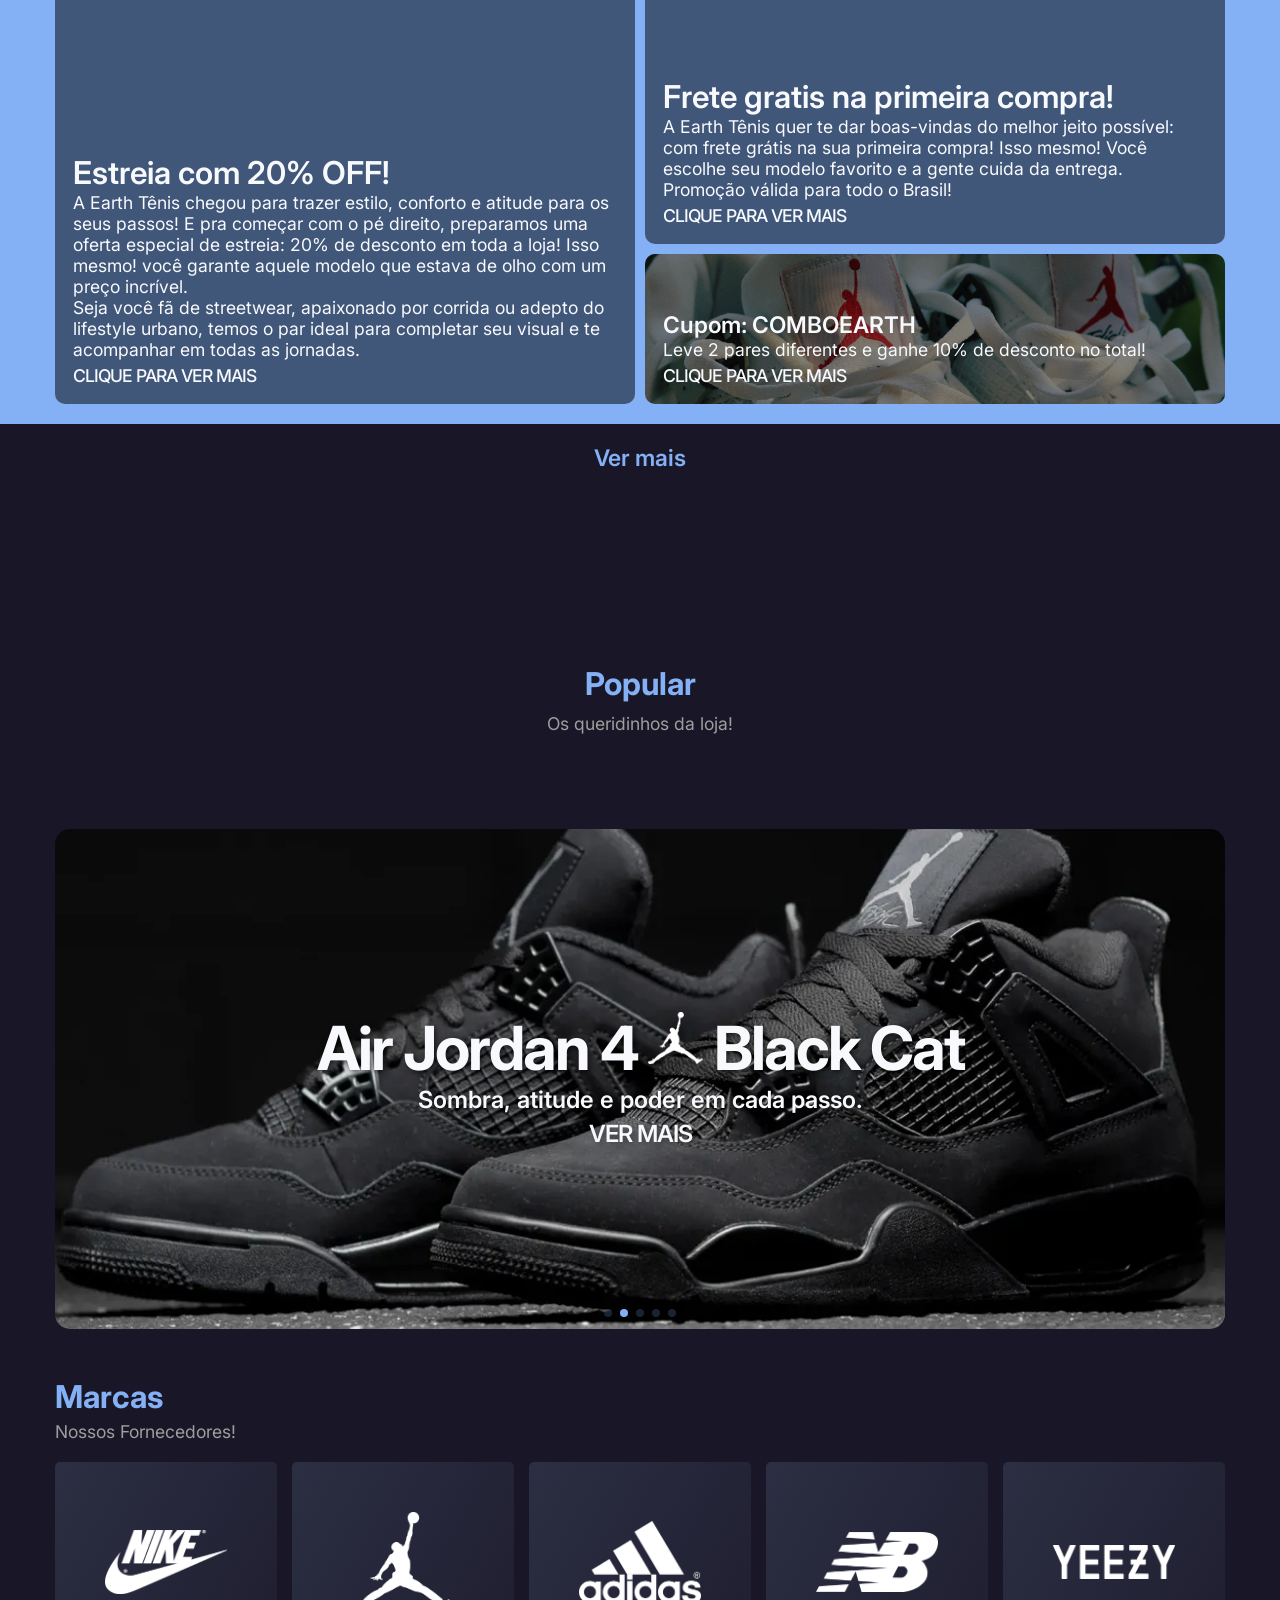
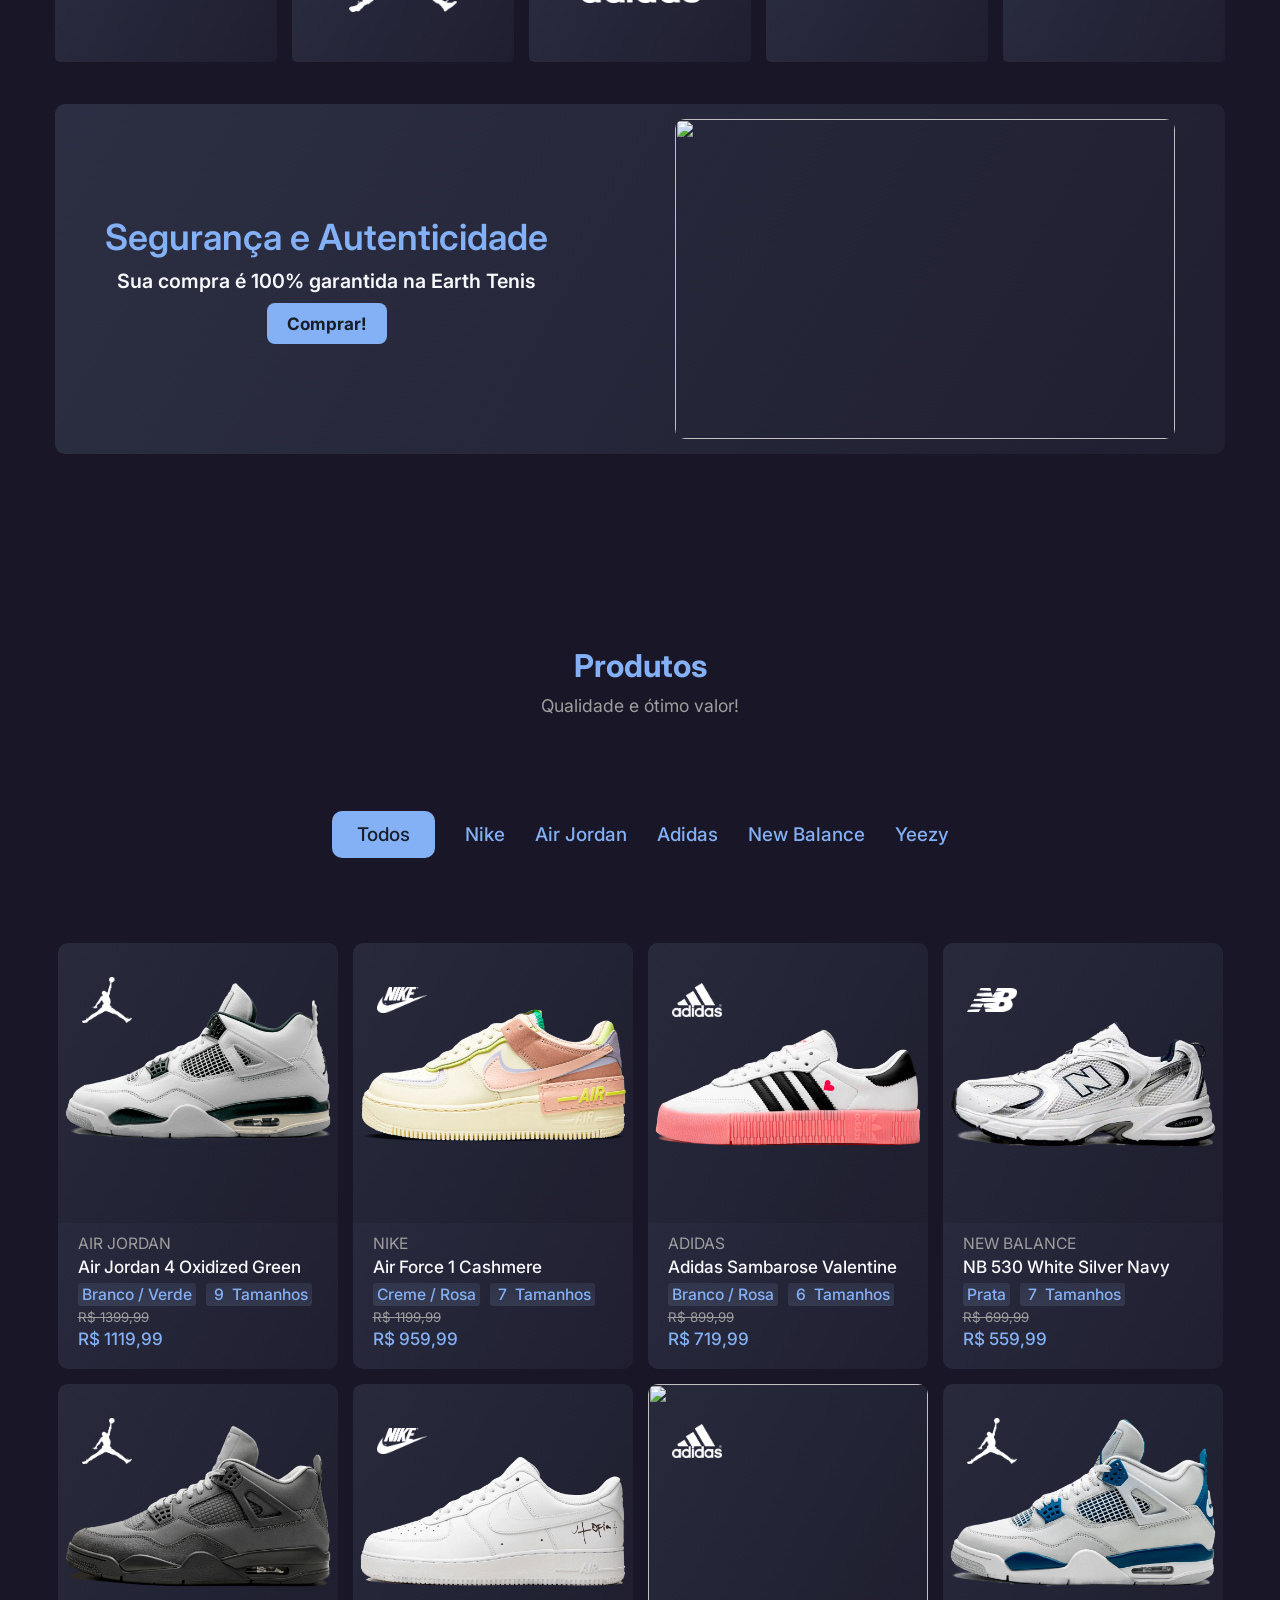
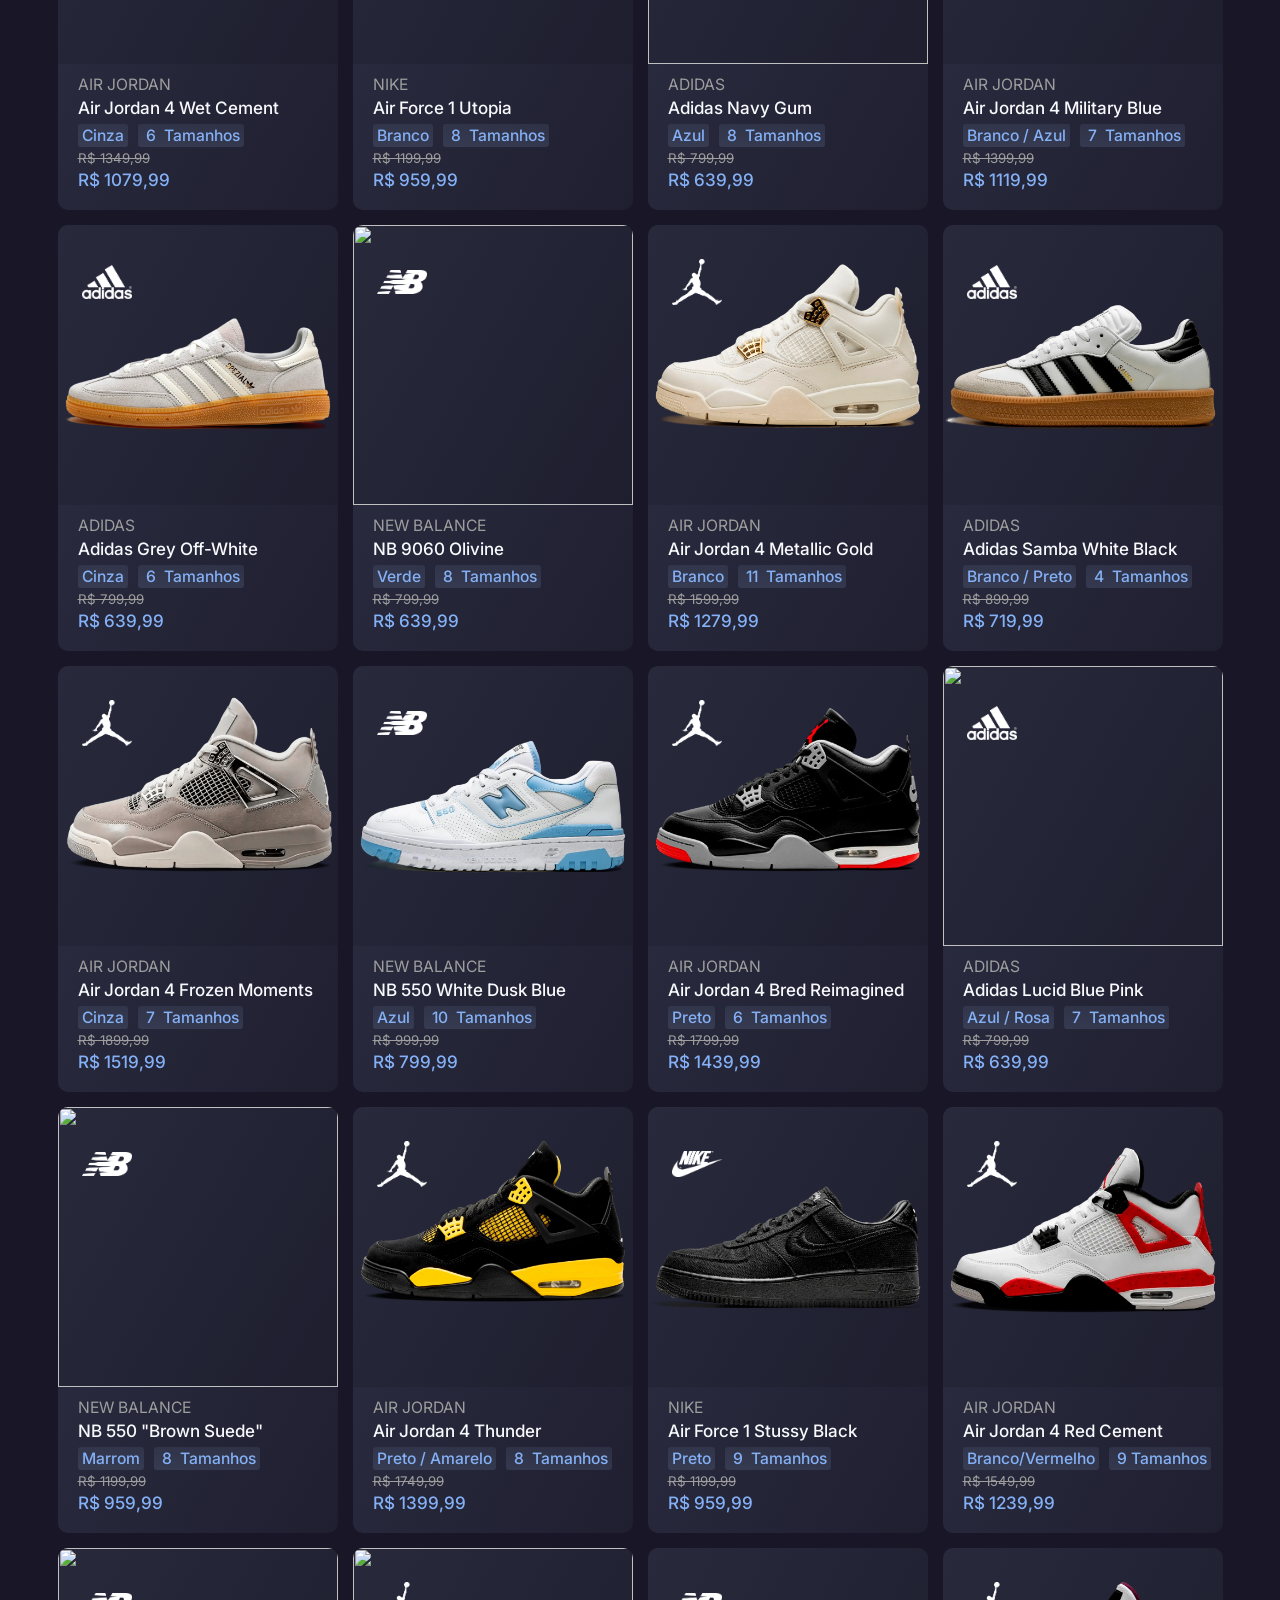
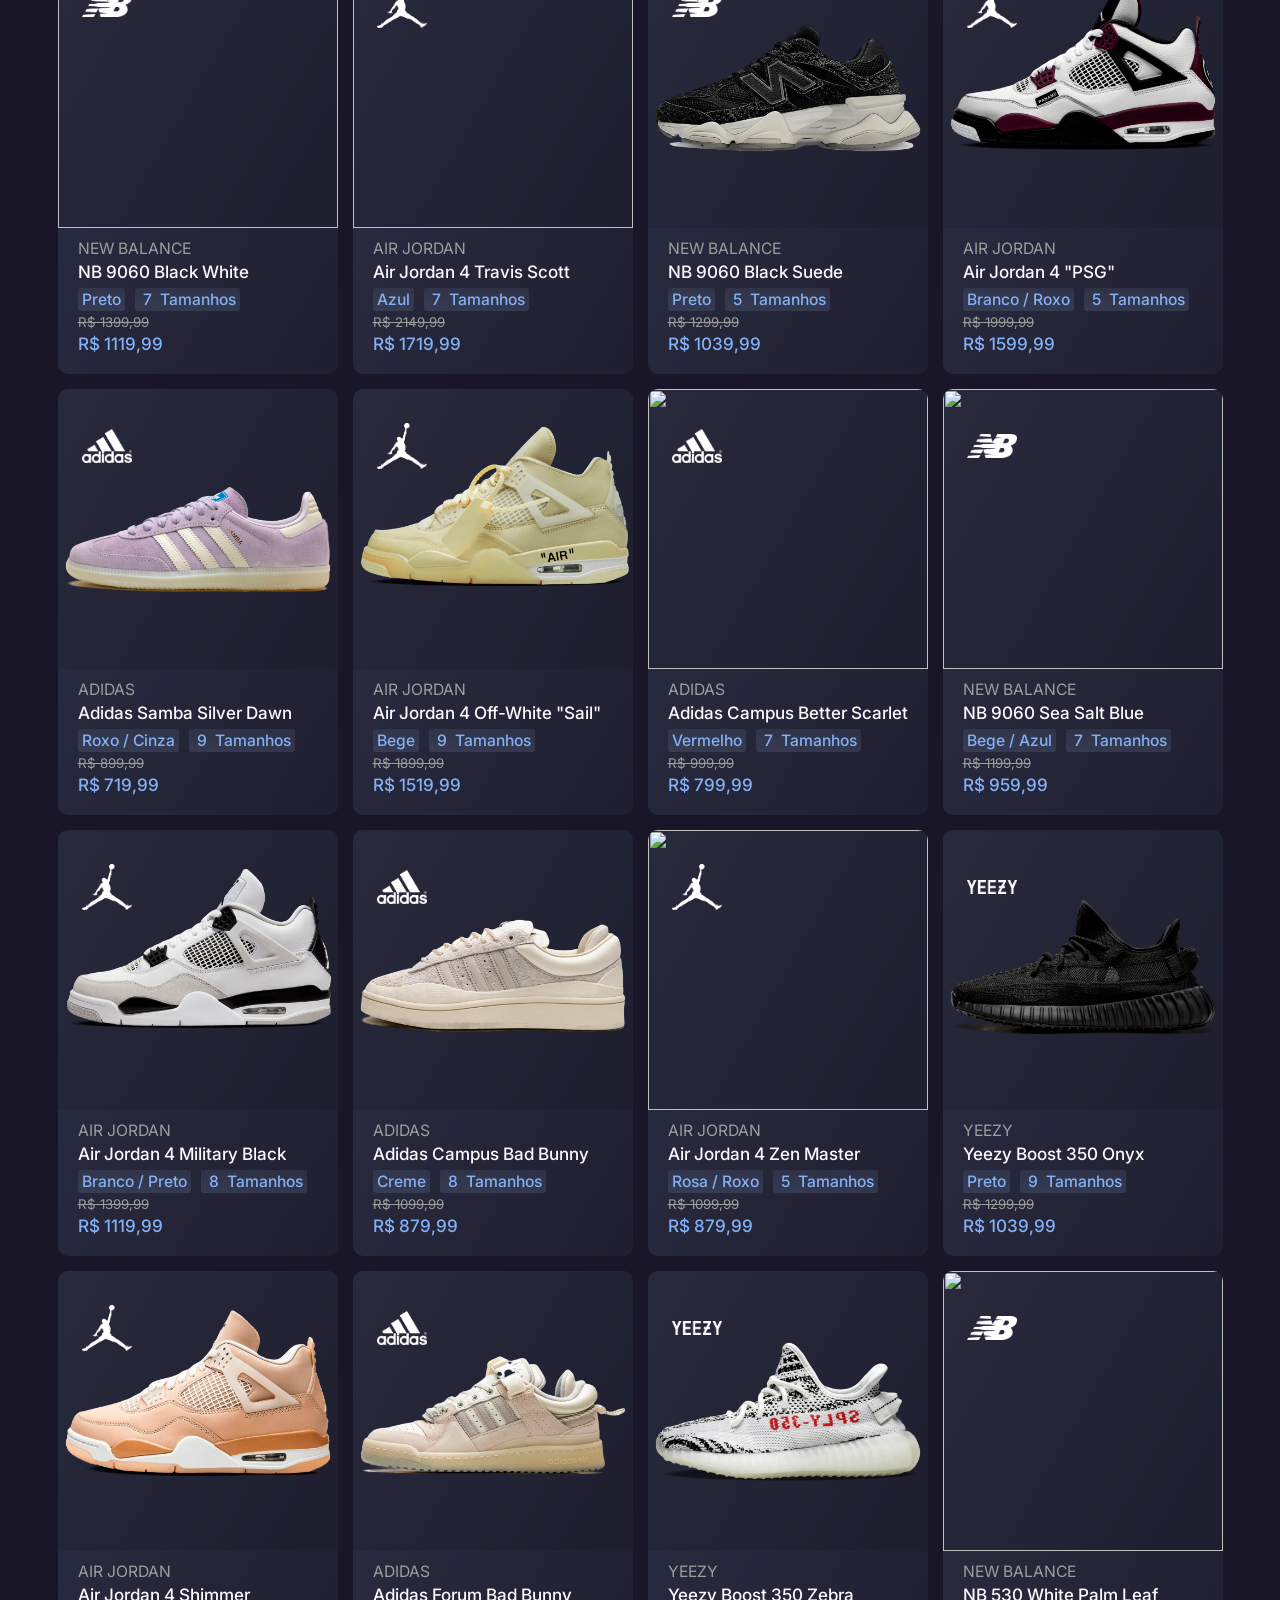
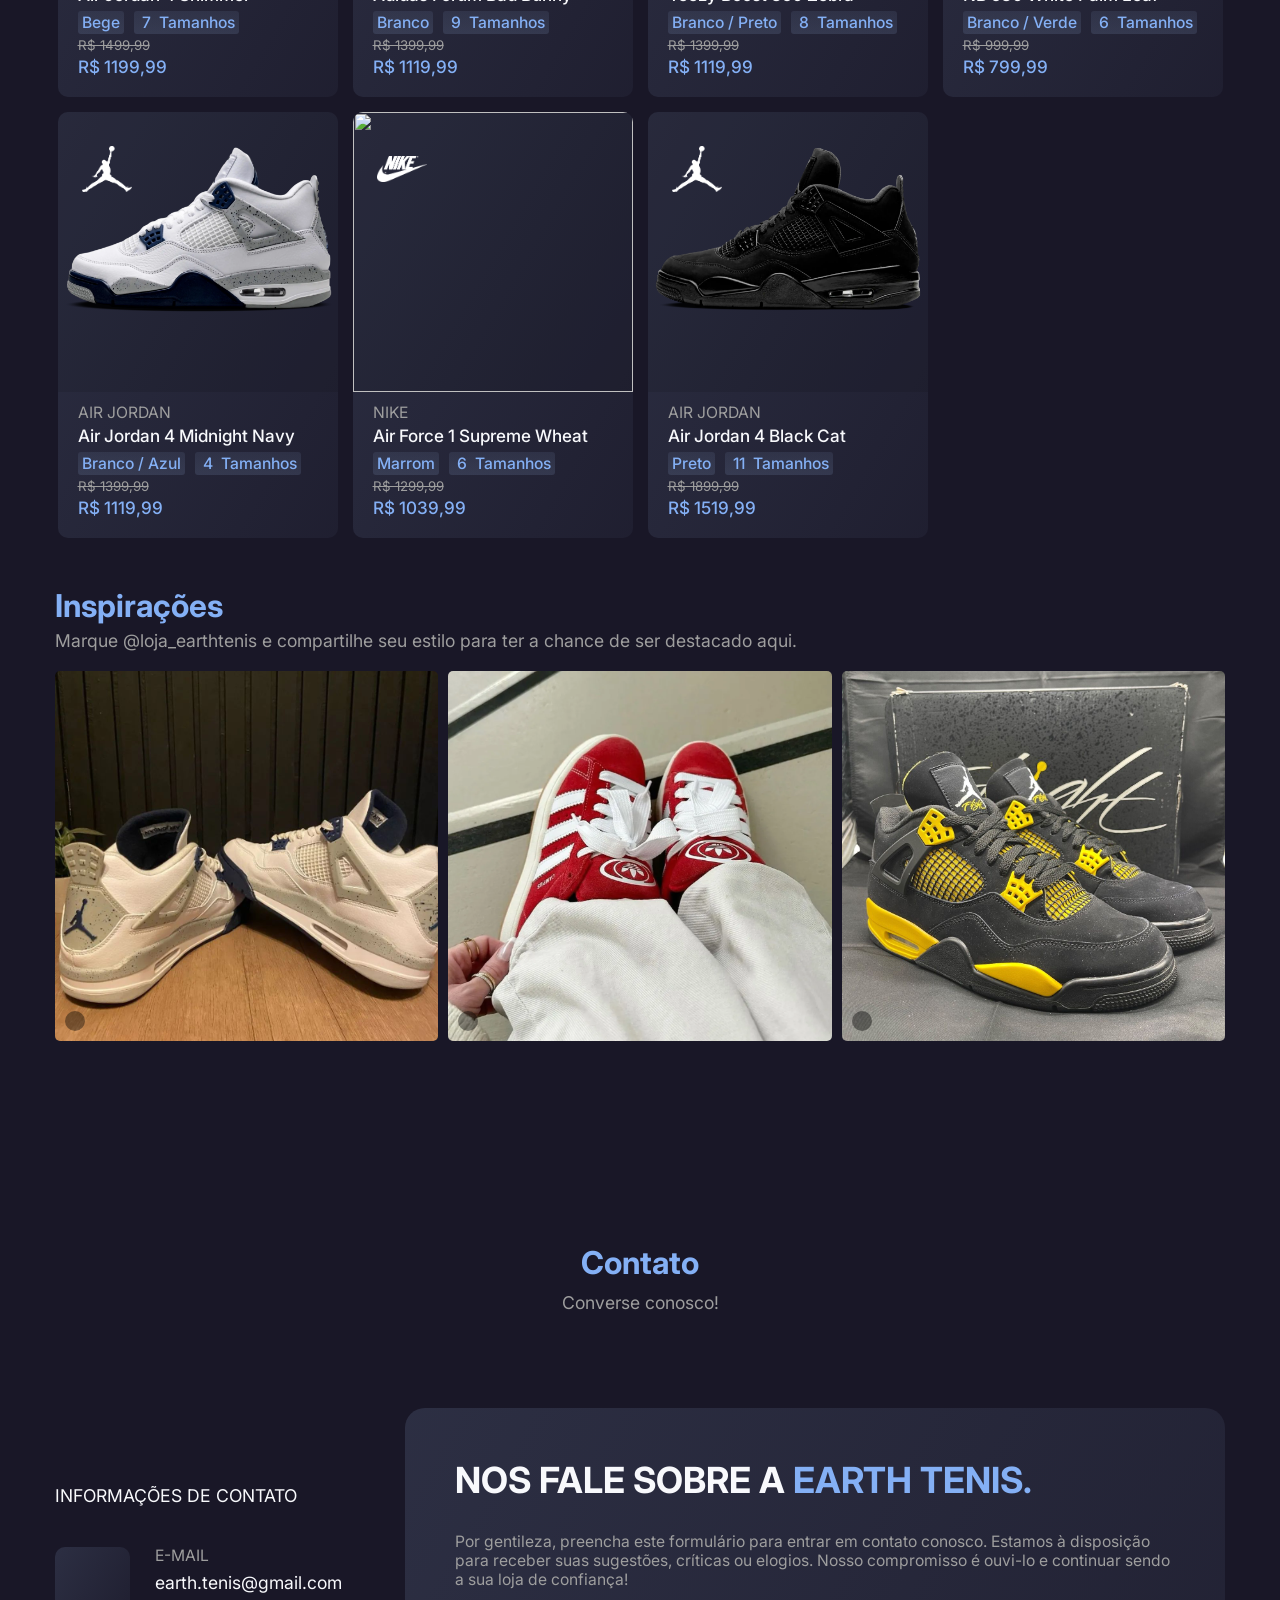
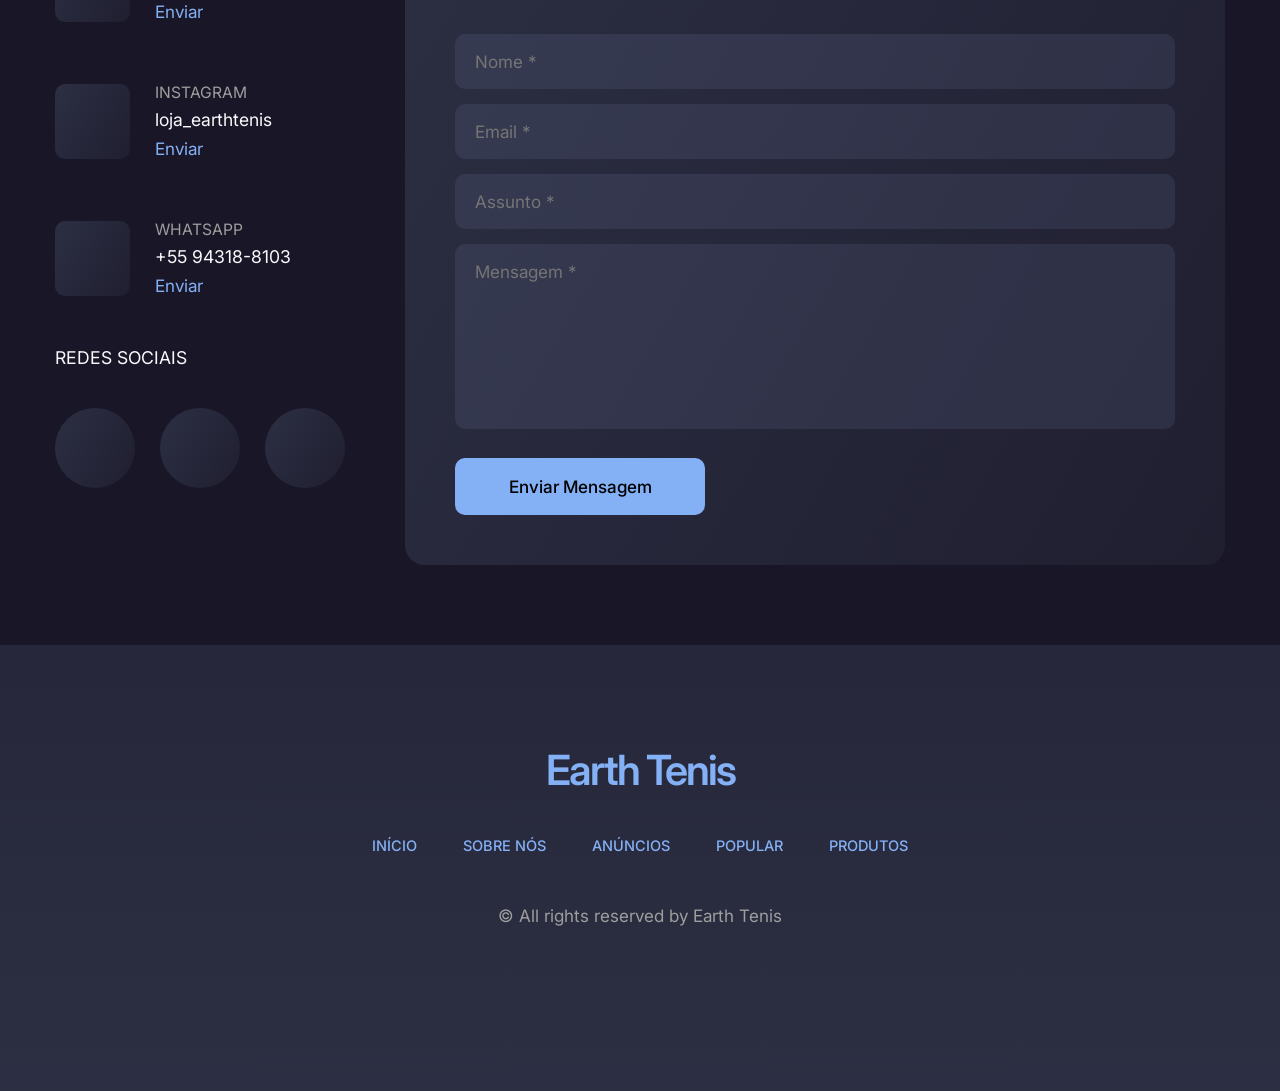
==== commit f51be307: "/fix" ====
--- a/index.html
+++ b/index.html
@@ -267,7 +267,7 @@
                         </div>
                         <div class="notice small" style="background-image: url('assets/imgs/notices-imgs/notice-img-14.jpg');">
                             <h4>Cupom: DEMAIS600 <i class="ri-price-tag-3-fill"></i></h4>
-                            <p>Em compras acima de R$5000,00 ganhe R$6000 de desconto no total!</p>
+                            <p>Em compras acima de R$5000,00 ganhe R$600 de desconto no total!</p>
                             <a href="#products">Clique para ver mais</a>
                         </div>
                         <div class="notice medium" style="background-image: url('assets/imgs/notices-imgs/notice-img-15.jpg');">
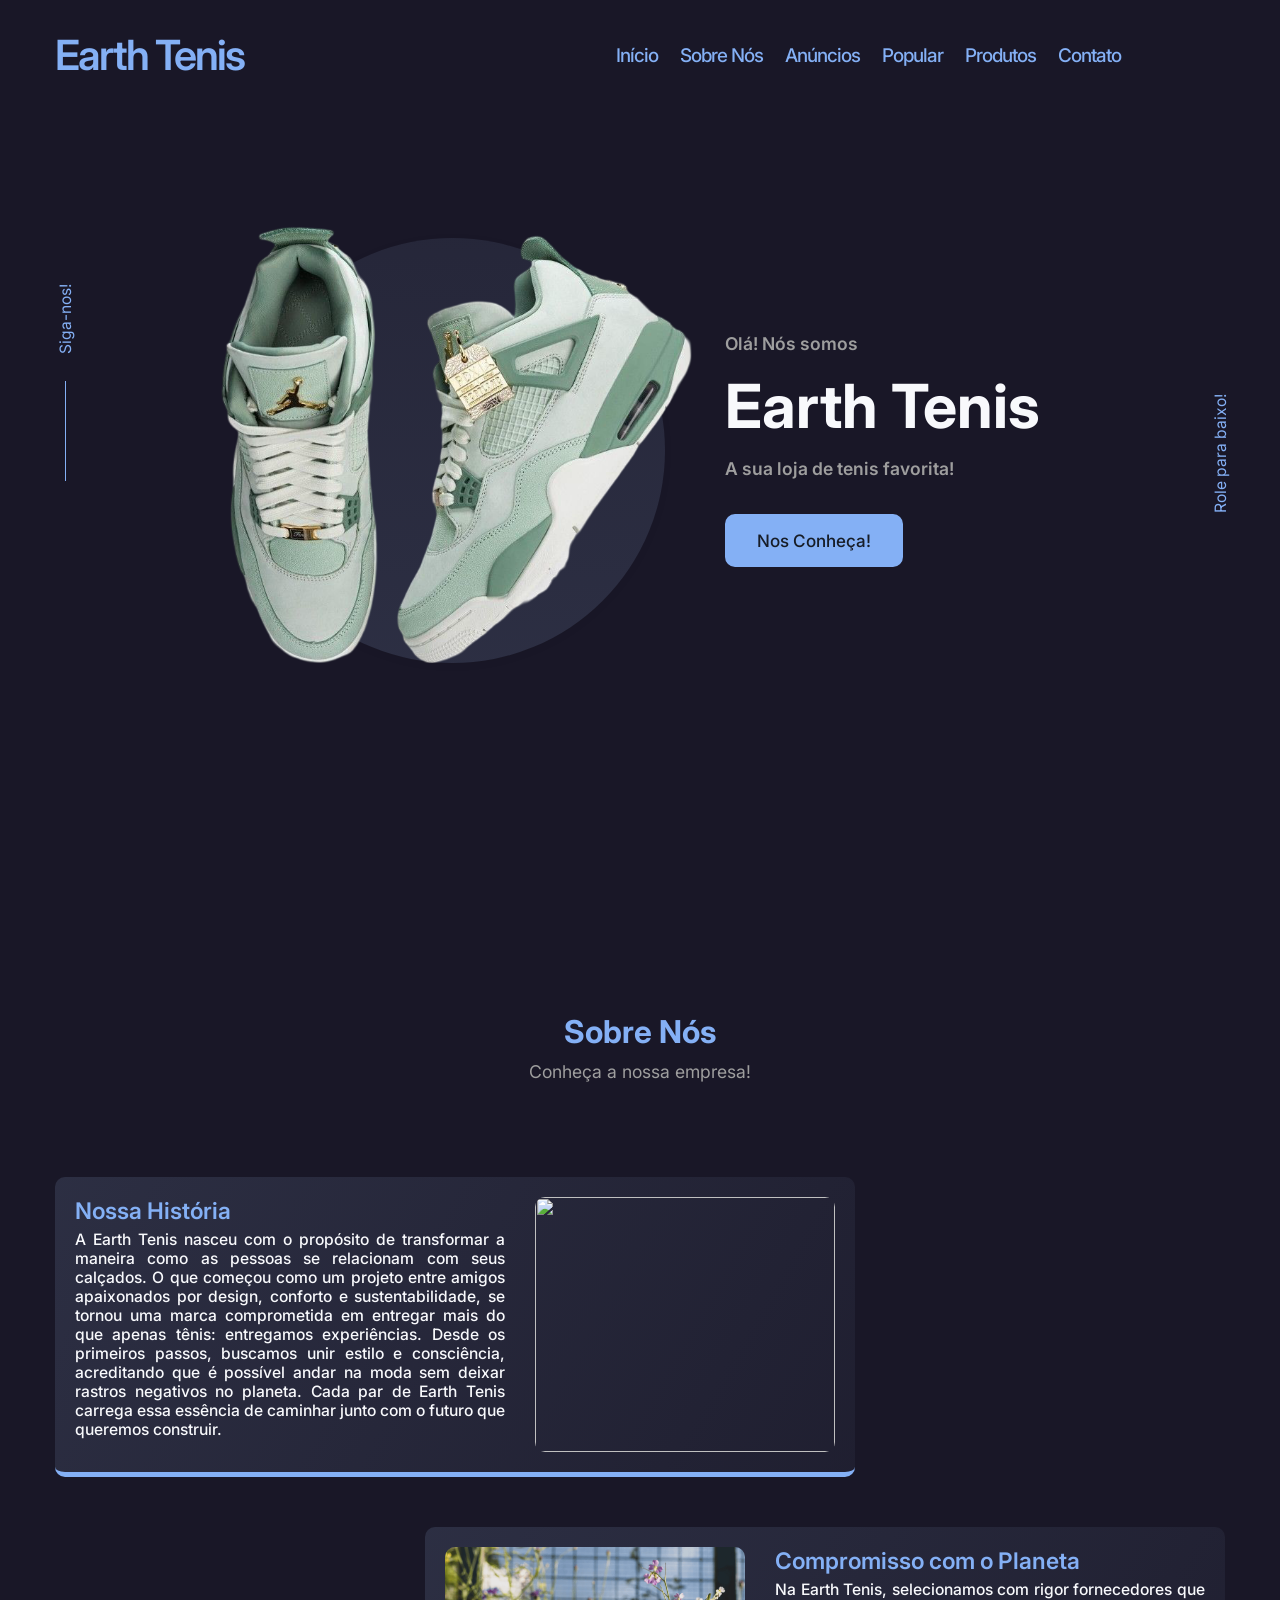
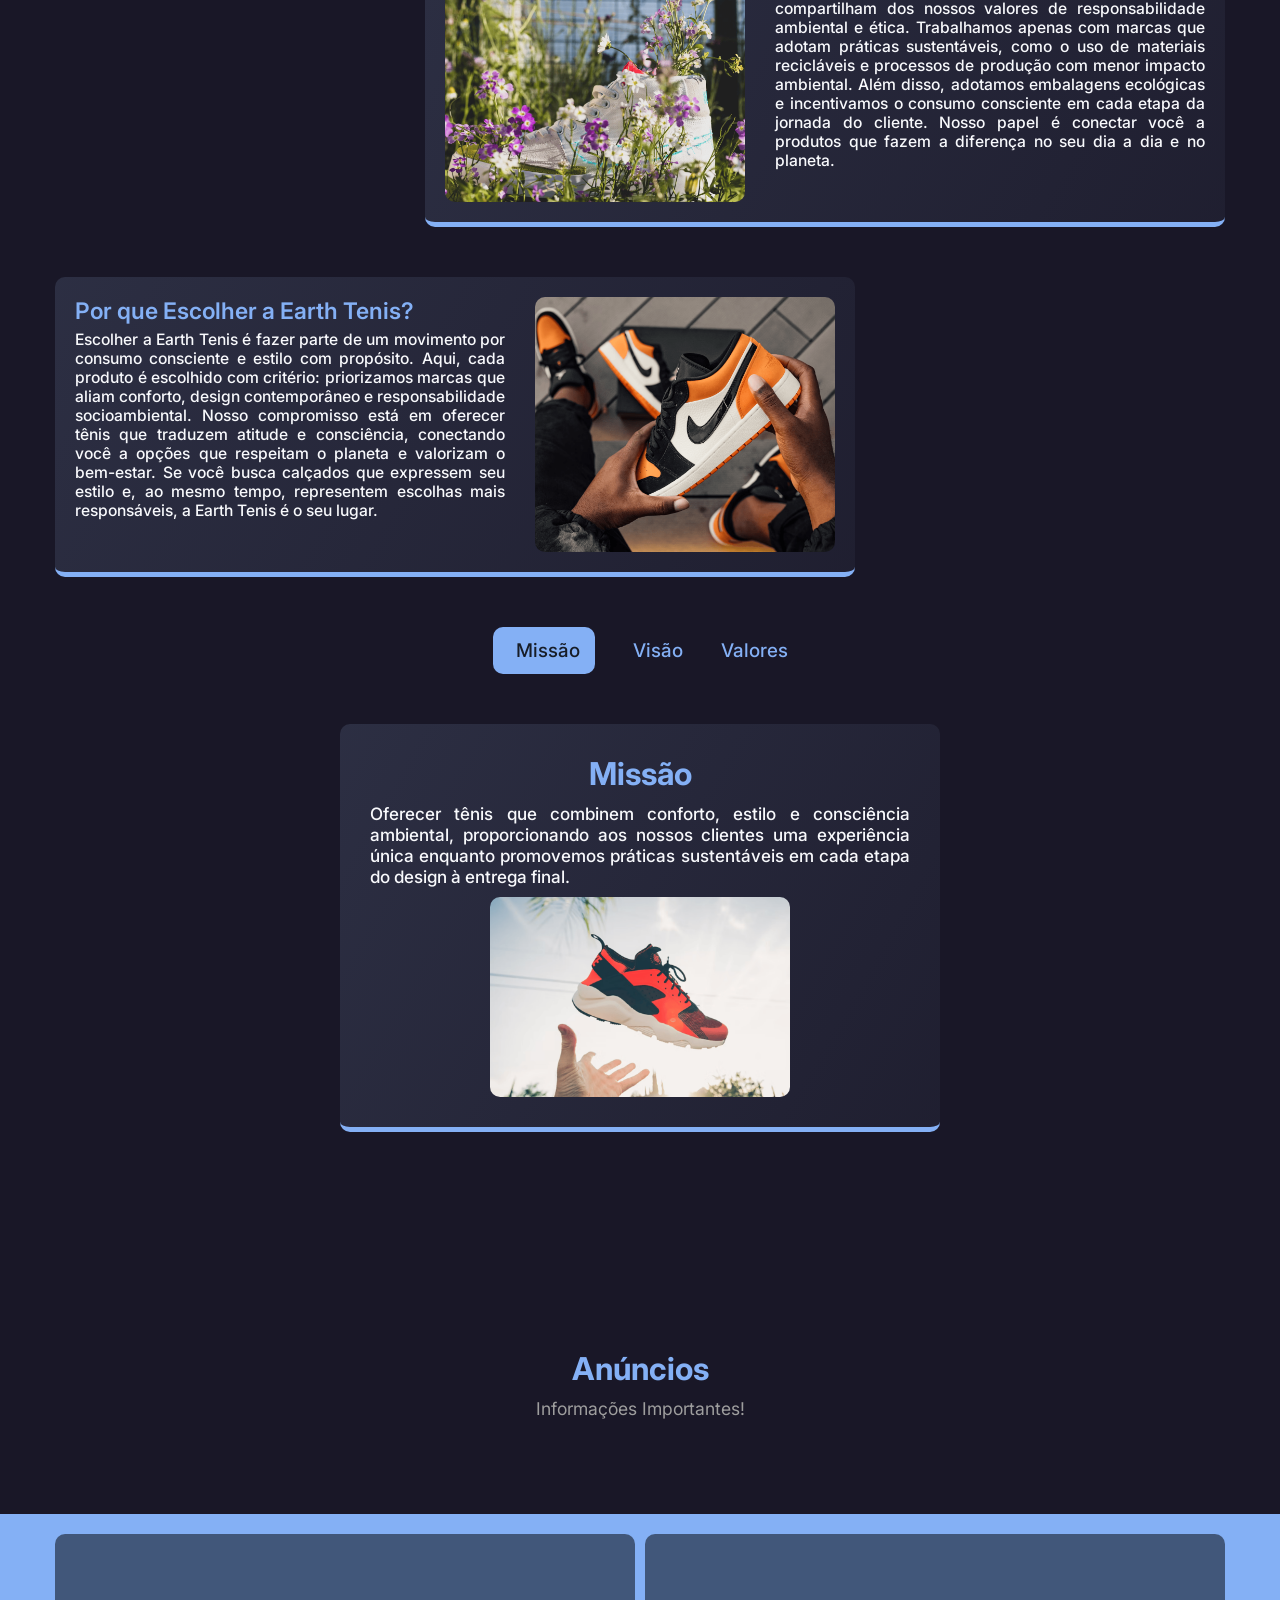
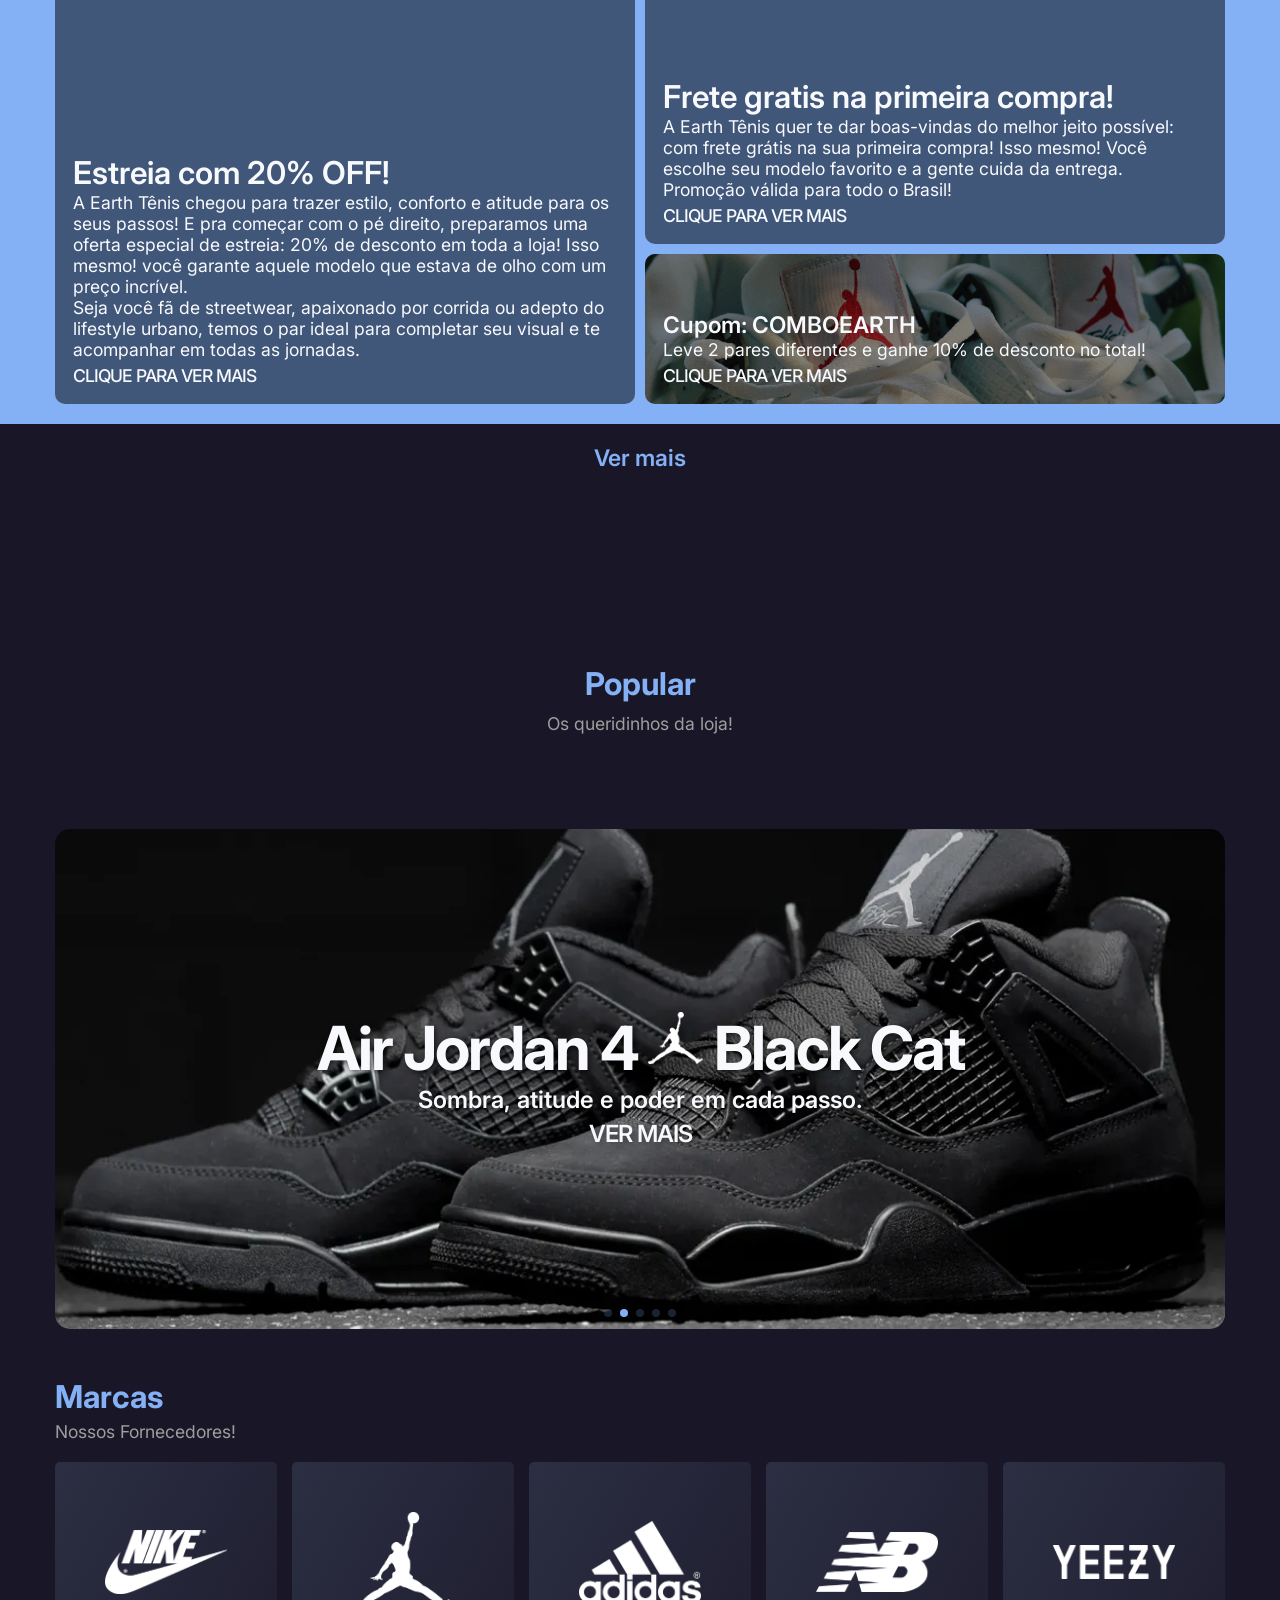
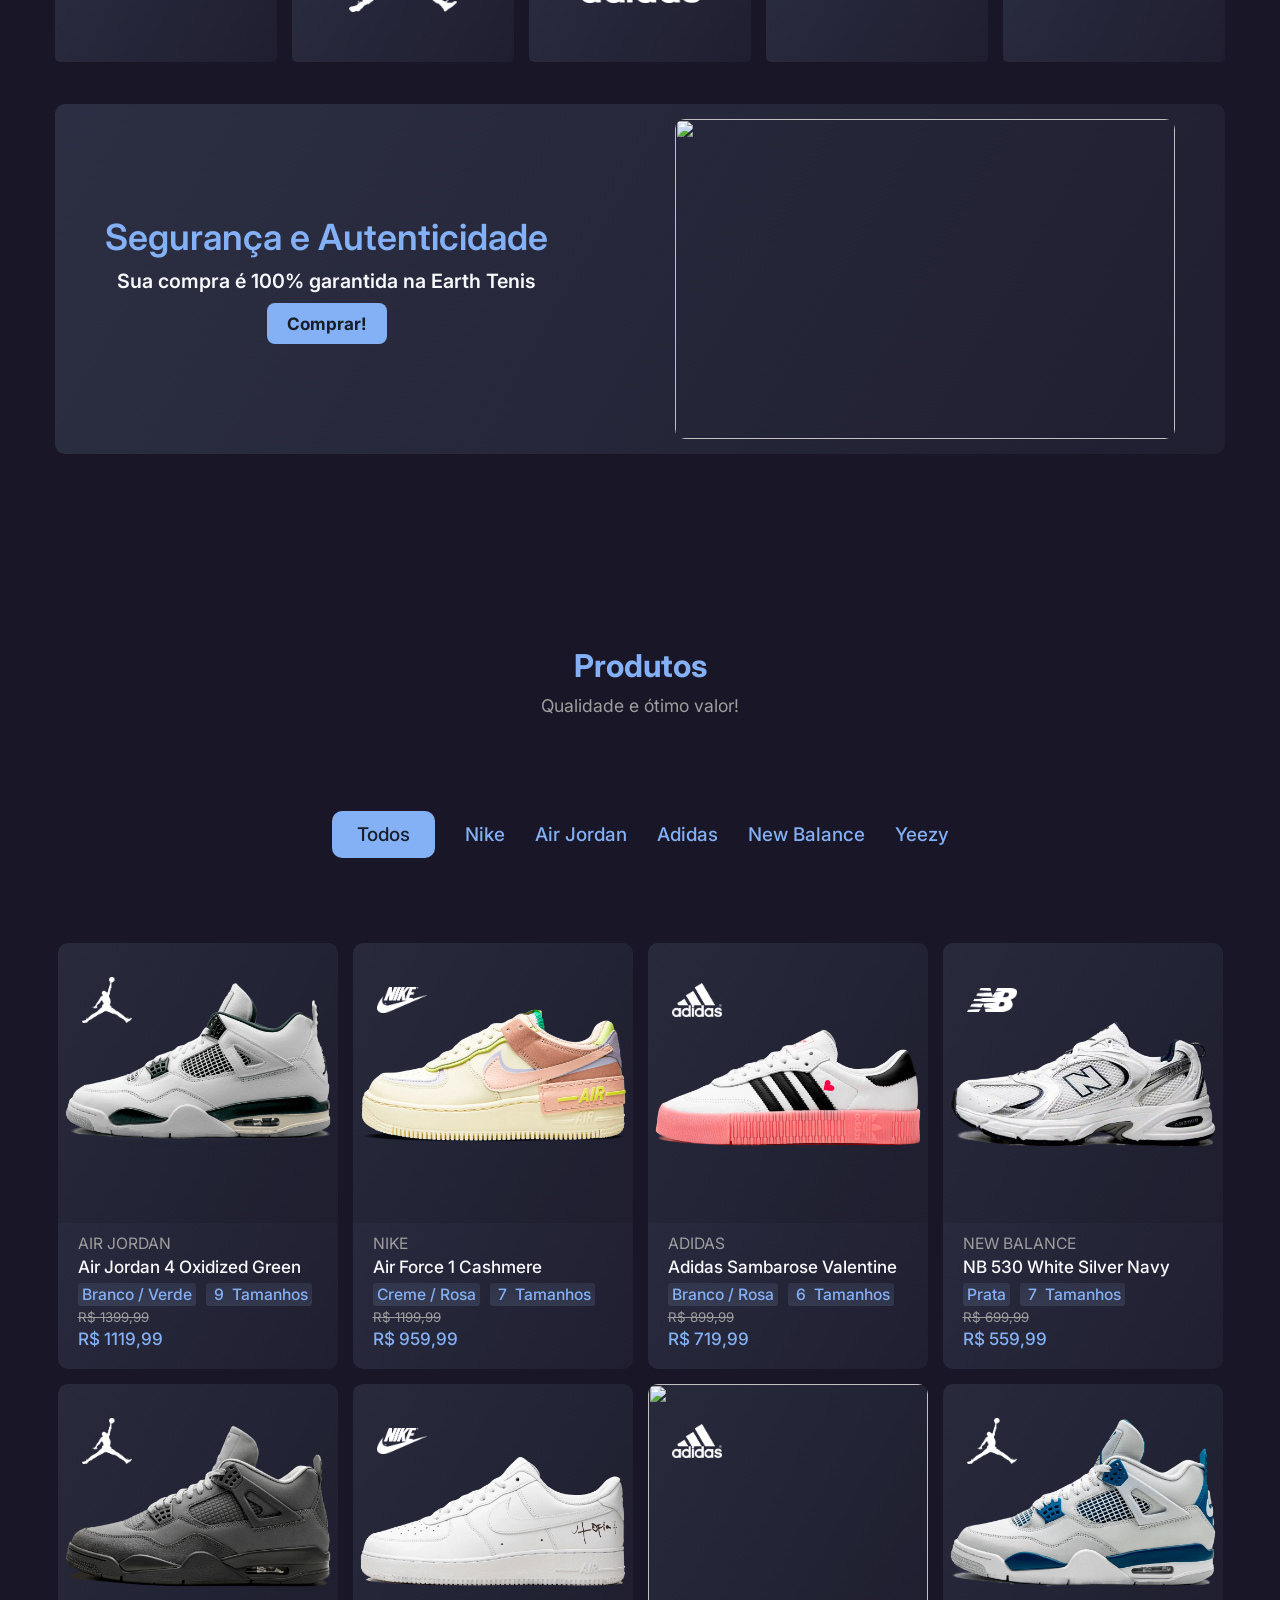
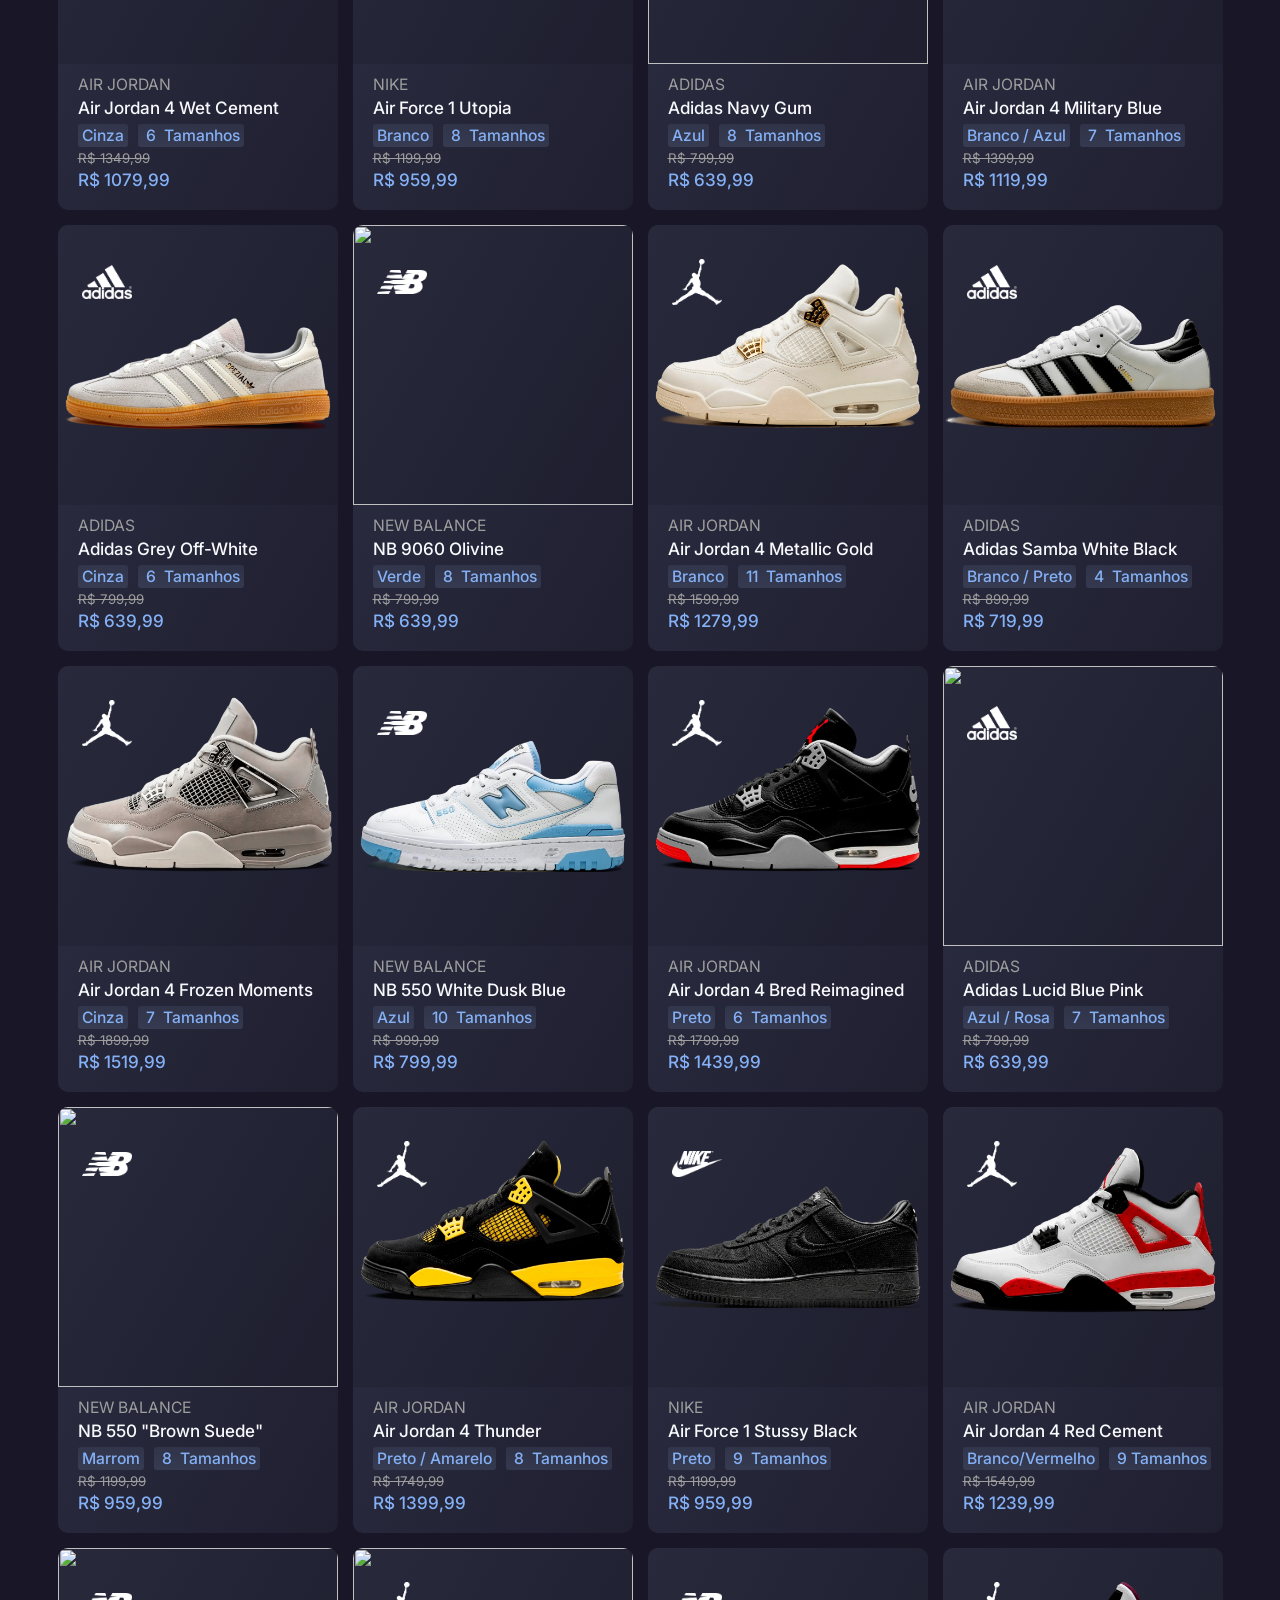
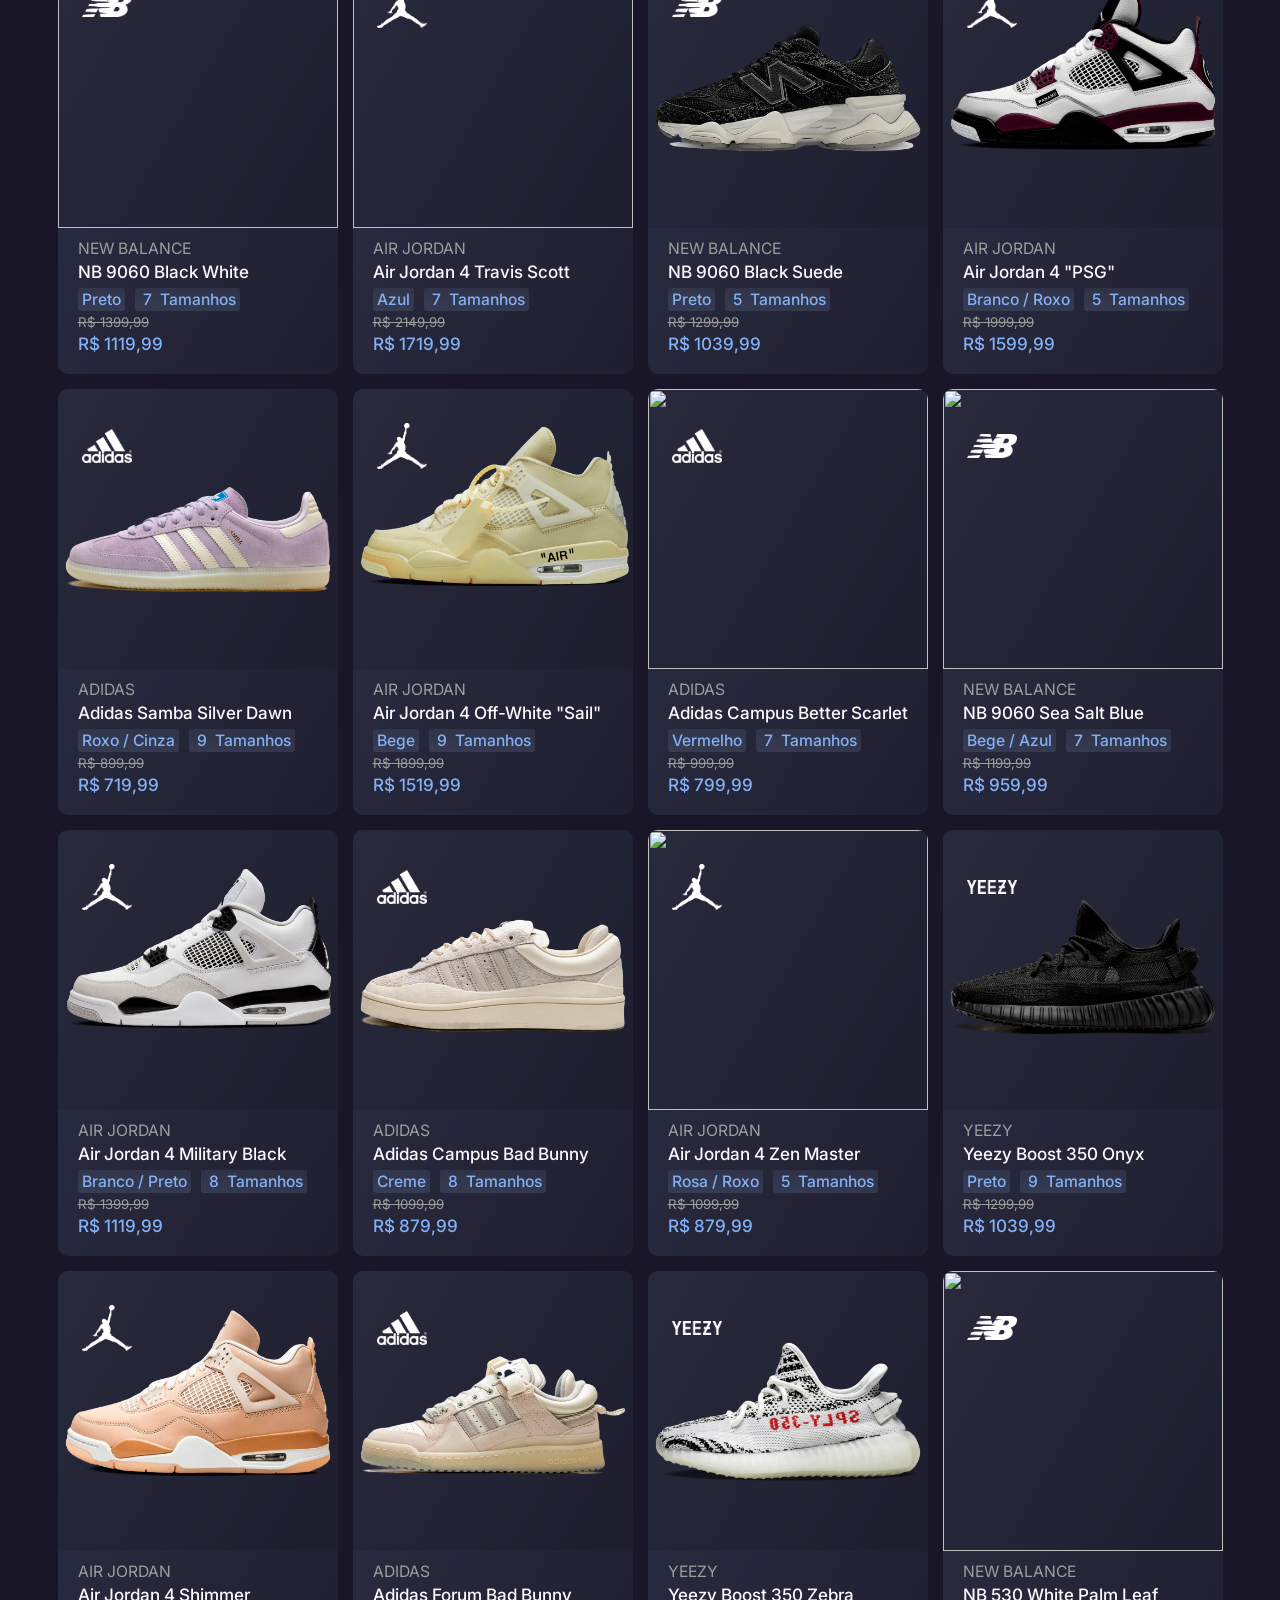
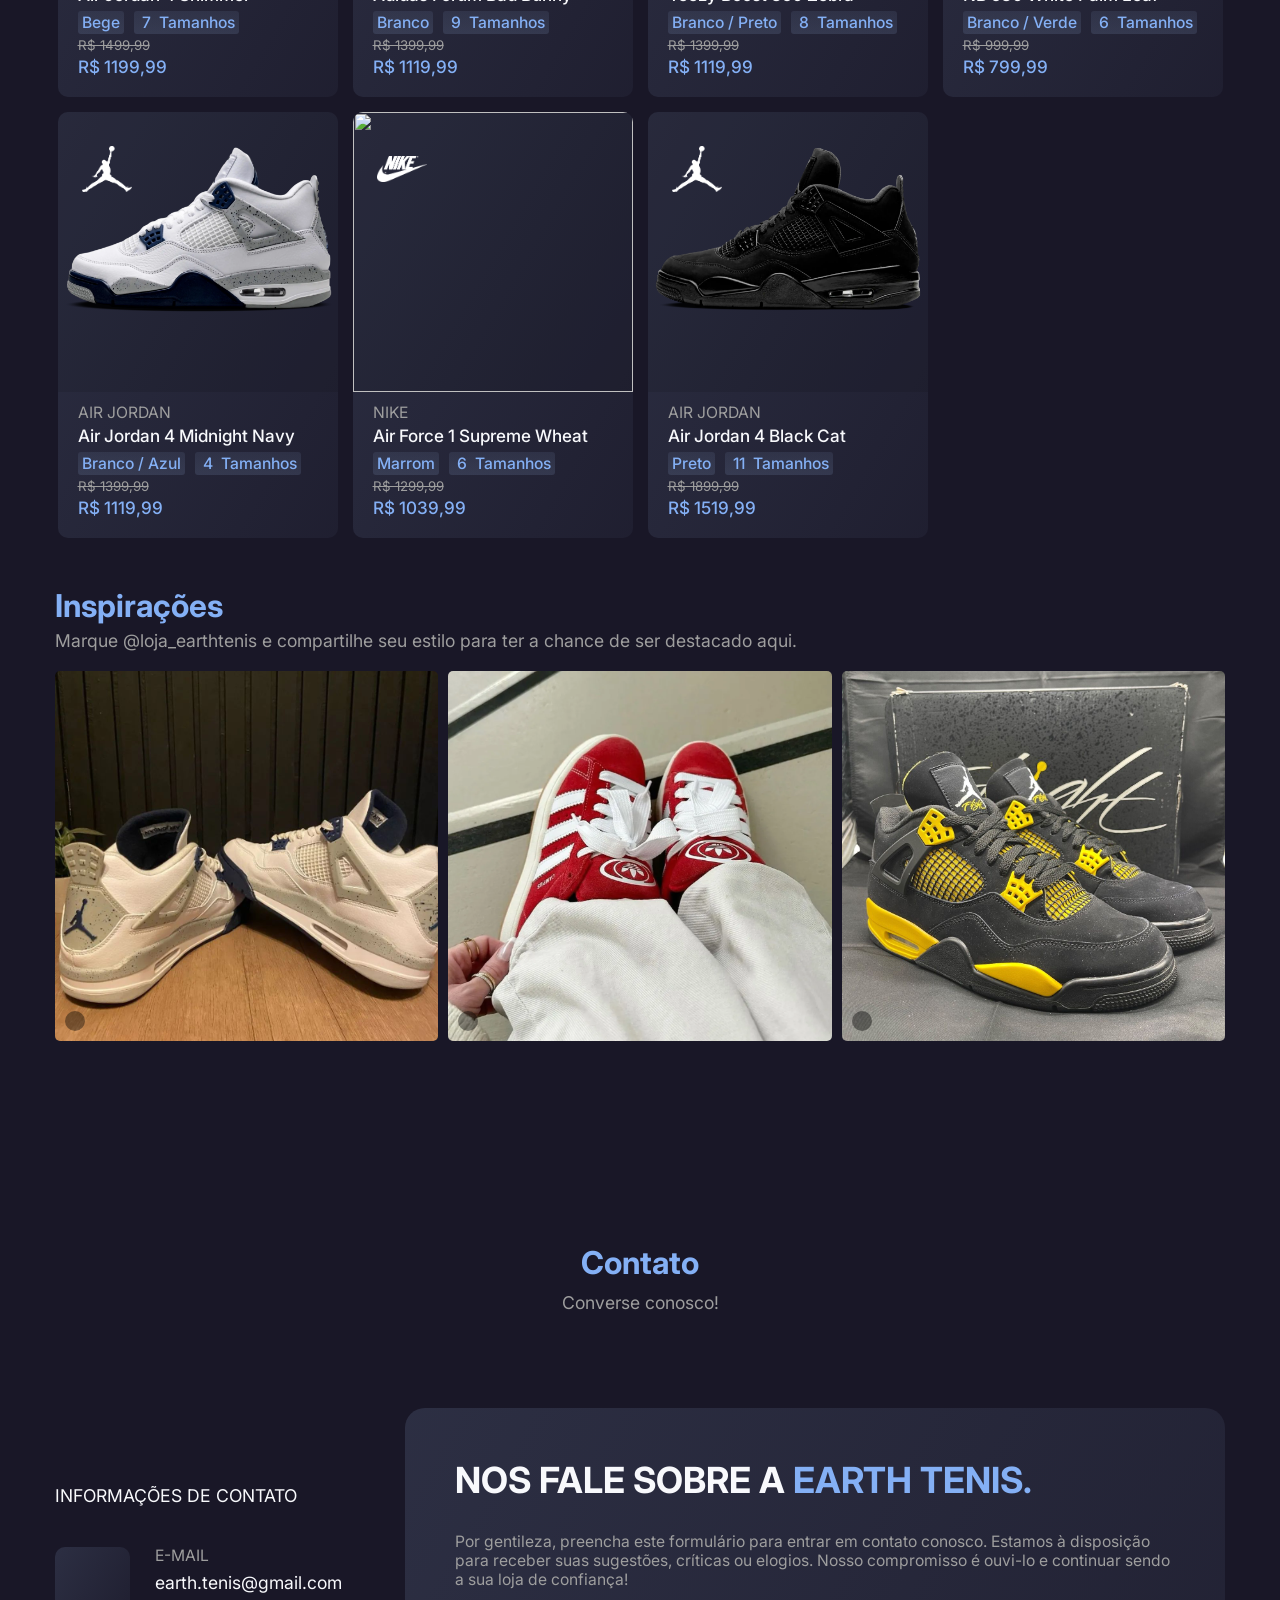
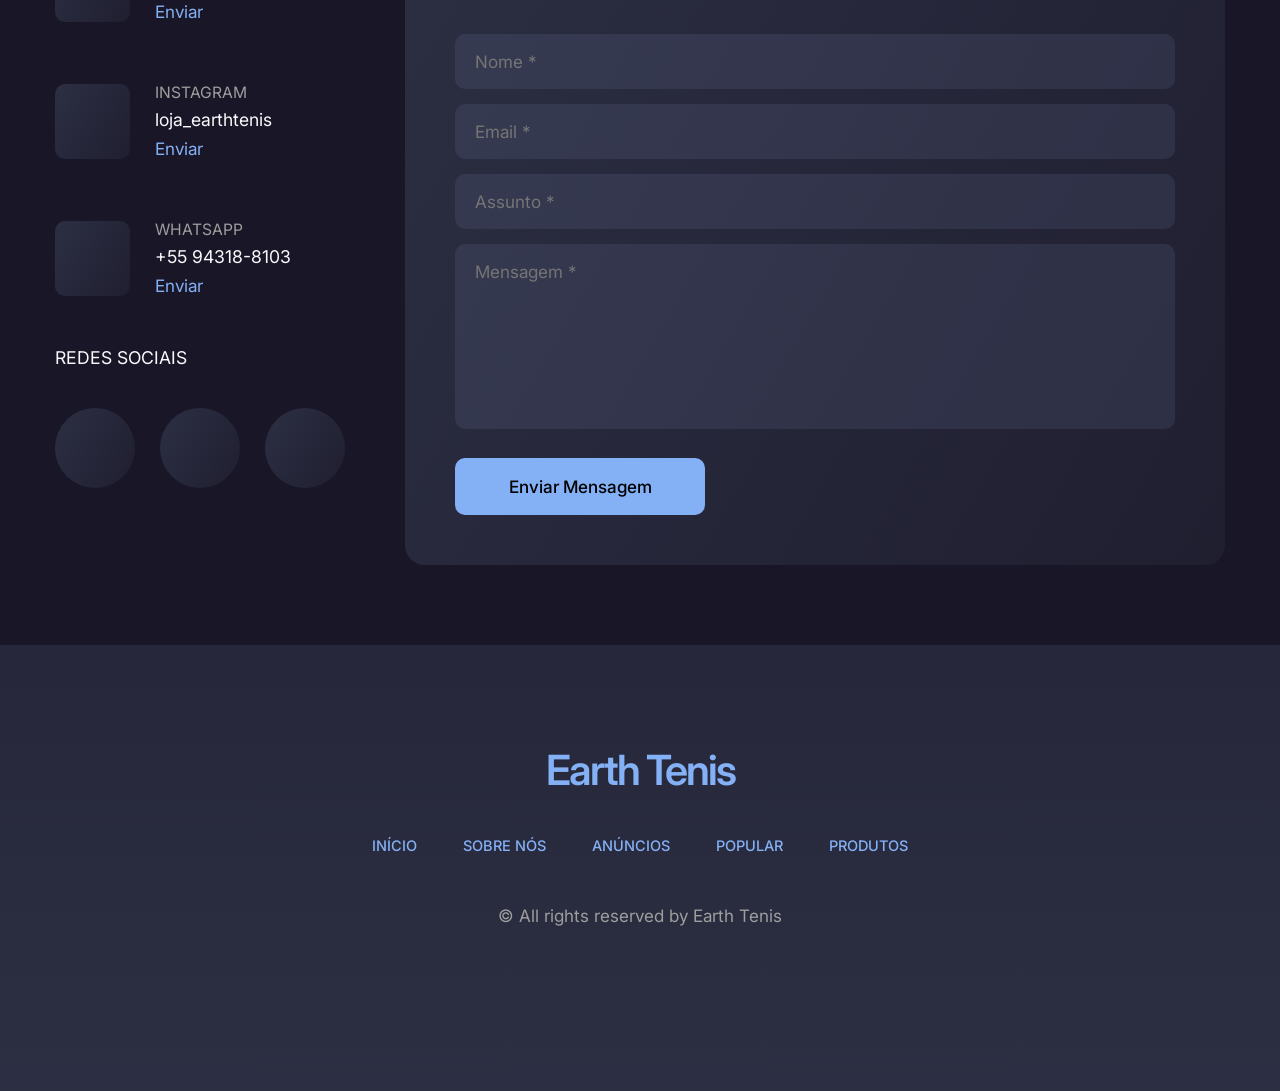
==== commit a5960796: "/fix" ====
--- a/index.html
+++ b/index.html
@@ -16,11 +16,11 @@
 
 </head>
 <body>
-    <!--========== Customized cursor ==========-->
+    <!-- ========== Customized cursor ==========
     <div class="cursor">
         <div class="cursor-dot"></div>
         <div class="cursor-circle"></div>
-    </div>
+    </div> -->
     <!--========== Header ==========-->
     <header class="earth-tenis-header">
         <div class="earth-tenis-container">
--- a/assets/css/style.css
+++ b/assets/css/style.css
@@ -1855,6 +1855,7 @@
    padding: 15px;
    min-height: 130px;
    align-items: center;
+   z-index: var(--z-high);
 }
 .shop-item .item-info{
    display: flex;
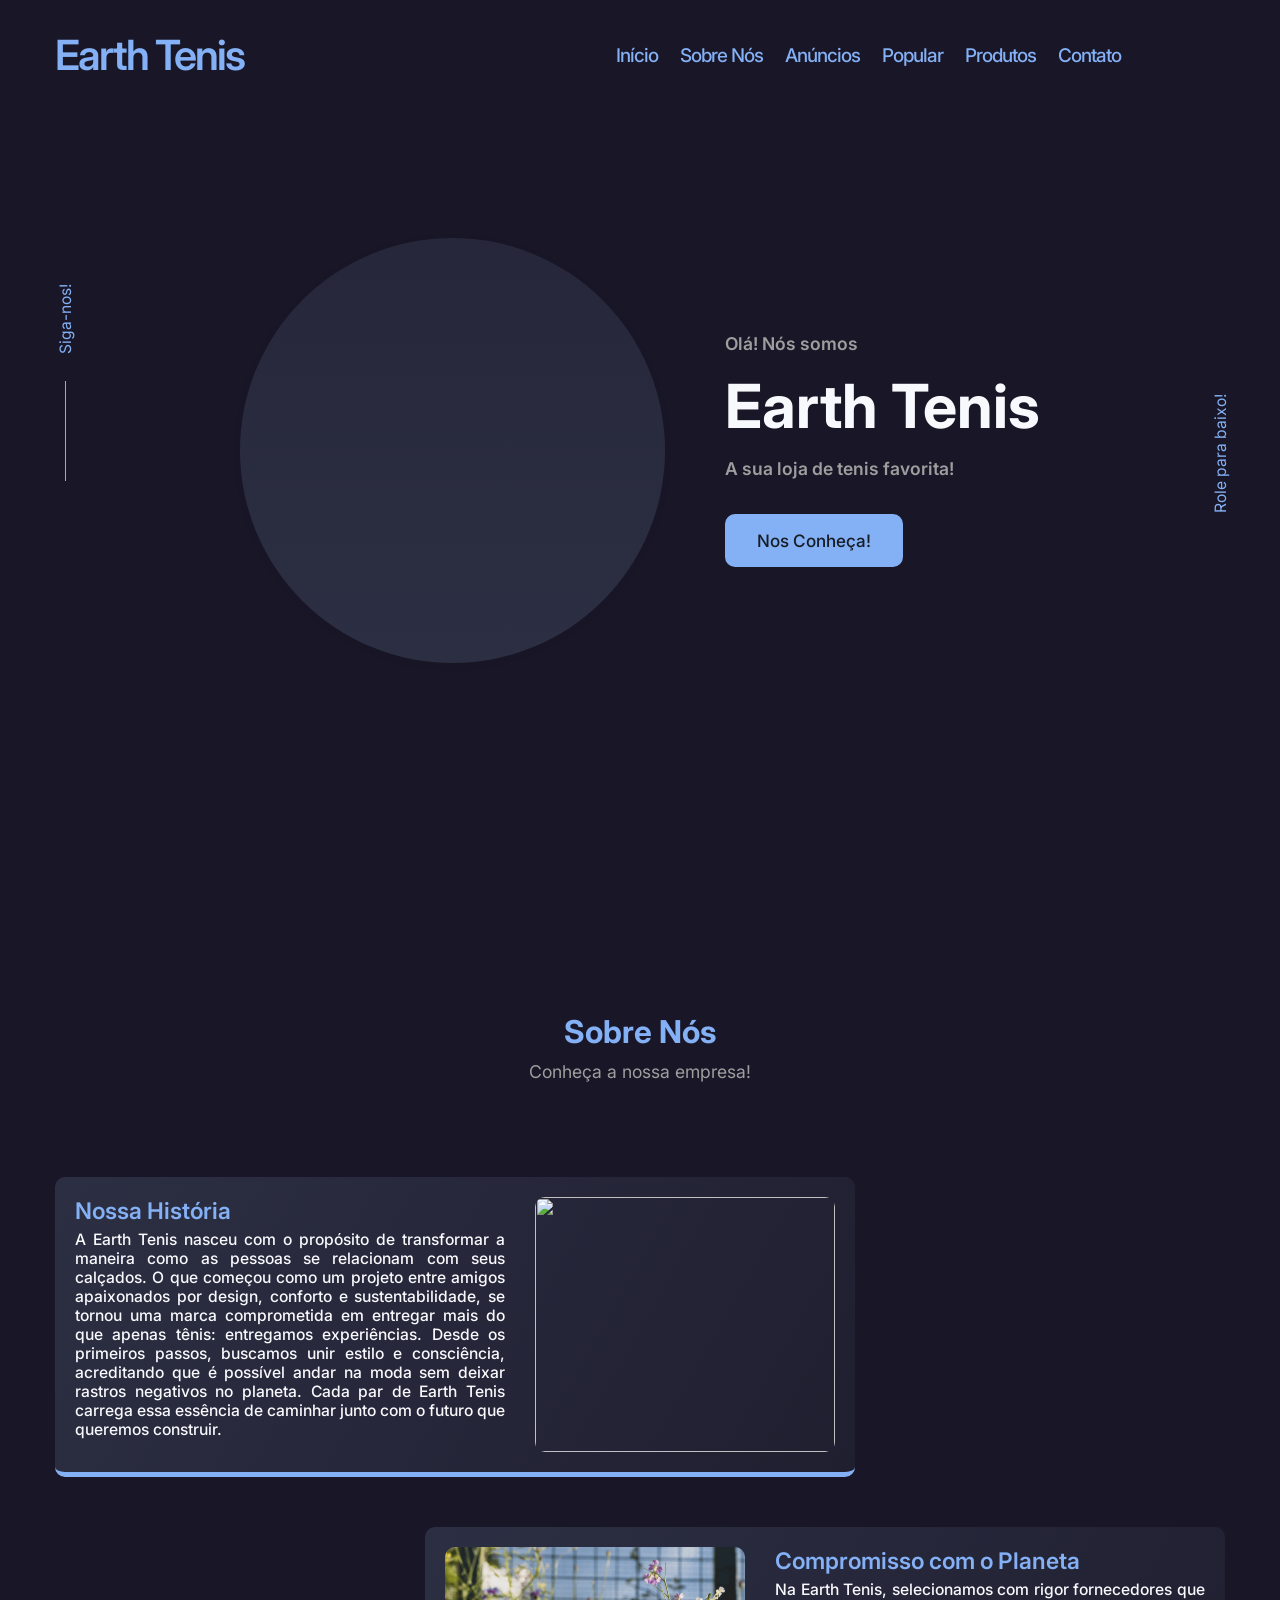
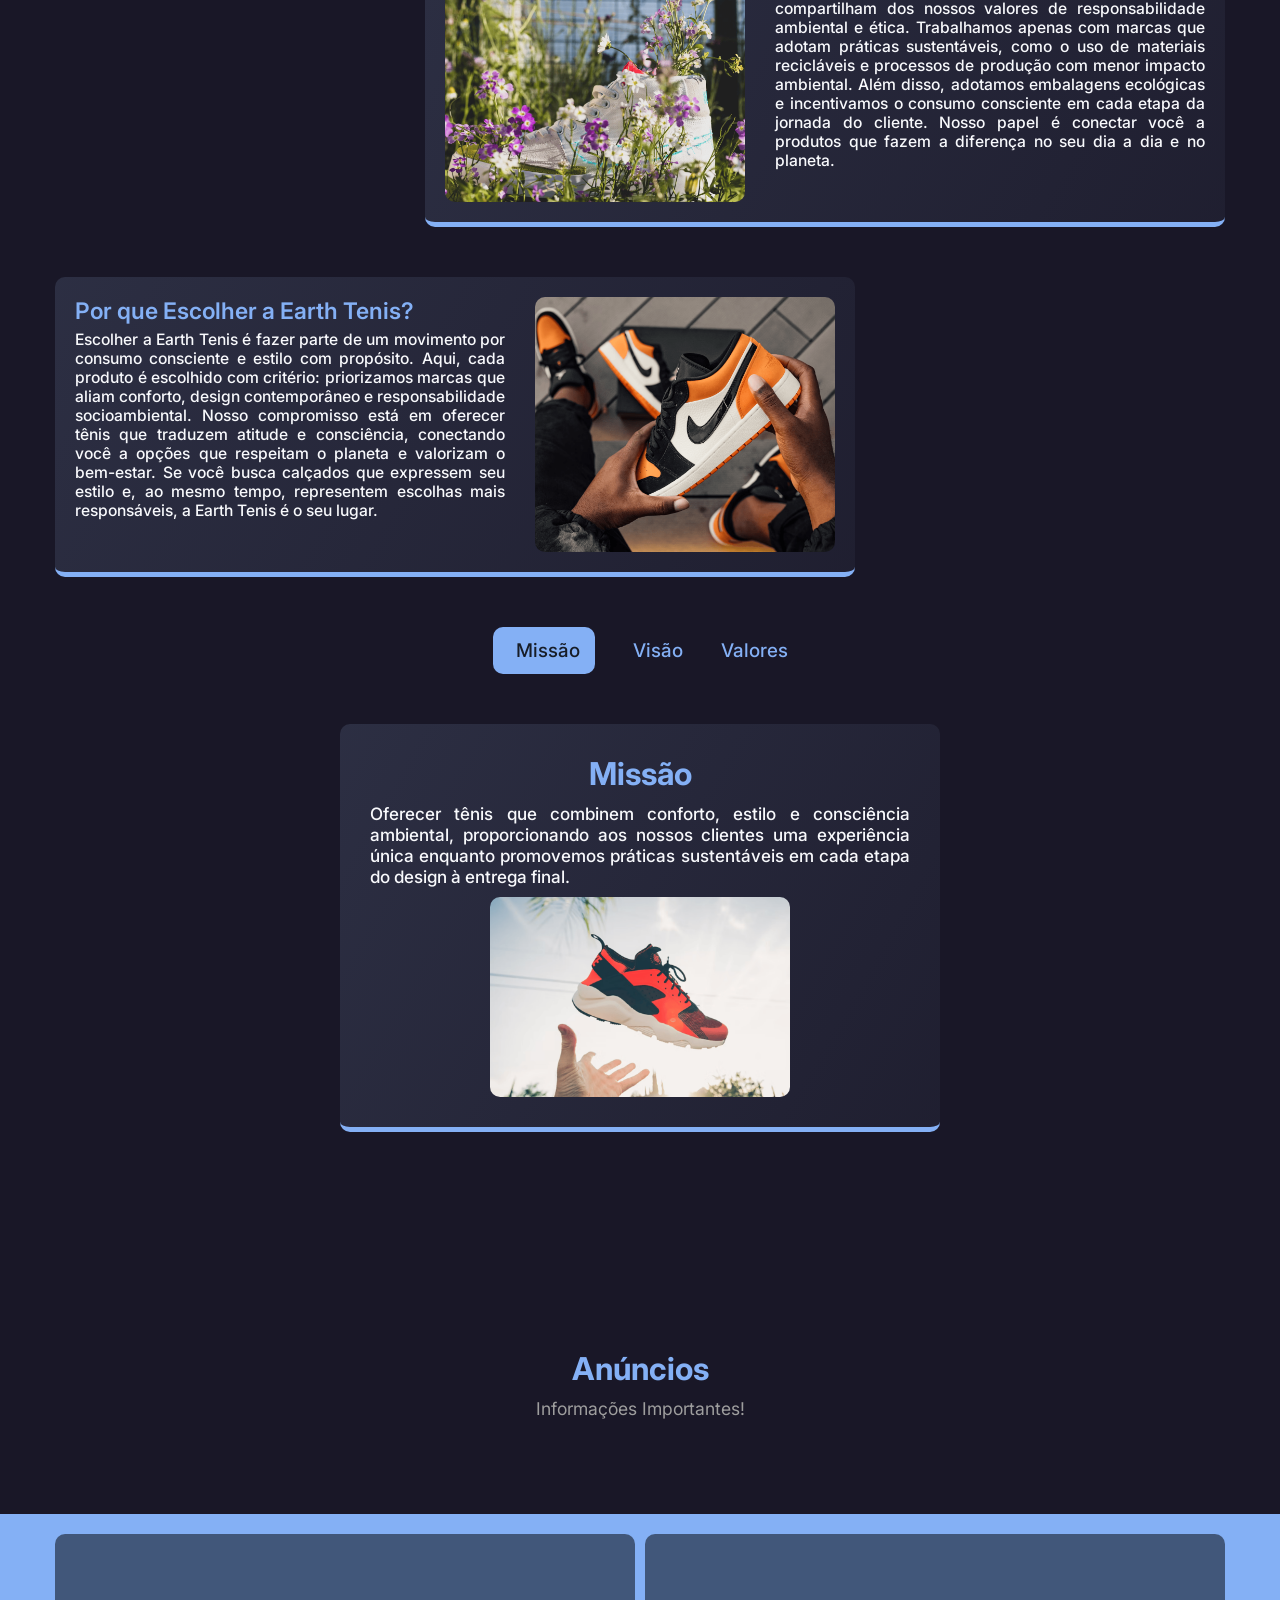
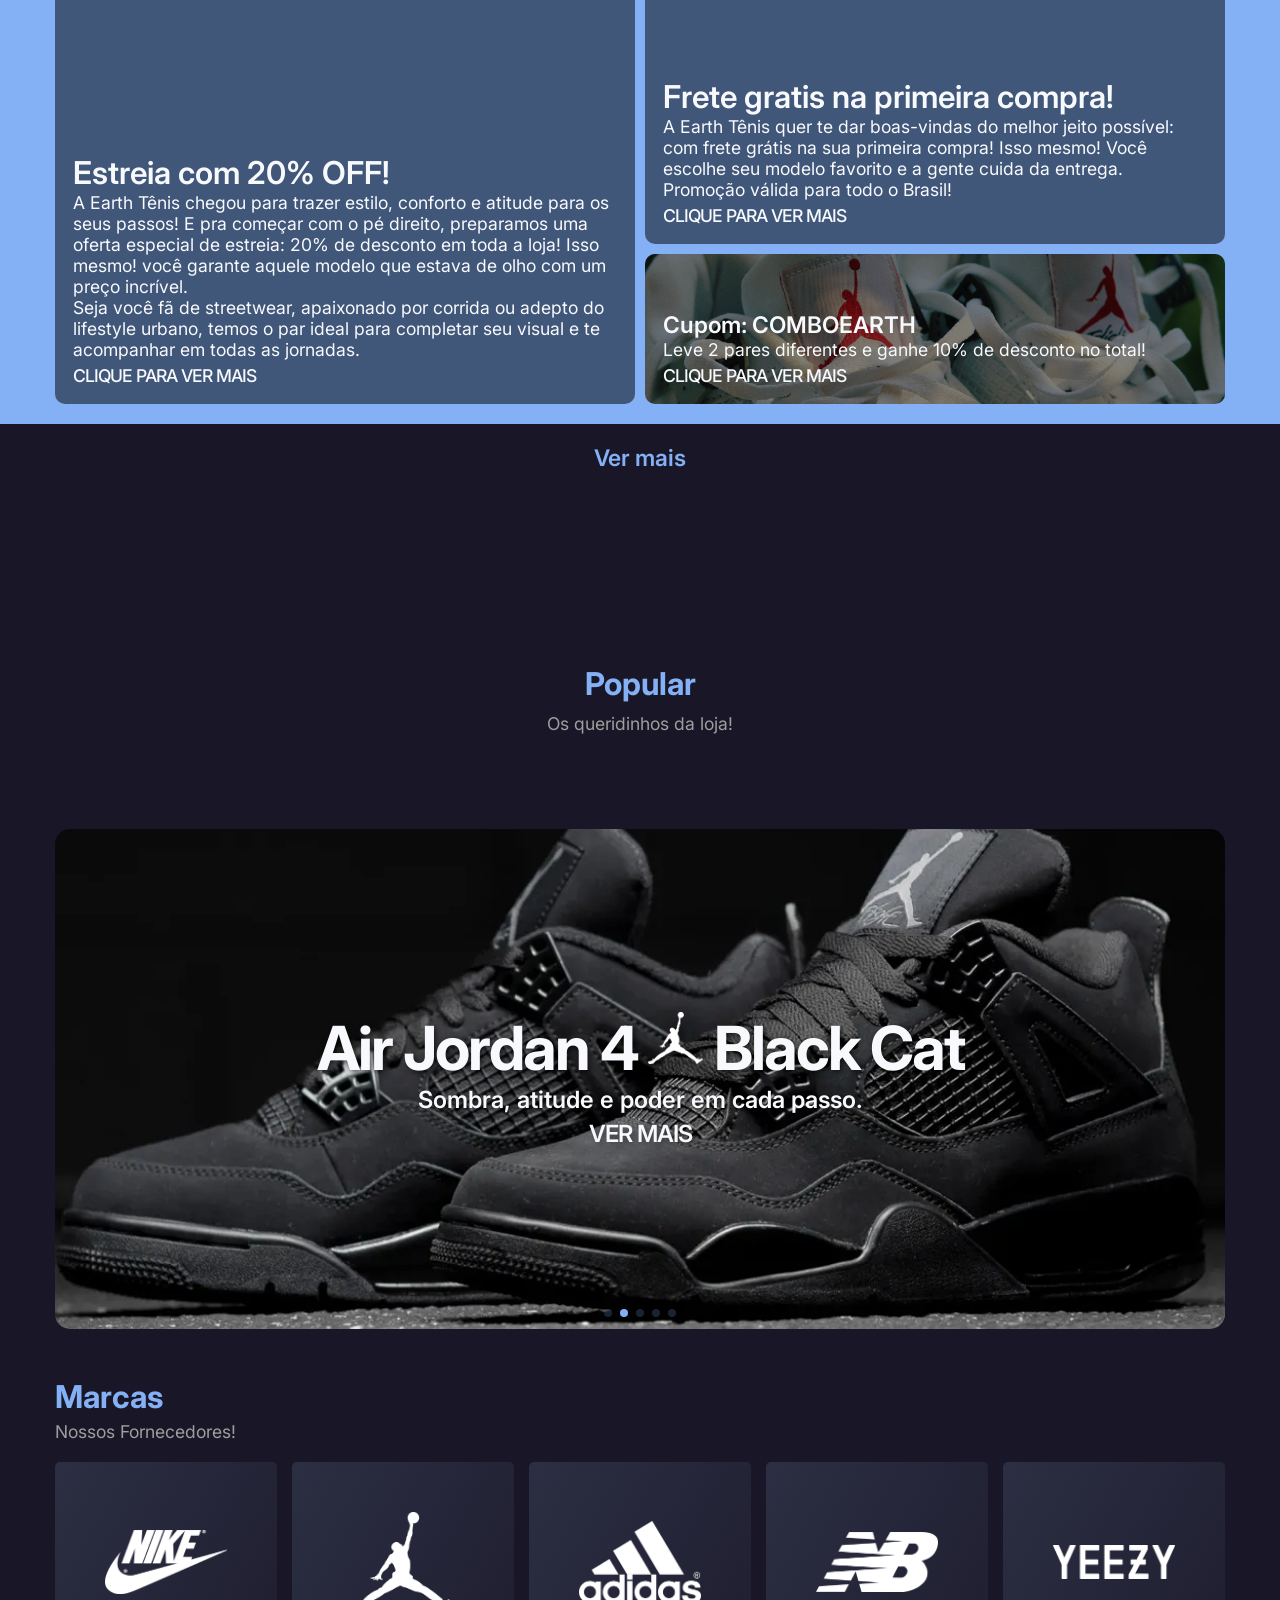
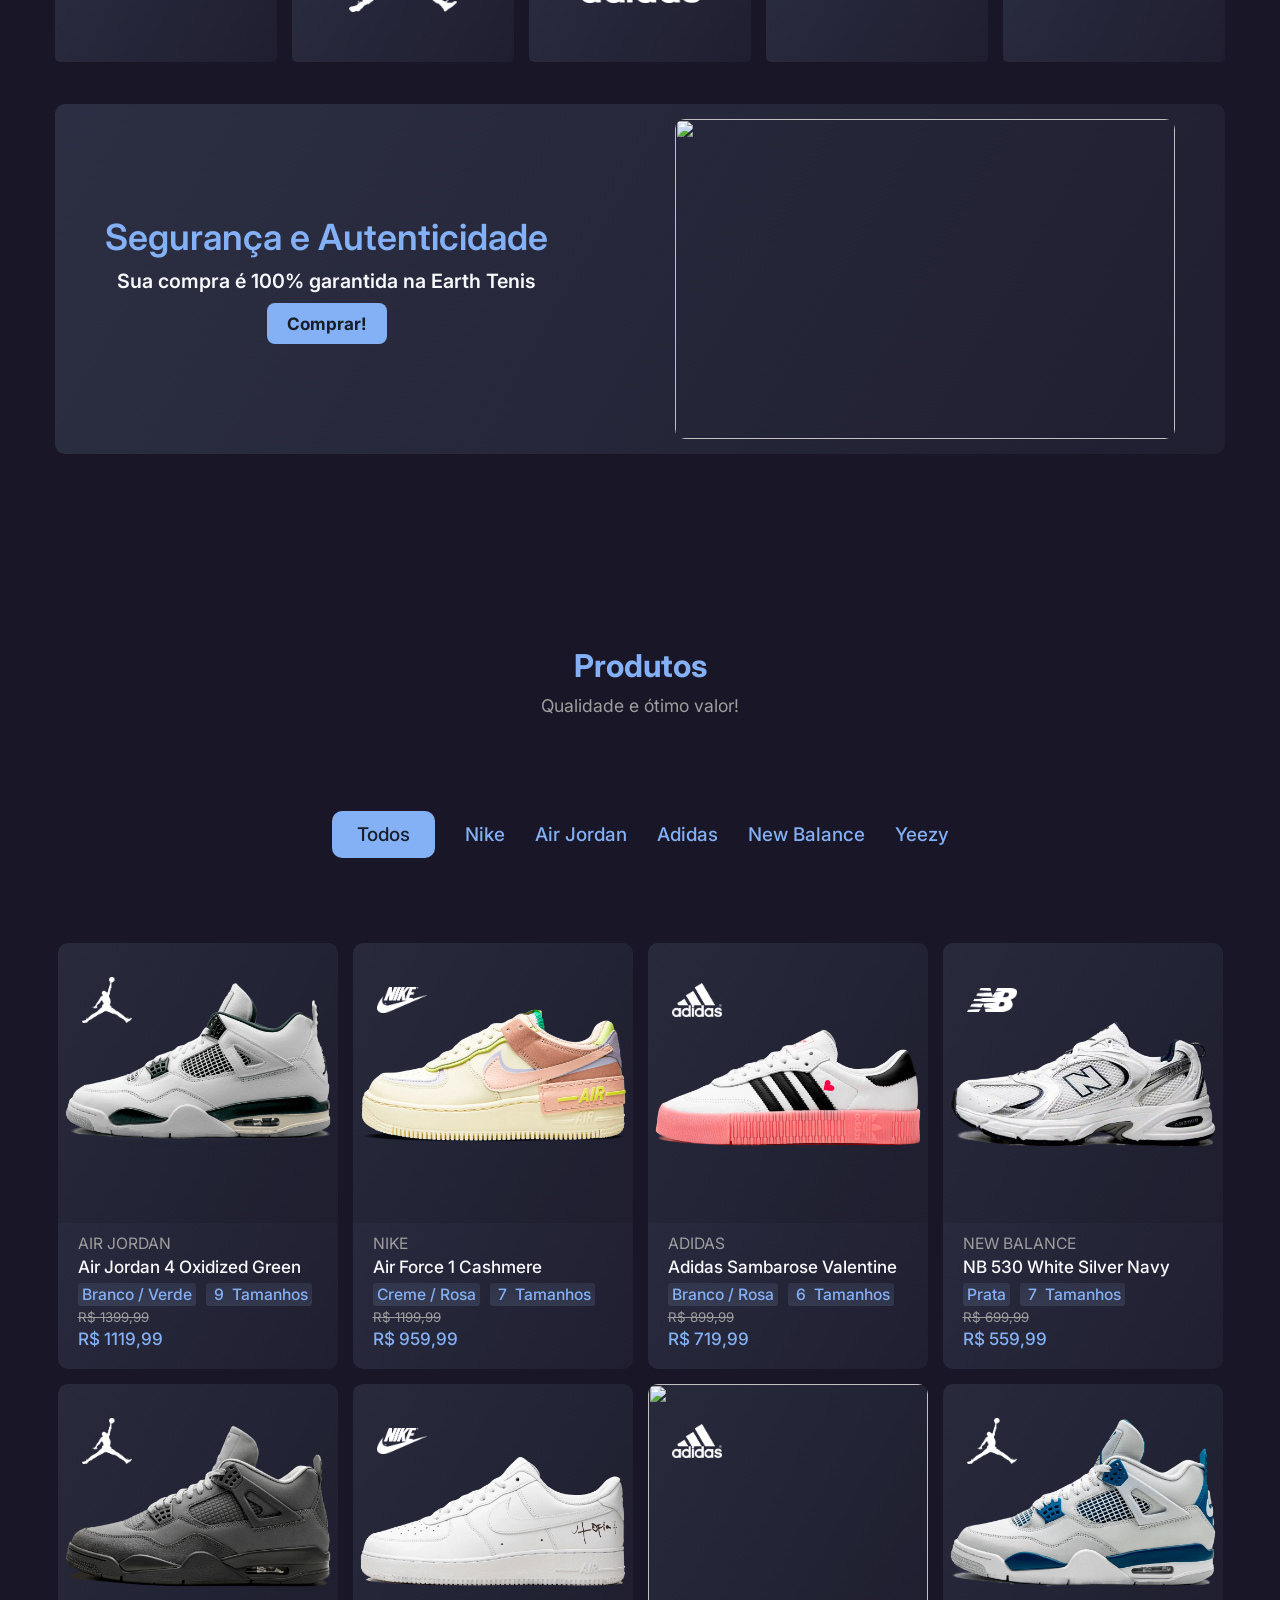
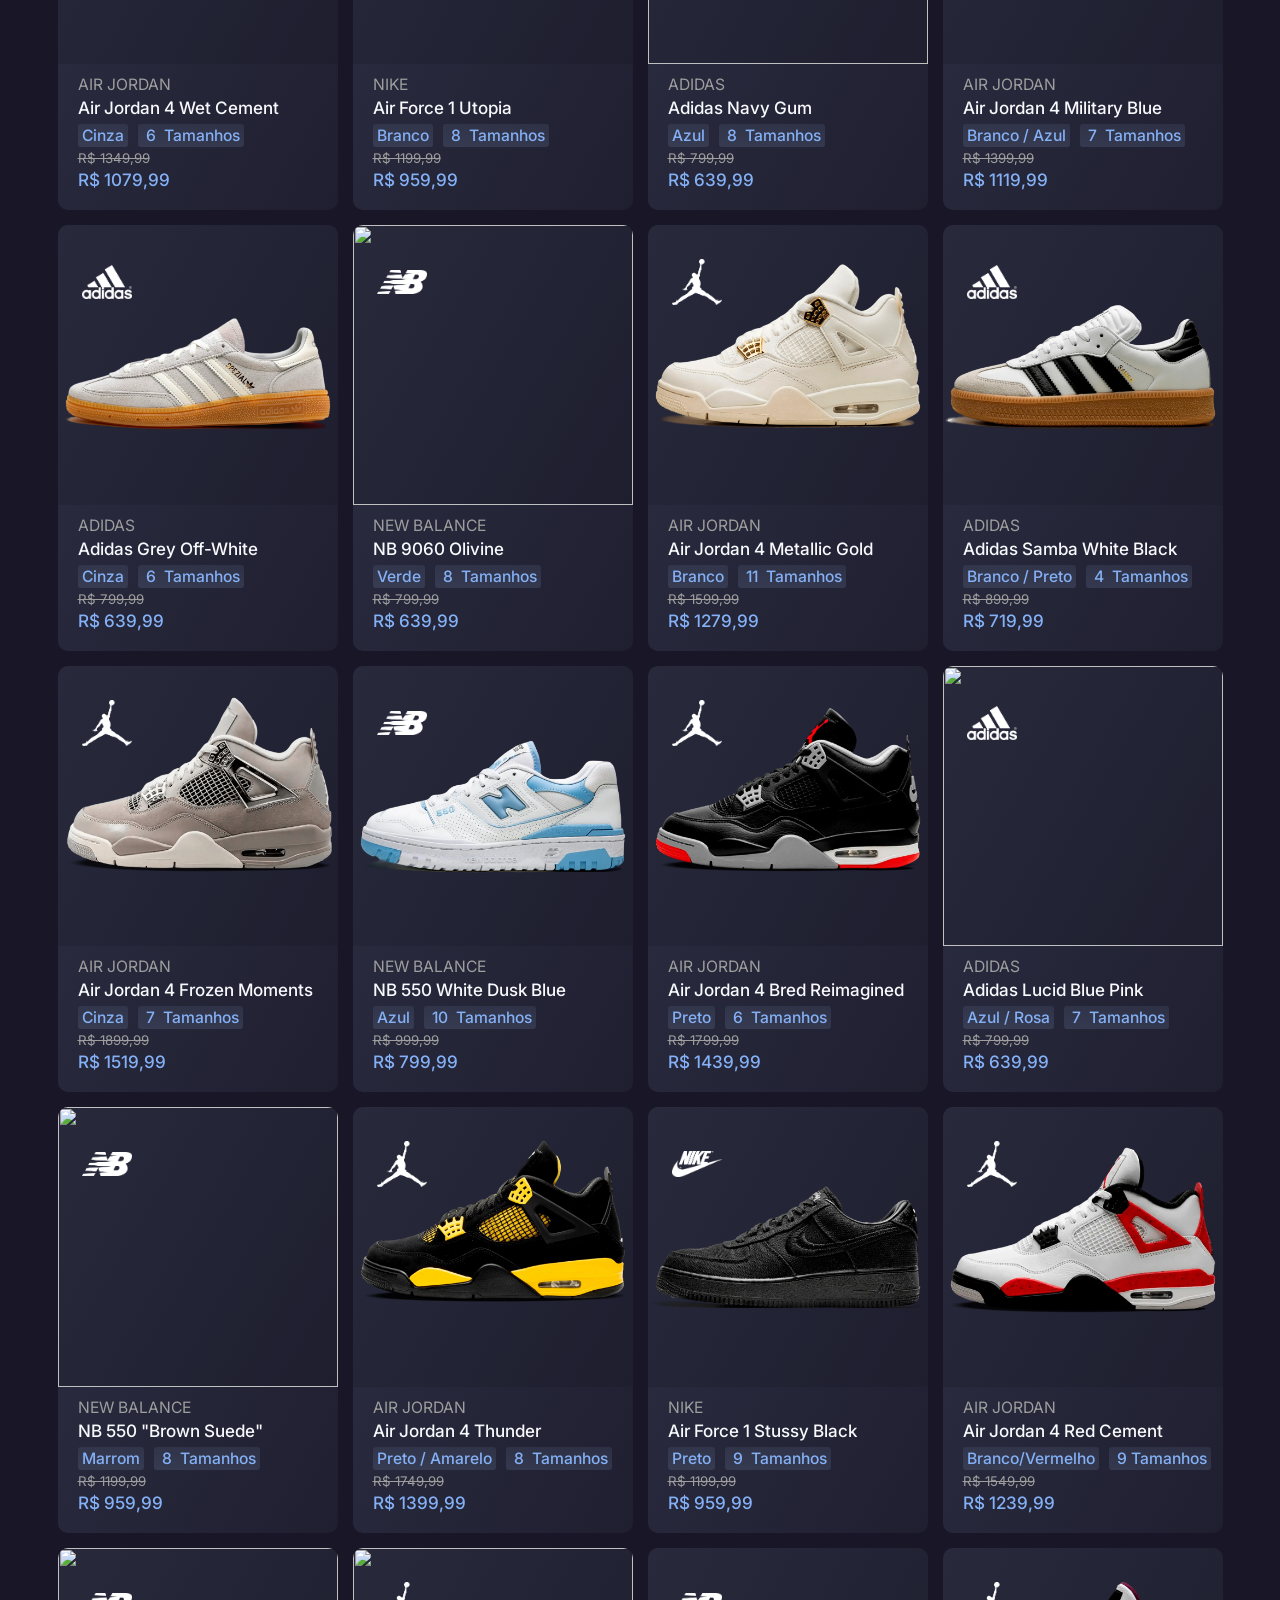
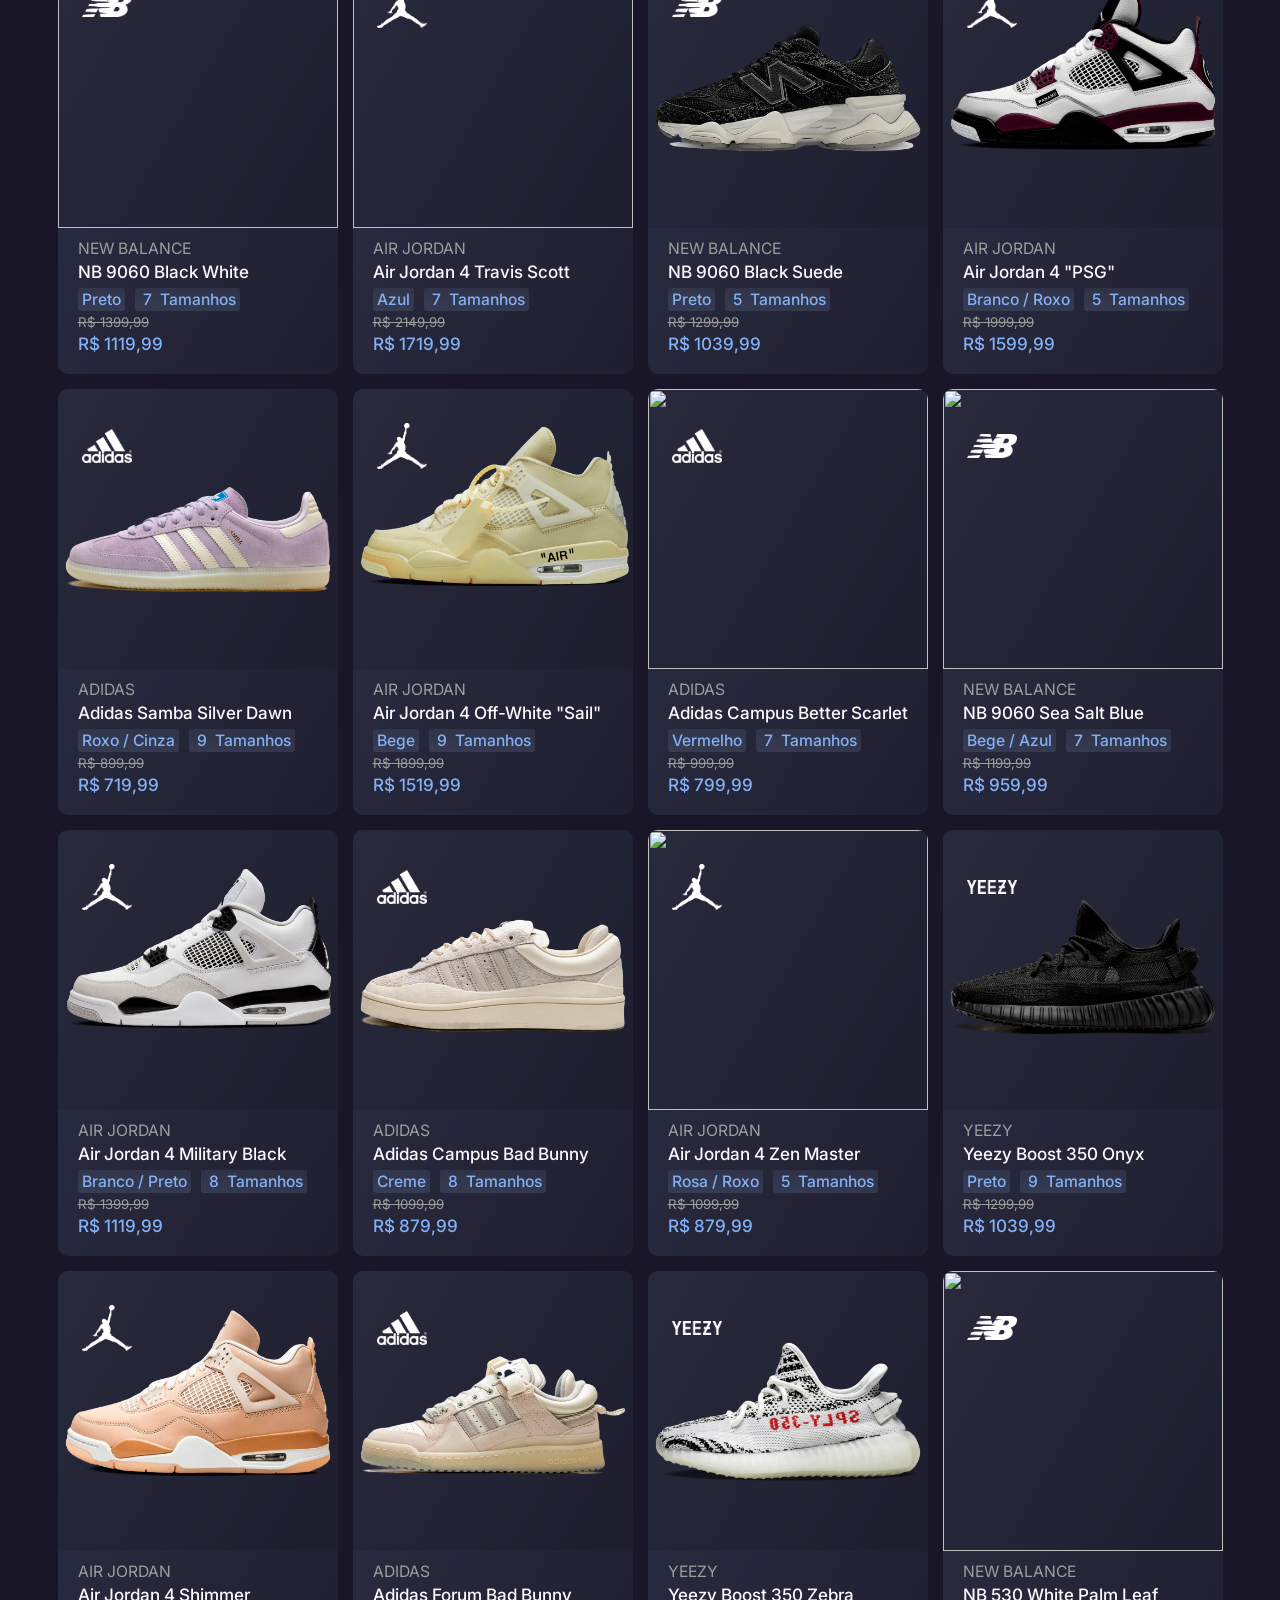
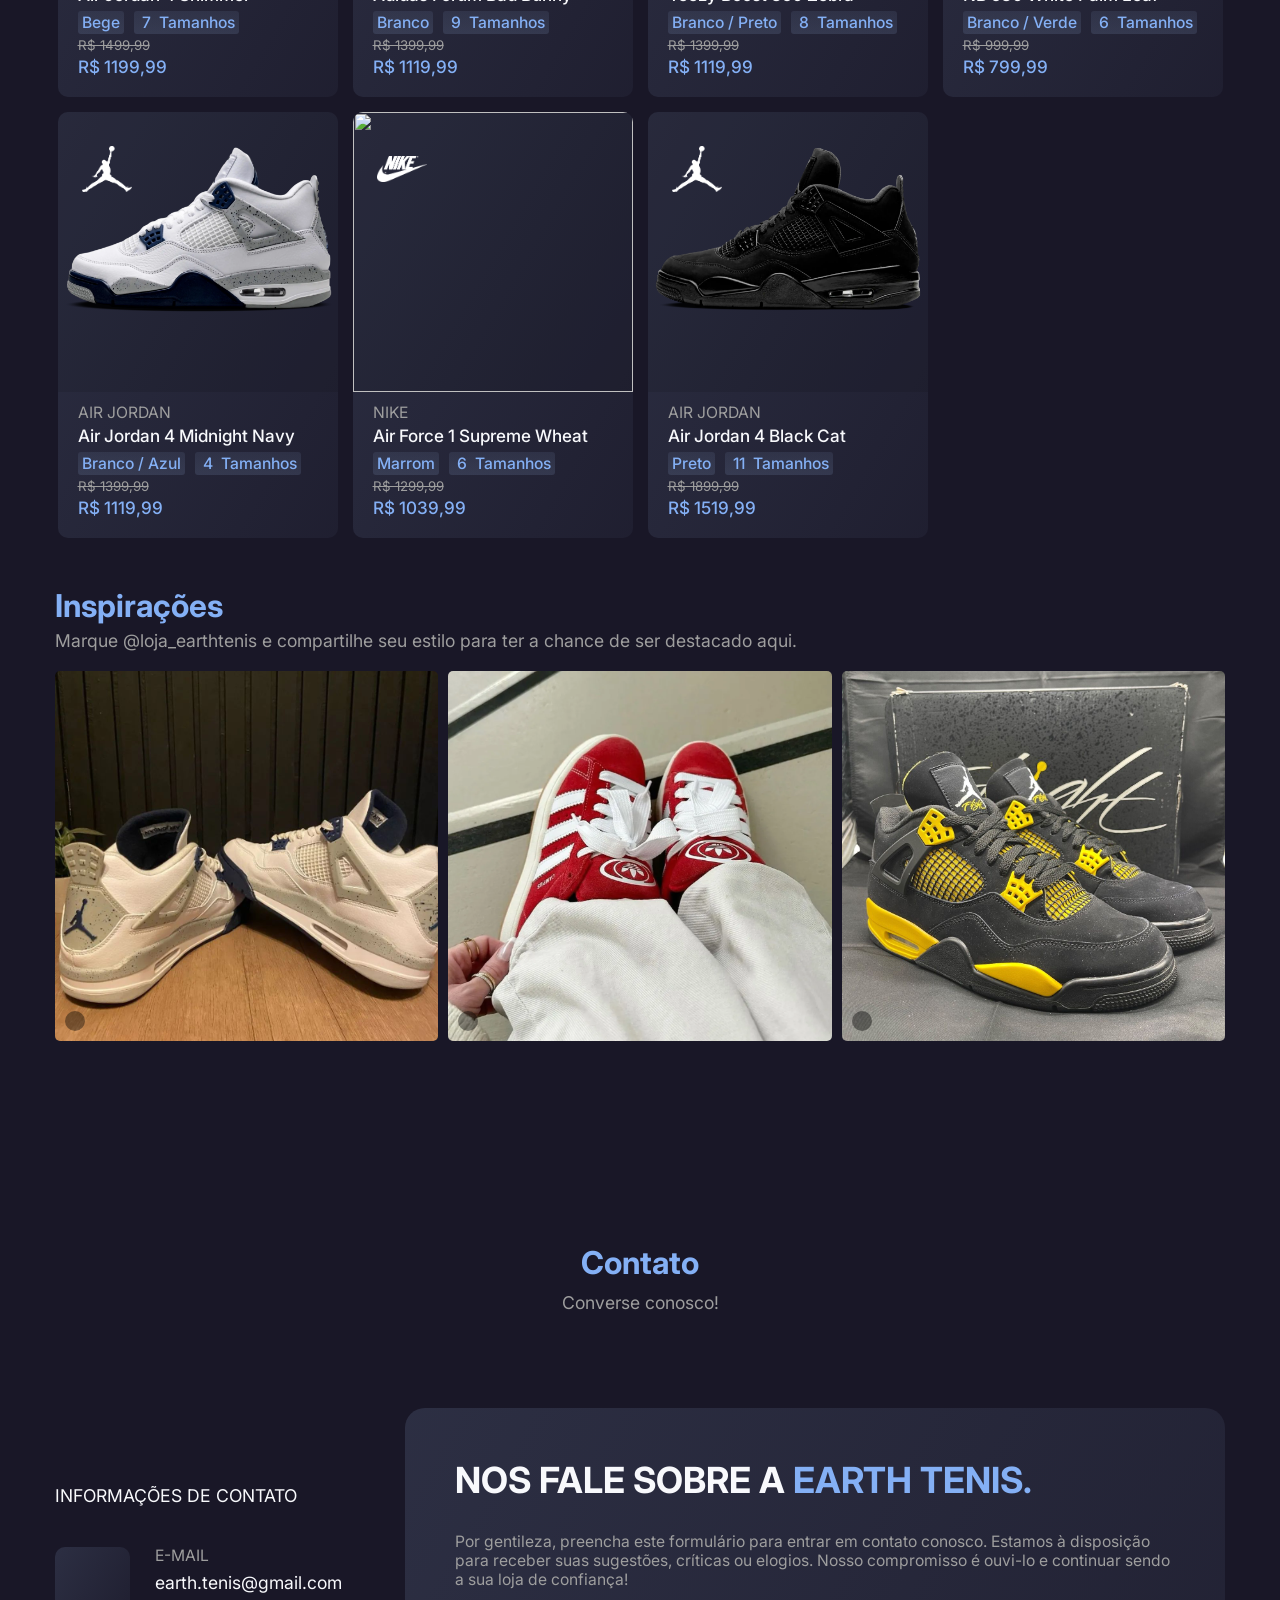
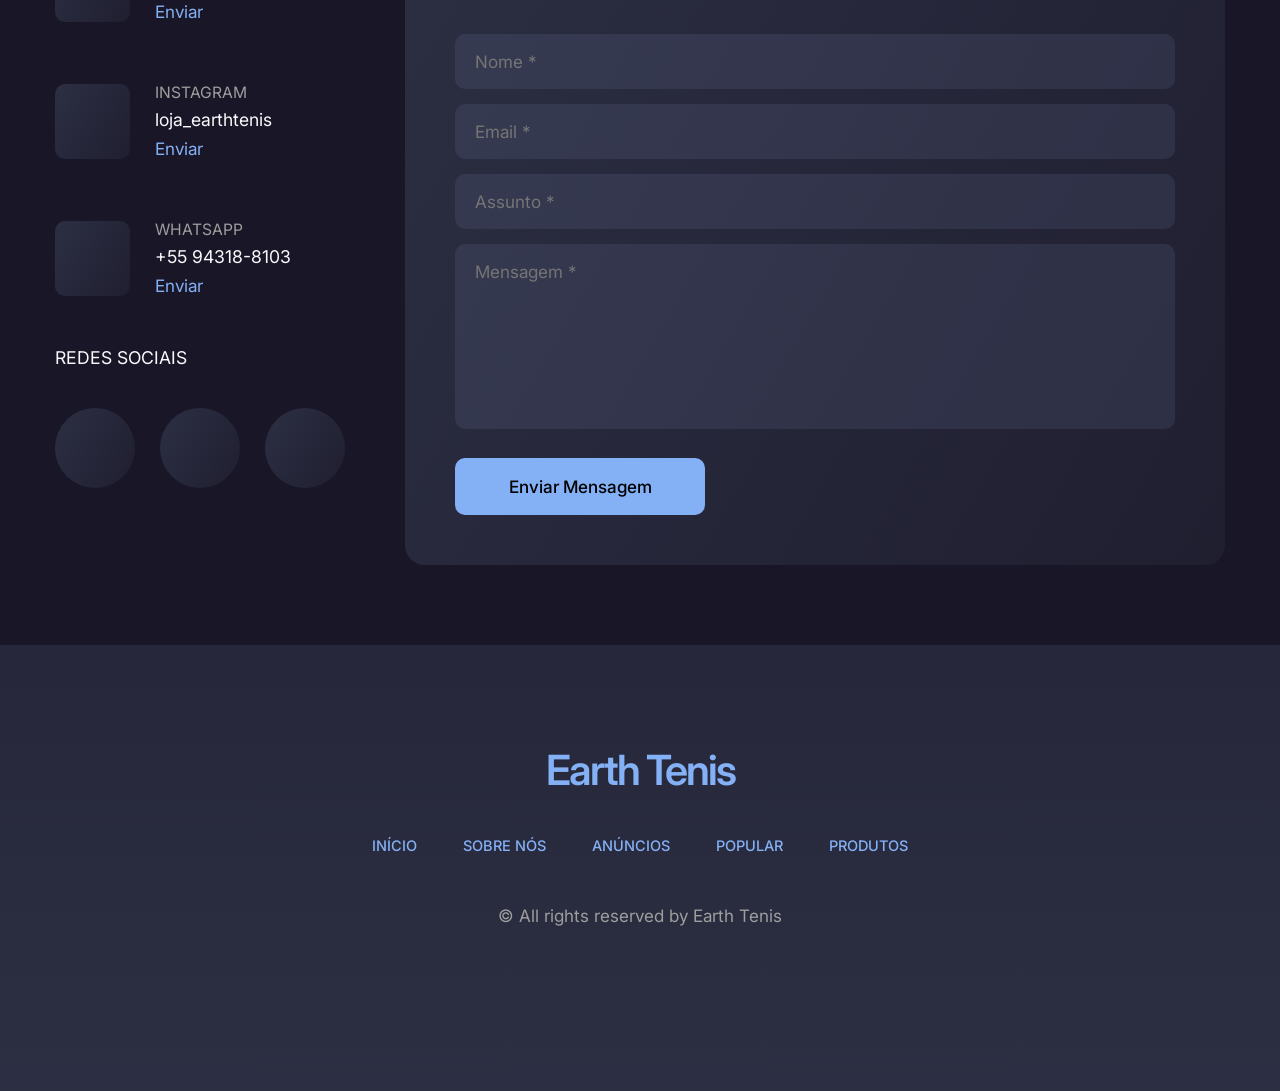
==== commit b1a53536: "Favicon" ====
--- a/index.html
+++ b/index.html
@@ -4,7 +4,6 @@
     <meta charset="UTF-8">
     <meta name="viewport" content="width=device-width, initial-scale=1.0">
     <title>Earth Tênis</title>
-
     <!--========== Main style sheet ==========-->
     <link rel="stylesheet" href="assets/css/style.css">
     <!--========== Swiper CSS ==========-->
@@ -13,6 +12,8 @@
     <link rel="stylesheet" href="https://cdnjs.cloudflare.com/ajax/libs/remixicon/4.2.0/remixicon.css">
     <!--========== ScrollReveal JS ==========-->
     <script src="https://unpkg.com/scrollreveal@4.0.0/dist/scrollreveal.min.js"></script>
+    <!--========== Favicon ==========-->
+    <link rel="icon" type="image/png" href="assets/favicon.png">
 
 </head>
 <body>
--- a/assets/css/style.css
+++ b/assets/css/style.css
@@ -1619,7 +1619,7 @@
 .alert-message .alert-text{
    display: flex;
    flex-direction: column;
-   width: max-content;
+   width: 100%;
    margin: 0 20px;
 }
 .alert-text .text-1{
@@ -2179,4 +2179,1721 @@
 .earth-tenis-footer .copy-right a:hover{
    color: var(--color-01);
    transition: .3s;
-}+}
+/* =========================================
+   Media Queries (min-width: 1600px)
+========================================= */
+@media screen and (min-width: 1600px){
+   :root{
+      --h1-font-size: 6.00rem;     
+      --h2-font-size: 2.81rem;     
+      --h3-font-size: 2.46rem;     
+      --h4-font-size: 1.9rem;     
+      --h5-font-size: 1.54rem;    
+
+      --xlarge-font-size: 1.85rem;   
+      --large-font-size: 1.54rem;    
+      --medium-font-size: 1.48rem;   
+      --base-font-size: 1.38rem;   
+      --small-font-size: 1.34rem;  
+      --tiny-font-size: 1.23rem;
+   }   
+   .earth-tenis-container{
+      max-width: 100%;
+      margin-left: 75px;
+      margin-right: 75px;
+   }
+   .shoe-img{
+      width: 530px;
+      height: 530px;
+   }
+   .header-menu{
+      column-gap: 45px;
+   }
+   .header-btns{
+      column-gap: 45px;
+   }
+   .home-scroll-btn i {
+      font-size: 2.5rem;
+   }
+   .home-social .social-line{
+      height: 300px;
+   }
+   .theme-btn i, .shop-btn i{
+      font-size: 2.5rem;
+   }
+   .bottom-nav .menu li a i {
+      font-size: 1.82rem;
+      padding: 13px;
+   }
+   .bottom-nav .menu-hide-btn {
+      font-size: 1.97rem;
+   }
+   .menu-show-btn {
+      width: 100px;
+      height: 65px;
+   }
+   .menu-show-btn .bar-01, .menu-show-btn .bar-02 {
+      background: var(--primary-color);
+      width: 52px;
+      height: 5.2px;
+      transition: .15s;
+   }
+   .about-introdution {
+      width: 1100px;
+      height: 400px;
+   }
+   .introdution-info{
+      width: 610px;
+   }
+   .introdution-img{
+      width: 400px;
+   }
+   .introdution-info p {
+      font-size: var(--small-font-size);
+   }
+   .header-menu .menu-item a {
+      font-size: var(--large-font-size);
+   }
+   .earth-tenis-logo a, .earth-tenis-logo a i {
+      font-size: 3rem;
+   }
+   .introdution-info h4{
+      font-size: var(--h3-font-size);
+   }
+   .about-card {
+      width: 900px;
+   }
+   .about-card .about-img {
+      margin-top: 20px;
+      width: 600px;
+      height: 400px;
+   }
+   .about-card .description {
+      font-size: var(--large-font-size);
+   }
+   .about-card .title {
+      font-size: var(--h2-font-size);
+   }
+   .notices-container {
+      padding: 20px calc((100vw - 100%) / 2);
+      grid-auto-rows: 200px;
+   }
+   .popular-swiper .swiper-wrapper {
+      height: 700px;
+   }
+   .brandsSwiper .swiper-wrapper {
+      height: 250px;
+   }
+   .safe-purchase {
+      height: 430px;
+   }
+   .safe-purchase .safe-info {
+      gap: 20px;
+   }
+   .apply-coupon-btn, .shop-buy-btn, .safe-btn {
+      padding: 15px 40px;
+      font-size: var(--medium-font-size);
+   }
+   .safe-info p {
+      font-size: var(--h4-font-size);
+   }
+   .product-card {
+      width: 350px;
+   }
+   .product-card .product-brand {
+      width: 75px;
+      height: 75px;
+   }
+   .product-card .product-img {
+      height: 350px;
+   }
+   .product-card .product-info span{
+      font-size: var(--small-font-size);
+   }
+   .product-card .product-info h4 {
+      font-size: var(--base-font-size);
+   }
+   .product-card .product-info .product-stars {
+      font-size: 1.5rem;
+   }
+   .product-options .option p, .product-options .option span {
+      font-size: var(--small-font-size);
+   }
+   .product-card .product-info .normal-price {
+      font-size: var(--tiny-font-size);
+   }
+   .product-card .product-info .price-with-descount {
+      font-size: var(--h5-font-size);
+   }
+   .inspirationsSwiper .swiper-wrapper {
+      height: 470px;
+   }
+   .swiper-slide .see-product i {
+      font-size: var(--h3-font-size);
+   }
+   .inspirationsSwiper .swiper-slide .see-product {
+      margin: 15px;
+      padding: 15px;
+   }
+   .inspirationsSwiper .swiper-slide .instagram {
+      font-size: var(--h3-font-size);
+   }
+   .contact-icon {
+      font-size: 2.8rem;
+      width: 100px;
+      height: 100px;
+   }
+   .contact-social-links li {
+      font-size: 2.5rem;
+      width: 110px;
+      height: 110px;
+   }
+   .contact-form-body p {
+      font-size: var(--small-font-size);
+   }
+   .contact-form-body form {
+      row-gap: 25px;
+   }
+   .product-modal {
+      max-width: 1400px;
+   }
+   .product-modal .modal-content {
+      max-height: 650px;
+  }
+   .product-modal .modal-img {
+      width: 600px;
+      height: 650px;
+   }
+   .modal-content .product-description {
+      width: 600px;
+      height: 650px;
+   }
+   .product-img-swiper .swiper-pagination-bullet {
+      width: 110px;
+      height: 110px;
+   }
+   .modal-content p {
+      font-size: var(--medium-font-size);
+   }
+   .product-size .size-btn {
+      font-size: var(--medium-font-size);
+      padding: 5px 25px;
+   }
+   .modal-content .product-description .product-size {
+      gap: 16px;
+   }
+   .product-buy .add-to-cart-btn {
+      font-size: var(--medium-font-size);
+      font-weight: var(--font-medium);
+   }
+   .comment .comment-user-img {
+      width: 110px;
+      height: 110px;
+   }
+   .comment .comment-user-info .comment-stars {
+      font-size: 1.5rem;
+      gap: 9px;
+   }
+   .comment .comment-text p {
+      font-size: var(--large-font-size);
+   }
+   .swiper-slide .slide-info h1 img {
+      width: 85px;
+      height: 85px;
+   }
+   .product-modal .modal-img .modal-logo {
+      width: 130px;
+      height: 130px;
+   }
+   .comment .comment-user-info {
+      justify-content: center;
+   }
+   .modal-close-btn {
+      font-size: 2rem;
+   }
+   .alert-text .text-1 {
+      font-size: var(--large-font-size);
+   }
+   .alert-text .text-2 {
+      font-size: var(--base-font-size);
+   }
+   .alert-content i {
+      font-size: 3.4rem;
+   }
+   .alert-message {
+      padding: 25px 35px;
+   }
+   #alert-container {
+      min-width: 500px;
+   }
+   .shop {
+      width: 800px;
+      padding: 20px 40px;
+   }
+   .shop-item {
+      min-height: 180px;
+   }
+   .shop-item .item-options .item-quantity button {
+      padding: 5px 15px;
+   }  
+   .shop-item .remove-item, .shop .shop-close-btn {
+      font-size: 2.1rem;
+   }
+   .shop-item .item-info h5 {
+      font-size: var(--medium-font-size);
+   }
+   .shop-item .item-info p {
+      font-size: var(--small-font-size);
+   }
+   .shop-item .item-img {
+      width: 140px;
+      height: 140px;
+   }
+   .resume-info h4 {
+      font-size: var(--medium-font-size);
+   }
+   .coupon-input {
+      font-size: var(--medium-font-size);
+  }
+}
+/* =========================================
+   Media Queries (max-width: 1200px)
+========================================= */
+@media screen and (max-width: 1200px){
+   .earth-tenis-container{
+      max-width: 100%;
+      margin-left: 55px;
+      margin-right: 55px;
+   }
+   .notices-container {
+      padding: 20px 55px;
+   }
+   
+}
+/* =========================================
+   Media Queries (max-width: 992px)
+========================================= */
+@media screen and (max-width: 992px){
+   .earth-tenis-container{
+      max-width: 100%;
+      margin-left: 50px;
+      margin-right: 50px;
+   }
+   .shoe-img{
+      width: 350px;
+      height: 350px;
+   }
+   .home-scroll-btn {
+      display: none;
+   }
+   .home-social {
+      display: none;
+   }
+   .earth-tenis-sub-container {
+      padding-top: 5em;
+      padding-bottom: 3em;
+   }
+   .section-title {
+      margin-bottom: 45px;
+   }
+   .about-card {
+      width: 600px;
+      padding: 15px;
+      gap: 10px;
+   }
+   .about-card .about-img {
+      margin-top: 5px;
+      width: 100%;
+      height: 200px;
+   }
+   .about-card .values {
+      margin-bottom: 5px;
+      gap: 10px;
+   }
+   .notices-container {
+      padding: 15px 50px;
+      grid-auto-rows: 120px;
+   }
+   .notices-container .notice {
+      border-radius: 4px;
+      padding: 12px;
+   }
+   .big {
+      grid-column: span 4;
+      grid-row: span 3;
+   }
+   .medium {
+      grid-column: span 4;
+      grid-row: span 2;
+   }
+   .small {
+      grid-column: span 4;
+      grid-row: span 1;
+   }
+   .notices-container .notice::before {
+      border-radius: 4px;
+      background: rgba(0, 0, 0, 0.5);
+   }
+   .swiper-slide .slide-info h1 {
+      font-size: var(--h2-font-size);
+   }
+   .products-tabs .tab-btn {
+      border-radius: 4px;
+   }
+   .products-tabs .tab-btn.active {
+      border-radius: 4px;
+   }
+   .product-card {
+      width: 205px;
+      border-radius: 5px;
+   }
+   .product-card .product-img {
+      height: 205px;
+   }
+   .product-card .product-brand {
+      width: 40px;
+      height: 40px;
+      margin: 8px;
+   }
+   .product-card .product-info span, .product-card .product-info h4{
+      font-size: .73rem;
+   } 
+   .product-card .product-info .product-stars {
+      font-size: 1rem;
+   }
+   .product-options .option p, .product-options .option span {
+      font-size: .63rem;
+   }
+   .product-card .product-info .normal-price {
+      font-size: .75rem;
+   }
+   .product-card .product-info .price-with-descount {
+      font-size: .92rem;
+   } 
+   .inspirationsSwiper .swiper-wrapper {
+      height: 290px;
+   }
+   .contact-container {
+      flex-direction: column;
+      row-gap: 55px;
+   }
+   .contact-form-body form .input-group input, .contact-form-body form .input-group textarea {
+      border-radius: 6px;
+   }
+   .product-modal {
+      max-width: 920px;
+      padding: 35px;
+      border-radius: 6px;
+   }
+   .product-modal .modal-content {
+      max-height: 550px;
+   }
+   .product-modal .modal-img {
+      width: 400px;
+      height: 550px;
+   }
+   .product-modal .product-description {
+      width: 400px;
+      height: 550px;
+      margin-right: 10px;
+   }
+   ::-webkit-scrollbar {
+      width: 5px;
+      background: var(--scrollbar-color);
+   }
+   .swiper-slide .slide-info h1 img {
+      width: 30px;
+      height: 30px;
+   } 
+   .product-modal .modal-img .modal-logo {
+      width: 100px;
+      height: 100px;
+   }
+   .comment .comment-user-info {
+      justify-content: center;
+      height: fit-content;
+   }
+   .modal-close-btn {
+      font-size: 1.8rem;
+      margin: 4px;
+   }
+}   
+/* =========================================
+   Media Queries (max-width: 768px)
+========================================= */
+@media screen and (max-width: 768px){
+   :root{
+      /* ======= Font sizes ======= */
+      --h1-font-size: 2.4rem;
+      --h2-font-size: 2rem;  
+      --h3-font-size: 1.75rem;
+      --h4-font-size: 1.35rem;
+      --h5-font-size: 1.07rem;
+
+      --xlarge-font-size: 1.3rem;
+      --large-font-size: 1.15rem;
+      --medium-font-size: 1.7rem;
+      --base-font-size: 1.2rem;
+      --small-font-size: .95rem;
+      --tiny-font-size: .76rem;
+   }
+   .earth-tenis-container{
+      max-width: 100%;
+      margin-left: 25px;
+      margin-right: 25px;
+   }
+   .earth-tenis-header{
+      padding: 20px 0;
+   }
+   .shoe-img{
+      width: 270px;
+      height: 270px;
+   }
+   .shoe-info {
+      display: flex;
+      flex-direction: column;
+      justify-content: center;
+      align-items: center;
+   }
+   .shoe-info .hello-text {
+      margin-top: 10px;
+   }
+   .shoe-info .text-content {
+      row-gap: 10px;
+   }
+   .shoe-info .hello-text, .shoe-info .we-are {
+      text-align: center;
+      font-size: var(--base-font-size);
+   }
+   .shoe-info .we-are {
+      margin-bottom: 15px;
+   }
+   .earth-tenis-main-btn {
+      padding: 10px 20px;
+      border-radius: 5px;
+   }
+   .home-container .earth-tenis-wrapper {
+      flex-direction: column-reverse;
+   }
+   .home-social{
+      position: relative;
+   }
+   .home-social span{
+      display: none;
+   }
+   .home-social .social-line{
+      display: none;
+   }
+   .home-social .social-icons{
+      display: flex;
+      flex-direction: row;
+      gap: 60px;
+      margin-top: 30px;
+   }
+   .home-social .social-icons li a {
+      font-size: 1.80rem;
+   }
+   .home-scroll-btn {
+      display: none;
+   }
+   .header-btns{
+      column-gap: 20px;
+   }
+   .theme-btn i, .shop-btn i{
+      font-size: 1.7rem;
+   }
+   .bottom-nav{
+      width: 100%;
+      padding: 0 30px;
+   }
+   .bottom-nav.active {
+      bottom: 30px;
+   }
+   .bottom-nav .menu{
+      padding: 10px 20px;
+      justify-content: space-between;
+      column-gap: 8px;
+      width: 100%;
+      border-radius: 6px;
+   }
+   .bottom-nav .menu li a i{
+      font-size: 1.45rem;
+      padding: 8px;
+   }
+   .bottom-nav .menu-hide-btn{
+      font-size: 1.25rem;
+   }
+   .menu-show-btn{
+      width: 75px;
+      height: 45px;
+      row-gap: 4px;
+      bottom: -30px;
+   }
+   .menu-show-btn.active{
+      bottom: 30px;
+   }
+   .menu-show-btn .bar-01, 
+   .menu-show-btn .bar-02{
+      width: 37px;
+      height: 3px;
+   }
+   .earth-tenis-sub-container {
+      padding-top: 3em;
+      padding-bottom: 2em;
+   }
+   .section-title {
+      margin-bottom: 45px;
+   }
+   .about-container {
+      gap: 20px;
+      margin-bottom: 25px;
+   }   
+   .about-introdution {
+      width: 100%;
+      height: 220px;
+      padding: 10px;
+      border-radius: 4px;
+   }
+   .introdution-info{
+      width: 100%;
+   }
+   .introdution-img{
+      display: none;
+   }
+   .introdution-info p {
+      font-size: var(--small-font-size);
+   }
+   .header-menu .menu-item a {
+      font-size: var(--small-font-size);
+   }
+   .earth-tenis-logo a, .earth-tenis-logo a i {
+      font-size: 1.7rem;
+   }
+   .introdution-info h4{
+      font-size: var(--h4-font-size);
+      text-align: center;
+   }
+   .about-tabs {
+      column-gap: 10px;
+      row-gap: 10px;
+      margin-bottom: 25px;
+   }
+   .about-tabs .tab-btn {
+      font-size: var(--base-font-size);
+      padding: 7px 0;
+   }
+   .about-tabs .tab-btn.active {
+      padding: 10px 15px;
+      border-radius: 4px;
+   }
+   .about-card {
+      width: 100%;
+      padding: 15px;
+      gap: 10px;
+   }
+   .about-card .about-img {
+      margin-top: 5px;
+      width: 100%;
+      height: 200px;
+   }
+   .about-card .values {
+      margin-bottom: 5px;
+      gap: 10px;
+   }
+   .about-card .values li p {
+      font-size: var(--small-font-size);
+      text-align: start;
+   }
+   .about-card .description {
+      font-size: var(--small-font-size);
+   }
+   .about-card .title {
+      font-size: var(--h4-font-size);
+   }
+   .notices-container {
+      padding: 15px 20px;
+      grid-auto-rows: 100px;
+      gap: 12px;
+   }
+   .notices-container .notice {
+      border-radius: 4px;
+      padding: 12px;
+   }
+   .big {
+      grid-column: span 4;
+      grid-row: span 3;
+   }
+   .medium {
+      grid-column: span 4;
+      grid-row: span 2;
+   }
+   .small {
+      grid-column: span 4;
+      grid-row: span 1;
+   }
+   .notices-container .notice::before {
+      border-radius: 4px;
+      background: rgba(0, 0, 0, 0.5);
+   }
+   .notices-container .notice h3, .notices-container .notice h4 {
+      font-size: var(--xlarge-font-size);
+   }
+   .notices-container .notice p, .notices-container .notice a {
+      font-size: var(--small-font-size);
+   }
+   .popular-swiper .swiper-wrapper {
+      height: 350px;
+   }
+   .popular-swiper .swiper-button-next i, .popular-swiper .swiper-button-prev i {
+      font-size: 3rem;
+   }
+   .swiper-slide .slide-info h1 {
+      font-size: var(--h3-font-size);
+   }
+   .swiper-slide .slide-info p, .swiper-slide .slide-info a p {
+      font-size: var(--base-font-size);
+   }
+   .swiper-slide .swiper-slide-img img {
+      border-radius: 6px;
+   }
+   .popular-swiper .swiper-pagination-bullet, .popular-swiper .swiper-pagination-bullet-active {
+      background: var(--primary-color);
+      width: 9px;
+      height: 9px;
+   }
+   .brandsSwiper .swiper-wrapper {
+      height: 150px;
+   }
+   .brandsSwiper .swiper-slide {
+      width: 100px;
+      padding: 20px;
+   }
+   .inspirationsSwiper .swiper-button-next i, .inspirationsSwiper .swiper-button-prev i {
+      font-size: 3.4rem;
+   }
+   .brandsSwiper .swiper-button-next i, .brandsSwiper .swiper-button-prev i {
+      font-size: 2.5rem;
+   }
+   .brandsSwiper .swiper-slide .coming-soon {
+      top: 3px;
+      left: 3px;
+      padding: 4px;
+      border-radius: 4px;
+   }
+   .brandsSwiper .swiper-slide .coming-soon h5 {
+      font-size: var(--tiny-font-size);
+   }
+   .safe-info h2 {
+      font-size: var(--h4-font-size);
+      text-align: center;
+   }
+   .safe-info p {
+      font-size: var(--small-font-size);
+      text-align: center;
+   }
+   .safe-purchase {
+      flex-direction: column;
+      border-radius: 6px;
+      padding: 15px;
+      height: 400px;
+   }
+   .safe-purchase .safe-info {
+      gap: 10px;
+   }
+   .safe-img {
+      width: 100%;
+      height: 230px;
+   }
+   .safe-img img {
+      border-radius: 4px;
+   }
+   .apply-coupon-btn, .shop-buy-btn, .safe-btn {
+      padding: 10px 20px;
+      font-size: var(--small-font-size);
+      border-radius: 4px;
+      align-items: center;
+   }
+   .products-tabs {
+      column-gap: 10px;
+      row-gap: 10px;
+      margin-bottom: 45px;
+   }
+   .products-tabs .tab-btn {
+      font-size: var(--small-font-size);
+      padding: 10px;
+      border-radius: 4px;
+   }
+   .products-tabs .tab-btn.active {
+      padding: 10px 20px;
+   }
+   .products-container {
+      grid-template-columns: repeat(4, 1fr);
+      column-gap: 7px;
+      row-gap: 7px;
+   }
+   .product-card {
+      width: 165px;
+      border-radius: 5px;
+   }
+   .product-card .product-brand {
+      width: 35px;
+      height: 35px;
+      margin: 10px;
+   }
+   .product-card .product-info {
+      padding: 8px;
+   }
+   .product-card .product-img {
+      height: 165px;
+   }
+   .product-card .product-info .shop-icon {
+      font-size: 1rem;
+      margin: 7px;
+   }
+   .product-card .product-info .product-options {
+      gap: 3px;
+   }
+   .product-card .product-info .info {
+      margin-top: 5px;
+   }
+   .product-card .product-info span, .product-card .product-info h4{
+      font-size: .65rem;
+   }
+   .product-card .product-info .product-stars {
+      font-size: 1rem;
+   }
+   .product-options .option p, .product-options .option span {
+      font-size: .55rem;
+   }
+   .product-card .product-info .normal-price {
+      font-size: .72rem;
+   }
+   .product-card .product-info .price-with-descount {
+      font-size: .80rem;
+   }
+   .inspirationsSwiper .swiper-wrapper {
+      height: 230px;
+   }
+   .brands p, .inspirations p {
+      font-size: var(--small-font-size);
+   }
+   .swiper-slide .see-product i {
+      font-size: var(--h5-font-size);
+   }
+   .inspirationsSwiper .swiper-slide .see-product {
+      margin: 8px;
+      padding: 8px;
+   }
+   .inspirationsSwiper .swiper-slide .instagram {
+      font-size: var(--h5-font-size);
+   }
+   .contact-container {
+      flex-direction: column;
+      row-gap: 55px;
+   }
+   .contact-info {
+      width: 100%;
+      display: flex;
+      justify-content: center;
+      align-items: center;
+      flex-direction: column;
+   }
+   .contact-details {
+      row-gap: 30px;
+      margin-bottom: 30px;
+   }
+   .contact-social-links li {
+      font-size: 1.80rem;
+      width: 75px;
+      height: 75px;
+   }
+   .contact-icon {
+      font-size: 2rem;
+      width: 75px;
+      height: 75px;
+      border-radius: 6px;
+   }
+   .contact-method {
+      row-gap: 5px;
+   }
+   .contact-method h4 {
+      font-size: var(--base-font-size);
+   }
+   .contact-social-links {
+      column-gap: 40px;
+      justify-content: center;
+   }
+   .contact-form-body {
+      padding: 25px;
+      border-radius: 8px;
+   }
+   .contact-form-body h2 {
+      margin-bottom: 15px;
+   }
+   .contact-form-body p {
+      margin-bottom: 20px;
+      font-size: var(--base-font-size);
+   }
+   .contact-form-body form {
+      row-gap: 8px;
+   }
+   .contact-form-body .input-group button {
+      padding: 10px 15px;
+   }
+   .contact-form-body form .input-group input, .contact-form-body form .input-group textarea {
+      border-radius: 6px;
+   }
+   .earth-tenis-footer {
+      padding: 18px;
+      padding-bottom: 95px;
+   }
+   .earth-tenis-footer .earth-tenis-container .inner {
+      row-gap: 15px;
+   }
+   .footer-menu {
+      column-gap: 15px;
+      row-gap: 15px;
+   }
+   .earth-tenis-footer .copy-right {
+      margin-top: 0;
+   }
+   .product-modal {
+      max-width: 700px;
+      padding: 30px;
+      border-radius: 6px;
+   }
+   .product-modal .modal-content {
+      max-height: 470px;
+      gap: 10px;
+   }
+   .product-modal .modal-img {
+      width: 100%;
+      height: 300px;
+   }
+   .modal-content .product-description {
+      width: 100%;
+      height: fit-content;
+      justify-content: start;
+      gap: 10px;
+      margin-right: 10px;
+   }
+   .product-img-swiper .swiper-pagination-bullet {
+      width: 80px;
+      height: 80px;
+      border-radius: 4px;
+   }
+   .product-img-swiper .swiper-pagination-bullet-active {
+      border: 3px solid var(--color-01);
+   }
+   /* .swiper-horizontal>.swiper-pagination-bullets .swiper-pagination-bullet, .swiper-pagination-horizontal.swiper-pagination-bullets .swiper-pagination-bullet {
+      margin: 0 var(--swiper-pagination-bullet-horizontal-gap, 2px);
+   } */
+   .modal-content h3 {
+      font-size: var(--h4-font-size);
+      text-align: center;
+   }
+   .modal-content p {
+      font-size: var(--small-font-size);
+   }
+   .modal-content h4 {
+      font-size: var(--h4-font-size);
+   }
+   .product-size .size-btn {
+      font-size: var(--small-font-size);
+      padding: 7px 20px;
+   }
+   .product-description .product-buy {
+      gap: 5px;
+      margin-top: 5px;
+   }
+   .product-buy .product-quantity {
+      gap: 5px;
+   }
+   .product-buy .product-quantity span {
+      font-size: var(--small-font-size);
+   }
+   .modal-content .product-description .product-size {
+      gap: 10px;
+   }
+   .product-buy .product-quantity button {
+      padding: 0px 20px;
+   }
+   .product-buy .add-to-cart-btn {
+      padding: 5px 10px;
+      border-radius: 4px;
+   }
+   .product-buy .add-to-cart-btn {
+      font-size: var(--small-font-size);
+      font-weight: var(--font-medium);
+   }
+   .modal-content .product-comments {
+      padding-top: 15px;
+   }
+   .modal-content .product-comments .comment {
+      margin: 10px 10px 10px 0px;
+      padding: 10px;
+      border-radius: 4px;
+   }
+   ::-webkit-scrollbar {
+      width: 5px;
+      background: var(--scrollbar-color);
+  }
+   .comment .comment-user-img {
+      width: 50px;
+      height: 50px;
+   }
+   .comment .comment-user-info .comment-stars {
+      font-size: .8rem;
+      gap: 4px;
+   }
+   .comment .comment-text p {
+      font-size: var(--small-font-size);
+      margin-top: 10px;
+   }
+   .swiper-slide .slide-info h1 img {
+      width: 30px;
+      height: 30px;
+   }
+   .product-modal .modal-img .modal-logo {
+      width: 100px;
+      height: 100px;
+   }
+   .comment .comment-user-info {
+      justify-content: center;
+      height: fit-content;
+   }
+   .modal-close-btn {
+      font-size: 1.5rem;
+      margin: 4px;
+   }
+   .alert-text .text-1 {
+      font-size: var(--base-font-size);
+   }
+   .alert-text .text-2 {
+      font-size: var(--tiny-font-size);
+   }
+   .alert-content i {
+      font-size: 2.2rem;
+   }
+   .alert-message .alert-text {
+      margin: 0 5px;
+   }
+   .alert-message {
+      padding: 15px;
+      max-width: 280px;
+      border-radius: 8px;
+   }
+   #alert-container {
+      min-width: 70px;
+      top: 15px;
+      right: 20px;
+   }
+   .shop {
+      width: 100%;
+      height: 100vh;
+      padding: 25px;
+      row-gap: 10px;
+   }
+   .shop h3 {
+      font-size: var(--h3-font-size);
+   }
+   .shop .shop-close-btn {
+      margin: 20px;
+      z-index: var(--z-high);
+   }
+   .shop .shop-message {
+      width: 100%;
+   }
+   .shop .shop-message i {
+      font-size: 2.3rem;
+   }
+   .shop .shop-message h4 {
+      font-size: var(--h4-font-size);
+   }
+   .shop .shop-message p {
+      font-size: var(--base-font-size);
+   }
+   .resume-container {
+      gap: 7px;
+   }
+   .shop-resume {
+      padding-top: 10px;
+   }
+   .shop-item .item-options .item-quantity button {
+      padding: 0px 10px;
+   }  
+   .shop .shop-close-btn, .shop-item .remove-item  {
+      font-size: 1.8rem;
+   }
+   .shop-item .item-info h5 {
+      font-size: var(--base-font-size);
+      letter-spacing: 0;
+   }
+   .shop-item .item-info p {
+      font-size: var(--small-font-size);
+   }
+   .resume-info h4 {
+      font-size: var(--small-font-size);
+   }
+   .coupon-input {
+      font-size: var(--small-font-size);
+      border-radius: 4px;
+      margin-right: 5px;
+      padding: 6px;
+   }
+   .coupon-area {
+      gap: 0;
+   }
+}   
+/* =========================================
+   Media Queries (max-width: 480px)
+========================================= */
+@media screen and (max-width: 480px){
+   :root{
+      /* ======= Font sizes ======= */
+      --h1-font-size: 2.25rem;
+      --h2-font-size: 1.9rem;  
+      --h3-font-size: 1.65rem;
+      --h4-font-size: 1.25rem;
+      --h5-font-size: 1.02rem;
+
+      --xlarge-font-size: 1.25rem;
+      --large-font-size: 1.1rem;
+      --medium-font-size: 1.03rem;
+      --base-font-size: 1rem;
+      --small-font-size: .9rem;
+      --tiny-font-size: .74rem;
+   }
+   .earth-tenis-container{
+      max-width: 100%;
+      margin-left: 20px;
+      margin-right: 20px;
+   }
+   .earth-tenis-header{
+      padding: 20px 0;
+   }
+   .shoe-container{
+      flex-direction: column;
+      gap: 10px
+   }
+   .shoe-img{
+      width: 220px;
+      height: 220px;
+   }
+   .shoe-info {
+      display: flex;
+      flex-direction: column;
+      justify-content: center;
+      align-items: center;
+   }
+   .shoe-info .hello-text {
+      margin-top: 10px;
+   }
+   .shoe-info .text-content {
+      row-gap: 10px;
+   }
+   .shoe-info .hello-text, .shoe-info .we-are {
+      text-align: center;
+      font-size: var(--base-font-size);
+   }
+   .shoe-info .we-are {
+      margin-bottom: 15px;
+   }
+   .earth-tenis-main-btn {
+      padding: 10px 20px;
+      border-radius: 5px;
+   }
+   .home-container .earth-tenis-wrapper {
+      flex-direction: column-reverse;
+   }
+   .home-social{
+      position: relative;
+   }
+   .home-social span{
+      display: none;
+   }
+   .home-social .social-line{
+      display: none;
+   }
+   .home-social .social-icons{
+      display: flex;
+      flex-direction: row;
+      gap: 40px;
+      margin-top: 30px;
+   }
+   .home-social .social-icons li a {
+      font-size: 1.50rem;
+   }   
+   .header-menu{
+      display: none;
+   }
+   .home-scroll-btn {
+      display: none;
+   }
+   .header-btns{
+      column-gap: 20px;
+   }
+   .theme-btn i, .shop-btn i{
+      font-size: 1.7rem;
+   }
+   .bottom-nav{
+      width: 100%;
+      padding: 0 30px;
+   }
+   .bottom-nav.active {
+      bottom: 30px;
+   }
+   .bottom-nav .menu{
+      padding: 10px 20px;
+      justify-content: space-between;
+      column-gap: 8px;
+      width: 100%;
+      border-radius: 6px;
+   }
+   .bottom-nav .menu li a i{
+      font-size: 1.45rem;
+      padding: 10px;
+   }
+   .bottom-nav .menu-hide-btn{
+      font-size: 1.25rem;
+   }
+   .menu-show-btn{
+      width: 75px;
+      height: 45px;
+      row-gap: 4px;
+      bottom: -30px;
+   }
+   .menu-show-btn.active{
+      bottom: 30px;
+   }
+   .menu-show-btn .bar-01, 
+   .menu-show-btn .bar-02{
+      width: 37px;
+      height: 3px;
+   }
+   .earth-tenis-sub-container {
+      padding-top: 3em;
+      padding-bottom: 2em;
+   }
+   .section-title {
+      margin-bottom: 45px;
+   }
+   .about-container {
+      gap: 20px;
+      margin-bottom: 25px;
+   }   
+   .about-introdution {
+      width: 100%;
+      height: 300px;
+      padding: 10px;
+      border-radius: 4px;
+   }
+   .introdution-info{
+      width: 100%;
+   }
+   .introdution-img{
+      display: none;
+   }
+   .introdution-info p {
+      font-size: var(--small-font-size);
+   }
+   .header-menu .menu-item a {
+      font-size: var(--xlarge-font-size);
+   }
+   .earth-tenis-logo a, .earth-tenis-logo a i {
+      font-size: 1.7rem;
+   }
+   .introdution-info h4{
+      font-size: var(--large-font-size);
+      text-align: center;
+   }
+   .about-tabs {
+      column-gap: 10px;
+      row-gap: 10px;
+      margin-bottom: 25px;
+   }
+   .about-tabs .tab-btn {
+      font-size: var(--medium-font-size);
+      padding: 7px 0;
+   }
+   .about-tabs .tab-btn.active {
+      padding: 10px 15px;
+      border-radius: 4px;
+   }
+   .about-card {
+      width: 100%;
+      padding: 15px;
+      gap: 10px;
+   }
+   .about-card .about-img {
+      margin-top: 5px;
+      width: 100%;
+      height: 200px;
+   }
+   .about-card .values {
+      margin-bottom: 5px;
+      gap: 10px;
+   }
+   .about-card .values li p {
+      font-size: var(--small-font-size);
+      text-align: start;
+   }
+   .about-card .description {
+      font-size: var(--small-font-size);
+   }
+   .about-card .title {
+      font-size: var(--h4-font-size);
+   }
+   .notices-container {
+      padding: 15px 20px;
+      grid-auto-rows: 100px;
+      gap: 12px;
+   }
+   .notices-container .notice {
+      border-radius: 4px;
+      padding: 12px;
+   }
+   .big {
+      grid-column: span 4;
+      grid-row: span 3;
+   }
+   .medium {
+      grid-column: span 4;
+      grid-row: span 2;
+   }
+   .small {
+      grid-column: span 4;
+      grid-row: span 1;
+   }
+   .notices-container .notice::before {
+      border-radius: 4px;
+      background: rgba(0, 0, 0, 0.5);
+   }
+   .notices-container .notice h3, .notices-container .notice h4 {
+      font-size: var(--xlarge-font-size);
+   }
+   .notices-container .notice p, .notices-container .notice a {
+      font-size: .80rem;
+   }
+   .popular-swiper .swiper-wrapper {
+      height: 350px;
+   }
+   .popular-swiper .swiper-button-next i, .popular-swiper .swiper-button-prev i {
+      font-size: 3rem;
+   }
+   .swiper-slide .slide-info h1 {
+      font-size: var(--h3-font-size);
+   }
+   .swiper-slide .slide-info p, .swiper-slide .slide-info a p {
+      font-size: var(--medium-font-size);
+   }
+   .swiper-slide .swiper-slide-img img {
+      border-radius: 6px;
+   }
+   .popular-swiper .swiper-pagination-bullet, .popular-swiper .swiper-pagination-bullet-active {
+      background: var(--primary-color);
+      width: 9px;
+      height: 9px;
+   }
+   .brandsSwiper .swiper-wrapper {
+      height: 100px;
+   }
+   .brandsSwiper .swiper-slide {
+      width: 100px;
+      padding: 20px;
+   }
+   .inspirationsSwiper .swiper-button-next i, .inspirationsSwiper .swiper-button-prev i {
+      font-size: 3rem;
+   }
+   .brandsSwiper .swiper-button-next i, .brandsSwiper .swiper-button-prev i {
+      font-size: 2rem;
+   }
+   .brandsSwiper .swiper-slide .coming-soon {
+      top: 3px;
+      left: 3px;
+      padding: 4px;
+      border-radius: 4px;
+   }
+   .brandsSwiper .swiper-slide .coming-soon h5 {
+      font-size: var(--tiny-font-size);
+   }
+   .safe-info h2 {
+      font-size: var(--h4-font-size);
+      text-align: center;
+   }
+   .safe-info p {
+      font-size: var(--small-font-size);
+      text-align: center;
+   }
+   .safe-purchase {
+      flex-direction: column;
+      border-radius: 6px;
+      padding: 15px;
+   }
+   .safe-purchase .safe-info {
+      gap: 10px;
+   }
+   .safe-img {
+      width: 100%;
+      height: 200px;
+   }
+   .safe-img img {
+      border-radius: 4px;
+   }
+   .apply-coupon-btn, .shop-buy-btn, .safe-btn {
+      padding: 10px 20px;
+      font-size: var(--base-font-size);
+      border-radius: 4px;
+      align-items: center;
+   }
+   .products-tabs {
+      column-gap: 10px;
+      row-gap: 10px;
+      margin-bottom: 45px;
+   }
+   .products-tabs .tab-btn {
+      font-size: var(--small-font-size);
+      padding: 10px;
+      border-radius: 4px;
+   }
+   .products-tabs .tab-btn.active {
+      padding: 10px 20px;
+   }
+   .products-container {
+      grid-template-columns: repeat(2, 1fr);
+      column-gap: 7px;
+      row-gap: 7px;
+   }
+   .product-card {
+      width: 165px;
+      border-radius: 5px;
+   }
+   .product-card .product-brand {
+      width: 35px;
+      height: 35px;
+      margin: 10px;
+   }
+   .product-card .product-info {
+      padding: 8px;
+   }
+   .product-card .product-img {
+      height: 165px;
+   }
+   .product-card .product-info .shop-icon {
+      font-size: 1rem;
+      margin: 7px;
+   }
+   .product-card .product-info .product-options {
+      gap: 3px;
+   }
+   .product-card .product-info .info {
+      margin-top: 5px;
+   }
+   .product-card .product-info span, .product-card .product-info h4{
+      font-size: .65rem;
+   }
+   .product-card .product-info .product-stars {
+      font-size: 1rem;
+   }
+   .product-options .option p, .product-options .option span {
+      font-size: .55rem;
+   }
+   .product-card .product-info .normal-price {
+      font-size: .72rem;
+   }
+   .product-card .product-info .price-with-descount {
+      font-size: .80rem;
+   }
+   .inspirationsSwiper .swiper-wrapper {
+      height: 200px;
+   }
+   .brands p, .inspirations p {
+      font-size: var(--small-font-size);
+   }
+   .swiper-slide .see-product i {
+      font-size: var(--h5-font-size);
+   }
+   .inspirationsSwiper .swiper-slide .see-product {
+      margin: 8px;
+      padding: 8px;
+   }
+   .inspirationsSwiper .swiper-slide .instagram {
+      font-size: var(--h5-font-size);
+   }
+   .contact-container {
+      flex-direction: column;
+      row-gap: 55px;
+   }
+   .contact-info {
+      width: 100%;
+      display: flex;
+      justify-content: center;
+      align-items: center;
+      flex-direction: column;
+   }
+   .contact-details {
+      row-gap: 30px;
+      margin-bottom: 30px;
+   }
+   .contact-social-links li {
+      font-size: 1.80rem;
+      width: 75px;
+      height: 75px;
+   }
+   .contact-icon {
+      font-size: 2rem;
+      width: 75px;
+      height: 75px;
+      border-radius: 6px;
+   }
+   .contact-method {
+      row-gap: 5px;
+   }
+   .contact-method h4 {
+      font-size: var(--base-font-size);
+   }
+   .contact-social-links {
+      column-gap: 20px;
+      justify-content: center;
+   }
+   .contact-form-body {
+      padding: 25px;
+      border-radius: 8px;
+   }
+   .contact-form-body h2 {
+      margin-bottom: 15px;
+   }
+   .contact-form-body p {
+      margin-bottom: 20px;
+      font-size: var(--base-font-size);
+   }
+   .contact-form-body form {
+      row-gap: 8px;
+   }
+   .contact-form-body .input-group button {
+      padding: 10px 15px;
+   }
+   .contact-form-body form .input-group input, .contact-form-body form .input-group textarea {
+      border-radius: 6px;
+   }
+   .earth-tenis-footer {
+      padding: 18px;
+      padding-bottom: 95px;
+   }
+   .earth-tenis-footer .earth-tenis-container .inner {
+      row-gap: 15px;
+   }
+   .footer-menu {
+      column-gap: 15px;
+      row-gap: 15px;
+   }
+   .earth-tenis-footer .copy-right {
+      margin-top: 0;
+   }
+   .product-modal {
+      max-width: 350px;
+      padding: 30px;
+      border-radius: 6px;
+   }
+   .product-modal .modal-content {
+      max-height: 470px;
+      gap: 5px;
+   }
+   .product-modal .modal-img {
+      width: 100%;
+      height: 300px;
+   }
+   .modal-content .product-description {
+      width: 100%;
+      height: fit-content;
+      justify-content: start;
+      gap: 10px;
+      margin-right: 10px;
+   }
+   .product-img-swiper .swiper-pagination-bullet {
+      width: 47px;
+      height: 47px;
+      border-radius: 4px;
+   }
+   .product-img-swiper .swiper-pagination-bullet-active {
+      border: 2px solid var(--color-01);
+   }
+   /* .swiper-horizontal>.swiper-pagination-bullets .swiper-pagination-bullet, .swiper-pagination-horizontal.swiper-pagination-bullets .swiper-pagination-bullet {
+      margin: 0 var(--swiper-pagination-bullet-horizontal-gap, 2px);
+   } */
+   .modal-content h3 {
+      font-size: var(--h4-font-size);
+      text-align: center;
+   }
+   .modal-content p {
+      font-size: var(--small-font-size);
+   }
+   .modal-content h4 {
+      font-size: var(--large-font-size);
+   }
+   .product-size .size-btn {
+      font-size: var(--small-font-size);
+      padding: 5px 15px;
+   }
+   .product-description .product-buy {
+      gap: 5px;
+      margin-top: 5px;
+   }
+   .product-buy .product-quantity {
+      gap: 5px;
+   }
+   .product-buy .product-quantity span {
+      font-size: var(--small-font-size);
+   }
+   .modal-content .product-description .product-size {
+      gap: 4px;
+   }
+   .product-buy .product-quantity button {
+      padding: 5px 15px;
+   }
+   .product-buy .add-to-cart-btn {
+      padding: 5px 10px;
+      border-radius: 4px;
+   }
+   .product-buy .add-to-cart-btn i {
+      display: none;
+   }
+   .product-buy .add-to-cart-btn {
+      font-size: var(--tiny-font-size);
+      font-weight: var(--font-medium);
+   }
+   .modal-content .product-comments {
+      padding-top: 15px;
+   }
+   .modal-content .product-comments .comment {
+      margin: 10px 10px 10px 0px;
+      padding: 10px;
+      border-radius: 4px;
+   }
+   ::-webkit-scrollbar {
+      width: 5px;
+      background: var(--scrollbar-color);
+  }
+   .comment .comment-user-img {
+      width: 50px;
+      height: 50px;
+   }
+   .comment .comment-user-info .comment-stars {
+      font-size: .8rem;
+      gap: 4px;
+   }
+   .comment .comment-text p {
+      font-size: var(--small-font-size);
+      margin-top: 10px;
+   }
+   .swiper-slide .slide-info h1 img {
+      width: 30px;
+      height: 30px;
+   }
+   .product-modal .modal-img .modal-logo {
+      width: 45px;
+      height: 45px;
+   }
+   .comment .comment-user-info {
+      justify-content: center;
+      height: fit-content;
+   }
+   .modal-close-btn {
+      font-size: 1.5rem;
+      margin: 4px;
+   }
+   .alert-text .text-1 {
+      font-size: var(--base-font-size);
+   }
+   .alert-text .text-2 {
+      font-size: var(--tiny-font-size);
+   }
+   .alert-content i {
+      font-size: 2.2rem;
+   }
+   .alert-message .alert-text {
+      margin: 0 5px;
+   }
+   .alert-message {
+      padding: 15px;
+      max-width: 280px;
+      border-radius: 8px;
+   }
+   #alert-container {
+      min-width: 70px;
+      top: 15px;
+      right: 20px;
+   }
+   .shop {
+      width: 100%;
+      height: 100vh;
+      padding: 25px;
+      row-gap: 10px;
+   }
+   .shop h3 {
+      font-size: var(--h3-font-size);
+   }
+   .shop .shop-close-btn {
+      margin: 20px;
+      z-index: var(--z-high);
+   }
+   .shop .shop-message {
+      width: 100%;
+   }
+   .shop .shop-message i {
+      font-size: 2.3rem;
+   }
+   .shop .shop-message h4 {
+      font-size: var(--h4-font-size);
+   }
+   .shop .shop-message p {
+      font-size: var(--base-font-size);
+   }
+   .resume-container {
+      gap: 7px;
+   }
+   .shop-resume {
+      padding-top: 10px;
+   }   
+   .shop-item {
+      border-radius: 4px;
+      flex-direction: column;
+      padding: 12px;
+      gap: 7px;
+      height: fit-content;
+      min-height: 235px;
+   }
+   .shop-item .item-options .item-quantity button {
+      padding: 3px 10px;
+   }  
+   .shop .shop-close-btn {
+      font-size: 1.8rem;
+   }
+   .shop-item .remove-item {
+      font-size: 1.4rem;
+   }
+   .shop-item .item-info h5 {
+      font-size: var(--medium-font-size);
+      letter-spacing: 0;
+   }
+   .shop-item .item-info p {
+      font-size: var(--base-font-size);
+   }
+   .shop-item .item-img {
+      width: 100%;
+      height: 100px;
+   }
+   .resume-info h4 {
+      font-size: var(--medium-font-size);
+   }
+   .coupon-input {
+      font-size: var(--small-font-size);
+      border-radius: 4px;
+      margin-right: 5px;
+      padding: 6px;
+   }
+   .coupon-area {
+      gap: 0;
+   }
+}   
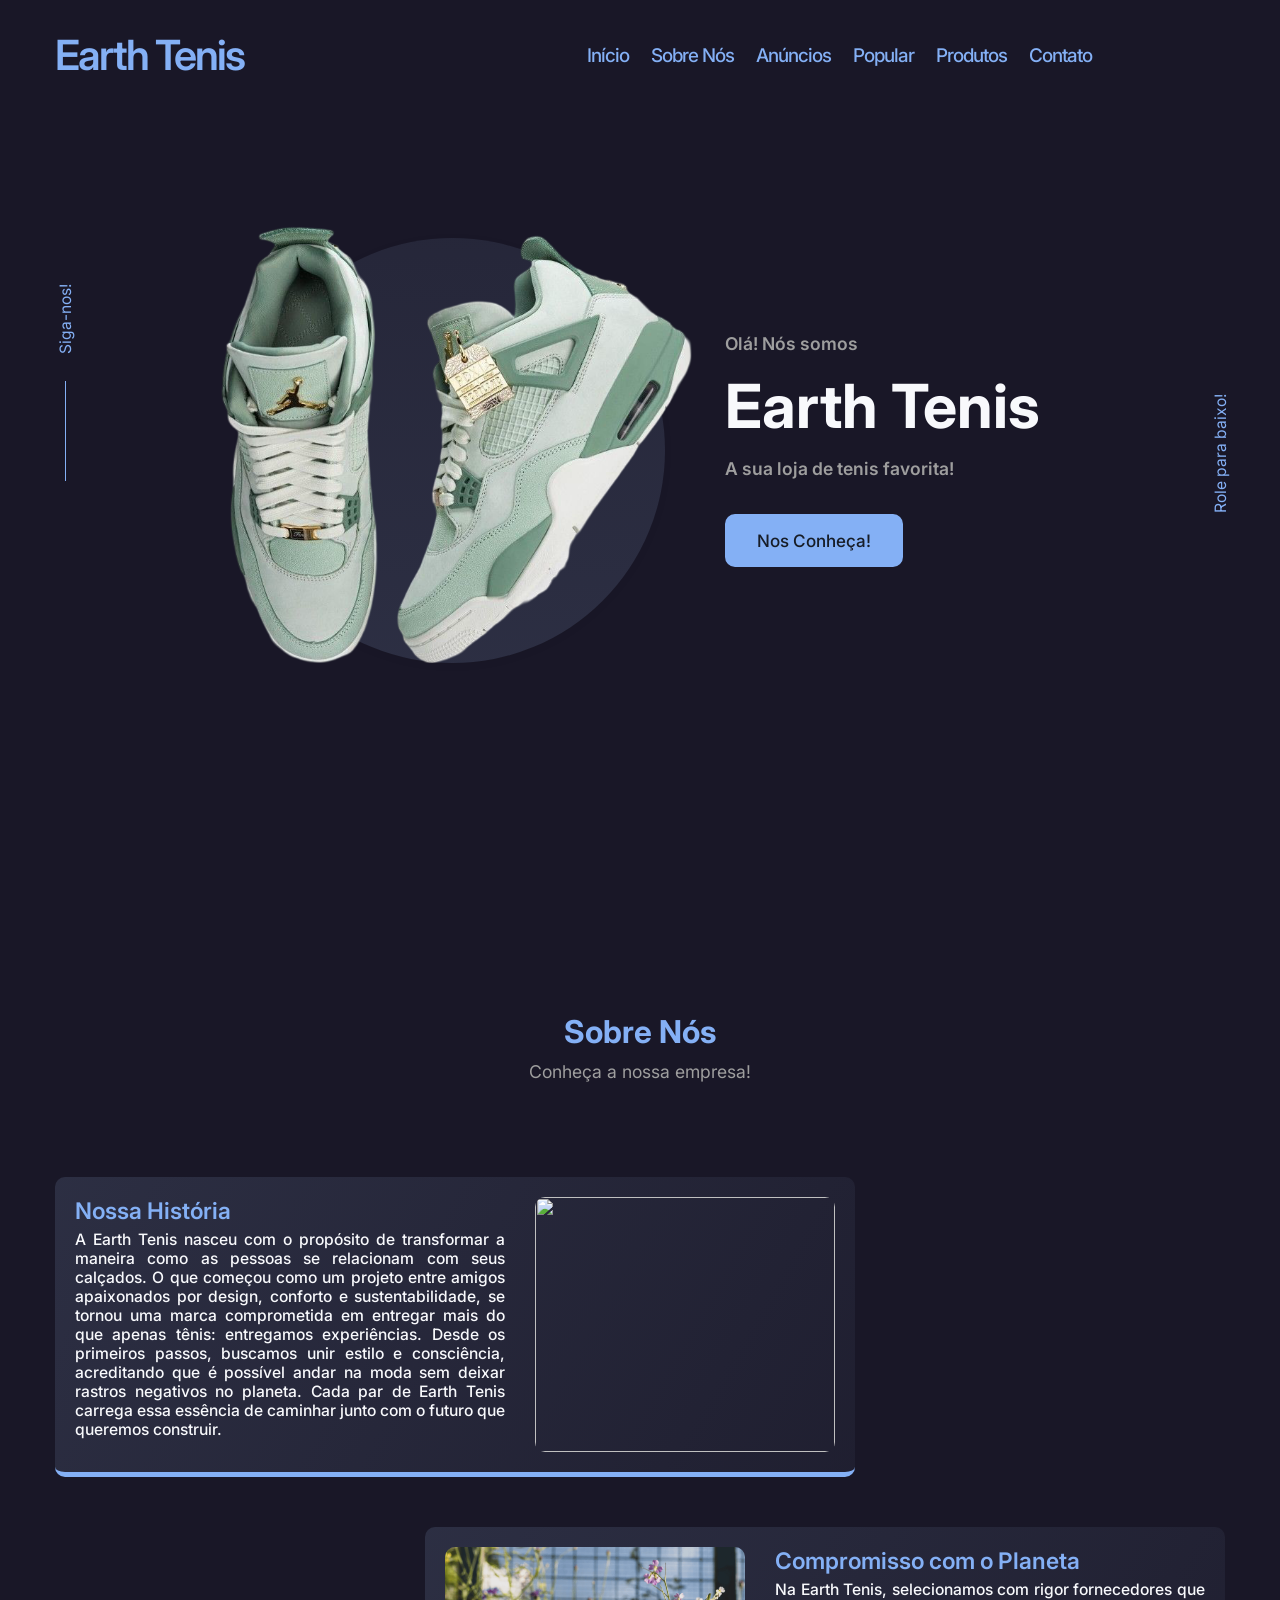
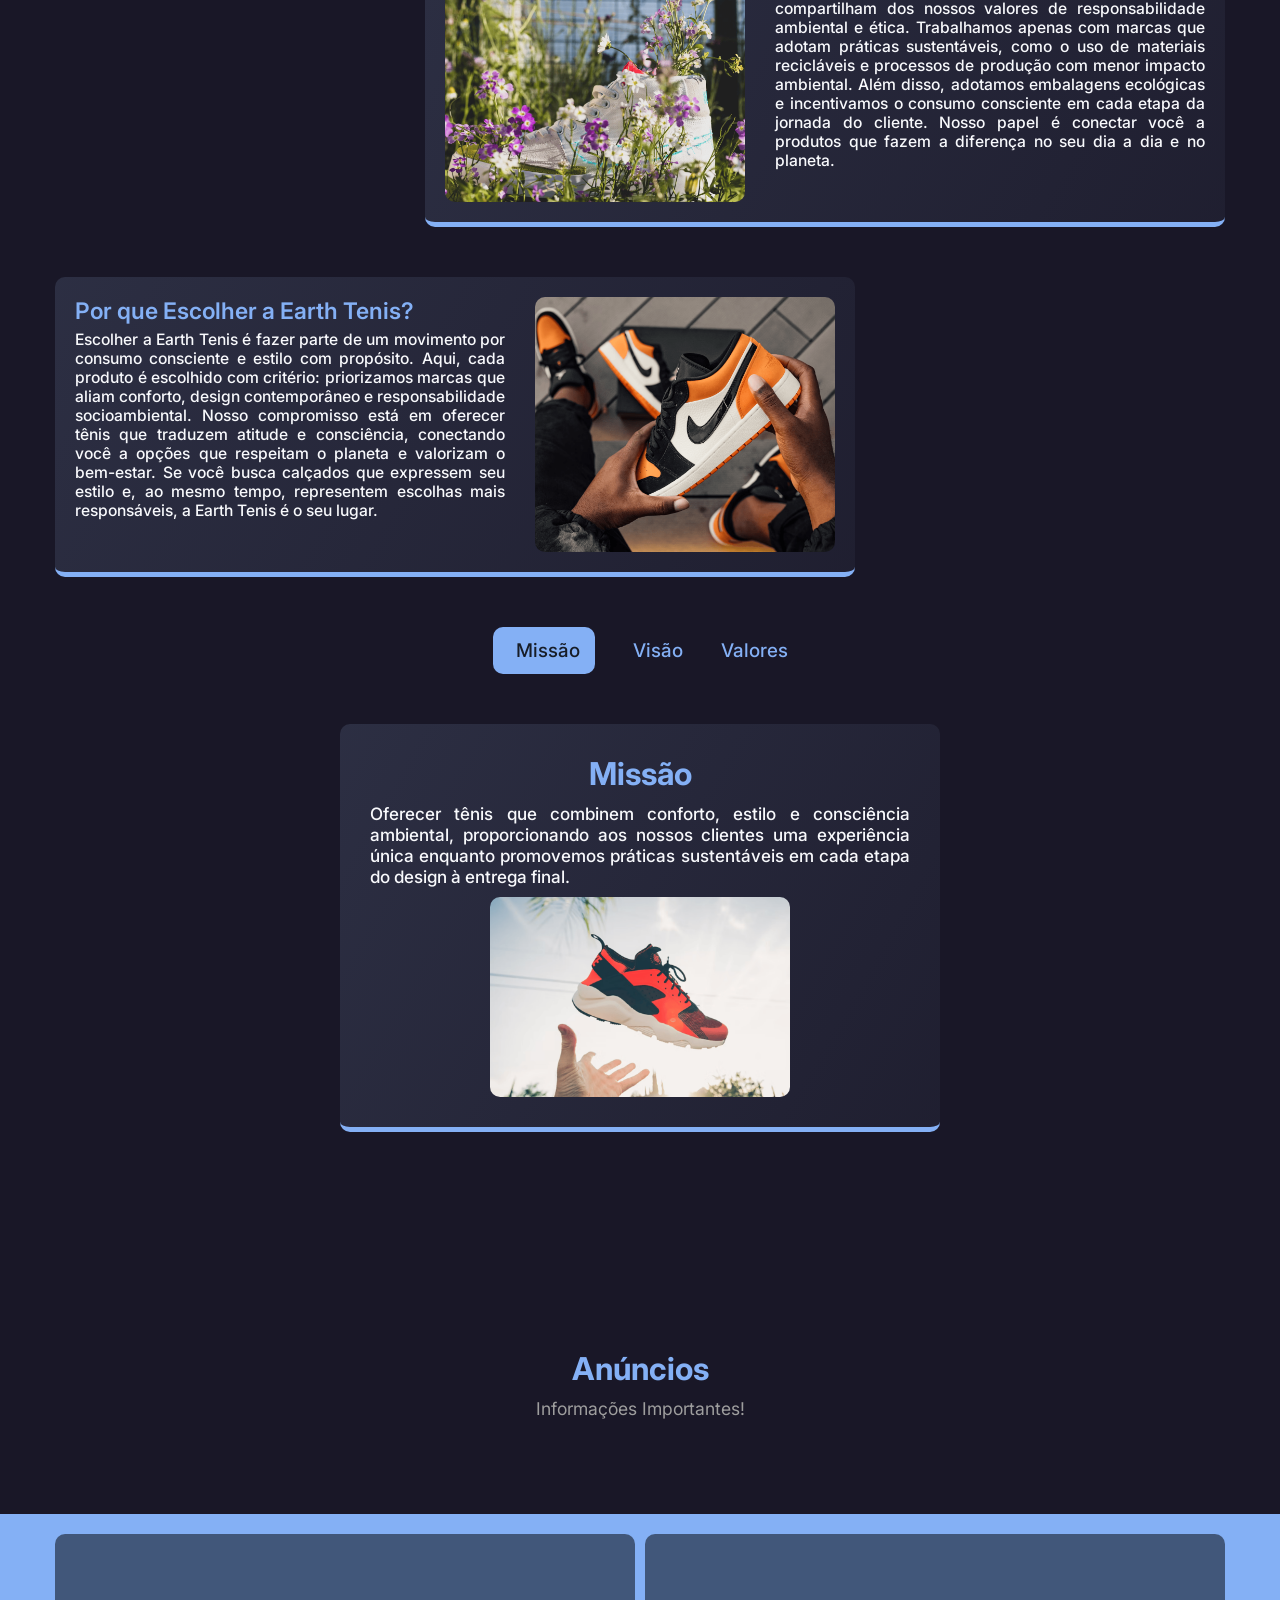
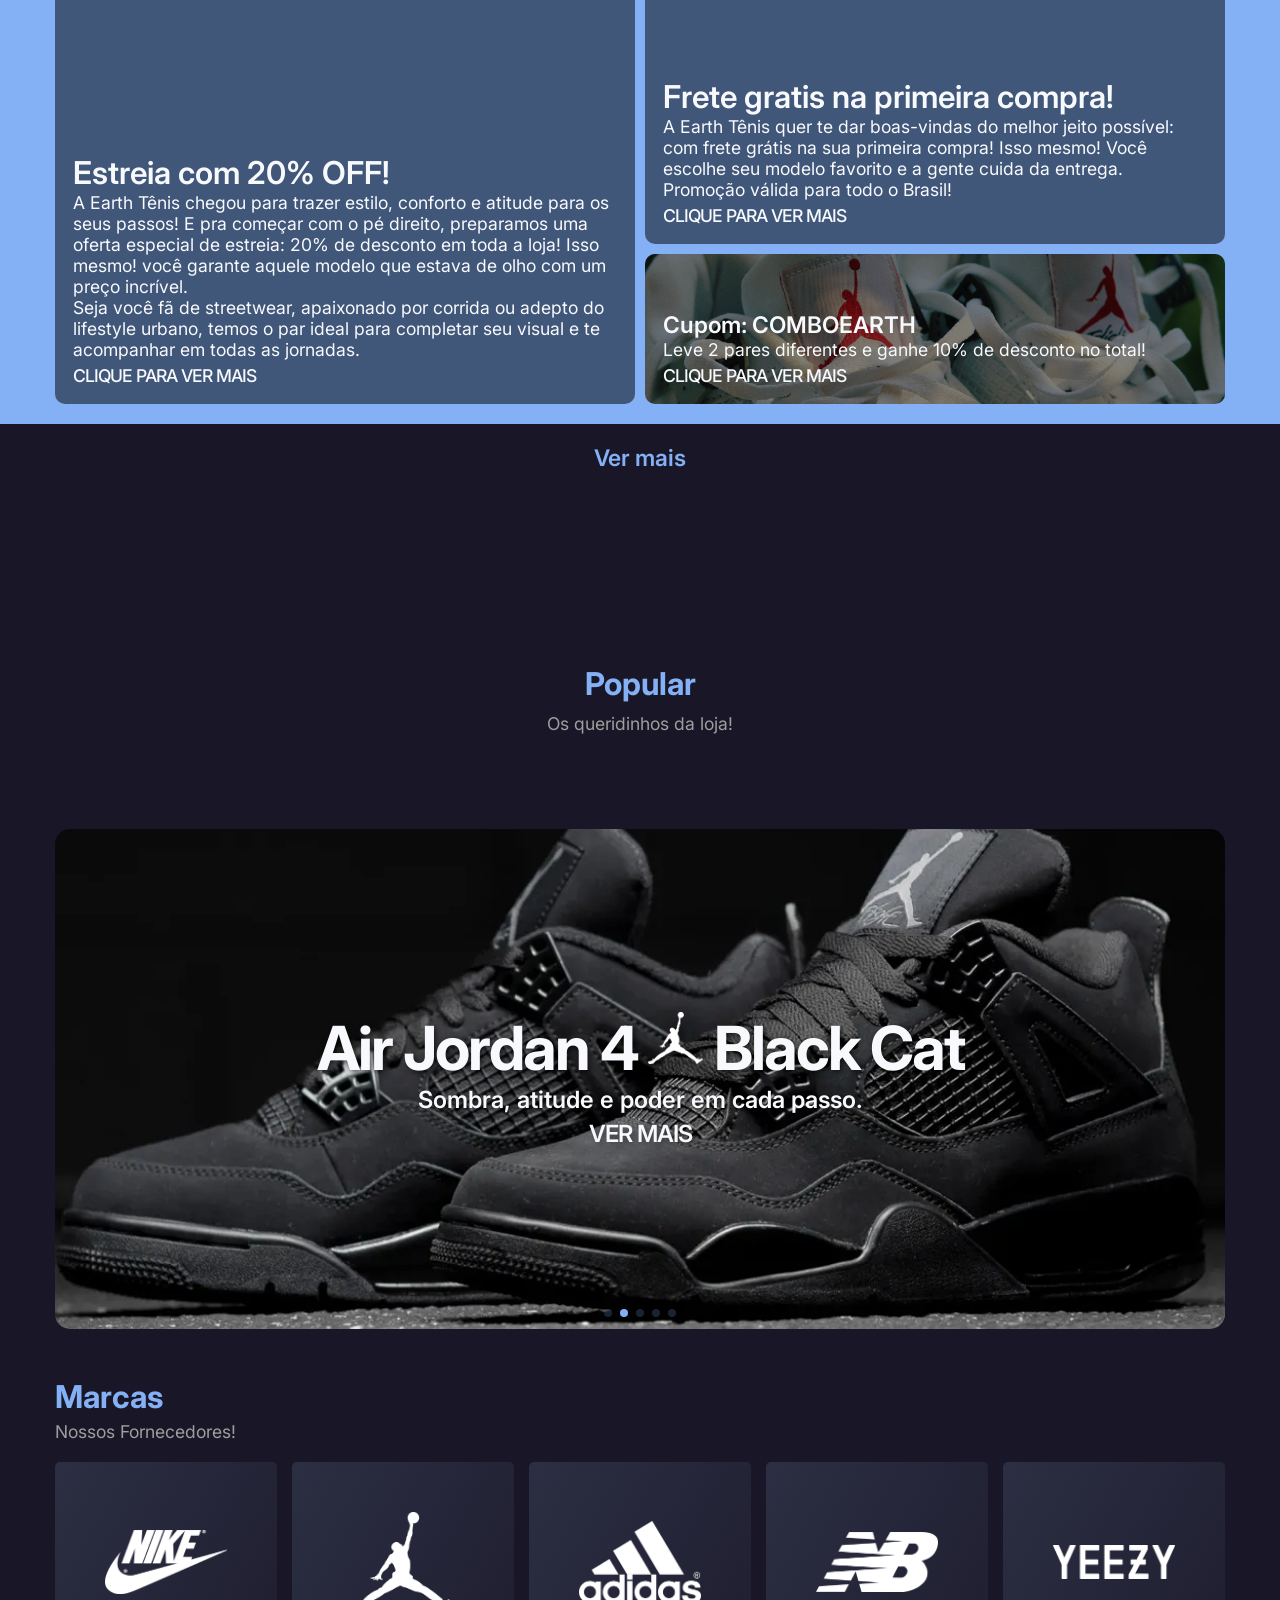
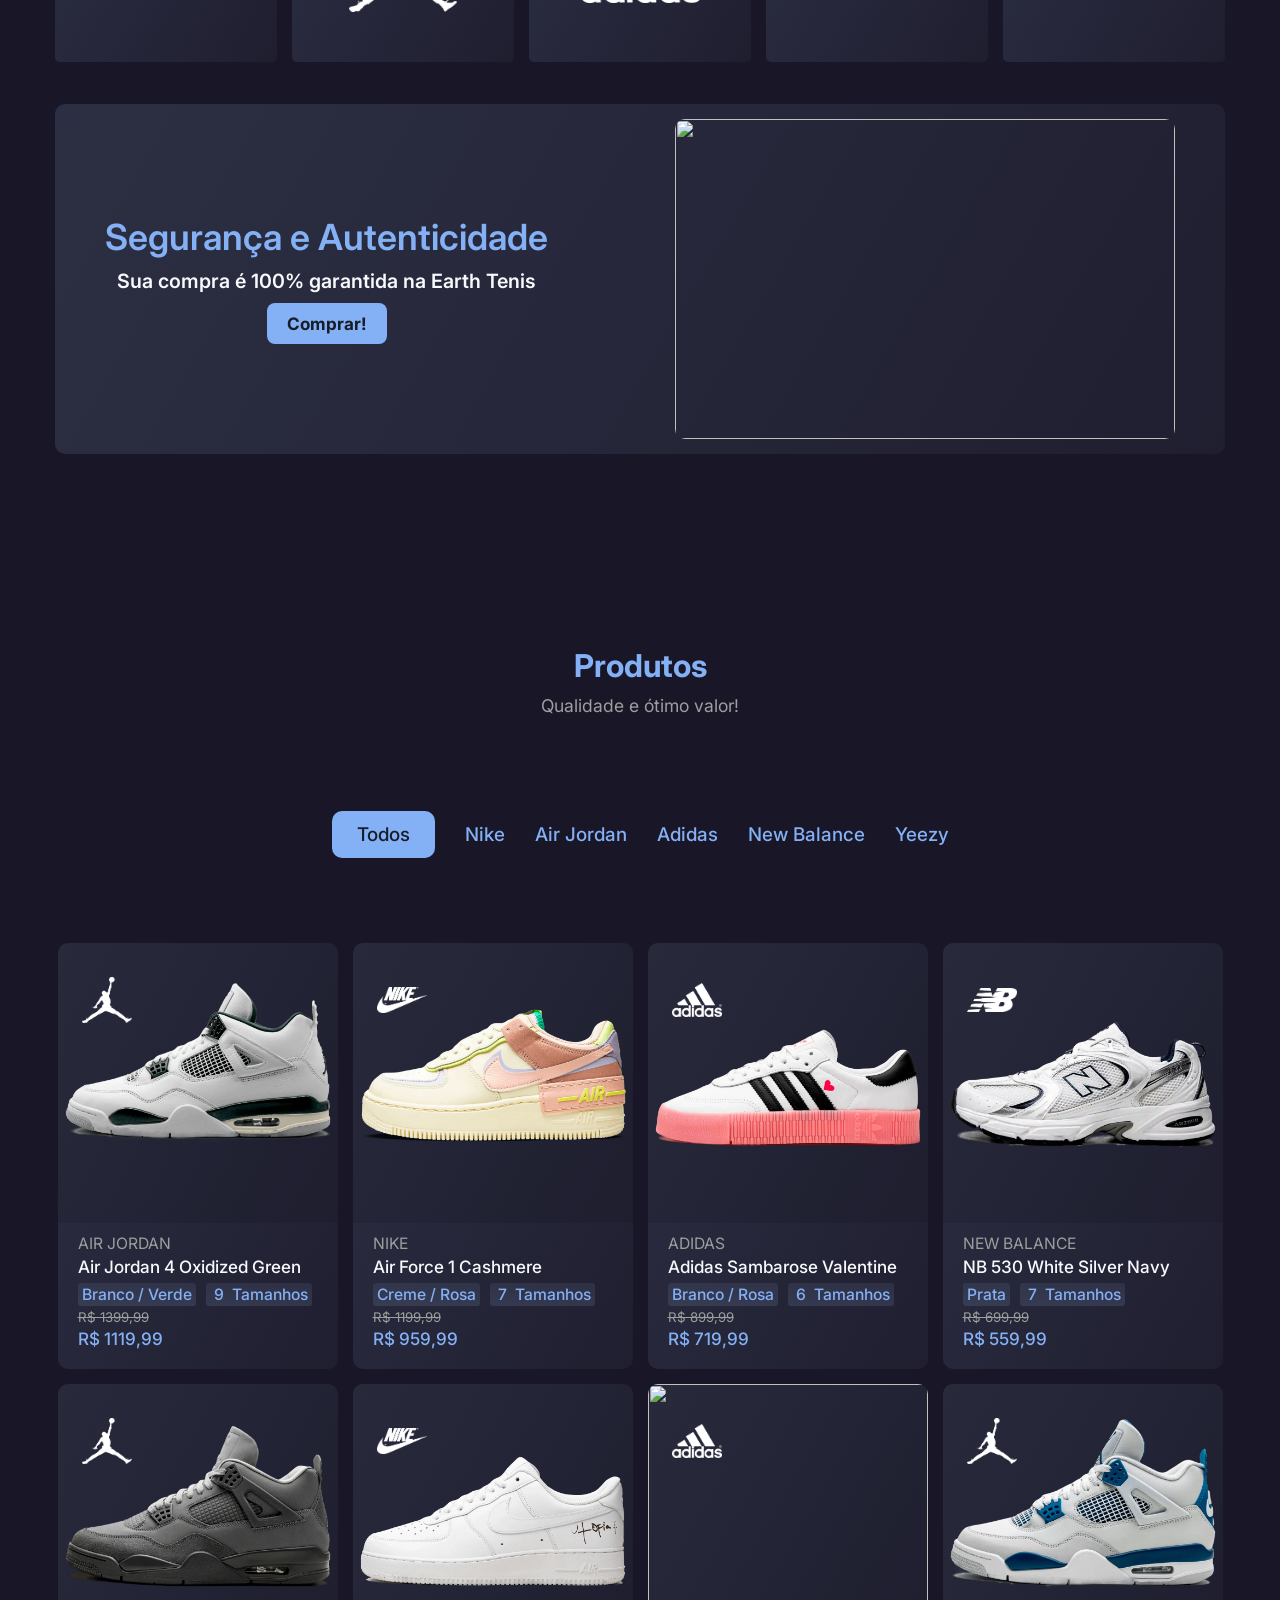
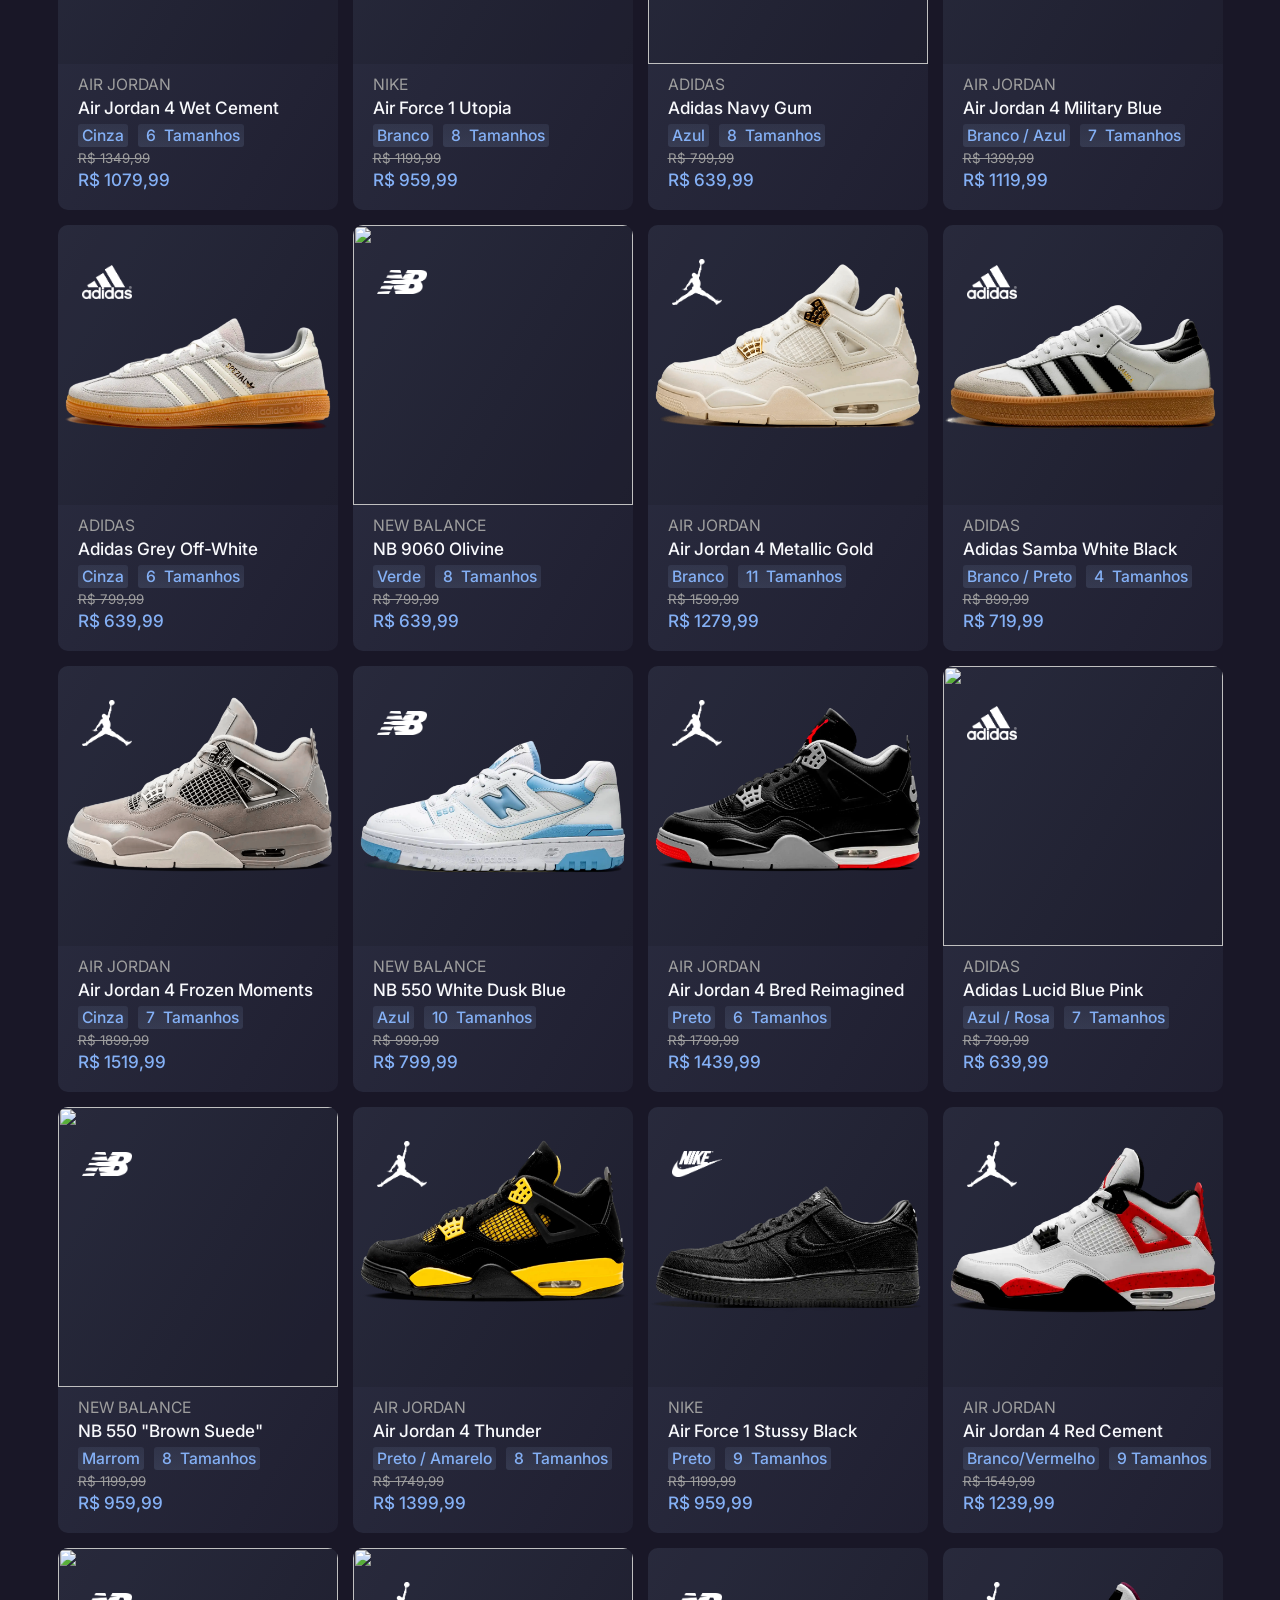
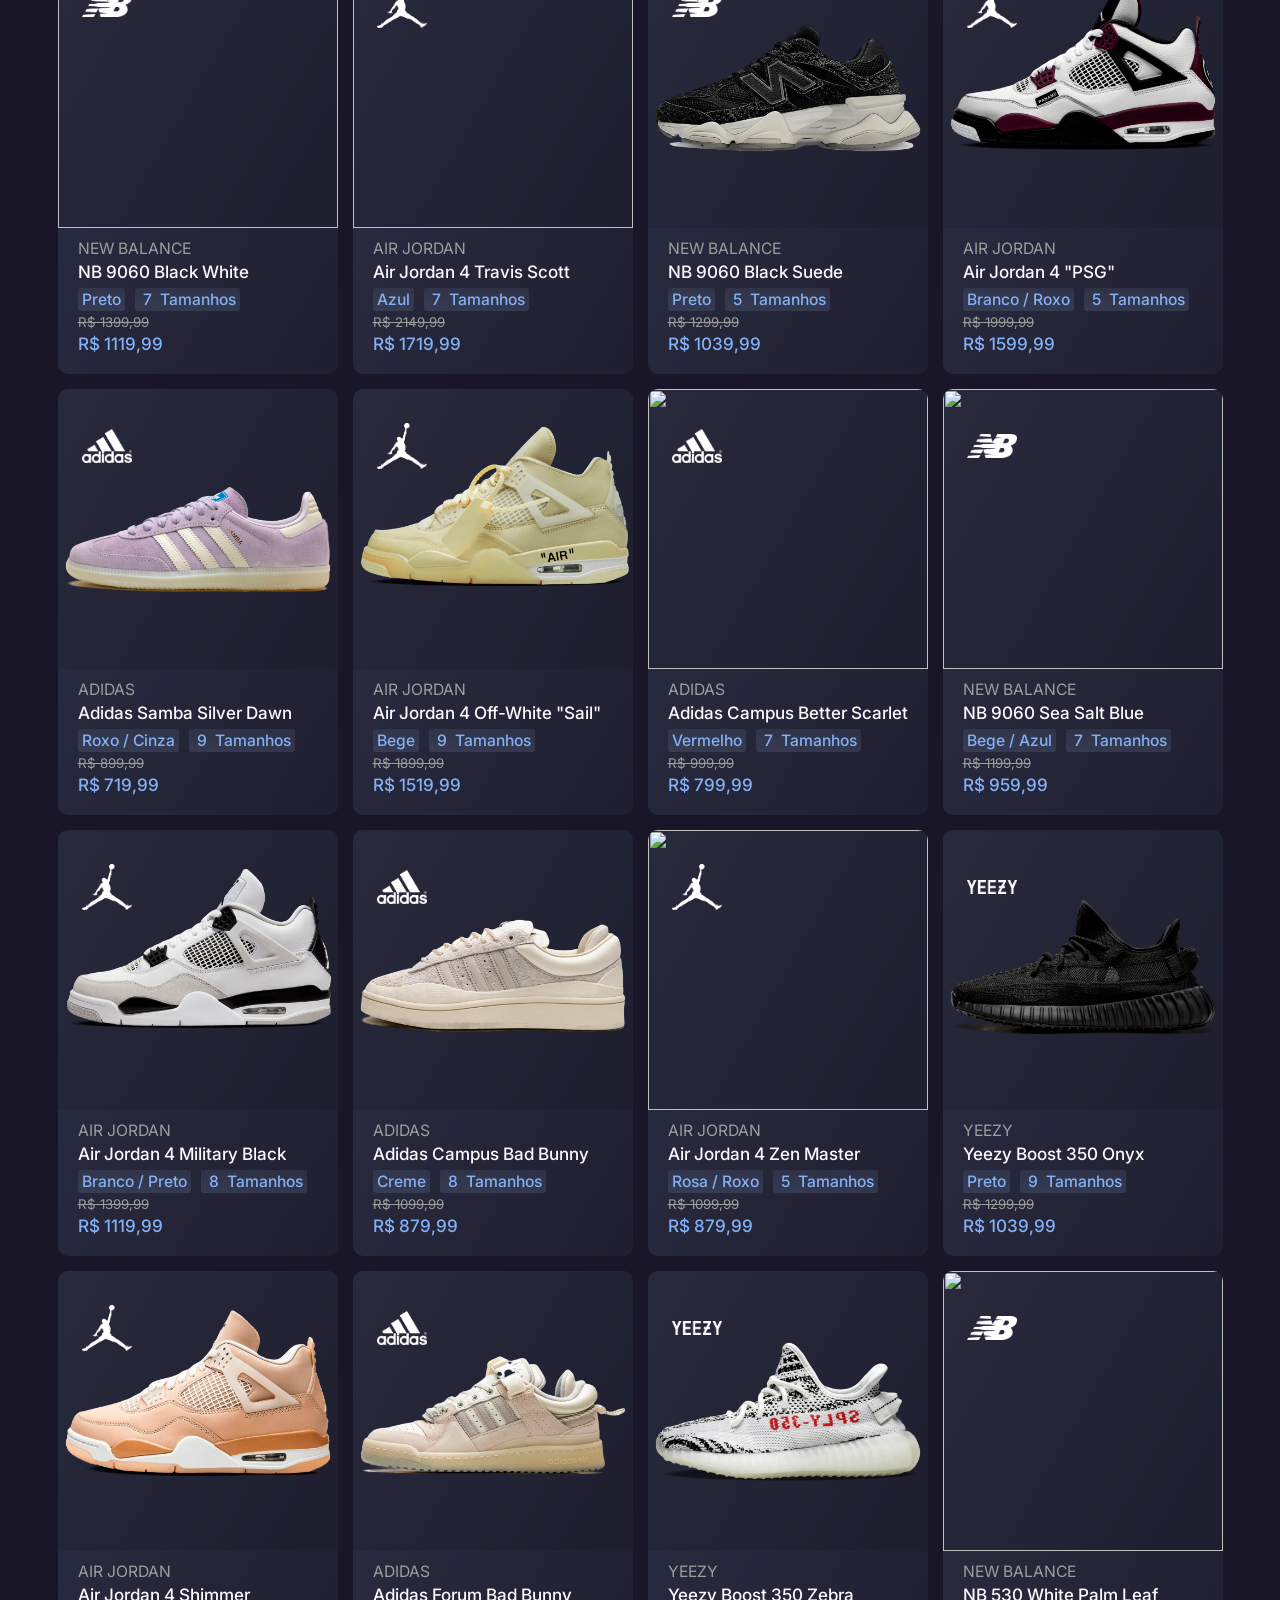
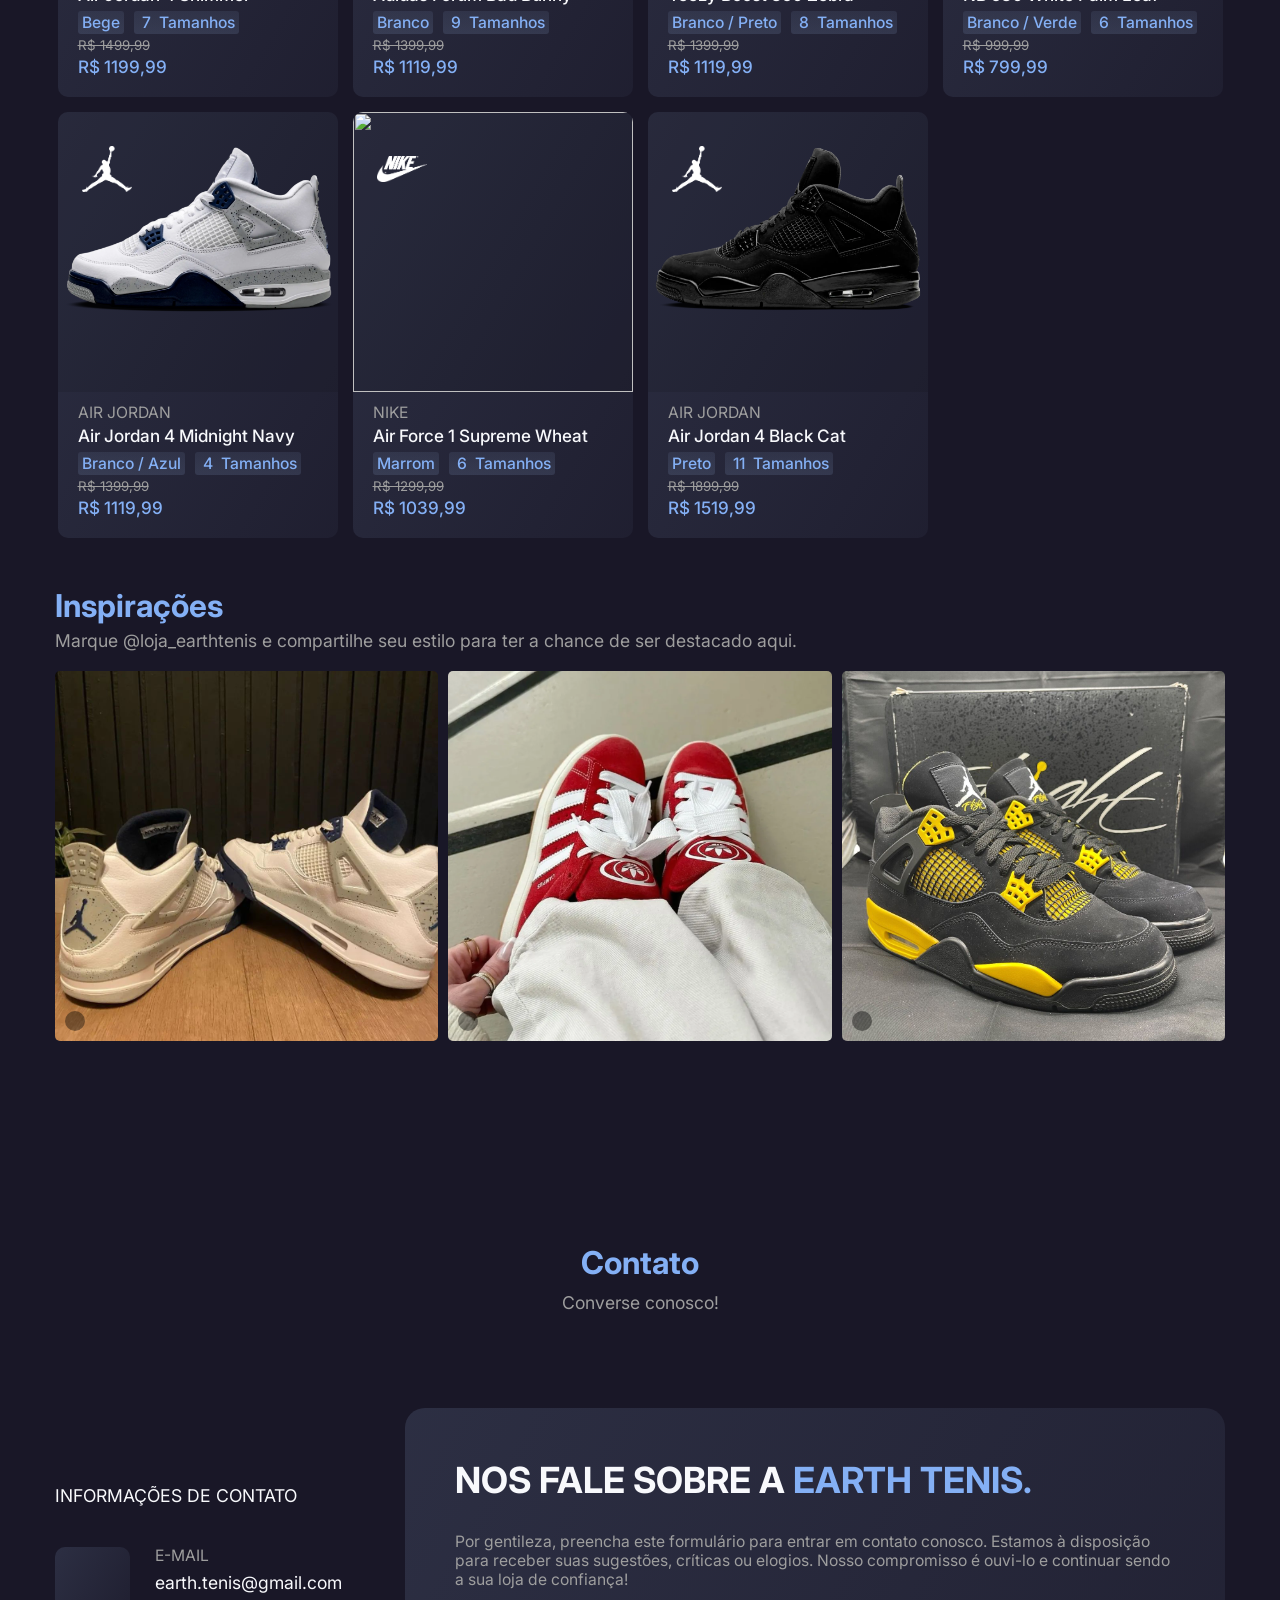
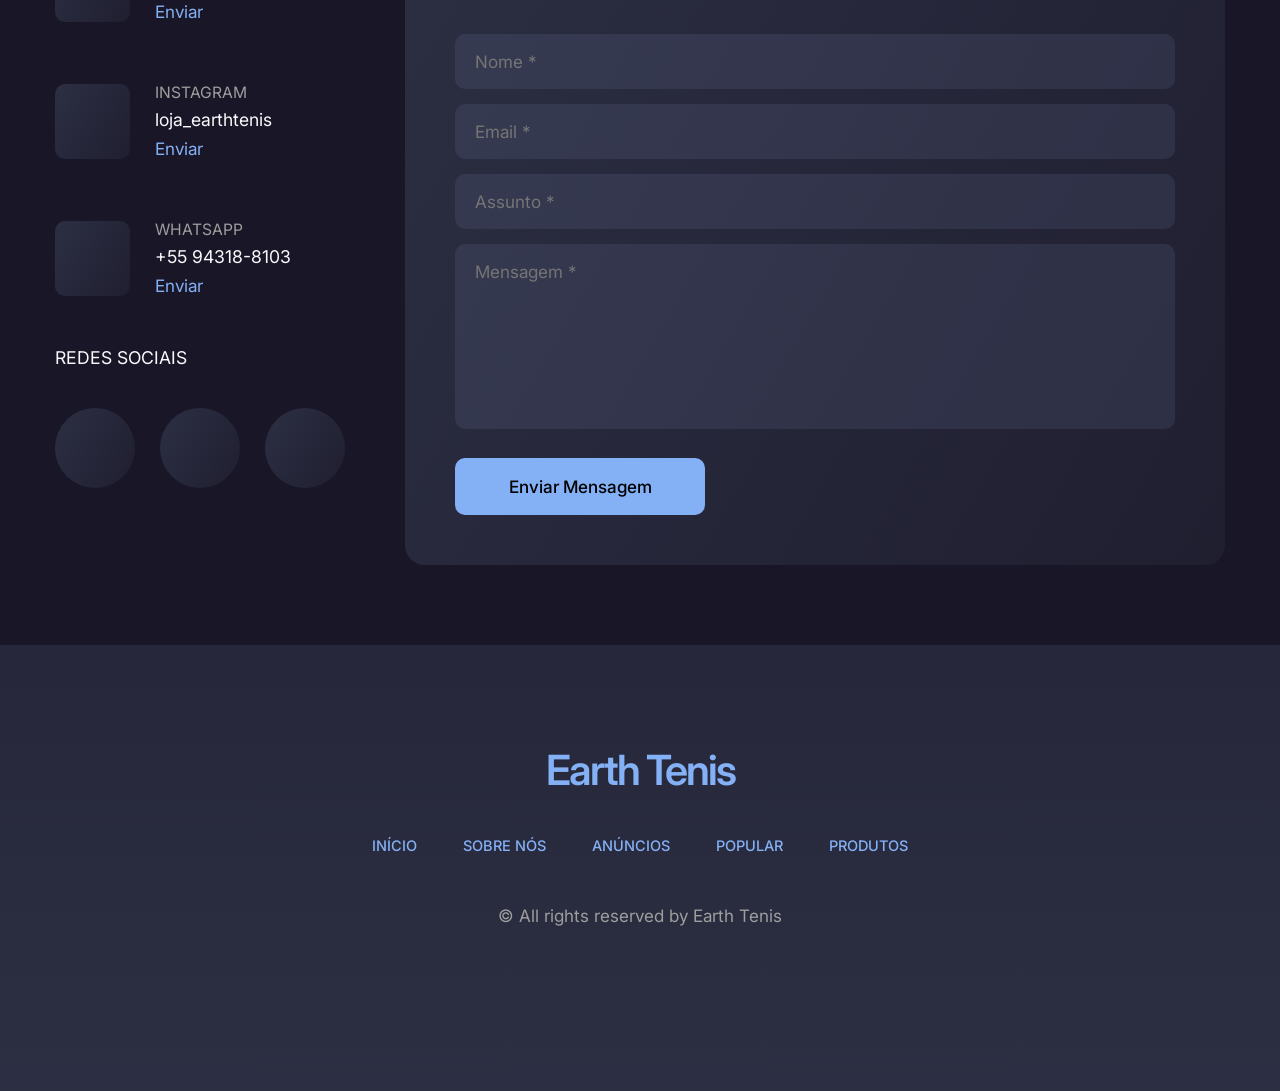
==== commit 3edcea5e: "Add files via upload" ====
--- a/index.html
+++ b/index.html
@@ -38,6 +38,7 @@
                         <li class="menu-item"><a href="#products">Produtos</a></li>
                         <li class="menu-item"><a href="#contact">Contato</a></li>
                     </ul>
+                    <div class="shop-btn game"><a href="memoria.html"><i class="ri-gamepad-line"></i></a></div>
                     <div class="theme-btn">
                         <i class="ri-sun-fill sun-icon"></i>
                         <i class="ri-moon-fill moon-icon"></i>
--- a/assets/css/style.css
+++ b/assets/css/style.css
@@ -3896,4 +3896,9 @@
    .coupon-area {
       gap: 0;
    }
-}   
+}
+.game {
+   margin-top: -2.5vmin;
+   margin-left: -4vmin;
+   margin-right: 1.5vmin;
+}
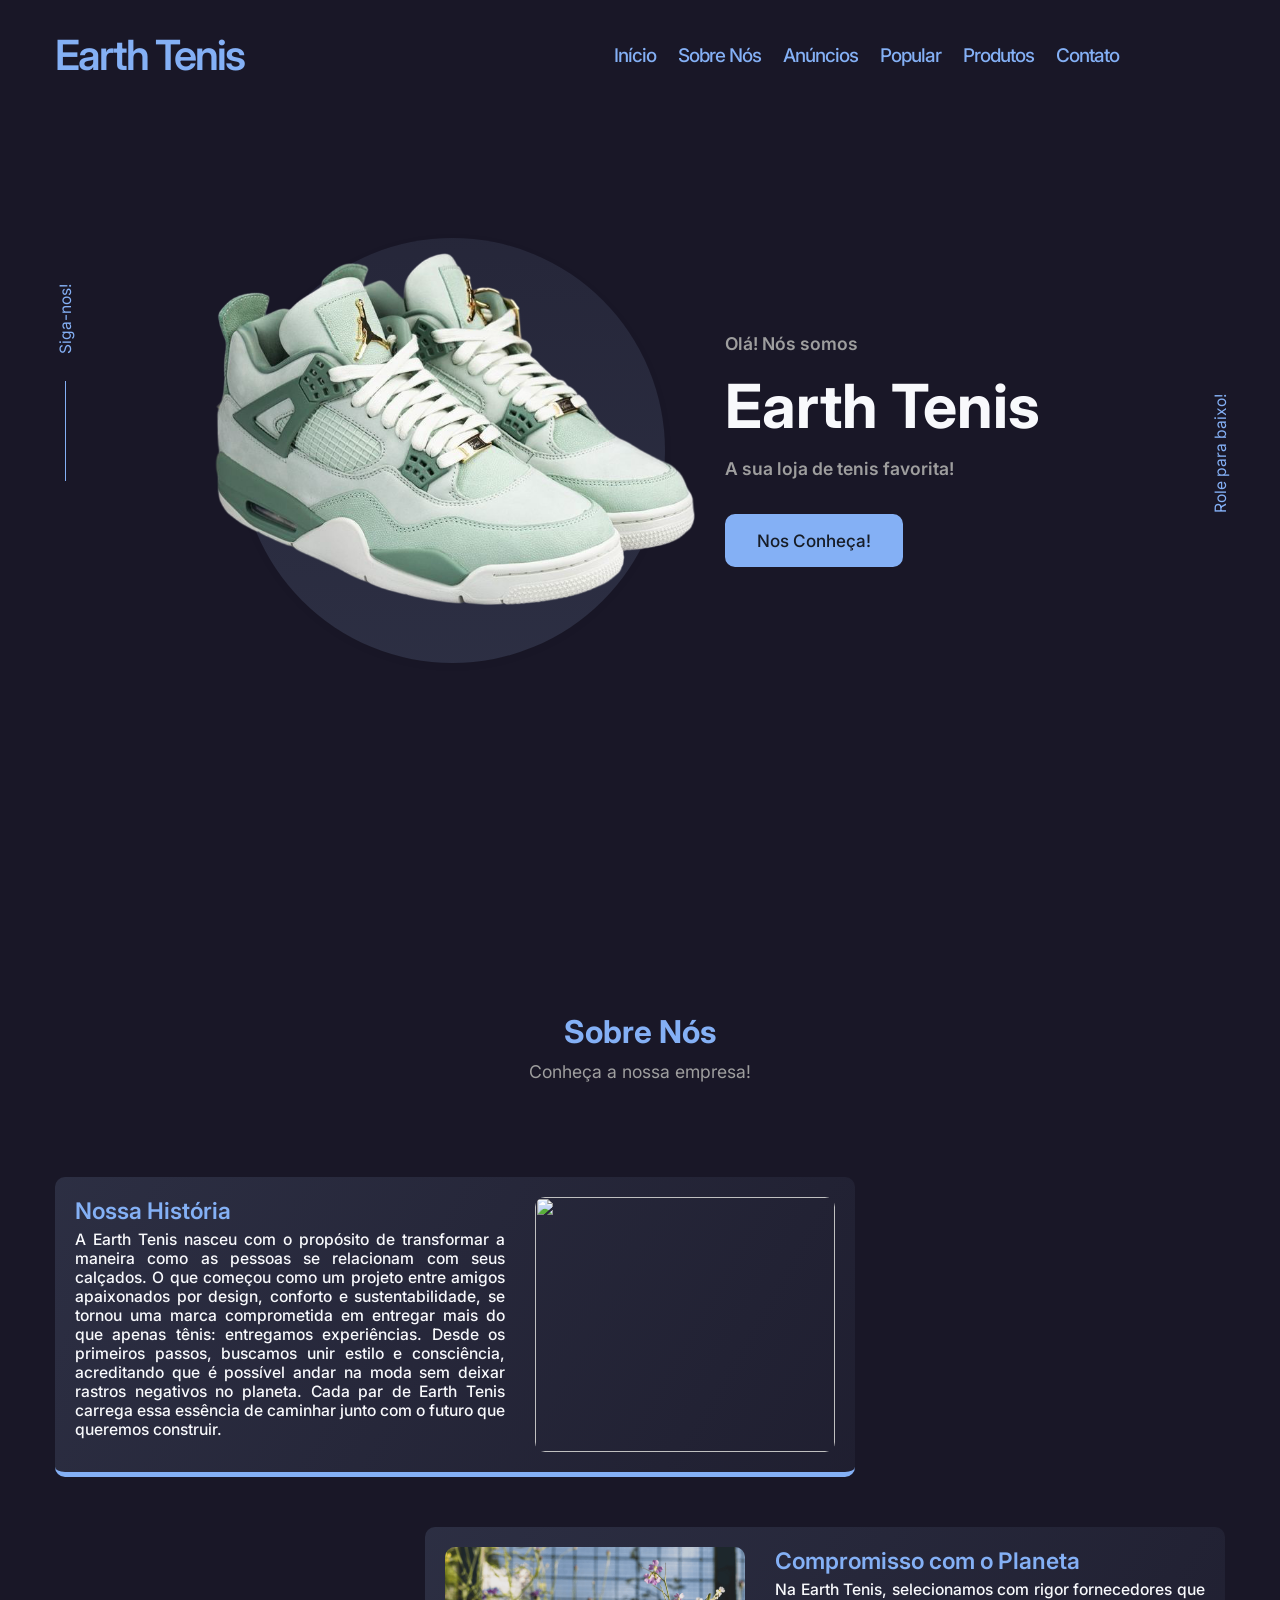
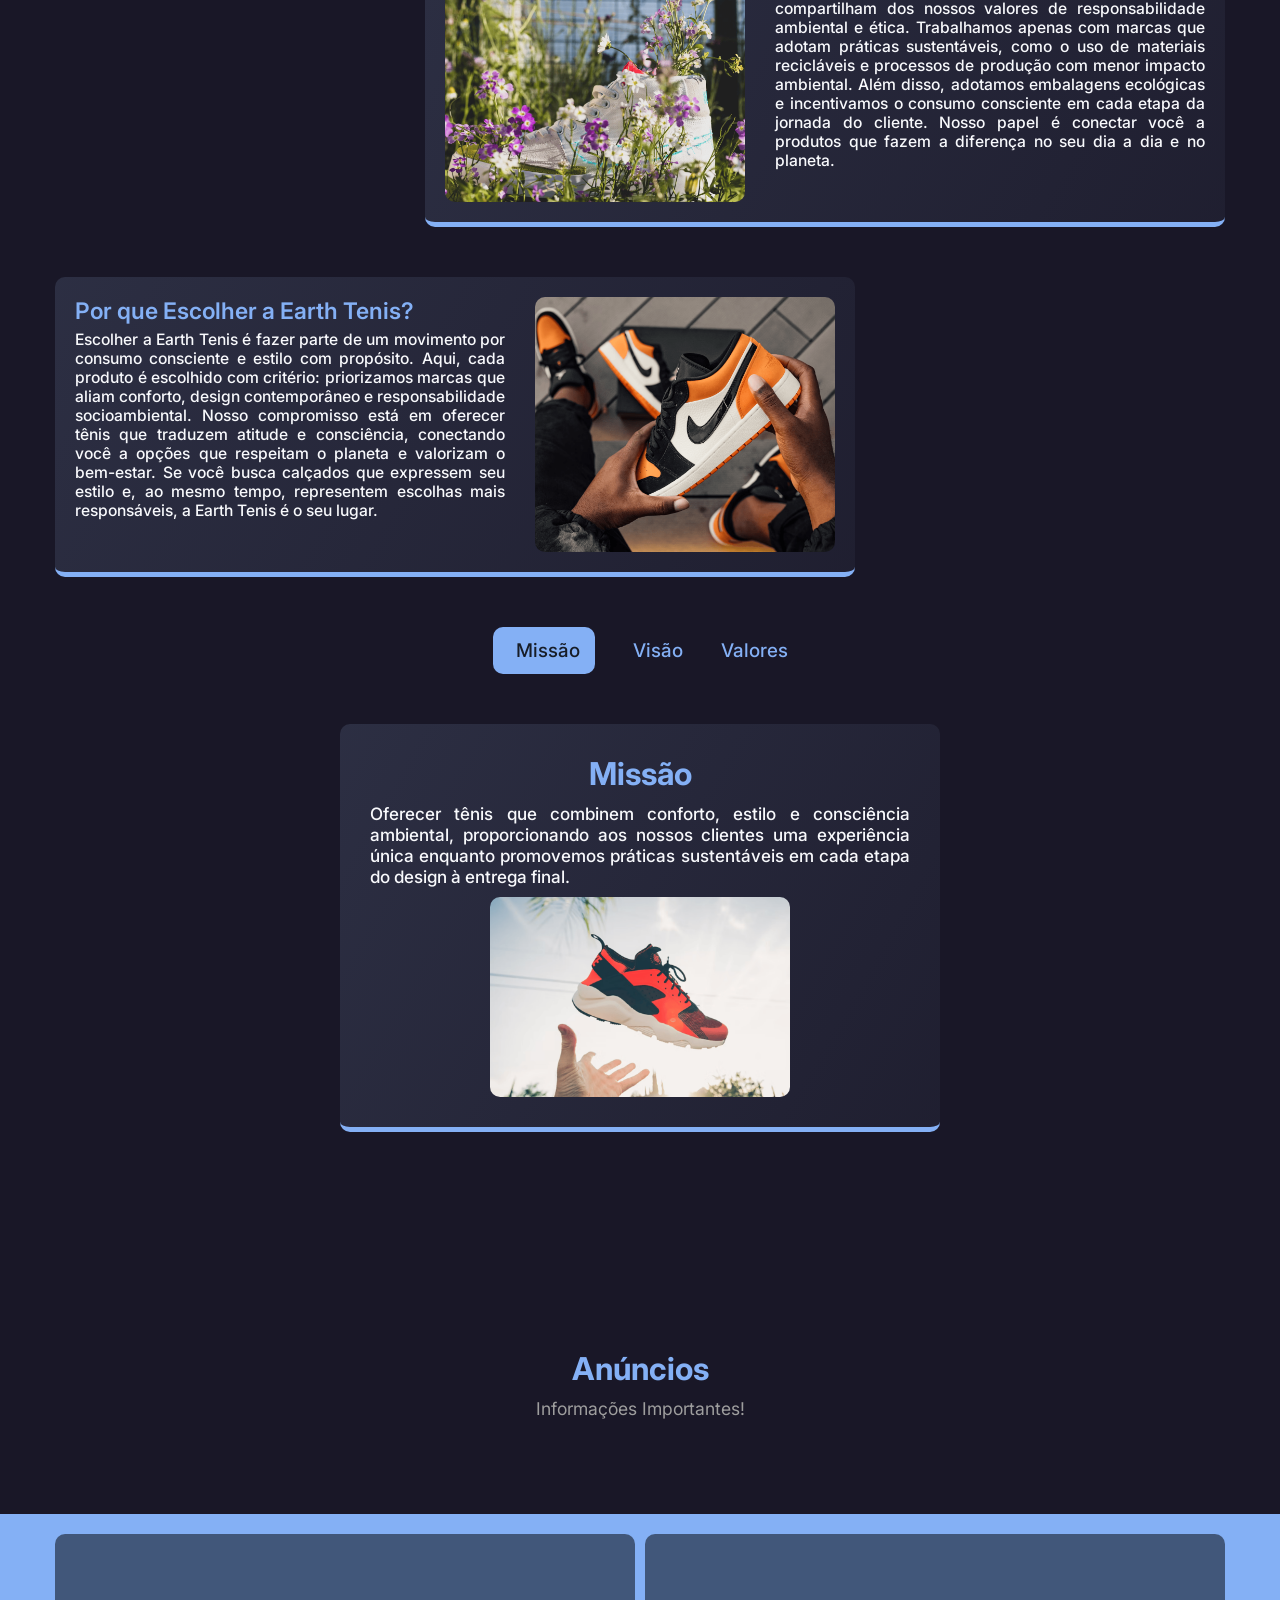
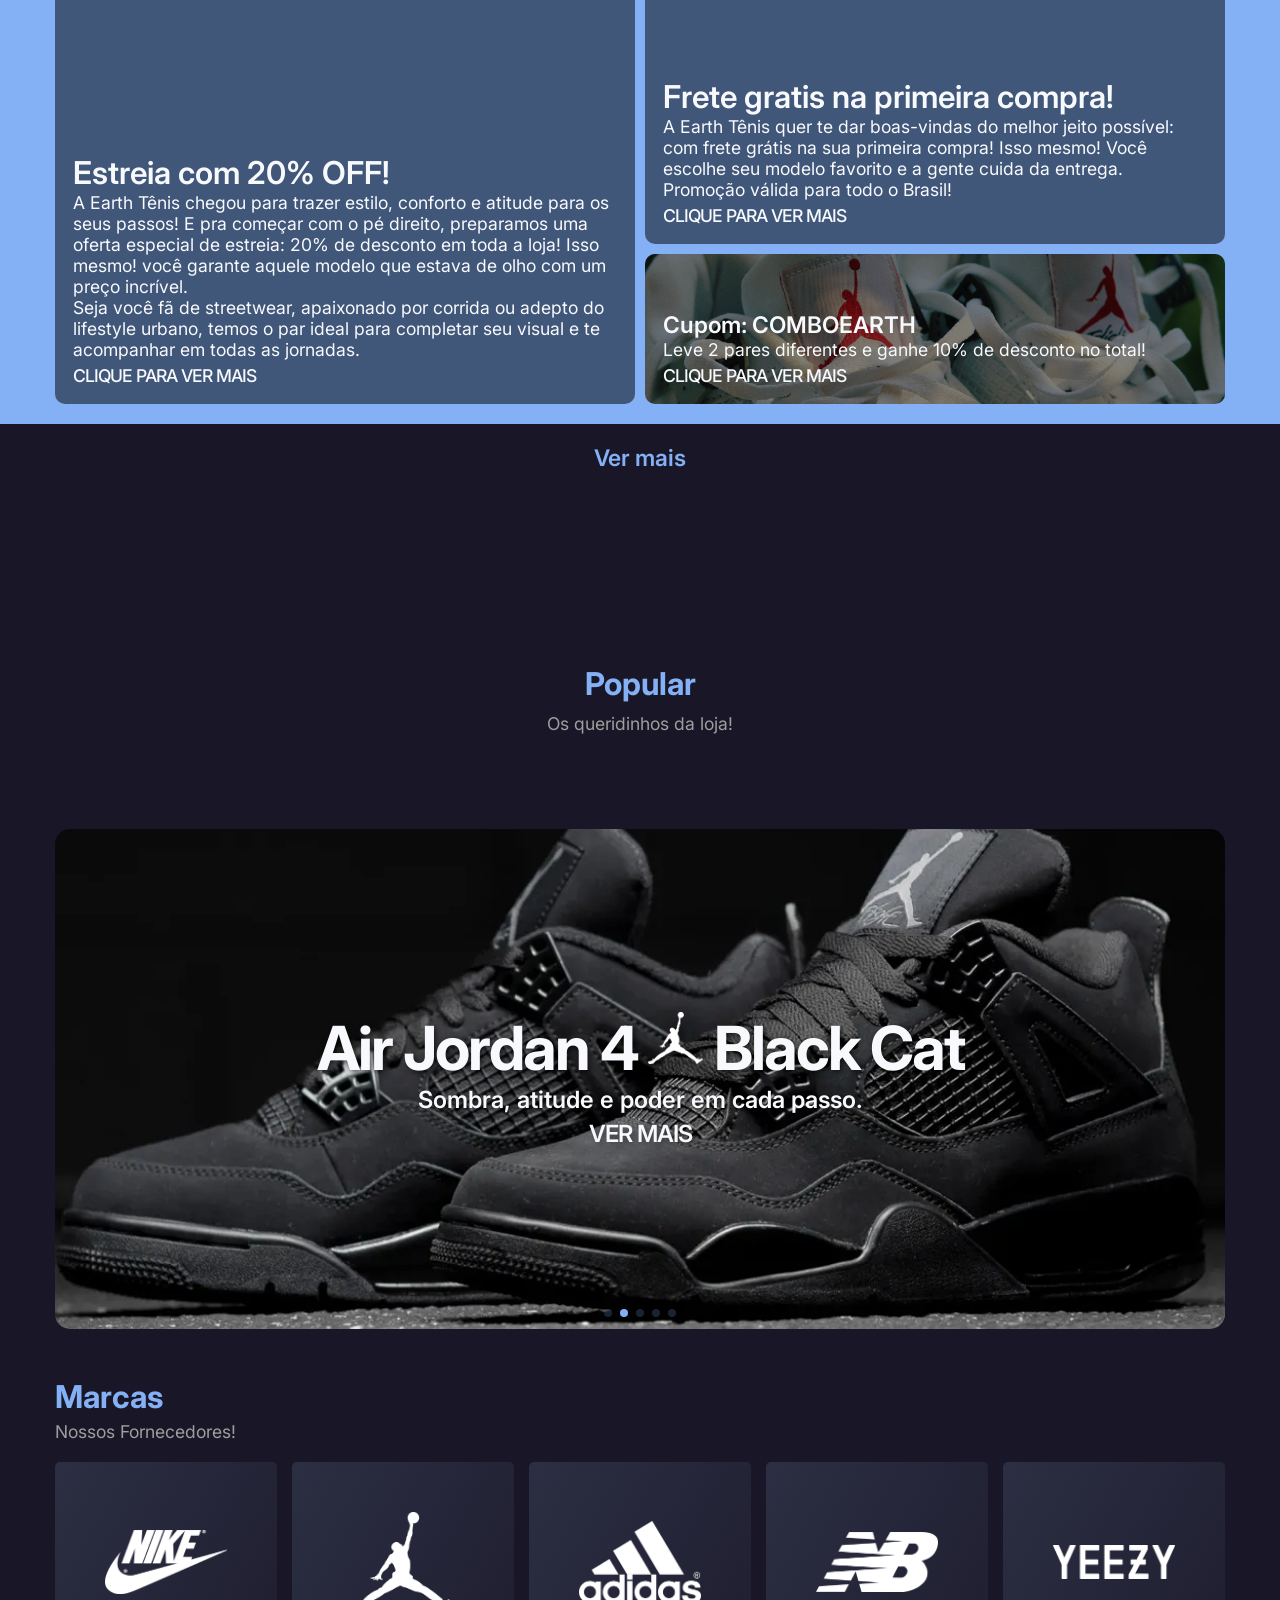
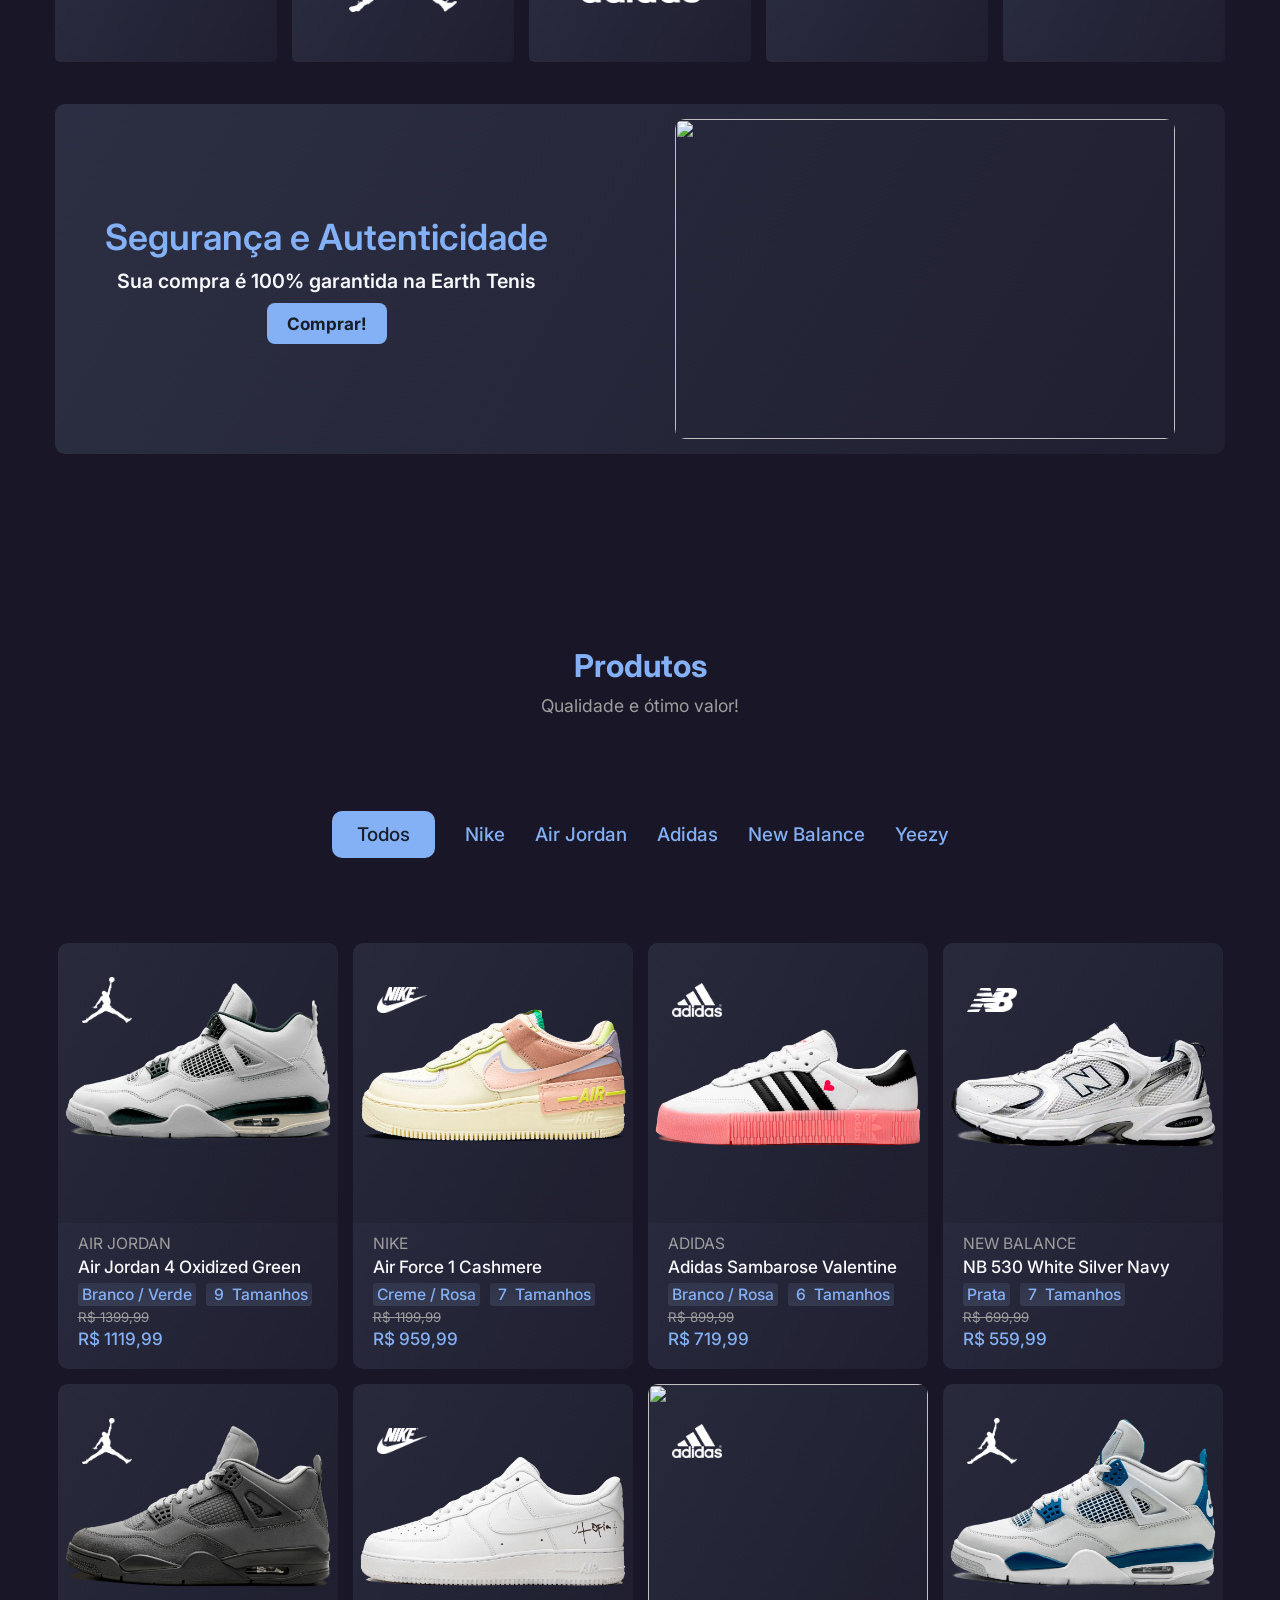
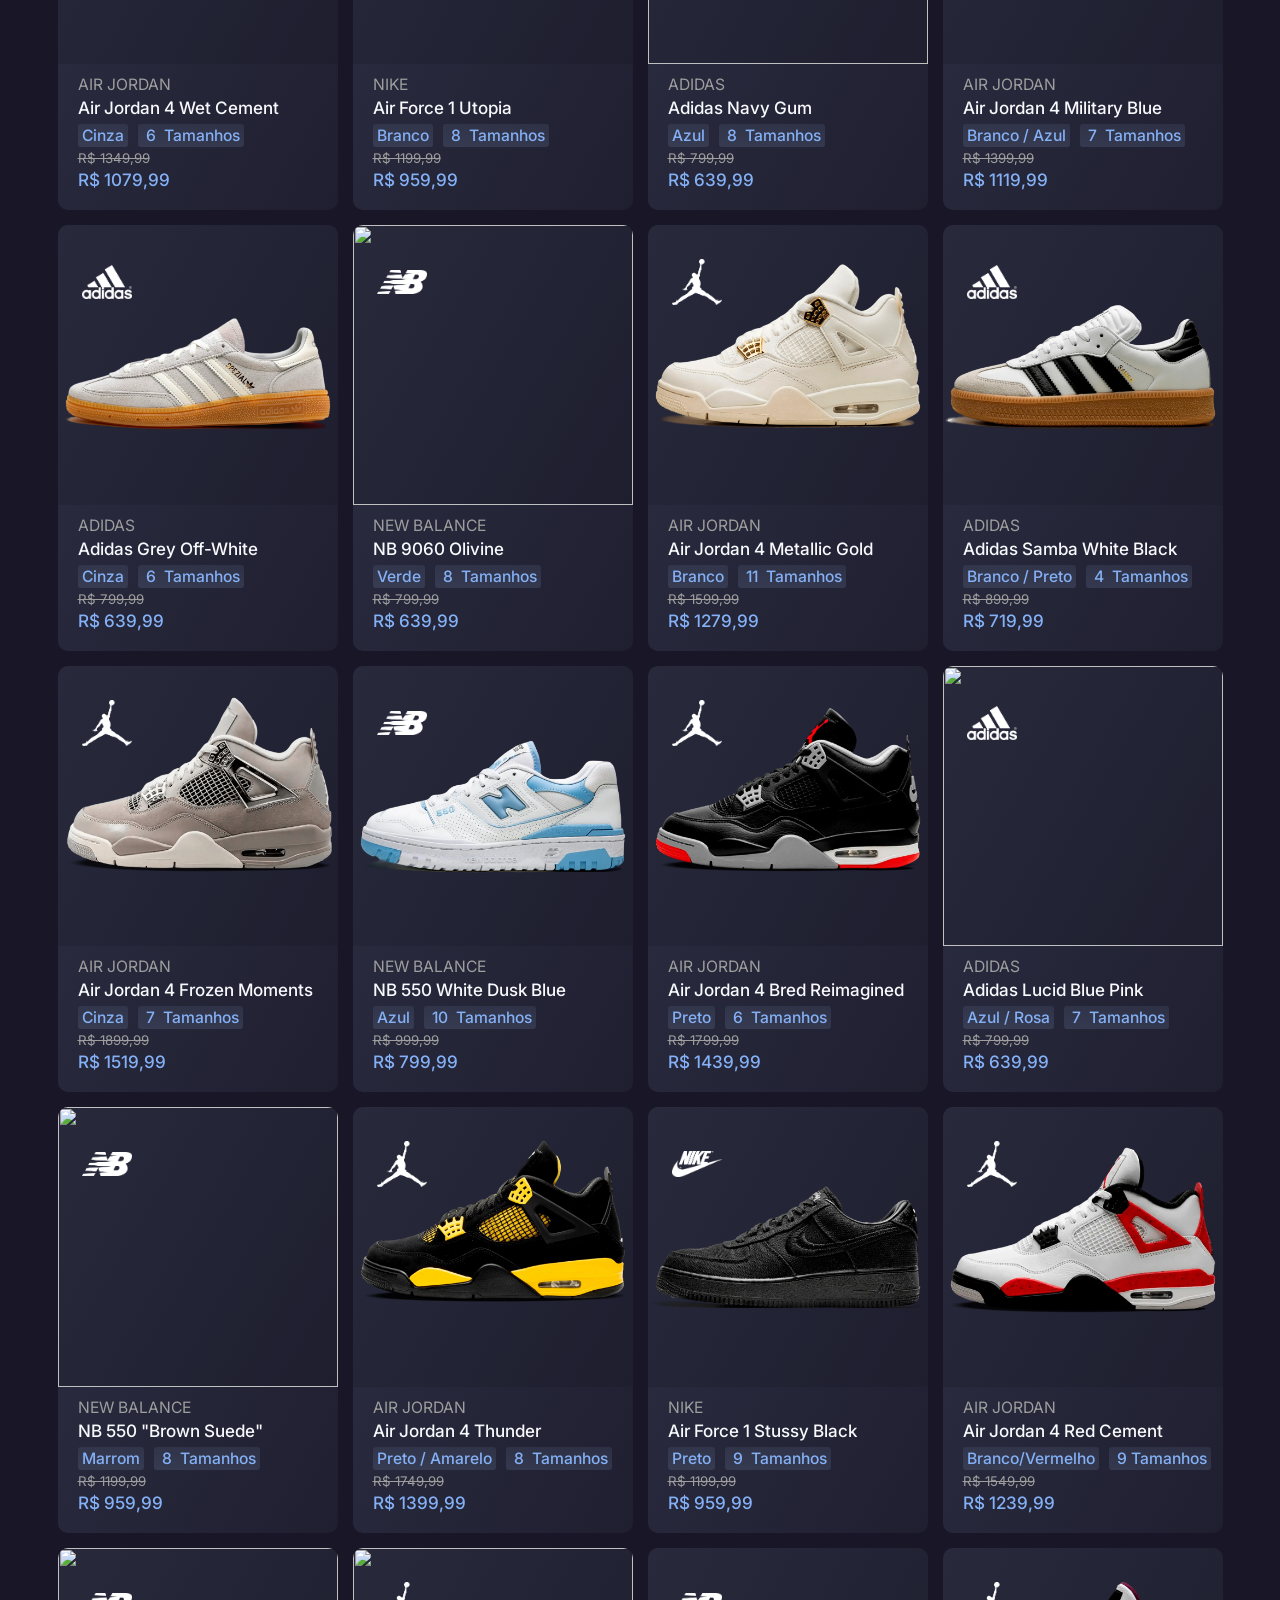
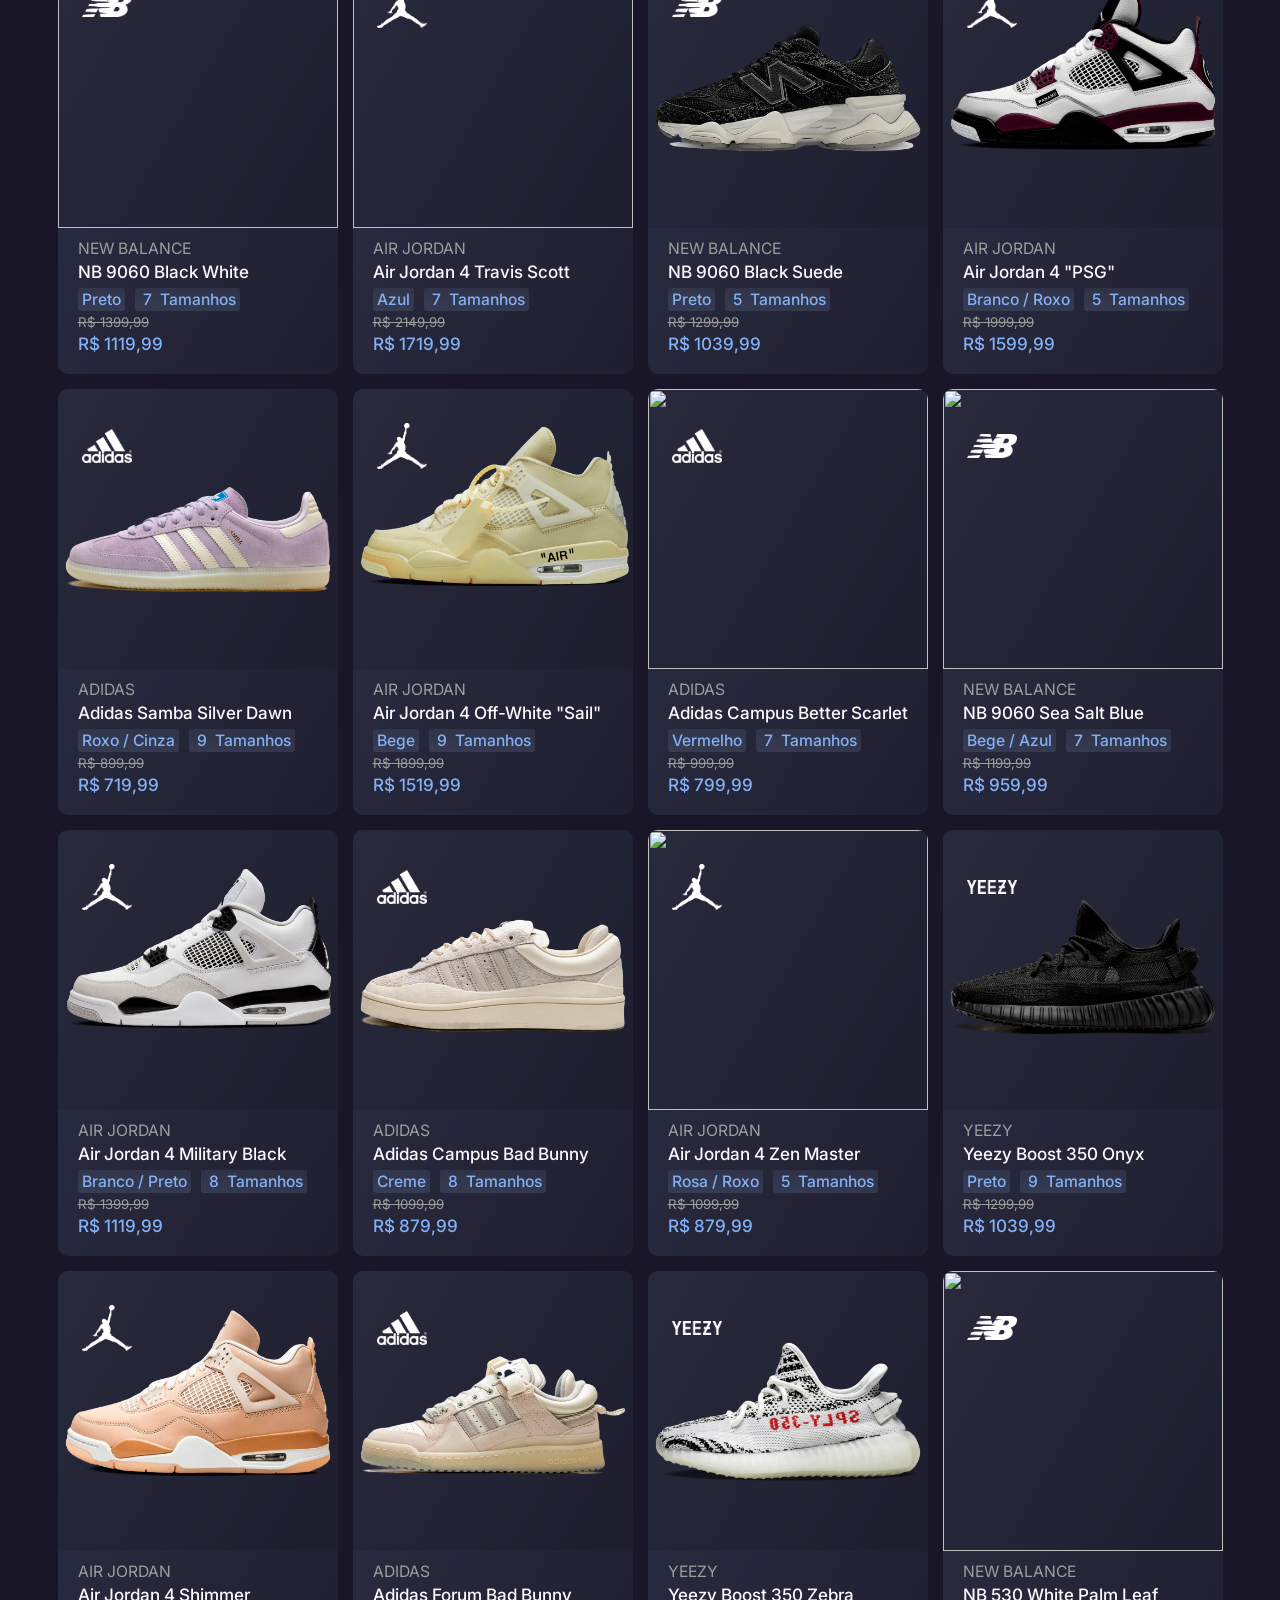
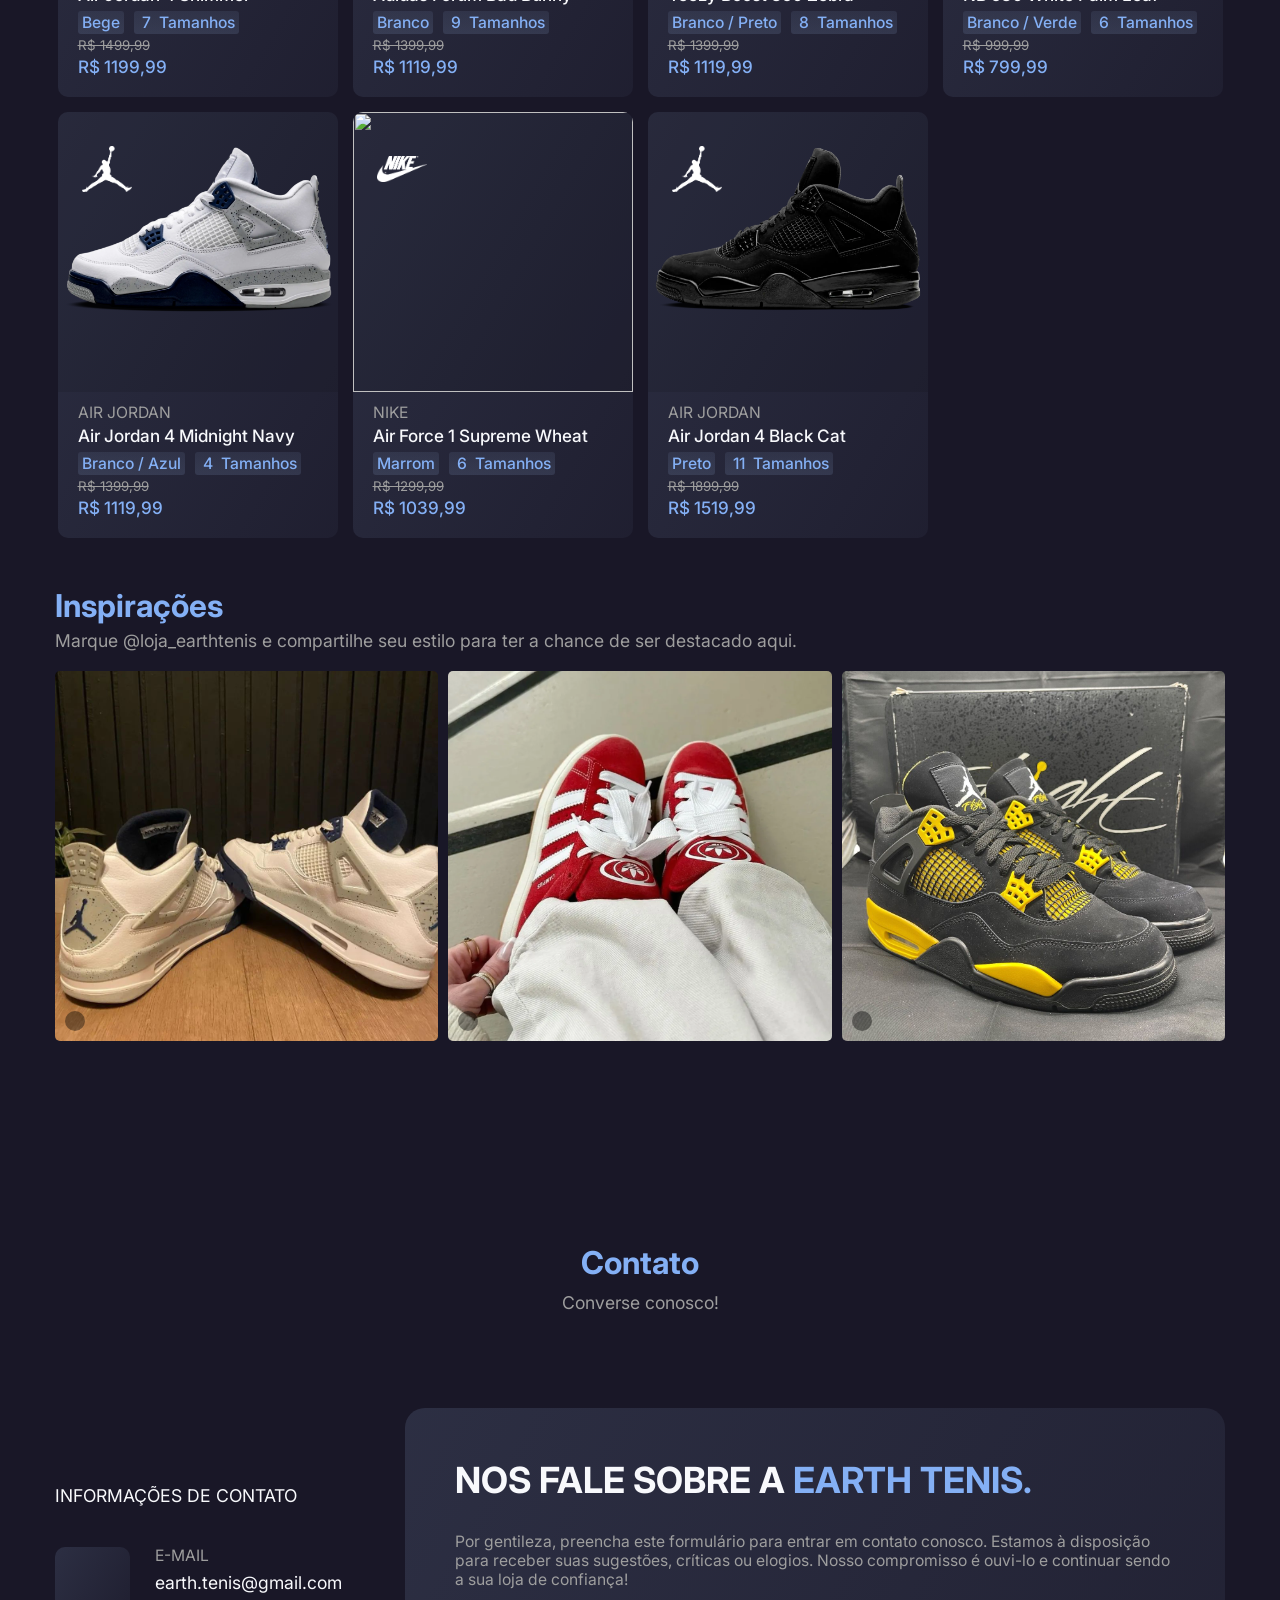
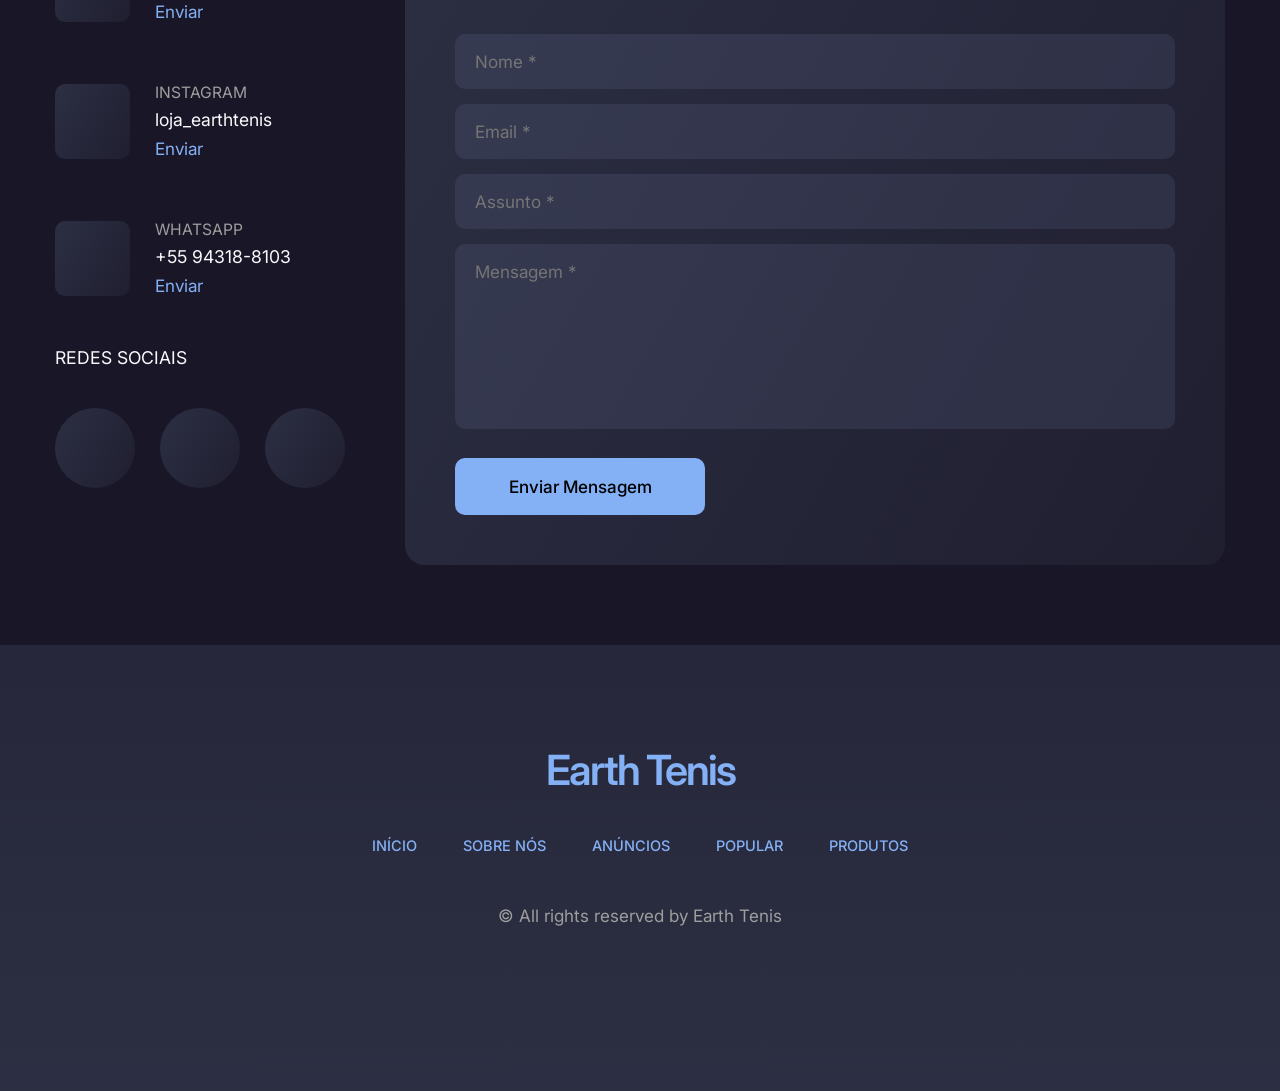
==== commit 5fe71f36: "Update index.html" ====
--- a/index.html
+++ b/index.html
@@ -38,7 +38,7 @@
                         <li class="menu-item"><a href="#products">Produtos</a></li>
                         <li class="menu-item"><a href="#contact">Contato</a></li>
                     </ul>
-                    <div class="shop-btn game"><a href="memoria.html"><i class="ri-gamepad-line"></i></a></div>
+                    <div class="game"><a href="memoria.html"><i class="ri-gamepad-line"></i></a></div>
                     <div class="theme-btn">
                         <i class="ri-sun-fill sun-icon"></i>
                         <i class="ri-moon-fill moon-icon"></i>
@@ -4473,4 +4473,4 @@
     <script src="assets/js/main.js"></script>
 
 </body>
-</html>+</html>
--- a/assets/css/style.css
+++ b/assets/css/style.css
@@ -3898,7 +3898,7 @@
    }
 }
 .game {
-   margin-top: -2.5vmin;
-   margin-left: -4vmin;
-   margin-right: 1.5vmin;
-}
+    margin-top: -4vmin;
+    margin-left: -5vmin;
+    margin-right: 2.5vmin;
+}
